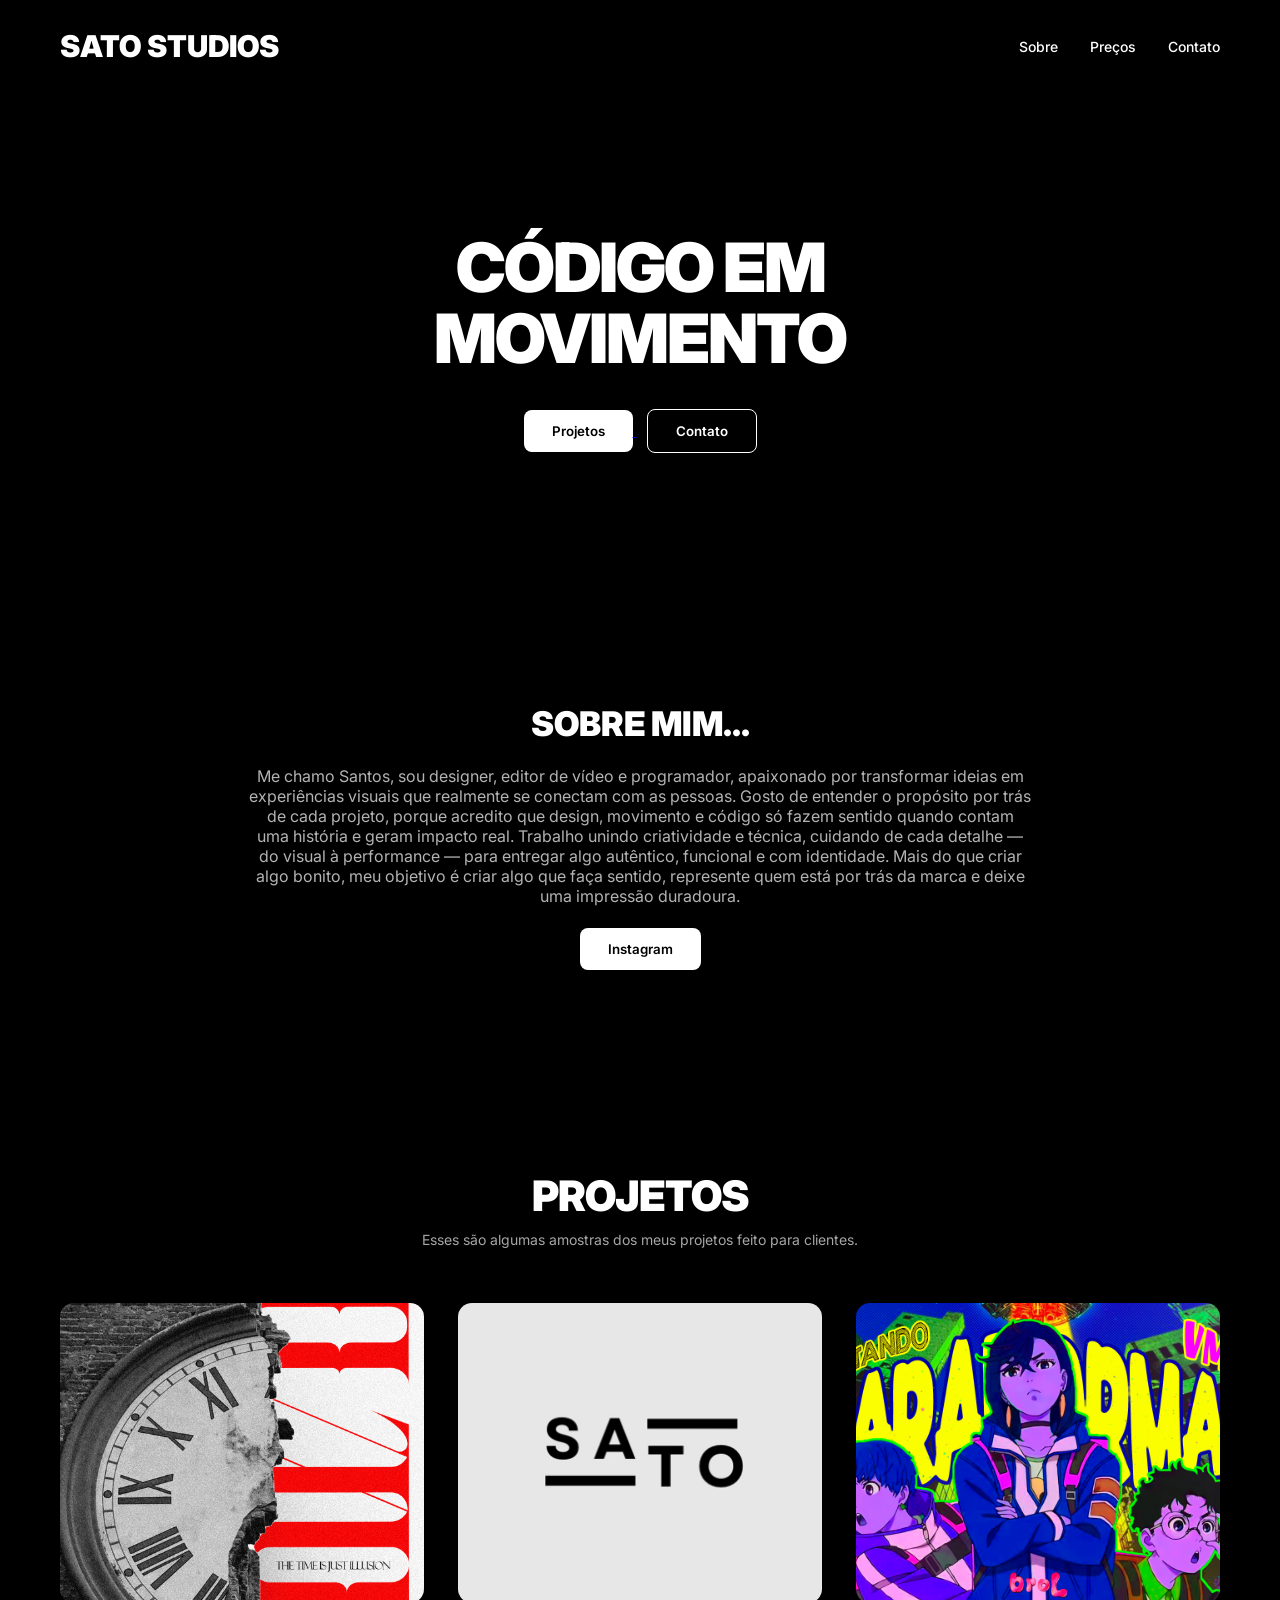
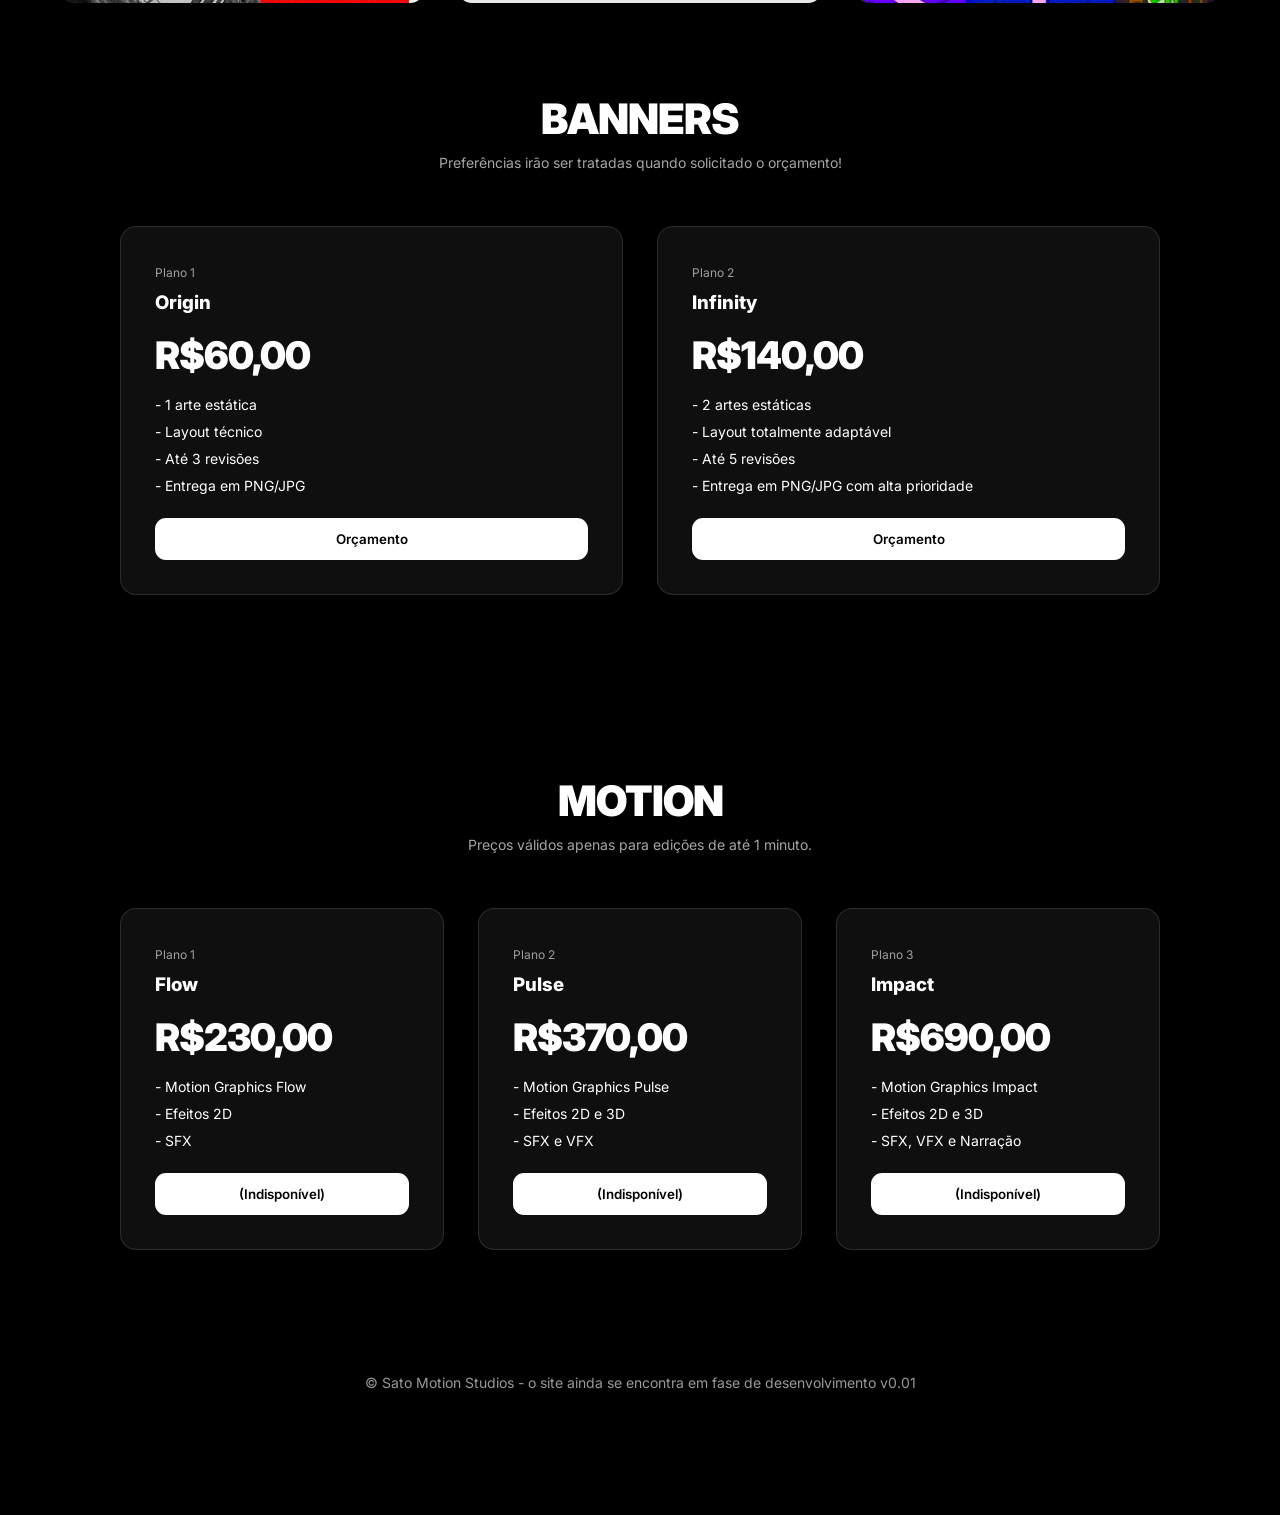
==== index.html @ 18ce4c40 "Initial commit" ====
<!DOCTYPE html>
<html lang="pt-br">
<head>
  <meta charset="UTF-8" />
  <title>SATO STUDIOS</title>
  <meta name="viewport" content="width=device-width, initial-scale=1.0" />
  <link rel="icon" href="logo.png" type="image/png">

  <!-- Inter Font -->
  <link rel="preconnect" href="https://fonts.googleapis.com">
  <link rel="preconnect" href="https://fonts.gstatic.com" crossorigin>
  <link href="https://fonts.googleapis.com/css2?family=Inter:wght@400;600;800;900&display=swap" rel="stylesheet">

  <link rel="stylesheet" href="style.css" />
</head>
<body>

  <!-- Video Background -->
  <div class="video-bg">
    <video autoplay muted loop playsinline>
      <source src="Fundo.mp4" type="video/mp4">
    </video>
  </div>

  <!-- Header -->
  <header class="header reveal-soft">
    <div class="logo">SATO STUDIOS</div>
    <nav class="nav">
      <a href="#sobre">Sobre</a>
      <a href="#motion">Preços</a>
      <a href="https://wa.me/993486316" target="_blank">Contato</a>
    </nav>
  </header>

  <!-- Hero -->
  <section class="hero reveal">
    <h1>CÓDIGO EM<br>MOVIMENTO</h1>
    <div class="hero-buttons reveal-soft">
      <a href="portfolio.html">
        <button class="btn-primary">Projetos</button>
      </a>
      <a href="https://wa.me/993486316" target="_blank">
        <button class="btn-outline">Contato</button>
      </a>
    </div>
  </section>

  <!-- About -->
  <section class="about reveal" id="sobre">
    <h2>SOBRE MIM...</h2>
    <p></p>
    <p>
      Me chamo Santos, sou designer, editor de vídeo e programador, apaixonado por transformar ideias em<br>
      experiências visuais que realmente se conectam com as pessoas. Gosto de entender o propósito por trás<br>
      de cada projeto, porque acredito que design, movimento e código só fazem sentido quando contam<br>
      uma história e geram impacto real. Trabalho unindo criatividade e técnica, cuidando de cada detalhe —<br>
      do visual à performance — para entregar algo autêntico, funcional e com identidade. Mais do que criar<br>
      algo bonito, meu objetivo é criar algo que faça sentido, represente quem está por trás da marca e deixe<br>
      uma impressão duradoura.
    </p>
    <p></p>
    <a href="https://www.instagram.com/sato_motion/following/?hl=pt_BR" target="_blank">
      <button class="btn-primary reveal-soft">Instagram</button>
    </a>
  </section>

  <!-- Projects / Motion -->
  <section class="motion reveal">
    <h2>PROJETOS</h2>
    <p class="subtitle reveal-soft">
      Esses são algumas amostras dos meus projetos feito para clientes.
    </p>

    <div class="cards">
      <a href="portfolio.html" class="image-card green reveal-soft"></a>
      <a href="portfolio.html" class="image-card pink reveal-soft"></a>
      <a href="portfolio.html" class="image-card orange reveal-soft"></a>
    </div>

<!-- Pricing MOTION -->
  <section class="pricing reveal">
    <h2>BANNERS</h2>
    <p class="subtitle reveal-soft">Preferências irão ser tratadas quando solicitado o orçamento!</p>

    <div class="price-grid two">
      <div class="price-card reveal-soft">
        <span class="plan">Plano 1</span>
        <h3>Origin</h3>
        <h1>R$60,00</h1>
        <ul>
          <li>- 1 arte estática</li>
          <li>- Layout técnico</li>
          <li>- Até 3 revisões</li>
          <li>- Entrega em PNG/JPG</li>
        </ul>
        <a href="https://wa.me/993486316" target="_blank">
          <button>Orçamento</button>
        </a>
      </div>

      <div class="price-card reveal-soft">
        <span class="plan">Plano 2</span>
        <h3>Infinity</h3>
        <h1>R$140,00</h1>
        <ul>
          <li>- 2 artes estáticas</li>
          <li>- Layout totalmente adaptável</li>
          <li>- Até 5 revisões</li>
          <li>- Entrega em PNG/JPG com alta prioridade</li>
        </ul>
        <a href="https://wa.me/993486316" target="_blank">
          <button>Orçamento</button>
        </a>
      </div>
    </div>
  </section>

  <!-- Pricing Motion -->
  <section class="pricing reveal">
    <h2 id="motion">MOTION</h2>
    <p class="subtitle reveal-soft">Preços válidos apenas para edições de até 1 minuto.</p>

    <div class="price-grid">
      <div class="price-card reveal-soft">
        <span class="plan">Plano 1</span>
        <h3>Flow</h3>
        <h1>R$230,00</h1>
        <ul>
          <li>- Motion Graphics Flow</li>
          <li>- Efeitos 2D</li>
          <li>- SFX</li>
        </ul>
        
          <button>(Indisponível)</button>
        </a>
      </div>

      <div class="price-card reveal-soft">
        <span class="plan">Plano 2</span>
        <h3>Pulse</h3>
        <h1>R$370,00</h1>
        <ul>
          <li>- Motion Graphics Pulse</li>
          <li>- Efeitos 2D e 3D</li>
          <li>- SFX e VFX</li>
        </ul>
        
          <button>(Indisponível)</button>
        </a>
      </div>

      <div class="price-card reveal-soft">
        <span class="plan">Plano 3</span>
        <h3>Impact</h3>
        <h1>R$690,00</h1>
        <ul>
          <li>- Motion Graphics Impact</li>
          <li>- Efeitos 2D e 3D</li>
          <li>- SFX, VFX e Narração</li>
        </ul>
        
          <button>(Indisponível)</button>
        </a>
      </div>
    </div>
  </section>

  <!-- Footer -->
  <footer class="footer reveal-soft">
    © Sato Motion Studios - o site ainda se encontra em fase de desenvolvimento v0.01
  </footer>

  <!-- JS -->
  <script>
    const reveals = document.querySelectorAll('.reveal, .reveal-soft');

    const observer = new IntersectionObserver(
      entries => {
        entries.forEach(entry => {
          if (entry.isIntersecting) {
            entry.target.classList.add('active');
            observer.unobserve(entry.target);
          }
        });
      },
      { threshold: 0.15 }
    );

    reveals.forEach(el => observer.observe(el));
  </script>
<script>
  let currentScroll = window.pageYOffset;
  let targetScroll = currentScroll;
  let isScrolling = false;

  const ease = 0.08; // quanto menor, mais pesado e suave

  function smoothScroll() {
    currentScroll += (targetScroll - currentScroll) * ease;

    if (Math.abs(targetScroll - currentScroll) < 0.5) {
      currentScroll = targetScroll;
      isScrolling = false;
    }

    window.scrollTo(0, currentScroll);

    if (isScrolling) {
      requestAnimationFrame(smoothScroll);
    }
  }

  window.addEventListener('wheel', e => {
    e.preventDefault();
    targetScroll += e.deltaY;
    targetScroll = Math.max(
      0,
      Math.min(targetScroll, document.body.scrollHeight - window.innerHeight)
    );

    if (!isScrolling) {
      isScrolling = true;
      requestAnimationFrame(smoothScroll);
    }
  }, { passive: false });

  /* âncoras suaves com inércia */
  document.querySelectorAll('a[href^="#"]').forEach(link => {
    link.addEventListener('click', e => {
      const target = document.querySelector(link.getAttribute('href'));
      if (!target) return;

      e.preventDefault();
      targetScroll = target.getBoundingClientRect().top + window.pageYOffset;
      isScrolling = true;
      requestAnimationFrame(smoothScroll);
    });
  });
  
</script>

</body>
</html>
---- style.css ----
/* RESET */
* {
  margin: 0;
  padding: 0;
  box-sizing: border-box;
  font-family: 'Inter', system-ui, -apple-system, sans-serif;
}

/* =========================
   CONFIGURAÇÕES RÁPIDAS
   ========================= */

/* Opacidade do vídeo (0 = invisível | 1 = totalmente visível) */
:root {
  --video-opacity: 0.6;
  --overlay-opacity: 0.6;
}

/* BODY */
body {
  background: #000;
  color: #fff;
  overflow-x: hidden;
}

/* =========================
   VIDEO BACKGROUND
   ========================= */

.video-bg {
  position: fixed;
  inset: 0;
  z-index: -2;
  overflow: hidden;
}

.video-bg video {
  width: 100%;
  height: 100%;
  object-fit: cover;
  opacity: var(--video-opacity);
}

/* OVERLAY ESCURO */
body::before {
  content: "";
  position: fixed;
  inset: 0;
  background: rgba(0, 0, 0, var(--overlay-opacity));
  z-index: -1;
}

/* GARANTE INTERFACE ACIMA */
header,
section,
footer {
  position: relative;
  z-index: 1;
}

/* =========================
   HEADER
   ========================= */

.header {
  display: flex;
  justify-content: space-between;
  align-items: center;
  padding: 28px 60px;
}

.logo {
  font-weight: 900;
  font-size: 30px;
}

.nav a {
  margin-left: 28px;
  text-decoration: none;
  color: #fff;
  font-size: 14px;
  font-weight: 500;
}

/* =========================
   HERO
   ========================= */

.hero {
  text-align: center;
  padding: 140px 20px;
}

.hero h1 {
  font-size: 68px;
  font-weight: 900;
  letter-spacing: -2px;
  line-height: 1.05;
}

.hero-buttons {
  margin-top: 34px;
}

.btn-primary {
  background: #fff;
  color: #000;
  padding: 13px 28px;
  border-radius: 8px;
  border: none;
  font-weight: 600;
  cursor: pointer;
}

.btn-outline {
  background: transparent;
  border: 1px solid #fff;
  color: #fff;
  padding: 13px 28px;
  border-radius: 8px;
  font-weight: 600;
  margin-left: 10px;
  cursor: pointer;
}

/* =========================
   ABOUT
   ========================= */

.about {
  text-align: center;
  padding: 110px 20px;
}

.about h2 {
  font-size: 34px;
  font-weight: 900;
}

.about p {
  margin: 12px 0 22px;
  color: rgba(255, 255, 255, 0.7);
}

/* =========================
   SECTIONS
   ========================= */

.motion,
.pricing {
  padding: 90px 60px;
}

.motion h2,
.pricing h2 {
  text-align: center;
  font-size: 42px;
  font-weight: 900;
  letter-spacing: -1px;
}

.subtitle {
  text-align: center;
  margin: 10px 0 55px;
  color: rgba(255, 255, 255, 0.65);
  font-size: 14px;
}

/* =========================
   CARDS
   ========================= */

.cards {
  display: grid;
  grid-template-columns: repeat(3, 1fr);
  gap: 34px;
}

.image-card {
  height: 300px;
  border-radius: 14px;
  background-size: cover;
  background-position: center;
  background-repeat: no-repeat;
  overflow: hidden;
}

/* imagens */
.green {
  background-image: url("teste-1.jpeg");
}

.pink {
  background-image: url("teste-5.jpeg");
}

.orange {
  background-image: url("teste-9.jpeg");
}

/* TEXT CARDS */
.text-cards {
  display: grid;
  grid-template-columns: repeat(3, 1fr);
  gap: 34px;
  margin-top: 22px;
}

.text-cards h3 {
  font-weight: 700;
  margin-bottom: 8px;
}

.text-cards p {
  color: rgba(255, 255, 255, 0.65);
  font-size: 14px;
}

/* =========================
   PRICING
   ========================= */

.price-grid {
  display: grid;
  grid-template-columns: repeat(3, 1fr);
  gap: 34px;
}

.price-grid.two {
  grid-template-columns: repeat(2, 1fr);
}

.price-card {
  border-radius: 16px;
  padding: 34px;
  background: rgba(255, 255, 255, 0.06);
  backdrop-filter: blur(10px);
  border: 1px solid rgba(255, 255, 255, 0.12);
}

.plan {
  font-size: 12px;
  color: rgba(255, 255, 255, 0.6);
}

.price-card h3 {
  margin: 10px 0;
  font-weight: 800;
}

.price-card h1 {
  font-size: 38px;
  font-weight: 900;
  letter-spacing: -1px;
  margin: 18px 0;
}

.price-card ul {
  list-style: none;
  margin-bottom: 24px;
}

.price-card li {
  margin-bottom: 10px;
  font-size: 14px;
}

.price-card button {
  width: 100%;
  padding: 13px;
  border-radius: 11px;
  border: none;
  background: #fff;
  color: #000;
  font-weight: 600;
  cursor: pointer;
}

/* =========================
   FOOTER
   ========================= */

.footer {
  padding: 34px;
  text-align: center;
  color: rgba(255, 255, 255, 0.6);
  font-size: 14px;
}
/* =========================
   BUTTON HOVER ANIMATION
   ========================= */

button,
.btn-nav {
  transition: 
    transform 0.25s ease,
    background-color 0.25s ease,
    color 0.25s ease,
    box-shadow 0.25s ease;
}

/* Hover */
button:hover,
.btn-nav:hover {
  transform: scale(1.03);
  background-color: #000000;
  color: #fff !important;
  box-shadow: 0 10px 30px rgba(0, 0, 0, 0.4);
}

/* Ajuste para botões outline */
.btn-outline:hover {
  background-color: #000;
  border-color: #000;
  color: #fff;
}

/* Clique (feedback tátil) */
button:active,
.btn-nav:active {
  transform: scale(0.97);
}

.motion .image-card {
  position: relative;
  overflow: hidden;
}

.motion .image-card::after {
  content: "VER PROJETO";
  position: absolute;
  inset: 0;

  display: flex;
  align-items: center;
  justify-content: center;

  font-size: 7px;
  font-weight: 600;
  letter-spacing: 2px;

  background: #000;
  color: #fff;

  transform: scale(0.10);
  opacity: 0;

  transition:
    transform 0.25s ease,
    opacity 0.25s ease;
}

.motion .image-card:hover::after {
  opacity: 1;
  transform: scale(2);
}

/* =========================
   ANIMAÇÕES – SATO STUDIOS
   ========================= */

/* Base para animações de entrada */
.reveal,
.reveal-soft {
  opacity: 0;
  transform: translateY(40px);
  transition: opacity 0.8s ease, transform 0.8s ease;
}

.reveal-soft {
  transform: translateY(20px);
  transition: opacity 0.6s ease, transform 0.6s ease;
}

.reveal.active,
.reveal-soft.active {
  opacity: 1;
  transform: translateY(0);
}

/* Header aparece suavemente */
.header {
  animation: headerFade 1s ease forwards;
}

@keyframes headerFade {
  from {
    opacity: 0;
    transform: translateY(-20px);
  }
  to {
    opacity: 1;
    transform: translateY(0);
  }
}

/* Hero – texto com impacto */
.hero h1 {
  animation: heroText 1.1s cubic-bezier(.19,1,.22,1) forwards;
}

@keyframes heroText {
  from {
    opacity: 0;
    transform: translateY(60px);
  }
  to {
    opacity: 1;
    transform: translateY(0);
  }
}

.hero-buttons {
  animation: heroButtons 1.2s ease forwards;
  animation-delay: 0.3s;
}

@keyframes heroButtons {
  from {
    opacity: 0;
    transform: translateY(30px);
  }
  to {
    opacity: 1;
    transform: translateY(0);
  }
}

/* Cards de projetos */
.image-card {
  transition: transform 0.5s ease, box-shadow 0.5s ease;
}

.image-card:hover {
  transform: translateY(-10px) scale(1.02);
  box-shadow: 0 20px 40px rgba(0,0,0,0.35);
}

/* Cards de preço */
.price-card {
  transition: transform 0.4s ease, box-shadow 0.4s ease;
}

.price-card:hover {
  transform: translateY(-12px);
  box-shadow: 0 25px 50px rgba(0,0,0,0.35);
}

/* Botões – resposta elegante */
button,
.btn-primary,
.btn-outline,
.btn-nav {
  transition: transform 0.25s ease, opacity 0.25s ease;
}

button:hover,
.btn-primary:hover,
.btn-outline:hover,
.btn-nav:hover {
  transform: translateY(-2px);
  opacity: 0.9;
}

/* Footer sutil */
.footer {
  opacity: 0;
  animation: footerFade 1s ease forwards;
  animation-delay: 0.6s;
}

@keyframes footerFade {
  to {
    opacity: 1;
  }
}

html, body {
  scroll-behavior: auto;
}

/* =========================
   RESPONSIVO — MOBILE FIRST
   ========================= */

/* CELULAR */
@media (max-width: 767px) {

  /* HEADER */
  .header {
    flex-direction: column;
    gap: 16px;
    padding: 20px;
  }

  /* HERO */
  .hero {
    padding: 110px 16px 90px;
  }

  .hero h1 {
    font-size: 42px;
    letter-spacing: -1px;
  }

  .hero-buttons {
    display: flex;
    flex-direction: column;
    gap: 14px;
  }

  .btn-outline {
    margin-left: 0;
  }

  /* ABOUT */
  .about {
    padding: 80px 16px;
  }

  .about h2 {
    font-size: 28px;
  }

  .about p {
    font-size: 14px;
    line-height: 1.7;
  }

  /* SECTIONS */
  .motion,
  .pricing {
    padding: 80px 16px;
  }

  .motion h2,
  .pricing h2 {
    font-size: 32px;
  }

  /* CARDS PROJETOS */
  .cards {
    grid-template-columns: 1fr;
    gap: 24px;
  }

  .image-card {
    height: 220px;
  }

  /* TEXT CARDS */
  .text-cards {
    grid-template-columns: 1fr;
    gap: 22px;
    margin-top: 28px;
  }

  /* PRICING */
  .price-grid,
  .price-grid.two {
    grid-template-columns: 1fr;
    gap: 26px;
  }

  .price-card {
    padding: 28px;
  }

  .price-card h1 {
    font-size: 32px;
  }

  /* REMOVE DEPENDÊNCIA DE HOVER NO MOBILE */
  .motion .image-card::after {
    display: none;
  }
}

/* =========================
   TABLET
   ========================= */

@media (min-width: 768px) and (max-width: 1023px) {

  .cards,
  .text-cards {
    grid-template-columns: repeat(2, 1fr);
  }

  .price-grid {
    grid-template-columns: repeat(2, 1fr);
  }

  .motion,
  .pricing {
    padding: 90px 40px;
  }

  .hero h1 {
    font-size: 56px;
  }
}
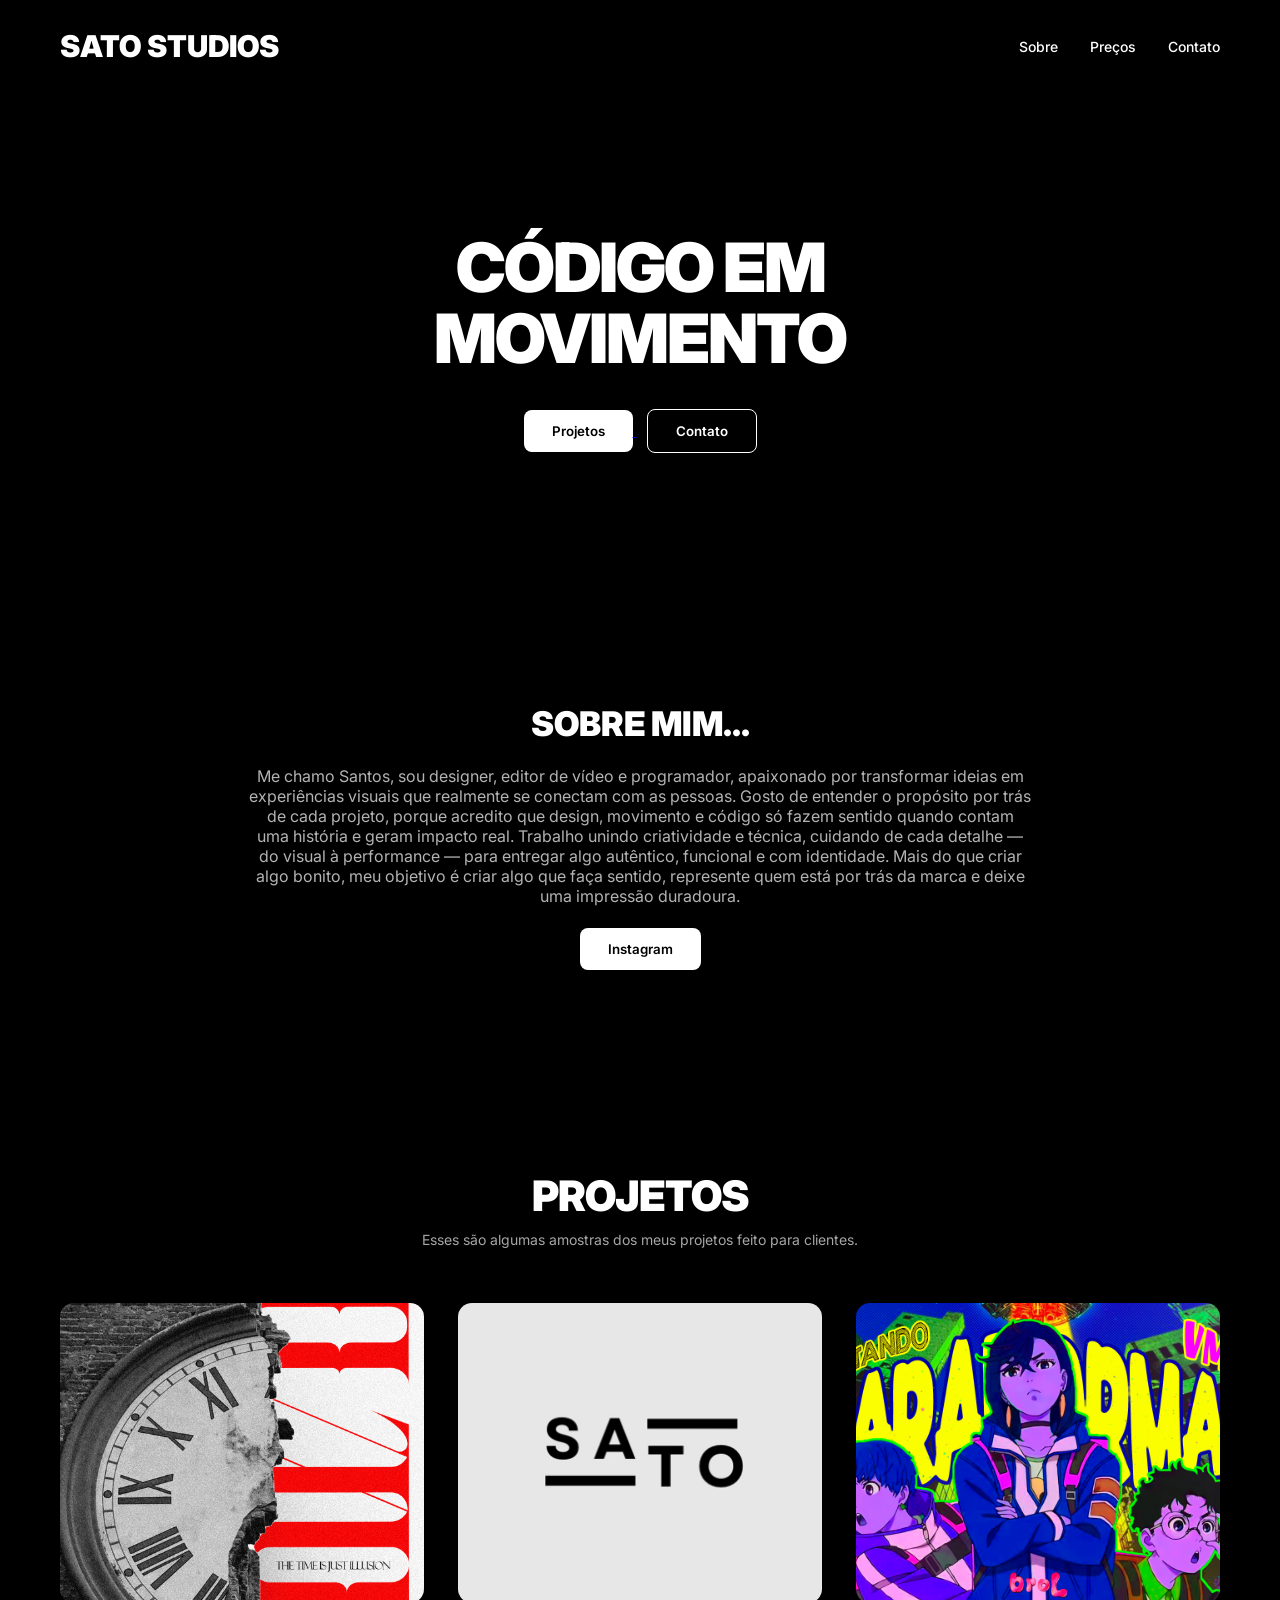
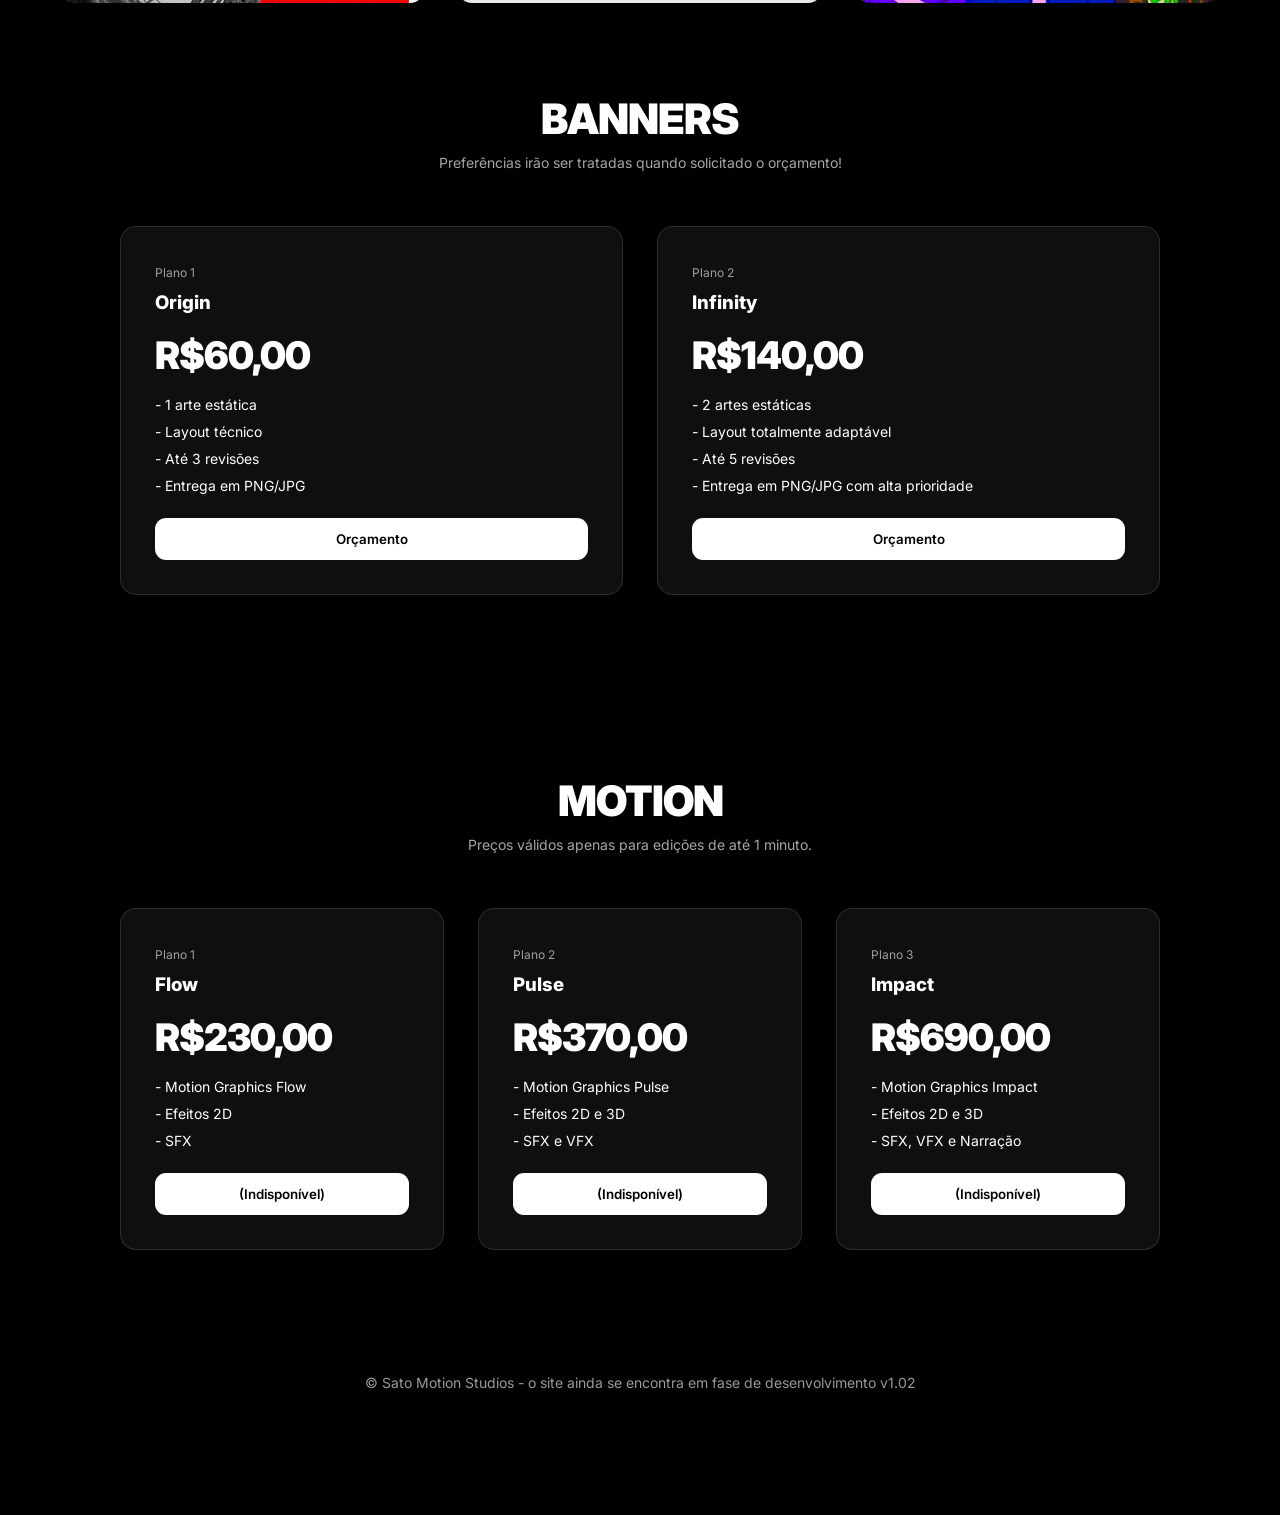
==== commit 14b7d3b5: "initial commit" ====
--- a/index.html
+++ b/index.html
@@ -167,7 +167,7 @@
 
   <!-- Footer -->
   <footer class="footer reveal-soft">
-    © Sato Motion Studios - o site ainda se encontra em fase de desenvolvimento v0.01
+    © Sato Motion Studios - o site ainda se encontra em fase de desenvolvimento v1.02
   </footer>
 
   <!-- JS -->
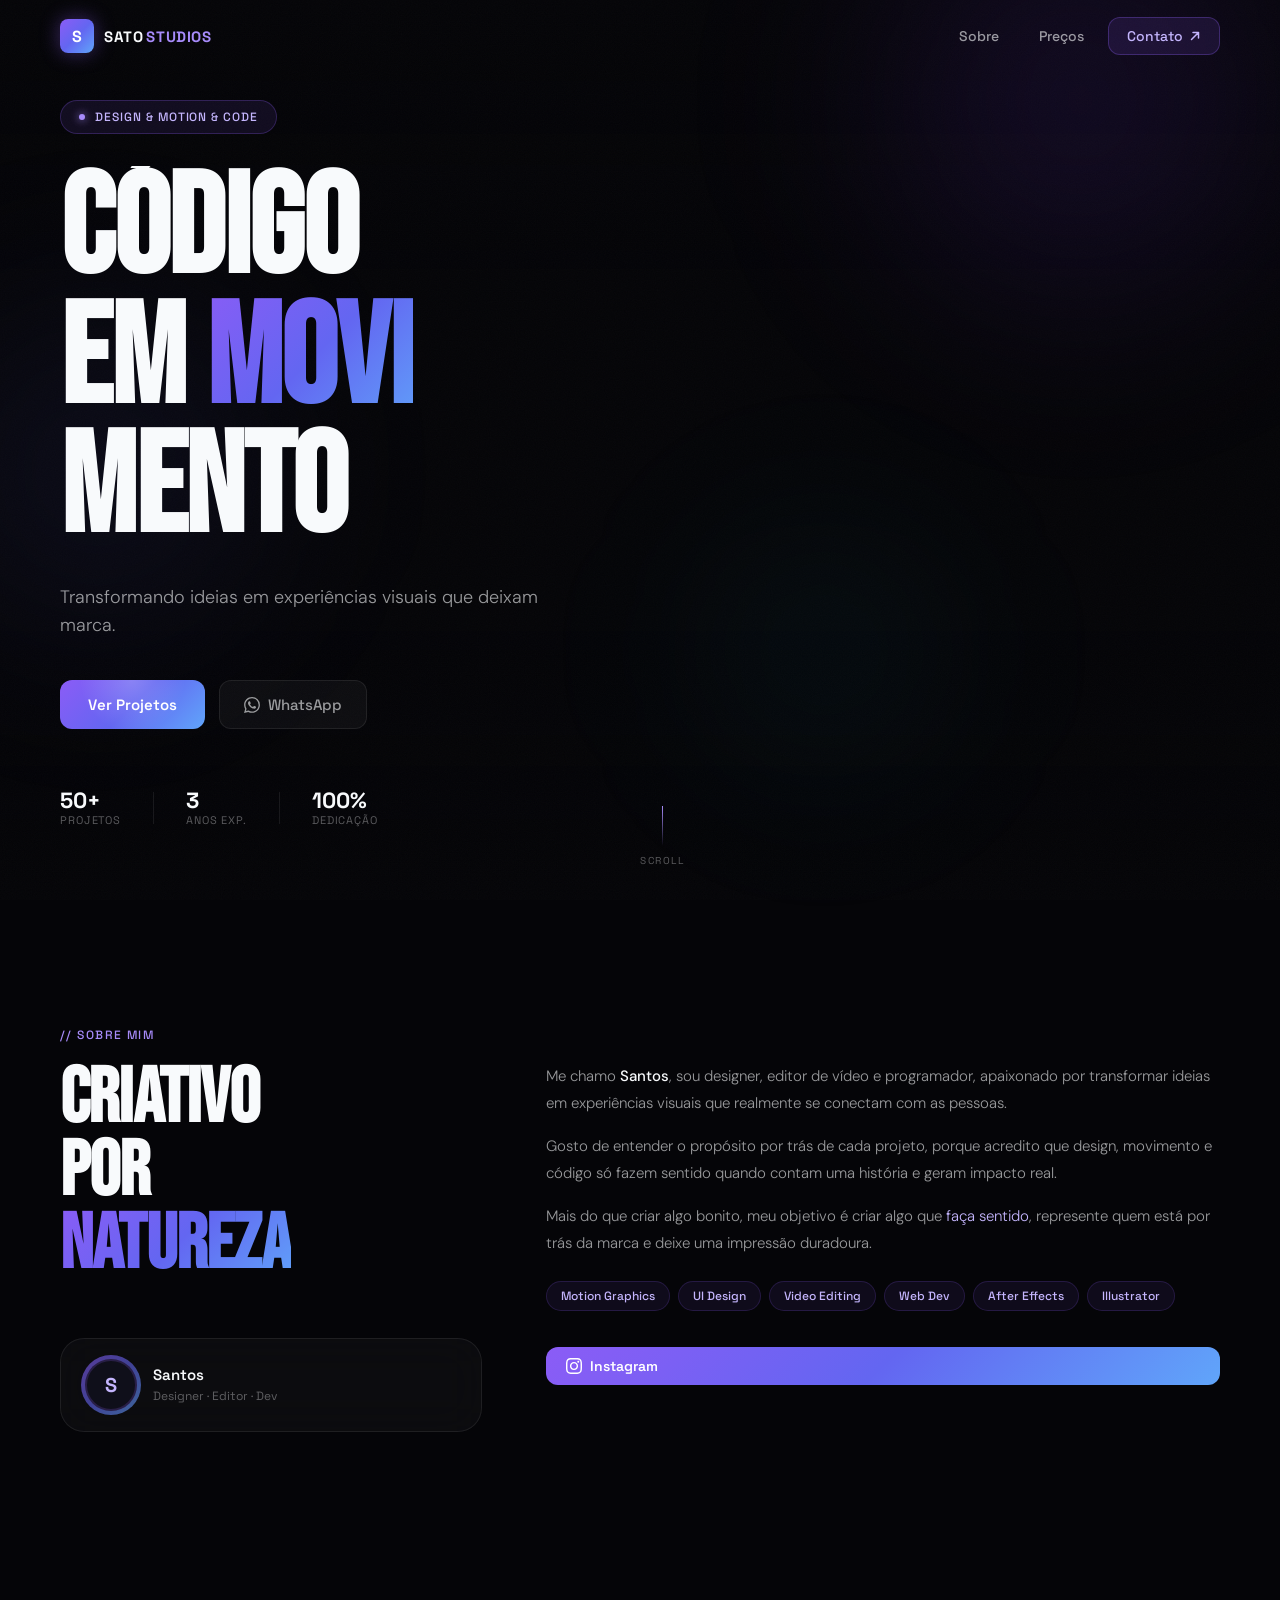
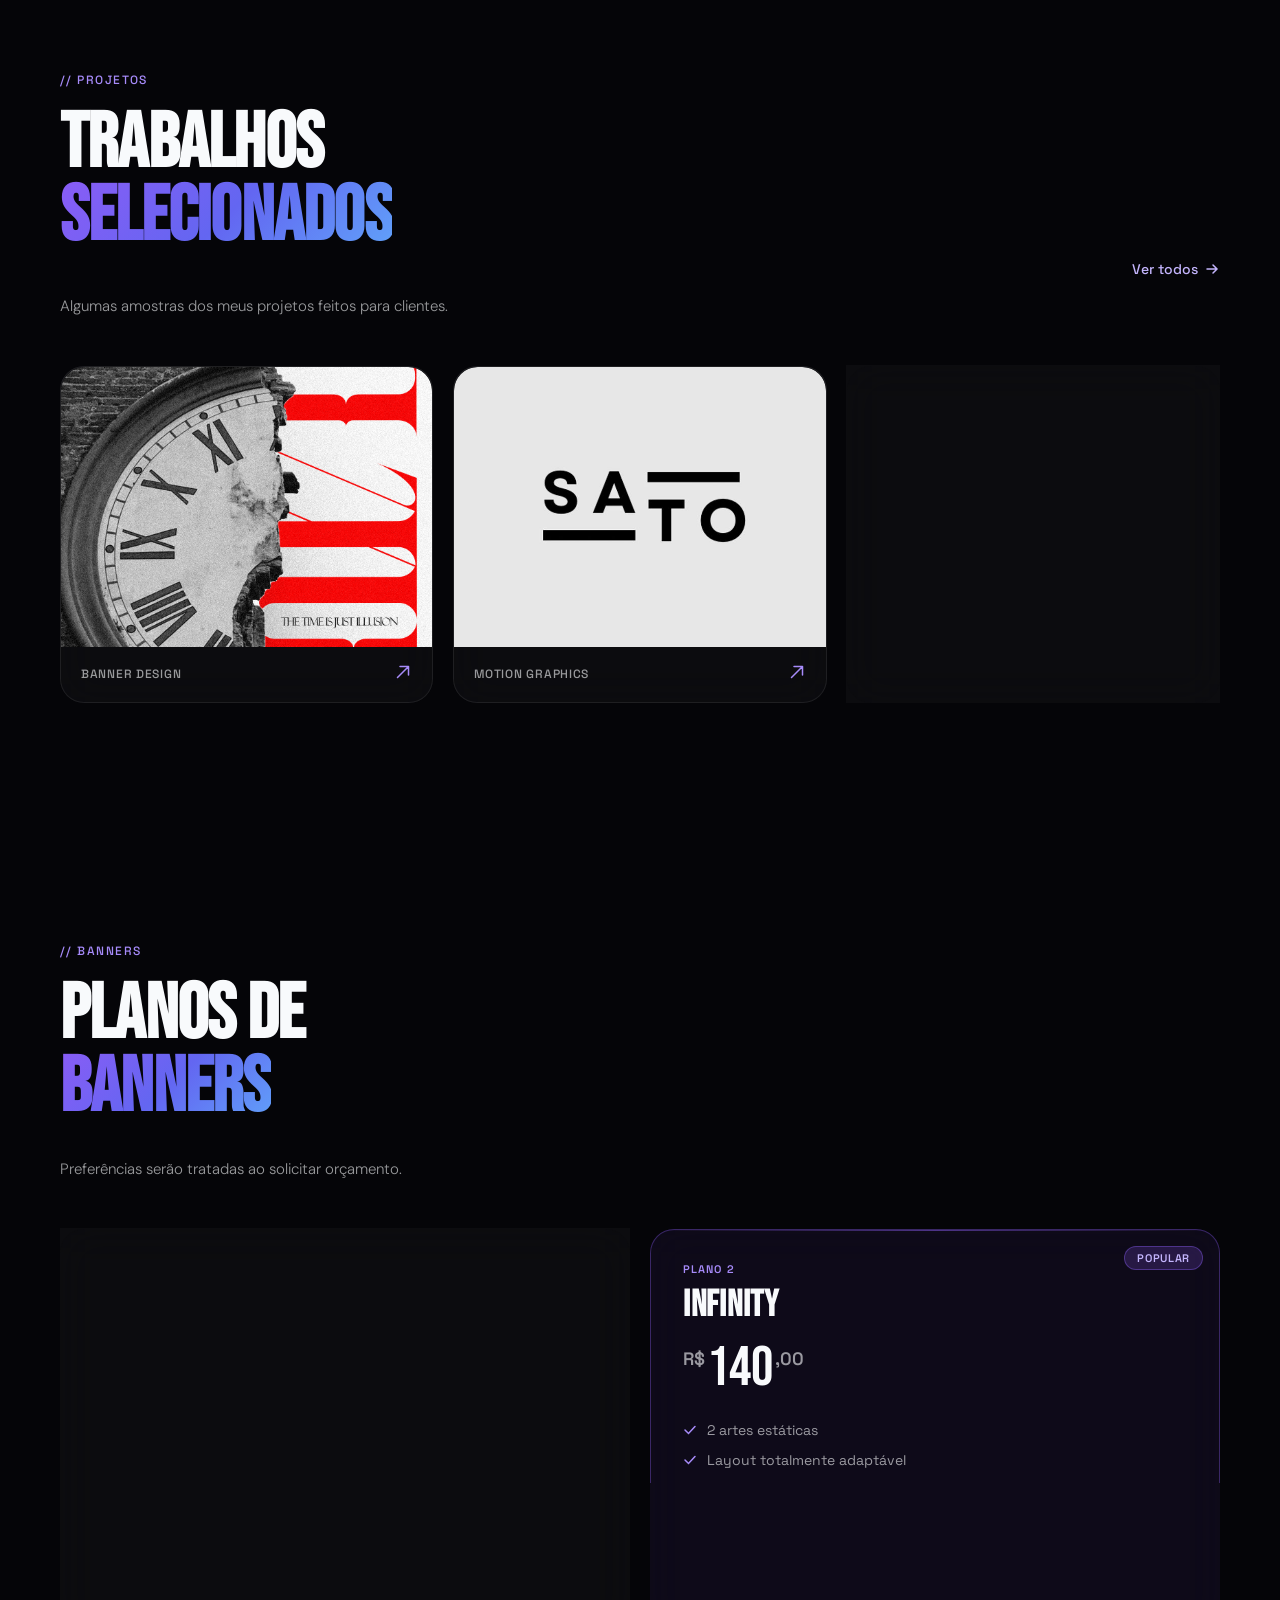
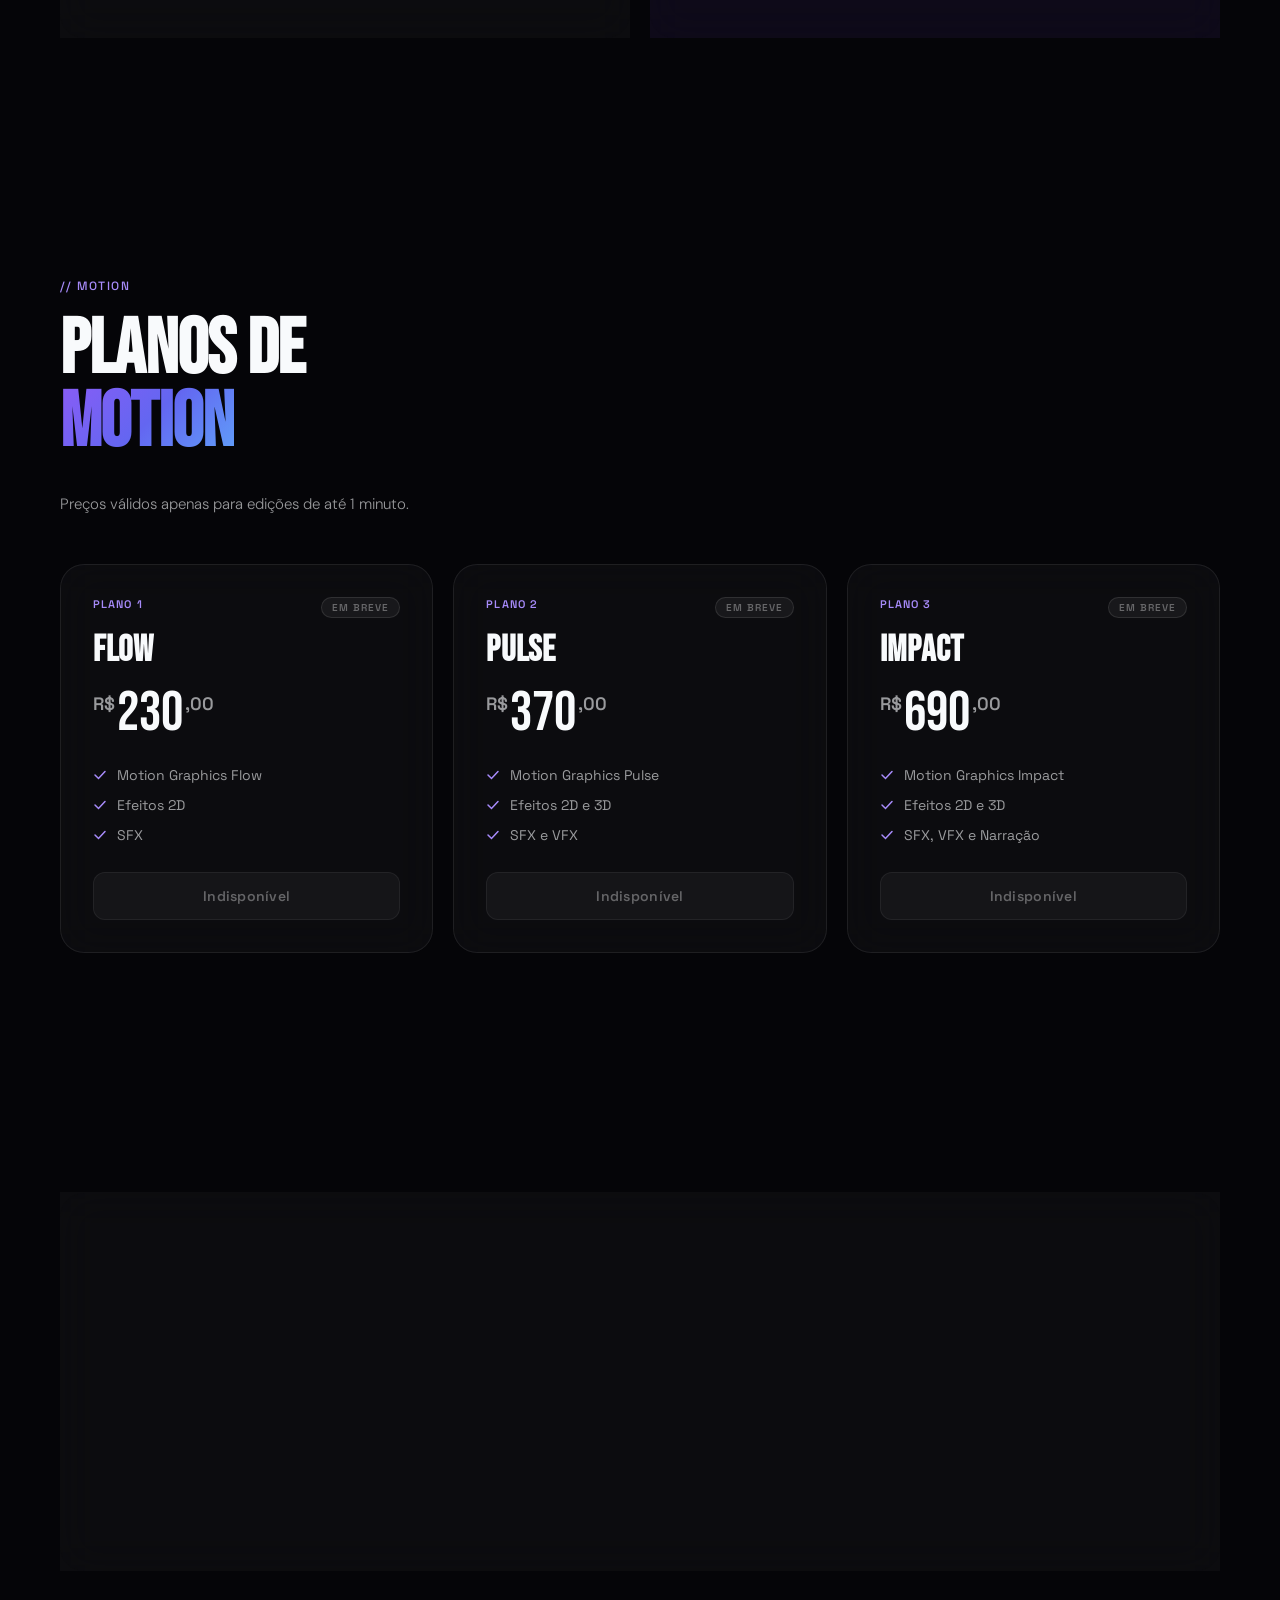
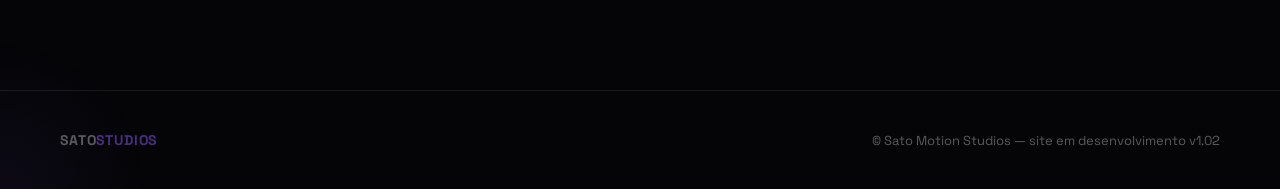
==== commit e4d122d7: "commit" ====
--- a/index.html
+++ b/index.html
@@ -5,239 +5,326 @@
   <title>SATO STUDIOS</title>
   <meta name="viewport" content="width=device-width, initial-scale=1.0" />
   <link rel="icon" href="logo.png" type="image/png">
-
-  <!-- Inter Font -->
   <link rel="preconnect" href="https://fonts.googleapis.com">
   <link rel="preconnect" href="https://fonts.gstatic.com" crossorigin>
-  <link href="https://fonts.googleapis.com/css2?family=Inter:wght@400;600;800;900&display=swap" rel="stylesheet">
-
+  <link href="https://fonts.googleapis.com/css2?family=Space+Grotesk:wght@300;400;500;600;700&family=Bebas+Neue&family=DM+Sans:ital,opsz,wght@0,9..40,300;0,9..40,400;0,9..40,500;1,9..40,300&display=swap" rel="stylesheet">
   <link rel="stylesheet" href="style.css" />
 </head>
 <body>
+
+  <!-- Noise overlay -->
+  <div class="noise-overlay"></div>
+
+  <!-- Ambient orbs -->
+  <div class="ambient-orb orb-1"></div>
+  <div class="ambient-orb orb-2"></div>
+  <div class="ambient-orb orb-3"></div>
 
   <!-- Video Background -->
   <div class="video-bg">
     <video autoplay muted loop playsinline>
       <source src="Fundo.mp4" type="video/mp4">
     </video>
+    <div class="video-overlay"></div>
   </div>
 
   <!-- Header -->
-  <header class="header reveal-soft">
-    <div class="logo">SATO STUDIOS</div>
-    <nav class="nav">
-      <a href="#sobre">Sobre</a>
-      <a href="#motion">Preços</a>
-      <a href="https://wa.me/993486316" target="_blank">Contato</a>
-    </nav>
+  <header class="header" id="header">
+    <div class="header-inner">
+      <div class="logo">
+        <span class="logo-mark">S</span>
+        <span class="logo-text">SATO<span class="logo-studios">STUDIOS</span></span>
+      </div>
+      <nav class="nav">
+        <a href="#sobre" class="nav-link">Sobre</a>
+        <a href="#precos" class="nav-link">Preços</a>
+        <a href="https://wa.me/993486316" target="_blank" class="nav-cta">
+          <span>Contato</span>
+          <svg width="12" height="12" viewBox="0 0 12 12" fill="none"><path d="M2.5 9.5L9.5 2.5M9.5 2.5H4M9.5 2.5V8" stroke="currentColor" stroke-width="1.5" stroke-linecap="round"/></svg>
+        </a>
+      </nav>
+      <button class="menu-toggle" id="menuToggle" aria-label="Menu">
+        <span></span><span></span>
+      </button>
+    </div>
+    <div class="mobile-nav" id="mobileNav">
+      <a href="#sobre" class="mobile-nav-link">Sobre</a>
+      <a href="#precos" class="mobile-nav-link">Preços</a>
+      <a href="https://wa.me/993486316" target="_blank" class="mobile-nav-link">Contato</a>
+    </div>
   </header>
 
   <!-- Hero -->
-  <section class="hero reveal">
-    <h1>CÓDIGO EM<br>MOVIMENTO</h1>
-    <div class="hero-buttons reveal-soft">
-      <a href="portfolio.html">
-        <button class="btn-primary">Projetos</button>
-      </a>
-      <a href="https://wa.me/993486316" target="_blank">
-        <button class="btn-outline">Contato</button>
-      </a>
+  <section class="hero">
+    <div class="hero-inner">
+      <div class="hero-badge">
+        <div class="badge-dot"></div>
+        <span>Design & Motion & Code</span>
+      </div>
+      <h1 class="hero-title">
+        <span class="hero-line line-1">CÓDIGO</span>
+        <span class="hero-line line-2">EM <em>MOVI</em></span>
+        <span class="hero-line line-3">MENTO</span>
+      </h1>
+      <p class="hero-sub">Transformando ideias em experiências visuais que deixam marca.</p>
+      <div class="hero-actions">
+        <a href="portfolio.html" class="btn-primary">
+          <span>Ver Projetos</span>
+          <div class="btn-glow"></div>
+        </a>
+        <a href="https://wa.me/993486316" target="_blank" class="btn-ghost">
+          <svg width="16" height="16" viewBox="0 0 24 24" fill="currentColor"><path d="M17.472 14.382c-.297-.149-1.758-.867-2.03-.967-.273-.099-.471-.148-.67.15-.197.297-.767.966-.94 1.164-.173.199-.347.223-.644.075-.297-.15-1.255-.463-2.39-1.475-.883-.788-1.48-1.761-1.653-2.059-.173-.297-.018-.458.13-.606.134-.133.298-.347.446-.52.149-.174.198-.298.298-.497.099-.198.05-.371-.025-.52-.075-.149-.669-1.612-.916-2.207-.242-.579-.487-.5-.669-.51-.173-.008-.371-.01-.57-.01-.198 0-.52.074-.792.372-.272.297-1.04 1.016-1.04 2.479 0 1.462 1.065 2.875 1.213 3.074.149.198 2.096 3.2 5.077 4.487.709.306 1.262.489 1.694.625.712.227 1.36.195 1.871.118.571-.085 1.758-.719 2.006-1.413.248-.694.248-1.289.173-1.413-.074-.124-.272-.198-.57-.347m-5.421 7.403h-.004a9.87 9.87 0 01-5.031-1.378l-.361-.214-3.741.982.998-3.648-.235-.374a9.86 9.86 0 01-1.51-5.26c.001-5.45 4.436-9.884 9.888-9.884 2.64 0 5.122 1.03 6.988 2.898a9.825 9.825 0 012.893 6.994c-.003 5.45-4.437 9.884-9.885 9.884m8.413-18.297A11.815 11.815 0 0012.05 0C5.495 0 .16 5.335.157 11.892c0 2.096.547 4.142 1.588 5.945L.057 24l6.305-1.654a11.882 11.882 0 005.683 1.448h.005c6.554 0 11.89-5.335 11.893-11.893a11.821 11.821 0 00-3.48-8.413z"/></svg>
+          <span>WhatsApp</span>
+        </a>
+      </div>
+      <div class="hero-stats">
+        <div class="stat"><span class="stat-num">50+</span><span class="stat-label">Projetos</span></div>
+        <div class="stat-divider"></div>
+        <div class="stat"><span class="stat-num">3</span><span class="stat-label">Anos exp.</span></div>
+        <div class="stat-divider"></div>
+        <div class="stat"><span class="stat-num">100%</span><span class="stat-label">Dedicação</span></div>
+      </div>
+    </div>
+    <div class="scroll-indicator">
+      <div class="scroll-line"></div>
+      <span>scroll</span>
     </div>
   </section>
 
   <!-- About -->
-  <section class="about reveal" id="sobre">
-    <h2>SOBRE MIM...</h2>
-    <p></p>
-    <p>
-      Me chamo Santos, sou designer, editor de vídeo e programador, apaixonado por transformar ideias em<br>
-      experiências visuais que realmente se conectam com as pessoas. Gosto de entender o propósito por trás<br>
-      de cada projeto, porque acredito que design, movimento e código só fazem sentido quando contam<br>
-      uma história e geram impacto real. Trabalho unindo criatividade e técnica, cuidando de cada detalhe —<br>
-      do visual à performance — para entregar algo autêntico, funcional e com identidade. Mais do que criar<br>
-      algo bonito, meu objetivo é criar algo que faça sentido, represente quem está por trás da marca e deixe<br>
-      uma impressão duradoura.
-    </p>
-    <p></p>
-    <a href="https://www.instagram.com/sato_motion/following/?hl=pt_BR" target="_blank">
-      <button class="btn-primary reveal-soft">Instagram</button>
-    </a>
-  </section>
-
-  <!-- Projects / Motion -->
-  <section class="motion reveal">
-    <h2>PROJETOS</h2>
-    <p class="subtitle reveal-soft">
-      Esses são algumas amostras dos meus projetos feito para clientes.
-    </p>
-
-    <div class="cards">
-      <a href="portfolio.html" class="image-card green reveal-soft"></a>
-      <a href="portfolio.html" class="image-card pink reveal-soft"></a>
-      <a href="portfolio.html" class="image-card orange reveal-soft"></a>
-    </div>
-
-<!-- Pricing MOTION -->
-  <section class="pricing reveal">
-    <h2>BANNERS</h2>
-    <p class="subtitle reveal-soft">Preferências irão ser tratadas quando solicitado o orçamento!</p>
-
-    <div class="price-grid two">
-      <div class="price-card reveal-soft">
-        <span class="plan">Plano 1</span>
-        <h3>Origin</h3>
-        <h1>R$60,00</h1>
-        <ul>
-          <li>- 1 arte estática</li>
-          <li>- Layout técnico</li>
-          <li>- Até 3 revisões</li>
-          <li>- Entrega em PNG/JPG</li>
-        </ul>
-        <a href="https://wa.me/993486316" target="_blank">
-          <button>Orçamento</button>
-        </a>
-      </div>
-
-      <div class="price-card reveal-soft">
-        <span class="plan">Plano 2</span>
-        <h3>Infinity</h3>
-        <h1>R$140,00</h1>
-        <ul>
-          <li>- 2 artes estáticas</li>
-          <li>- Layout totalmente adaptável</li>
-          <li>- Até 5 revisões</li>
-          <li>- Entrega em PNG/JPG com alta prioridade</li>
-        </ul>
-        <a href="https://wa.me/993486316" target="_blank">
-          <button>Orçamento</button>
-        </a>
+  <section class="about section-gap" id="sobre">
+    <div class="section-container">
+      <div class="section-tag">// sobre mim</div>
+      <div class="about-grid">
+        <div class="about-left">
+          <h2 class="section-title">Criativo<br>por<br><em>natureza</em></h2>
+          <div class="about-card glass-card">
+            <div class="about-avatar">
+              <div class="avatar-ring"></div>
+              <div class="avatar-inner">S</div>
+            </div>
+            <div class="about-meta">
+              <strong>Santos</strong>
+              <span>Designer · Editor · Dev</span>
+            </div>
+          </div>
+        </div>
+        <div class="about-right">
+          <p class="about-text">
+            Me chamo <strong>Santos</strong>, sou designer, editor de vídeo e programador, apaixonado por transformar ideias em experiências visuais que realmente se conectam com as pessoas.
+          </p>
+          <p class="about-text">
+            Gosto de entender o propósito por trás de cada projeto, porque acredito que design, movimento e código só fazem sentido quando contam uma história e geram impacto real.
+          </p>
+          <p class="about-text">
+            Mais do que criar algo bonito, meu objetivo é criar algo que <em>faça sentido</em>, represente quem está por trás da marca e deixe uma impressão duradoura.
+          </p>
+          <div class="about-skills">
+            <span class="skill-tag">Motion Graphics</span>
+            <span class="skill-tag">UI Design</span>
+            <span class="skill-tag">Video Editing</span>
+            <span class="skill-tag">Web Dev</span>
+            <span class="skill-tag">After Effects</span>
+            <span class="skill-tag">Illustrator</span>
+          </div>
+          <a href="https://www.instagram.com/sato_motion/following/?hl=pt_BR" target="_blank" class="btn-primary sm">
+            <svg width="16" height="16" viewBox="0 0 24 24" fill="currentColor"><path d="M12 2.163c3.204 0 3.584.012 4.85.07 3.252.148 4.771 1.691 4.919 4.919.058 1.265.069 1.645.069 4.849 0 3.205-.012 3.584-.069 4.849-.149 3.225-1.664 4.771-4.919 4.919-1.266.058-1.644.07-4.85.07-3.204 0-3.584-.012-4.849-.07-3.26-.149-4.771-1.699-4.919-4.92-.058-1.265-.07-1.644-.07-4.849 0-3.204.013-3.583.07-4.849.149-3.227 1.664-4.771 4.919-4.919 1.266-.057 1.645-.069 4.849-.069zm0-2.163c-3.259 0-3.667.014-4.947.072-4.358.2-6.78 2.618-6.98 6.98-.059 1.281-.073 1.689-.073 4.948 0 3.259.014 3.668.072 4.948.2 4.358 2.618 6.78 6.98 6.98 1.281.058 1.689.072 4.948.072 3.259 0 3.668-.014 4.948-.072 4.354-.2 6.782-2.618 6.979-6.98.059-1.28.073-1.689.073-4.948 0-3.259-.014-3.667-.072-4.947-.196-4.354-2.617-6.78-6.979-6.98-1.281-.059-1.69-.073-4.949-.073zm0 5.838c-3.403 0-6.162 2.759-6.162 6.162s2.759 6.163 6.162 6.163 6.162-2.759 6.162-6.163c0-3.403-2.759-6.162-6.162-6.162zm0 10.162c-2.209 0-4-1.79-4-4 0-2.209 1.791-4 4-4s4 1.791 4 4c0 2.21-1.791 4-4 4zm6.406-11.845c-.796 0-1.441.645-1.441 1.44s.645 1.44 1.441 1.44c.795 0 1.439-.645 1.439-1.44s-.644-1.44-1.439-1.44z"/></svg>
+            <span>Instagram</span>
+          </a>
+        </div>
+      </div>
+    </div>
+  </section>
+
+  <!-- Projects -->
+  <section class="projects section-gap">
+    <div class="section-container">
+      <div class="section-tag">// projetos</div>
+      <div class="projects-header">
+        <h2 class="section-title">Trabalhos<br><em>Selecionados</em></h2>
+        <a href="portfolio.html" class="link-arrow">Ver todos <svg width="16" height="16" viewBox="0 0 16 16" fill="none"><path d="M3 8h10M9 4l4 4-4 4" stroke="currentColor" stroke-width="1.5" stroke-linecap="round"/></svg></a>
+      </div>
+      <p class="subtitle-text">Algumas amostras dos meus projetos feitos para clientes.</p>
+      <div class="projects-grid">
+        <a href="portfolio.html" class="project-card glass-card reveal-up">
+          <div class="project-img" style="background-image: url('teste-1.jpeg')"></div>
+          <div class="project-info">
+            <span class="project-tag">Banner Design</span>
+            <span class="project-arrow"><svg width="18" height="18" viewBox="0 0 18 18" fill="none"><path d="M3.5 14.5L14.5 3.5M14.5 3.5H6M14.5 3.5V12" stroke="currentColor" stroke-width="1.5" stroke-linecap="round"/></svg></span>
+          </div>
+        </a>
+        <a href="portfolio.html" class="project-card glass-card reveal-up" style="--delay: 0.1s">
+          <div class="project-img" style="background-image: url('teste-5.jpeg')"></div>
+          <div class="project-info">
+            <span class="project-tag">Motion Graphics</span>
+            <span class="project-arrow"><svg width="18" height="18" viewBox="0 0 18 18" fill="none"><path d="M3.5 14.5L14.5 3.5M14.5 3.5H6M14.5 3.5V12" stroke="currentColor" stroke-width="1.5" stroke-linecap="round"/></svg></span>
+          </div>
+        </a>
+        <a href="portfolio.html" class="project-card glass-card reveal-up" style="--delay: 0.2s">
+          <div class="project-img" style="background-image: url('teste-9.jpeg')"></div>
+          <div class="project-info">
+            <span class="project-tag">Visual Design</span>
+            <span class="project-arrow"><svg width="18" height="18" viewBox="0 0 18 18" fill="none"><path d="M3.5 14.5L14.5 3.5M14.5 3.5H6M14.5 3.5V12" stroke="currentColor" stroke-width="1.5" stroke-linecap="round"/></svg></span>
+          </div>
+        </a>
+      </div>
+    </div>
+  </section>
+
+  <!-- Pricing Banners -->
+  <section class="pricing section-gap" id="precos">
+    <div class="section-container">
+      <div class="section-tag">// banners</div>
+      <div class="pricing-header">
+        <h2 class="section-title">Planos de<br><em>Banners</em></h2>
+        <p class="subtitle-text">Preferências serão tratadas ao solicitar orçamento.</p>
+      </div>
+
+      <div class="price-grid two reveal-up">
+        <div class="price-card glass-card">
+          <div class="price-card-top">
+            <div class="plan-badge">Plano 1</div>
+            <h3 class="plan-name">Origin</h3>
+            <div class="plan-price">
+              <span class="price-currency">R$</span>
+              <span class="price-amount">60</span>
+              <span class="price-cent">,00</span>
+            </div>
+          </div>
+          <ul class="plan-features">
+            <li><svg width="14" height="14" viewBox="0 0 14 14" fill="none"><path d="M2 7l3.5 3.5L12 3.5" stroke="#a78bfa" stroke-width="1.5" stroke-linecap="round"/></svg>1 arte estática</li>
+            <li><svg width="14" height="14" viewBox="0 0 14 14" fill="none"><path d="M2 7l3.5 3.5L12 3.5" stroke="#a78bfa" stroke-width="1.5" stroke-linecap="round"/></svg>Layout técnico</li>
+            <li><svg width="14" height="14" viewBox="0 0 14 14" fill="none"><path d="M2 7l3.5 3.5L12 3.5" stroke="#a78bfa" stroke-width="1.5" stroke-linecap="round"/></svg>Até 3 revisões</li>
+            <li><svg width="14" height="14" viewBox="0 0 14 14" fill="none"><path d="M2 7l3.5 3.5L12 3.5" stroke="#a78bfa" stroke-width="1.5" stroke-linecap="round"/></svg>Entrega em PNG/JPG</li>
+          </ul>
+          <a href="https://wa.me/993486316" target="_blank" class="btn-plan">Solicitar Orçamento</a>
+        </div>
+
+        <div class="price-card glass-card featured">
+          <div class="featured-badge">Popular</div>
+          <div class="price-card-top">
+            <div class="plan-badge">Plano 2</div>
+            <h3 class="plan-name">Infinity</h3>
+            <div class="plan-price">
+              <span class="price-currency">R$</span>
+              <span class="price-amount">140</span>
+              <span class="price-cent">,00</span>
+            </div>
+          </div>
+          <ul class="plan-features">
+            <li><svg width="14" height="14" viewBox="0 0 14 14" fill="none"><path d="M2 7l3.5 3.5L12 3.5" stroke="#a78bfa" stroke-width="1.5" stroke-linecap="round"/></svg>2 artes estáticas</li>
+            <li><svg width="14" height="14" viewBox="0 0 14 14" fill="none"><path d="M2 7l3.5 3.5L12 3.5" stroke="#a78bfa" stroke-width="1.5" stroke-linecap="round"/></svg>Layout totalmente adaptável</li>
+            <li><svg width="14" height="14" viewBox="0 0 14 14" fill="none"><path d="M2 7l3.5 3.5L12 3.5" stroke="#a78bfa" stroke-width="1.5" stroke-linecap="round"/></svg>Até 5 revisões</li>
+            <li><svg width="14" height="14" viewBox="0 0 14 14" fill="none"><path d="M2 7l3.5 3.5L12 3.5" stroke="#a78bfa" stroke-width="1.5" stroke-linecap="round"/></svg>Entrega PNG/JPG alta prioridade</li>
+          </ul>
+          <a href="https://wa.me/993486316" target="_blank" class="btn-plan glow">Solicitar Orçamento</a>
+        </div>
       </div>
     </div>
   </section>
 
   <!-- Pricing Motion -->
-  <section class="pricing reveal">
-    <h2 id="motion">MOTION</h2>
-    <p class="subtitle reveal-soft">Preços válidos apenas para edições de até 1 minuto.</p>
-
-    <div class="price-grid">
-      <div class="price-card reveal-soft">
-        <span class="plan">Plano 1</span>
-        <h3>Flow</h3>
-        <h1>R$230,00</h1>
-        <ul>
-          <li>- Motion Graphics Flow</li>
-          <li>- Efeitos 2D</li>
-          <li>- SFX</li>
-        </ul>
-        
-          <button>(Indisponível)</button>
-        </a>
-      </div>
-
-      <div class="price-card reveal-soft">
-        <span class="plan">Plano 2</span>
-        <h3>Pulse</h3>
-        <h1>R$370,00</h1>
-        <ul>
-          <li>- Motion Graphics Pulse</li>
-          <li>- Efeitos 2D e 3D</li>
-          <li>- SFX e VFX</li>
-        </ul>
-        
-          <button>(Indisponível)</button>
-        </a>
-      </div>
-
-      <div class="price-card reveal-soft">
-        <span class="plan">Plano 3</span>
-        <h3>Impact</h3>
-        <h1>R$690,00</h1>
-        <ul>
-          <li>- Motion Graphics Impact</li>
-          <li>- Efeitos 2D e 3D</li>
-          <li>- SFX, VFX e Narração</li>
-        </ul>
-        
-          <button>(Indisponível)</button>
-        </a>
+  <section class="pricing section-gap" id="motion">
+    <div class="section-container">
+      <div class="section-tag">// motion</div>
+      <div class="pricing-header">
+        <h2 class="section-title">Planos de<br><em>Motion</em></h2>
+        <p class="subtitle-text">Preços válidos apenas para edições de até 1 minuto.</p>
+      </div>
+
+      <div class="price-grid three reveal-up">
+        <div class="price-card glass-card unavailable">
+          <div class="price-card-top">
+            <div style="display:flex;align-items:center;justify-content:space-between;margin-bottom:10px;">
+              <div class="plan-badge">Plano 1</div>
+              <div class="unavailable-overlay">Em breve</div>
+            </div>
+            <h3 class="plan-name">Flow</h3>
+            <div class="plan-price">
+              <span class="price-currency">R$</span>
+              <span class="price-amount">230</span>
+              <span class="price-cent">,00</span>
+            </div>
+          </div>
+          <ul class="plan-features">
+            <li><svg width="14" height="14" viewBox="0 0 14 14" fill="none"><path d="M2 7l3.5 3.5L12 3.5" stroke="#a78bfa" stroke-width="1.5" stroke-linecap="round"/></svg>Motion Graphics Flow</li>
+            <li><svg width="14" height="14" viewBox="0 0 14 14" fill="none"><path d="M2 7l3.5 3.5L12 3.5" stroke="#a78bfa" stroke-width="1.5" stroke-linecap="round"/></svg>Efeitos 2D</li>
+            <li><svg width="14" height="14" viewBox="0 0 14 14" fill="none"><path d="M2 7l3.5 3.5L12 3.5" stroke="#a78bfa" stroke-width="1.5" stroke-linecap="round"/></svg>SFX</li>
+          </ul>
+          <button class="btn-plan disabled" disabled>Indisponível</button>
+        </div>
+
+        <div class="price-card glass-card unavailable">
+          <div class="price-card-top">
+            <div style="display:flex;align-items:center;justify-content:space-between;margin-bottom:10px;">
+              <div class="plan-badge">Plano 2</div>
+              <div class="unavailable-overlay">Em breve</div>
+            </div>
+            <h3 class="plan-name">Pulse</h3>
+            <div class="plan-price">
+              <span class="price-currency">R$</span>
+              <span class="price-amount">370</span>
+              <span class="price-cent">,00</span>
+            </div>
+          </div>
+          <ul class="plan-features">
+            <li><svg width="14" height="14" viewBox="0 0 14 14" fill="none"><path d="M2 7l3.5 3.5L12 3.5" stroke="#a78bfa" stroke-width="1.5" stroke-linecap="round"/></svg>Motion Graphics Pulse</li>
+            <li><svg width="14" height="14" viewBox="0 0 14 14" fill="none"><path d="M2 7l3.5 3.5L12 3.5" stroke="#a78bfa" stroke-width="1.5" stroke-linecap="round"/></svg>Efeitos 2D e 3D</li>
+            <li><svg width="14" height="14" viewBox="0 0 14 14" fill="none"><path d="M2 7l3.5 3.5L12 3.5" stroke="#a78bfa" stroke-width="1.5" stroke-linecap="round"/></svg>SFX e VFX</li>
+          </ul>
+          <button class="btn-plan disabled" disabled>Indisponível</button>
+        </div>
+
+        <div class="price-card glass-card unavailable">
+          <div class="price-card-top">
+            <div style="display:flex;align-items:center;justify-content:space-between;margin-bottom:10px;">
+              <div class="plan-badge">Plano 3</div>
+              <div class="unavailable-overlay">Em breve</div>
+            </div>
+            <h3 class="plan-name">Impact</h3>
+            <div class="plan-price">
+              <span class="price-currency">R$</span>
+              <span class="price-amount">690</span>
+              <span class="price-cent">,00</span>
+            </div>
+          </div>
+          <ul class="plan-features">
+            <li><svg width="14" height="14" viewBox="0 0 14 14" fill="none"><path d="M2 7l3.5 3.5L12 3.5" stroke="#a78bfa" stroke-width="1.5" stroke-linecap="round"/></svg>Motion Graphics Impact</li>
+            <li><svg width="14" height="14" viewBox="0 0 14 14" fill="none"><path d="M2 7l3.5 3.5L12 3.5" stroke="#a78bfa" stroke-width="1.5" stroke-linecap="round"/></svg>Efeitos 2D e 3D</li>
+            <li><svg width="14" height="14" viewBox="0 0 14 14" fill="none"><path d="M2 7l3.5 3.5L12 3.5" stroke="#a78bfa" stroke-width="1.5" stroke-linecap="round"/></svg>SFX, VFX e Narração</li>
+          </ul>
+          <button class="btn-plan disabled" disabled>Indisponível</button>
+        </div>
+      </div>
+    </div>
+  </section>
+
+  <!-- CTA Banner -->
+  <section class="cta-section section-gap">
+    <div class="section-container">
+      <div class="cta-card glass-card reveal-up">
+        <div class="cta-orb"></div>
+        <div class="cta-content">
+          <h2>Pronto para criar<br><em>algo incrível?</em></h2>
+          <p>Fale comigo e vamos transformar sua ideia em realidade.</p>
+          <a href="https://wa.me/993486316" target="_blank" class="btn-primary lg">
+            <span>Iniciar projeto</span>
+            <svg width="16" height="16" viewBox="0 0 16 16" fill="none"><path d="M3 8h10M9 4l4 4-4 4" stroke="currentColor" stroke-width="1.5" stroke-linecap="round"/></svg>
+            <div class="btn-glow"></div>
+          </a>
+        </div>
       </div>
     </div>
   </section>
 
   <!-- Footer -->
-  <footer class="footer reveal-soft">
-    © Sato Motion Studios - o site ainda se encontra em fase de desenvolvimento v1.02
+  <footer class="footer">
+    <div class="footer-inner">
+      <div class="footer-logo">SATO<span>STUDIOS</span></div>
+      <p class="footer-note">© Sato Motion Studios — site em desenvolvimento v1.02</p>
+    </div>
   </footer>
 
-  <!-- JS -->
-  <script>
-    const reveals = document.querySelectorAll('.reveal, .reveal-soft');
-
-    const observer = new IntersectionObserver(
-      entries => {
-        entries.forEach(entry => {
-          if (entry.isIntersecting) {
-            entry.target.classList.add('active');
-            observer.unobserve(entry.target);
-          }
-        });
-      },
-      { threshold: 0.15 }
-    );
-
-    reveals.forEach(el => observer.observe(el));
-  </script>
-<script>
-  let currentScroll = window.pageYOffset;
-  let targetScroll = currentScroll;
-  let isScrolling = false;
-
-  const ease = 0.08; // quanto menor, mais pesado e suave
-
-  function smoothScroll() {
-    currentScroll += (targetScroll - currentScroll) * ease;
-
-    if (Math.abs(targetScroll - currentScroll) < 0.5) {
-      currentScroll = targetScroll;
-      isScrolling = false;
-    }
-
-    window.scrollTo(0, currentScroll);
-
-    if (isScrolling) {
-      requestAnimationFrame(smoothScroll);
-    }
-  }
-
-  window.addEventListener('wheel', e => {
-    e.preventDefault();
-    targetScroll += e.deltaY;
-    targetScroll = Math.max(
-      0,
-      Math.min(targetScroll, document.body.scrollHeight - window.innerHeight)
-    );
-
-    if (!isScrolling) {
-      isScrolling = true;
-      requestAnimationFrame(smoothScroll);
-    }
-  }, { passive: false });
-
-  /* âncoras suaves com inércia */
-  document.querySelectorAll('a[href^="#"]').forEach(link => {
-    link.addEventListener('click', e => {
-      const target = document.querySelector(link.getAttribute('href'));
-      if (!target) return;
-
-      e.preventDefault();
-      targetScroll = target.getBoundingClientRect().top + window.pageYOffset;
-      isScrolling = true;
-      requestAnimationFrame(smoothScroll);
-    });
-  });
-  
-</script>
-
+  <script src="script.js"></script>
 </body>
 </html>
--- a/style.css
+++ b/style.css
@@ -1,36 +1,144 @@
-/* RESET */
-* {
+/* ==========================================
+   SATO STUDIOS — Premium Redesign v2.0
+   Dark · Glassmorphism · Neon · Futuristic
+   ========================================== */
+
+/* ── RESET ── */
+*, *::before, *::after {
   margin: 0;
   padding: 0;
   box-sizing: border-box;
-  font-family: 'Inter', system-ui, -apple-system, sans-serif;
-}
-
-/* =========================
-   CONFIGURAÇÕES RÁPIDAS
-   ========================= */
-
-/* Opacidade do vídeo (0 = invisível | 1 = totalmente visível) */
+}
+
+/* ── ROOT VARIABLES ── */
 :root {
-  --video-opacity: 0.6;
-  --overlay-opacity: 0.6;
-}
-
-/* BODY */
+  --bg-void: #050508;
+  --bg-surface: #0a0a12;
+  --bg-elevated: #0f0f1a;
+
+  --glass-bg: rgba(255, 255, 255, 0.03);
+  --glass-border: rgba(255, 255, 255, 0.08);
+  --glass-border-hover: rgba(167, 139, 250, 0.3);
+
+  --purple-100: #f3f0ff;
+  --purple-300: #c4b5fd;
+  --purple-400: #a78bfa;
+  --purple-500: #8b5cf6;
+  --purple-600: #7c3aed;
+  --purple-700: #6d28d9;
+  --purple-900: #2e1065;
+
+  --violet-400: #818cf8;
+  --violet-500: #6366f1;
+  --blue-400: #60a5fa;
+  --cyan-400: #22d3ee;
+  --pink-400: #f472b6;
+
+  --text-primary: #f8fafc;
+  --text-secondary: rgba(248, 250, 252, 0.6);
+  --text-muted: rgba(248, 250, 252, 0.35);
+
+  --neon-purple: rgba(139, 92, 246, 0.7);
+  --neon-violet: rgba(99, 102, 241, 0.5);
+
+  --gradient-hero: linear-gradient(135deg, var(--purple-500) 0%, var(--violet-500) 50%, var(--blue-400) 100%);
+  --gradient-card: linear-gradient(135deg, rgba(139,92,246,0.1) 0%, rgba(99,102,241,0.05) 100%);
+
+  --font-display: 'Bebas Neue', sans-serif;
+  --font-body: 'DM Sans', sans-serif;
+  --font-ui: 'Space Grotesk', sans-serif;
+
+  --radius-sm: 8px;
+  --radius-md: 12px;
+  --radius-lg: 18px;
+  --radius-xl: 24px;
+  --radius-2xl: 32px;
+
+  --section-gap: 120px;
+  --container-max: 1200px;
+  --container-pad: 60px;
+}
+
+/* ── BASE ── */
+html {
+  scroll-behavior: auto;
+}
+
 body {
-  background: #000;
-  color: #fff;
+  background: var(--bg-void);
+  color: var(--text-primary);
+  font-family: var(--font-body);
   overflow-x: hidden;
-}
-
-/* =========================
-   VIDEO BACKGROUND
-   ========================= */
-
+  -webkit-font-smoothing: antialiased;
+}
+
+/* ── NOISE OVERLAY ── */
+.noise-overlay {
+  position: fixed;
+  inset: 0;
+  z-index: 0;
+  pointer-events: none;
+  opacity: 0.025;
+  background-image: url("data:image/svg+xml,%3Csvg viewBox='0 0 256 256' xmlns='http://www.w3.org/2000/svg'%3E%3Cfilter id='noise'%3E%3CfeTurbulence type='fractalNoise' baseFrequency='0.9' numOctaves='4' stitchTiles='stitch'/%3E%3C/filter%3E%3Crect width='100%25' height='100%25' filter='url(%23noise)'/%3E%3C/svg%3E");
+  background-repeat: repeat;
+  background-size: 256px 256px;
+}
+
+/* ── AMBIENT ORBS ── */
+.ambient-orb {
+  position: fixed;
+  border-radius: 50%;
+  pointer-events: none;
+  z-index: 0;
+  filter: blur(80px);
+}
+
+.orb-1 {
+  width: 600px;
+  height: 600px;
+  background: radial-gradient(circle, rgba(124,58,237,0.15) 0%, transparent 70%);
+  top: -200px;
+  right: -100px;
+  animation: orbFloat1 12s ease-in-out infinite;
+}
+
+.orb-2 {
+  width: 500px;
+  height: 500px;
+  background: radial-gradient(circle, rgba(99,102,241,0.1) 0%, transparent 70%);
+  bottom: 20%;
+  left: -150px;
+  animation: orbFloat2 15s ease-in-out infinite;
+}
+
+.orb-3 {
+  width: 400px;
+  height: 400px;
+  background: radial-gradient(circle, rgba(34,211,238,0.06) 0%, transparent 70%);
+  top: 50%;
+  right: 20%;
+  animation: orbFloat3 18s ease-in-out infinite;
+}
+
+@keyframes orbFloat1 {
+  0%, 100% { transform: translate(0, 0) scale(1); }
+  33% { transform: translate(-40px, 30px) scale(1.05); }
+  66% { transform: translate(20px, -20px) scale(0.95); }
+}
+@keyframes orbFloat2 {
+  0%, 100% { transform: translate(0, 0); }
+  50% { transform: translate(30px, -40px); }
+}
+@keyframes orbFloat3 {
+  0%, 100% { transform: translate(0, 0) scale(1); }
+  50% { transform: translate(-20px, 30px) scale(1.1); }
+}
+
+/* ── VIDEO BACKGROUND ── */
 .video-bg {
   position: fixed;
   inset: 0;
-  z-index: -2;
+  z-index: -1;
   overflow: hidden;
 }
 
@@ -38,565 +146,1113 @@
   width: 100%;
   height: 100%;
   object-fit: cover;
-  opacity: var(--video-opacity);
-}
-
-/* OVERLAY ESCURO */
-body::before {
-  content: "";
+  opacity: 0.12;
+}
+
+.video-overlay {
+  position: absolute;
+  inset: 0;
+  background: linear-gradient(
+    to bottom,
+    var(--bg-void) 0%,
+    rgba(5,5,8,0.6) 30%,
+    rgba(5,5,8,0.6) 70%,
+    var(--bg-void) 100%
+  );
+}
+
+/* ── GLASS CARD ── */
+.glass-card {
+  background: var(--glass-bg);
+  backdrop-filter: blur(20px);
+  -webkit-backdrop-filter: blur(20px);
+  border: 1px solid var(--glass-border);
+  border-radius: var(--radius-xl);
+  transition: border-color 0.3s ease, transform 0.3s ease, box-shadow 0.3s ease;
+}
+
+.glass-card:hover {
+  border-color: var(--glass-border-hover);
+  box-shadow: 0 0 40px rgba(139,92,246,0.08), 0 20px 60px rgba(0,0,0,0.4);
+}
+
+/* ── HEADER ── */
+.header {
   position: fixed;
-  inset: 0;
-  background: rgba(0, 0, 0, var(--overlay-opacity));
-  z-index: -1;
-}
-
-/* GARANTE INTERFACE ACIMA */
-header,
-section,
-footer {
+  top: 0;
+  left: 0;
+  right: 0;
+  z-index: 100;
+  padding: 0 var(--container-pad);
+  transition: background 0.4s ease, backdrop-filter 0.4s ease;
+}
+
+.header.scrolled {
+  background: rgba(5,5,8,0.8);
+  backdrop-filter: blur(24px);
+  -webkit-backdrop-filter: blur(24px);
+  border-bottom: 1px solid var(--glass-border);
+}
+
+.header-inner {
+  display: flex;
+  align-items: center;
+  justify-content: space-between;
+  height: 72px;
+  max-width: var(--container-max);
+  margin: 0 auto;
+}
+
+/* Logo */
+.logo {
+  display: flex;
+  align-items: center;
+  gap: 10px;
+  text-decoration: none;
+  color: inherit;
+}
+
+.logo-mark {
+  width: 34px;
+  height: 34px;
+  background: var(--gradient-hero);
+  border-radius: var(--radius-sm);
+  display: flex;
+  align-items: center;
+  justify-content: center;
+  font-family: var(--font-ui);
+  font-weight: 700;
+  font-size: 16px;
+  color: #fff;
+  flex-shrink: 0;
+  box-shadow: 0 0 20px rgba(139,92,246,0.4);
+}
+
+.logo-text {
+  font-family: var(--font-ui);
+  font-weight: 700;
+  font-size: 15px;
+  letter-spacing: 0.04em;
+  color: var(--text-primary);
+}
+
+.logo-studios {
+  color: var(--purple-400);
+  margin-left: 3px;
+}
+
+/* Nav */
+.nav {
+  display: flex;
+  align-items: center;
+  gap: 8px;
+}
+
+.nav-link {
+  padding: 8px 16px;
+  text-decoration: none;
+  color: var(--text-secondary);
+  font-family: var(--font-ui);
+  font-size: 14px;
+  font-weight: 500;
+  border-radius: var(--radius-md);
+  transition: color 0.2s, background 0.2s;
+}
+
+.nav-link:hover {
+  color: var(--text-primary);
+  background: rgba(255,255,255,0.06);
+}
+
+.nav-cta {
+  display: flex;
+  align-items: center;
+  gap: 6px;
+  padding: 9px 18px;
+  background: rgba(139,92,246,0.12);
+  border: 1px solid rgba(139,92,246,0.3);
+  border-radius: var(--radius-md);
+  color: var(--purple-300);
+  text-decoration: none;
+  font-family: var(--font-ui);
+  font-size: 14px;
+  font-weight: 500;
+  transition: all 0.25s ease;
+}
+
+.nav-cta:hover {
+  background: rgba(139,92,246,0.2);
+  border-color: var(--purple-400);
+  color: #fff;
+  box-shadow: 0 0 20px rgba(139,92,246,0.2);
+}
+
+/* Mobile menu */
+.menu-toggle {
+  display: none;
+  flex-direction: column;
+  gap: 5px;
+  background: none;
+  border: none;
+  cursor: pointer;
+  padding: 6px;
+}
+
+.menu-toggle span {
+  display: block;
+  width: 22px;
+  height: 2px;
+  background: var(--text-primary);
+  border-radius: 2px;
+  transition: all 0.3s ease;
+}
+
+.menu-toggle.open span:first-child {
+  transform: rotate(45deg) translate(5px, 5px);
+}
+
+.menu-toggle.open span:last-child {
+  transform: rotate(-45deg) translate(5px, -5px);
+}
+
+.mobile-nav {
+  display: none;
+  flex-direction: column;
+  gap: 4px;
+  padding: 12px 0 20px;
+  border-top: 1px solid var(--glass-border);
+  max-width: var(--container-max);
+  margin: 0 auto;
+}
+
+.mobile-nav.open {
+  display: flex;
+}
+
+.mobile-nav-link {
+  padding: 12px 16px;
+  text-decoration: none;
+  color: var(--text-secondary);
+  font-family: var(--font-ui);
+  font-size: 15px;
+  border-radius: var(--radius-md);
+  transition: all 0.2s;
+}
+
+.mobile-nav-link:hover {
+  color: var(--text-primary);
+  background: rgba(255,255,255,0.06);
+}
+
+/* ── HERO ── */
+.hero {
+  min-height: 100vh;
+  display: flex;
+  align-items: center;
+  justify-content: center;
+  padding: 100px var(--container-pad) 80px;
   position: relative;
   z-index: 1;
 }
 
-/* =========================
-   HEADER
-   ========================= */
-
-.header {
-  display: flex;
+.hero-inner {
+  max-width: var(--container-max);
+  width: 100%;
+  margin: 0 auto;
+}
+
+/* Badge */
+.hero-badge {
+  display: inline-flex;
+  align-items: center;
+  gap: 10px;
+  padding: 8px 18px;
+  background: rgba(139,92,246,0.1);
+  border: 1px solid rgba(139,92,246,0.25);
+  border-radius: 100px;
+  font-family: var(--font-ui);
+  font-size: 12px;
+  font-weight: 500;
+  color: var(--purple-300);
+  letter-spacing: 0.08em;
+  text-transform: uppercase;
+  margin-bottom: 32px;
+  animation: fadeSlideDown 0.8s ease forwards;
+}
+
+.badge-dot {
+  width: 6px;
+  height: 6px;
+  background: var(--purple-400);
+  border-radius: 50%;
+  box-shadow: 0 0 8px var(--purple-400);
+  animation: pulse 2s ease-in-out infinite;
+}
+
+@keyframes pulse {
+  0%, 100% { opacity: 1; box-shadow: 0 0 8px var(--purple-400); }
+  50% { opacity: 0.5; box-shadow: 0 0 16px var(--purple-400); }
+}
+
+/* Hero Title */
+.hero-title {
+  font-family: var(--font-display);
+  font-size: clamp(72px, 11vw, 160px);
+  line-height: 0.92;
+  letter-spacing: -0.01em;
+  color: var(--text-primary);
+  display: flex;
+  flex-direction: column;
+  margin-bottom: 28px;
+}
+
+.hero-title .hero-line {
+  display: block;
+  overflow: hidden;
+}
+
+.hero-title .line-1 {
+  animation: heroLineIn 0.9s cubic-bezier(.16,1,.3,1) 0.1s both;
+}
+.hero-title .line-2 {
+  animation: heroLineIn 0.9s cubic-bezier(.16,1,.3,1) 0.2s both;
+}
+.hero-title .line-3 {
+  animation: heroLineIn 0.9s cubic-bezier(.16,1,.3,1) 0.3s both;
+}
+
+@keyframes heroLineIn {
+  from { opacity: 0; transform: translateY(100%); }
+  to { opacity: 1; transform: translateY(0); }
+}
+
+.hero-title em {
+  font-style: normal;
+  background: var(--gradient-hero);
+  -webkit-background-clip: text;
+  -webkit-text-fill-color: transparent;
+  background-clip: text;
+}
+
+.hero-sub {
+  color: var(--text-secondary);
+  font-size: 18px;
+  font-weight: 300;
+  max-width: 480px;
+  line-height: 1.6;
+  margin-bottom: 40px;
+  animation: fadeSlideUp 0.8s ease 0.5s both;
+}
+
+/* Hero Buttons */
+.hero-actions {
+  display: flex;
+  gap: 14px;
+  flex-wrap: wrap;
+  margin-bottom: 60px;
+  animation: fadeSlideUp 0.8s ease 0.6s both;
+}
+
+/* ── BUTTONS ── */
+.btn-primary {
+  position: relative;
+  display: inline-flex;
+  align-items: center;
+  gap: 8px;
+  padding: 14px 28px;
+  background: var(--gradient-hero);
+  border: none;
+  border-radius: var(--radius-md);
+  color: #fff;
+  font-family: var(--font-ui);
+  font-size: 15px;
+  font-weight: 600;
+  text-decoration: none;
+  cursor: pointer;
+  overflow: hidden;
+  transition: transform 0.25s ease, box-shadow 0.25s ease;
+}
+
+.btn-primary:hover {
+  transform: translateY(-2px);
+  box-shadow: 0 8px 32px rgba(139,92,246,0.4), 0 0 0 1px rgba(139,92,246,0.4);
+}
+
+.btn-primary:active {
+  transform: translateY(0);
+}
+
+.btn-primary.sm {
+  padding: 10px 20px;
+  font-size: 14px;
+}
+
+.btn-primary.lg {
+  padding: 16px 36px;
+  font-size: 16px;
+}
+
+.btn-glow {
+  position: absolute;
+  inset: 0;
+  background: radial-gradient(circle at 50% 0%, rgba(255,255,255,0.2) 0%, transparent 60%);
+  pointer-events: none;
+}
+
+.btn-ghost {
+  display: inline-flex;
+  align-items: center;
+  gap: 8px;
+  padding: 14px 24px;
+  background: rgba(255,255,255,0.04);
+  border: 1px solid var(--glass-border);
+  border-radius: var(--radius-md);
+  color: var(--text-secondary);
+  font-family: var(--font-ui);
+  font-size: 15px;
+  font-weight: 500;
+  text-decoration: none;
+  cursor: pointer;
+  transition: all 0.25s ease;
+}
+
+.btn-ghost:hover {
+  background: rgba(255,255,255,0.08);
+  border-color: rgba(255,255,255,0.15);
+  color: var(--text-primary);
+  transform: translateY(-2px);
+}
+
+/* Hero Stats */
+.hero-stats {
+  display: flex;
+  align-items: center;
+  gap: 32px;
+  animation: fadeSlideUp 0.8s ease 0.7s both;
+}
+
+.stat {
+  display: flex;
+  flex-direction: column;
+  gap: 2px;
+}
+
+.stat-num {
+  font-family: var(--font-ui);
+  font-weight: 700;
+  font-size: 22px;
+  color: var(--text-primary);
+  line-height: 1;
+}
+
+.stat-label {
+  font-size: 11px;
+  color: var(--text-muted);
+  text-transform: uppercase;
+  letter-spacing: 0.08em;
+  font-family: var(--font-ui);
+}
+
+.stat-divider {
+  width: 1px;
+  height: 32px;
+  background: var(--glass-border);
+}
+
+/* Scroll indicator */
+.scroll-indicator {
+  position: absolute;
+  bottom: 40px;
+  left: 50%;
+  transform: translateX(-50%);
+  display: flex;
+  flex-direction: column;
+  align-items: center;
+  gap: 8px;
+  animation: fadeSlideUp 1s ease 1s both;
+}
+
+.scroll-line {
+  width: 1px;
+  height: 40px;
+  background: linear-gradient(to bottom, var(--purple-400), transparent);
+  animation: scrollPulse 2s ease-in-out infinite;
+}
+
+.scroll-indicator span {
+  font-family: var(--font-ui);
+  font-size: 10px;
+  letter-spacing: 0.15em;
+  text-transform: uppercase;
+  color: var(--text-muted);
+}
+
+@keyframes scrollPulse {
+  0%, 100% { opacity: 0.4; transform: scaleY(1); }
+  50% { opacity: 1; transform: scaleY(1.2); }
+}
+
+/* ── SECTIONS ── */
+.section-gap {
+  padding: var(--section-gap) var(--container-pad);
+  position: relative;
+  z-index: 1;
+}
+
+.section-container {
+  max-width: var(--container-max);
+  margin: 0 auto;
+}
+
+.section-tag {
+  font-family: var(--font-ui);
+  font-size: 12px;
+  color: var(--purple-400);
+  letter-spacing: 0.12em;
+  text-transform: uppercase;
+  margin-bottom: 20px;
+  font-weight: 500;
+}
+
+.section-title {
+  font-family: var(--font-display);
+  font-size: clamp(44px, 6vw, 80px);
+  line-height: 0.95;
+  letter-spacing: -0.01em;
+  color: var(--text-primary);
+  margin-bottom: 32px;
+}
+
+.section-title em {
+  font-style: normal;
+  background: var(--gradient-hero);
+  -webkit-background-clip: text;
+  -webkit-text-fill-color: transparent;
+  background-clip: text;
+}
+
+.subtitle-text {
+  color: var(--text-secondary);
+  font-size: 15px;
+  font-weight: 300;
+  line-height: 1.6;
+  max-width: 500px;
+  margin-bottom: 48px;
+}
+
+/* ── ABOUT ── */
+.about-grid {
+  display: grid;
+  grid-template-columns: 1fr 1.6fr;
+  gap: 64px;
+  align-items: start;
+}
+
+.about-left {
+  display: flex;
+  flex-direction: column;
+  gap: 24px;
+}
+
+.about-card {
+  padding: 20px 24px;
+  display: flex;
+  align-items: center;
+  gap: 16px;
+}
+
+.about-avatar {
+  position: relative;
+  width: 52px;
+  height: 52px;
+  flex-shrink: 0;
+}
+
+.avatar-ring {
+  position: absolute;
+  inset: -4px;
+  border-radius: 50%;
+  background: var(--gradient-hero);
+  opacity: 0.6;
+  animation: avatarSpin 6s linear infinite;
+}
+
+@keyframes avatarSpin {
+  from { transform: rotate(0deg); }
+  to { transform: rotate(360deg); }
+}
+
+.avatar-inner {
+  position: relative;
+  width: 52px;
+  height: 52px;
+  background: var(--bg-elevated);
+  border-radius: 50%;
+  display: flex;
+  align-items: center;
+  justify-content: center;
+  font-family: var(--font-ui);
+  font-size: 20px;
+  font-weight: 700;
+  color: var(--purple-300);
+  border: 2px solid rgba(139,92,246,0.2);
+}
+
+.about-meta strong {
+  display: block;
+  font-family: var(--font-ui);
+  font-size: 15px;
+  font-weight: 600;
+  color: var(--text-primary);
+}
+
+.about-meta span {
+  font-size: 12px;
+  color: var(--text-muted);
+  font-family: var(--font-ui);
+}
+
+.about-right {
+  display: flex;
+  flex-direction: column;
+  gap: 16px;
+}
+
+.about-text {
+  color: var(--text-secondary);
+  font-size: 15px;
+  line-height: 1.8;
+  font-weight: 300;
+}
+
+.about-text strong {
+  color: var(--text-primary);
+  font-weight: 500;
+}
+
+.about-text em {
+  font-style: normal;
+  color: var(--purple-300);
+}
+
+.about-skills {
+  display: flex;
+  flex-wrap: wrap;
+  gap: 8px;
+  margin: 8px 0 20px;
+}
+
+.skill-tag {
+  padding: 6px 14px;
+  background: rgba(139,92,246,0.08);
+  border: 1px solid rgba(139,92,246,0.18);
+  border-radius: 100px;
+  font-size: 12px;
+  font-family: var(--font-ui);
+  font-weight: 500;
+  color: var(--purple-300);
+  transition: all 0.2s;
+}
+
+.skill-tag:hover {
+  background: rgba(139,92,246,0.15);
+  border-color: rgba(139,92,246,0.4);
+  color: #fff;
+}
+
+/* ── PROJECTS ── */
+.projects-header {
+  display: flex;
+  align-items: flex-end;
   justify-content: space-between;
-  align-items: center;
-  padding: 28px 60px;
-}
-
-.logo {
-  font-weight: 900;
-  font-size: 30px;
-}
-
-.nav a {
-  margin-left: 28px;
+  margin-bottom: 8px;
+}
+
+.link-arrow {
+  display: flex;
+  align-items: center;
+  gap: 6px;
+  color: var(--purple-300);
   text-decoration: none;
-  color: #fff;
+  font-family: var(--font-ui);
   font-size: 14px;
   font-weight: 500;
-}
-
-/* =========================
-   HERO
-   ========================= */
-
-.hero {
-  text-align: center;
-  padding: 140px 20px;
-}
-
-.hero h1 {
-  font-size: 68px;
-  font-weight: 900;
-  letter-spacing: -2px;
-  line-height: 1.05;
-}
-
-.hero-buttons {
-  margin-top: 34px;
-}
-
-.btn-primary {
-  background: #fff;
-  color: #000;
-  padding: 13px 28px;
-  border-radius: 8px;
-  border: none;
+  transition: all 0.2s;
+  padding-bottom: 8px;
+}
+
+.link-arrow:hover {
+  color: #fff;
+  gap: 10px;
+}
+
+.projects-grid {
+  display: grid;
+  grid-template-columns: repeat(3, 1fr);
+  gap: 20px;
+}
+
+.project-card {
+  position: relative;
+  overflow: hidden;
+  text-decoration: none;
+  border-radius: var(--radius-xl);
+  transition: transform 0.4s cubic-bezier(.16,1,.3,1), box-shadow 0.4s ease;
+}
+
+.project-card:hover {
+  transform: translateY(-8px) scale(1.01);
+  box-shadow: 0 24px 60px rgba(0,0,0,0.5), 0 0 40px rgba(139,92,246,0.12);
+}
+
+.project-img {
+  width: 100%;
+  height: 280px;
+  background-size: cover;
+  background-position: center;
+  transition: transform 0.6s ease;
+  border-radius: var(--radius-xl) var(--radius-xl) 0 0;
+}
+
+.project-card:hover .project-img {
+  transform: scale(1.06);
+}
+
+.project-info {
+  display: flex;
+  align-items: center;
+  justify-content: space-between;
+  padding: 16px 20px;
+}
+
+.project-tag {
+  font-family: var(--font-ui);
+  font-size: 12px;
+  font-weight: 500;
+  color: var(--text-secondary);
+  text-transform: uppercase;
+  letter-spacing: 0.06em;
+}
+
+.project-arrow {
+  color: var(--purple-400);
+  transition: transform 0.2s, color 0.2s;
+}
+
+.project-card:hover .project-arrow {
+  color: #fff;
+  transform: translate(3px, -3px);
+}
+
+/* ── PRICING ── */
+.pricing-header {
+  margin-bottom: 48px;
+}
+
+.price-grid {
+  display: grid;
+  gap: 20px;
+}
+
+.price-grid.two {
+  grid-template-columns: repeat(2, 1fr);
+}
+
+.price-grid.three {
+  grid-template-columns: repeat(3, 1fr);
+}
+
+.price-card {
+  padding: 32px;
+  position: relative;
+  overflow: hidden;
+  display: flex;
+  flex-direction: column;
+  gap: 0;
+}
+
+.price-card::before {
+  content: '';
+  position: absolute;
+  top: 0;
+  left: 0;
+  right: 0;
+  height: 1px;
+  background: linear-gradient(90deg, transparent, rgba(139,92,246,0.5), transparent);
+  opacity: 0;
+  transition: opacity 0.3s;
+}
+
+.price-card:hover::before {
+  opacity: 1;
+}
+
+.price-card.featured {
+  border-color: rgba(139,92,246,0.35);
+  background: rgba(139,92,246,0.07);
+}
+
+.price-card.featured::before {
+  opacity: 1;
+}
+
+.featured-badge {
+  position: absolute;
+  top: 16px;
+  right: 16px;
+  padding: 4px 12px;
+  background: rgba(139,92,246,0.2);
+  border: 1px solid rgba(139,92,246,0.4);
+  border-radius: 100px;
+  font-size: 11px;
+  font-family: var(--font-ui);
+  font-weight: 600;
+  color: var(--purple-300);
+  letter-spacing: 0.06em;
+  text-transform: uppercase;
+}
+
+.unavailable {
+  opacity: 1;
+}
+
+.unavailable-overlay {
+  display: inline-flex;
+  align-items: center;
+  padding: 3px 10px;
+  background: rgba(255,255,255,0.05);
+  border: 1px solid rgba(255,255,255,0.1);
+  border-radius: 100px;
+  font-family: var(--font-ui);
+  font-size: 10px;
+  font-weight: 600;
+  color: var(--text-muted);
+  text-transform: uppercase;
+  letter-spacing: 0.1em;
+  white-space: nowrap;
+}
+
+.price-card-top {
+  margin-bottom: 24px;
+}
+
+.plan-badge {
+  font-family: var(--font-ui);
+  font-size: 11px;
+  color: var(--purple-400);
+  text-transform: uppercase;
+  letter-spacing: 0.1em;
+  font-weight: 600;
+  margin-bottom: 8px;
+}
+
+.plan-name {
+  font-family: var(--font-display);
+  font-size: 36px;
+  color: var(--text-primary);
+  letter-spacing: 0.02em;
+  margin-bottom: 14px;
+}
+
+.plan-price {
+  display: flex;
+  align-items: flex-start;
+  gap: 2px;
+}
+
+.price-currency {
+  font-family: var(--font-ui);
+  font-size: 18px;
+  font-weight: 600;
+  color: var(--text-secondary);
+  margin-top: 6px;
+}
+
+.price-amount {
+  font-family: var(--font-display);
+  font-size: 56px;
+  color: var(--text-primary);
+  line-height: 1;
+}
+
+.price-cent {
+  font-family: var(--font-ui);
+  font-size: 18px;
+  font-weight: 600;
+  color: var(--text-secondary);
+  margin-top: 6px;
+}
+
+.plan-features {
+  list-style: none;
+  display: flex;
+  flex-direction: column;
+  gap: 12px;
+  margin-bottom: 28px;
+  flex: 1;
+}
+
+.plan-features li {
+  display: flex;
+  align-items: center;
+  gap: 10px;
+  font-size: 14px;
+  color: var(--text-secondary);
+  font-family: var(--font-ui);
+}
+
+.plan-features li svg {
+  flex-shrink: 0;
+}
+
+.btn-plan {
+  width: 100%;
+  padding: 14px;
+  border-radius: var(--radius-md);
+  border: 1px solid rgba(139,92,246,0.3);
+  background: rgba(139,92,246,0.08);
+  color: var(--purple-300);
+  font-family: var(--font-ui);
+  font-size: 14px;
   font-weight: 600;
   cursor: pointer;
-}
-
-.btn-outline {
-  background: transparent;
-  border: 1px solid #fff;
+  text-align: center;
+  text-decoration: none;
+  display: block;
+  transition: all 0.25s ease;
+  letter-spacing: 0.02em;
+}
+
+.btn-plan:hover {
+  background: rgba(139,92,246,0.18);
+  border-color: var(--purple-400);
   color: #fff;
-  padding: 13px 28px;
-  border-radius: 8px;
-  font-weight: 600;
-  margin-left: 10px;
-  cursor: pointer;
-}
-
-/* =========================
-   ABOUT
-   ========================= */
-
-.about {
+  box-shadow: 0 0 24px rgba(139,92,246,0.2);
+}
+
+.btn-plan.glow {
+  background: var(--gradient-hero);
+  border-color: transparent;
+  color: #fff;
+  box-shadow: 0 4px 20px rgba(139,92,246,0.3);
+}
+
+.btn-plan.glow:hover {
+  box-shadow: 0 8px 32px rgba(139,92,246,0.5);
+  transform: translateY(-1px);
+}
+
+.btn-plan.disabled {
+  background: rgba(255,255,255,0.04);
+  border-color: rgba(255,255,255,0.06);
+  color: var(--text-muted);
+  cursor: not-allowed;
+}
+
+.btn-plan.disabled:hover {
+  transform: none;
+  box-shadow: none;
+}
+
+/* ── CTA SECTION ── */
+.cta-card {
+  padding: 64px;
   text-align: center;
-  padding: 110px 20px;
-}
-
-.about h2 {
-  font-size: 34px;
-  font-weight: 900;
-}
-
-.about p {
-  margin: 12px 0 22px;
-  color: rgba(255, 255, 255, 0.7);
-}
-
-/* =========================
-   SECTIONS
-   ========================= */
-
-.motion,
-.pricing {
-  padding: 90px 60px;
-}
-
-.motion h2,
-.pricing h2 {
-  text-align: center;
-  font-size: 42px;
-  font-weight: 900;
-  letter-spacing: -1px;
-}
-
-.subtitle {
-  text-align: center;
-  margin: 10px 0 55px;
-  color: rgba(255, 255, 255, 0.65);
-  font-size: 14px;
-}
-
-/* =========================
-   CARDS
-   ========================= */
-
-.cards {
-  display: grid;
-  grid-template-columns: repeat(3, 1fr);
-  gap: 34px;
-}
-
-.image-card {
-  height: 300px;
-  border-radius: 14px;
-  background-size: cover;
-  background-position: center;
-  background-repeat: no-repeat;
-  overflow: hidden;
-}
-
-/* imagens */
-.green {
-  background-image: url("teste-1.jpeg");
-}
-
-.pink {
-  background-image: url("teste-5.jpeg");
-}
-
-.orange {
-  background-image: url("teste-9.jpeg");
-}
-
-/* TEXT CARDS */
-.text-cards {
-  display: grid;
-  grid-template-columns: repeat(3, 1fr);
-  gap: 34px;
-  margin-top: 22px;
-}
-
-.text-cards h3 {
-  font-weight: 700;
-  margin-bottom: 8px;
-}
-
-.text-cards p {
-  color: rgba(255, 255, 255, 0.65);
-  font-size: 14px;
-}
-
-/* =========================
-   PRICING
-   ========================= */
-
-.price-grid {
-  display: grid;
-  grid-template-columns: repeat(3, 1fr);
-  gap: 34px;
-}
-
-.price-grid.two {
-  grid-template-columns: repeat(2, 1fr);
-}
-
-.price-card {
-  border-radius: 16px;
-  padding: 34px;
-  background: rgba(255, 255, 255, 0.06);
-  backdrop-filter: blur(10px);
-  border: 1px solid rgba(255, 255, 255, 0.12);
-}
-
-.plan {
-  font-size: 12px;
-  color: rgba(255, 255, 255, 0.6);
-}
-
-.price-card h3 {
-  margin: 10px 0;
-  font-weight: 800;
-}
-
-.price-card h1 {
-  font-size: 38px;
-  font-weight: 900;
-  letter-spacing: -1px;
-  margin: 18px 0;
-}
-
-.price-card ul {
-  list-style: none;
-  margin-bottom: 24px;
-}
-
-.price-card li {
-  margin-bottom: 10px;
-  font-size: 14px;
-}
-
-.price-card button {
-  width: 100%;
-  padding: 13px;
-  border-radius: 11px;
-  border: none;
-  background: #fff;
-  color: #000;
-  font-weight: 600;
-  cursor: pointer;
-}
-
-/* =========================
-   FOOTER
-   ========================= */
-
-.footer {
-  padding: 34px;
-  text-align: center;
-  color: rgba(255, 255, 255, 0.6);
-  font-size: 14px;
-}
-/* =========================
-   BUTTON HOVER ANIMATION
-   ========================= */
-
-button,
-.btn-nav {
-  transition: 
-    transform 0.25s ease,
-    background-color 0.25s ease,
-    color 0.25s ease,
-    box-shadow 0.25s ease;
-}
-
-/* Hover */
-button:hover,
-.btn-nav:hover {
-  transform: scale(1.03);
-  background-color: #000000;
-  color: #fff !important;
-  box-shadow: 0 10px 30px rgba(0, 0, 0, 0.4);
-}
-
-/* Ajuste para botões outline */
-.btn-outline:hover {
-  background-color: #000;
-  border-color: #000;
-  color: #fff;
-}
-
-/* Clique (feedback tátil) */
-button:active,
-.btn-nav:active {
-  transform: scale(0.97);
-}
-
-.motion .image-card {
   position: relative;
   overflow: hidden;
 }
 
-.motion .image-card::after {
-  content: "VER PROJETO";
+.cta-orb {
   position: absolute;
-  inset: 0;
-
-  display: flex;
-  align-items: center;
-  justify-content: center;
-
-  font-size: 7px;
-  font-weight: 600;
-  letter-spacing: 2px;
-
-  background: #000;
-  color: #fff;
-
-  transform: scale(0.10);
-  opacity: 0;
-
-  transition:
-    transform 0.25s ease,
-    opacity 0.25s ease;
-}
-
-.motion .image-card:hover::after {
-  opacity: 1;
-  transform: scale(2);
-}
-
-/* =========================
-   ANIMAÇÕES – SATO STUDIOS
-   ========================= */
-
-/* Base para animações de entrada */
-.reveal,
-.reveal-soft {
+  width: 400px;
+  height: 400px;
+  background: radial-gradient(circle, rgba(139,92,246,0.15) 0%, transparent 70%);
+  top: 50%;
+  left: 50%;
+  transform: translate(-50%, -50%);
+  pointer-events: none;
+  filter: blur(40px);
+}
+
+.cta-content {
+  position: relative;
+  z-index: 1;
+}
+
+.cta-content h2 {
+  font-family: var(--font-display);
+  font-size: clamp(40px, 5vw, 64px);
+  line-height: 0.95;
+  margin-bottom: 16px;
+  color: var(--text-primary);
+}
+
+.cta-content h2 em {
+  font-style: normal;
+  background: var(--gradient-hero);
+  -webkit-background-clip: text;
+  -webkit-text-fill-color: transparent;
+  background-clip: text;
+}
+
+.cta-content p {
+  color: var(--text-secondary);
+  font-size: 16px;
+  margin-bottom: 36px;
+}
+
+/* ── FOOTER ── */
+.footer {
+  padding: 40px var(--container-pad);
+  border-top: 1px solid var(--glass-border);
+  position: relative;
+  z-index: 1;
+}
+
+.footer-inner {
+  max-width: var(--container-max);
+  margin: 0 auto;
+  display: flex;
+  align-items: center;
+  justify-content: space-between;
+}
+
+.footer-logo {
+  font-family: var(--font-ui);
+  font-weight: 700;
+  font-size: 14px;
+  color: var(--text-muted);
+  letter-spacing: 0.06em;
+}
+
+.footer-logo span {
+  color: rgba(139,92,246,0.5);
+}
+
+.footer-note {
+  font-size: 13px;
+  color: var(--text-muted);
+  font-family: var(--font-ui);
+}
+
+/* ── ANIMATIONS ── */
+@keyframes fadeSlideDown {
+  from { opacity: 0; transform: translateY(-20px); }
+  to { opacity: 1; transform: translateY(0); }
+}
+
+@keyframes fadeSlideUp {
+  from { opacity: 0; transform: translateY(20px); }
+  to { opacity: 1; transform: translateY(0); }
+}
+
+/* Scroll-triggered */
+.reveal-up {
   opacity: 0;
   transform: translateY(40px);
-  transition: opacity 0.8s ease, transform 0.8s ease;
-}
-
-.reveal-soft {
-  transform: translateY(20px);
-  transition: opacity 0.6s ease, transform 0.6s ease;
-}
-
-.reveal.active,
-.reveal-soft.active {
+  transition: opacity 0.7s ease, transform 0.7s cubic-bezier(.16,1,.3,1);
+  transition-delay: var(--delay, 0s);
+}
+
+.reveal-up.visible {
   opacity: 1;
   transform: translateY(0);
 }
 
-/* Header aparece suavemente */
-.header {
-  animation: headerFade 1s ease forwards;
-}
-
-@keyframes headerFade {
-  from {
-    opacity: 0;
-    transform: translateY(-20px);
-  }
-  to {
-    opacity: 1;
-    transform: translateY(0);
-  }
-}
-
-/* Hero – texto com impacto */
-.hero h1 {
-  animation: heroText 1.1s cubic-bezier(.19,1,.22,1) forwards;
-}
-
-@keyframes heroText {
-  from {
-    opacity: 0;
-    transform: translateY(60px);
-  }
-  to {
-    opacity: 1;
-    transform: translateY(0);
-  }
-}
-
-.hero-buttons {
-  animation: heroButtons 1.2s ease forwards;
-  animation-delay: 0.3s;
-}
-
-@keyframes heroButtons {
-  from {
-    opacity: 0;
-    transform: translateY(30px);
-  }
-  to {
-    opacity: 1;
-    transform: translateY(0);
-  }
-}
-
-/* Cards de projetos */
-.image-card {
-  transition: transform 0.5s ease, box-shadow 0.5s ease;
-}
-
-.image-card:hover {
-  transform: translateY(-10px) scale(1.02);
-  box-shadow: 0 20px 40px rgba(0,0,0,0.35);
-}
-
-/* Cards de preço */
-.price-card {
-  transition: transform 0.4s ease, box-shadow 0.4s ease;
-}
-
-.price-card:hover {
-  transform: translateY(-12px);
-  box-shadow: 0 25px 50px rgba(0,0,0,0.35);
-}
-
-/* Botões – resposta elegante */
-button,
-.btn-primary,
-.btn-outline,
-.btn-nav {
-  transition: transform 0.25s ease, opacity 0.25s ease;
-}
-
-button:hover,
-.btn-primary:hover,
-.btn-outline:hover,
-.btn-nav:hover {
-  transform: translateY(-2px);
-  opacity: 0.9;
-}
-
-/* Footer sutil */
-.footer {
-  opacity: 0;
-  animation: footerFade 1s ease forwards;
-  animation-delay: 0.6s;
-}
-
-@keyframes footerFade {
-  to {
-    opacity: 1;
-  }
-}
-
-html, body {
-  scroll-behavior: auto;
-}
-
-/* =========================
-   RESPONSIVO — MOBILE FIRST
-   ========================= */
-
-/* CELULAR */
-@media (max-width: 767px) {
-
-  /* HEADER */
-  .header {
+/* ── RIPPLE EFFECT ── */
+.btn-primary {
+  overflow: hidden;
+}
+
+.ripple {
+  position: absolute;
+  border-radius: 50%;
+  background: rgba(255,255,255,0.25);
+  transform: scale(0);
+  animation: rippleAnim 0.5s ease-out;
+  pointer-events: none;
+}
+
+@keyframes rippleAnim {
+  to { transform: scale(4); opacity: 0; }
+}
+
+/* ── RESPONSIVO ── */
+@media (max-width: 1024px) {
+  :root {
+    --container-pad: 32px;
+    --section-gap: 90px;
+  }
+
+  .about-grid {
+    grid-template-columns: 1fr;
+    gap: 40px;
+  }
+
+  .about-left {
+    flex-direction: row;
+    align-items: center;
+  }
+
+  .price-grid.three {
+    grid-template-columns: repeat(2, 1fr);
+  }
+}
+
+@media (max-width: 768px) {
+  :root {
+    --container-pad: 20px;
+    --section-gap: 72px;
+  }
+
+  .nav { display: none; }
+  .menu-toggle { display: flex; }
+
+  .hero-title {
+    font-size: clamp(60px, 16vw, 90px);
+  }
+
+  .hero-actions {
     flex-direction: column;
+    align-items: flex-start;
+  }
+
+  .hero-stats {
+    gap: 20px;
+  }
+
+  .projects-grid {
+    grid-template-columns: 1fr;
     gap: 16px;
-    padding: 20px;
-  }
-
-  /* HERO */
-  .hero {
-    padding: 110px 16px 90px;
-  }
-
-  .hero h1 {
-    font-size: 42px;
-    letter-spacing: -1px;
-  }
-
-  .hero-buttons {
-    display: flex;
+  }
+
+  .projects-header {
     flex-direction: column;
-    gap: 14px;
-  }
-
-  .btn-outline {
-    margin-left: 0;
-  }
-
-  /* ABOUT */
-  .about {
-    padding: 80px 16px;
-  }
-
-  .about h2 {
-    font-size: 28px;
-  }
-
-  .about p {
-    font-size: 14px;
-    line-height: 1.7;
-  }
-
-  /* SECTIONS */
-  .motion,
-  .pricing {
-    padding: 80px 16px;
-  }
-
-  .motion h2,
-  .pricing h2 {
-    font-size: 32px;
-  }
-
-  /* CARDS PROJETOS */
-  .cards {
+    align-items: flex-start;
+    gap: 12px;
+  }
+
+  .price-grid.two,
+  .price-grid.three {
     grid-template-columns: 1fr;
-    gap: 24px;
-  }
-
-  .image-card {
-    height: 220px;
-  }
-
-  /* TEXT CARDS */
-  .text-cards {
-    grid-template-columns: 1fr;
-    gap: 22px;
-    margin-top: 28px;
-  }
-
-  /* PRICING */
-  .price-grid,
-  .price-grid.two {
-    grid-template-columns: 1fr;
-    gap: 26px;
-  }
-
-  .price-card {
-    padding: 28px;
-  }
-
-  .price-card h1 {
-    font-size: 32px;
-  }
-
-  /* REMOVE DEPENDÊNCIA DE HOVER NO MOBILE */
-  .motion .image-card::after {
-    display: none;
-  }
-}
-
-/* =========================
-   TABLET
-   ========================= */
-
-@media (min-width: 768px) and (max-width: 1023px) {
-
-  .cards,
-  .text-cards {
-    grid-template-columns: repeat(2, 1fr);
-  }
-
-  .price-grid {
-    grid-template-columns: repeat(2, 1fr);
-  }
-
-  .motion,
-  .pricing {
-    padding: 90px 40px;
-  }
-
-  .hero h1 {
-    font-size: 56px;
+  }
+
+  .about-left {
+    flex-direction: column;
+    align-items: flex-start;
+  }
+
+  .cta-card {
+    padding: 40px 24px;
+  }
+
+  .footer-inner {
+    flex-direction: column;
+    gap: 12px;
+    text-align: center;
+  }
+
+  .section-title {
+    font-size: clamp(40px, 10vw, 56px);
   }
 }
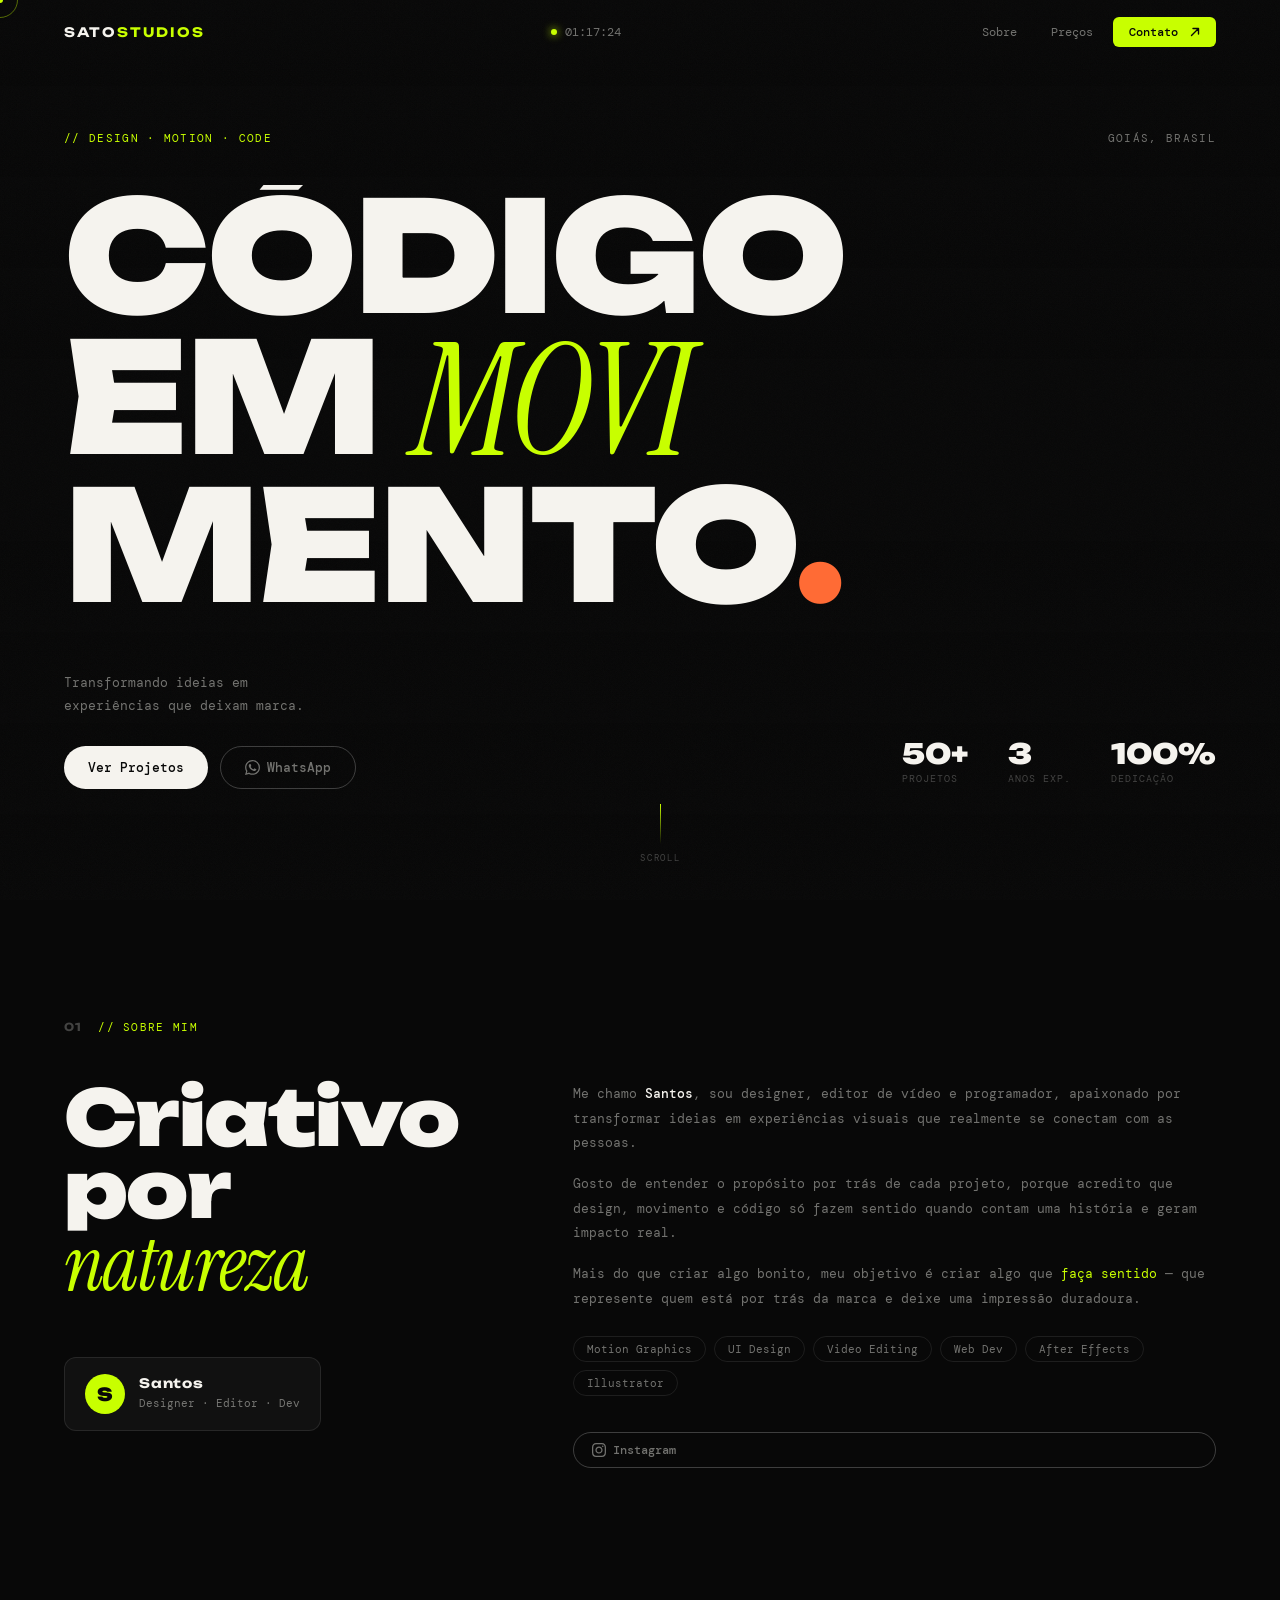
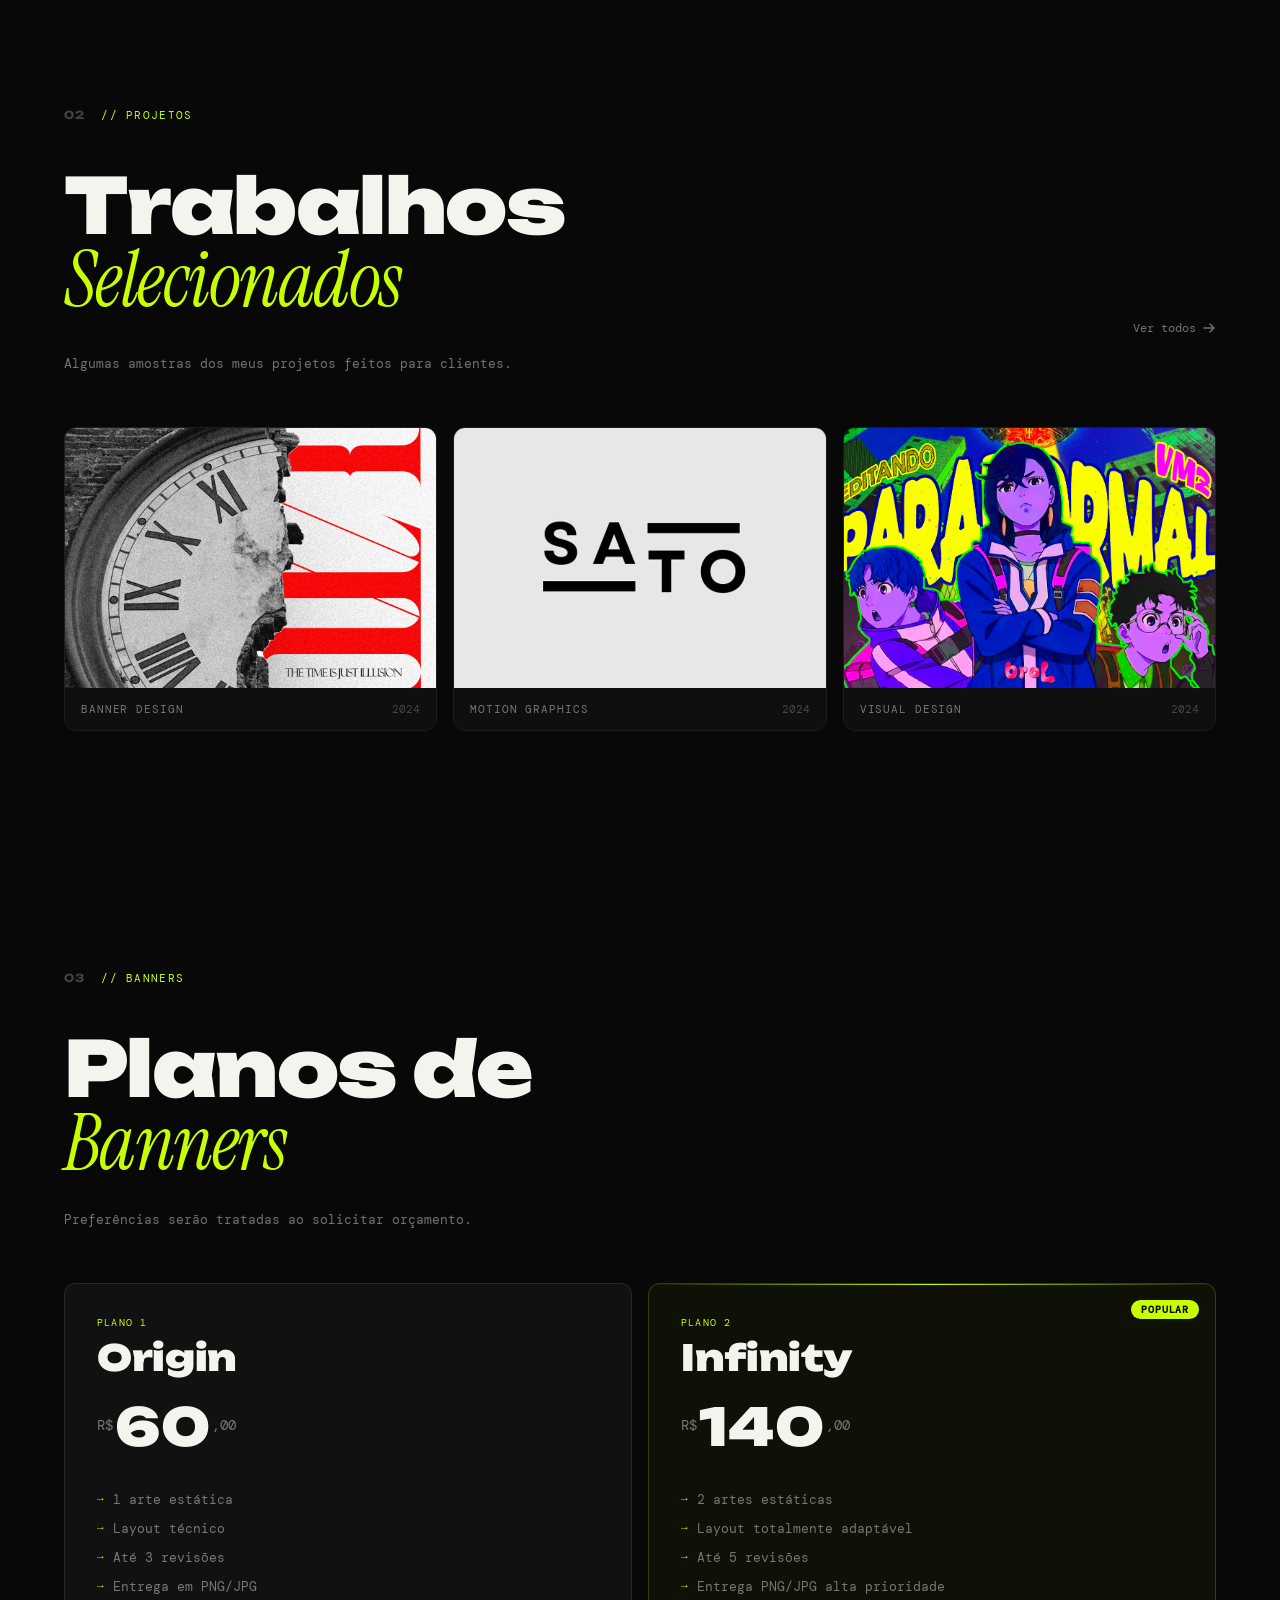
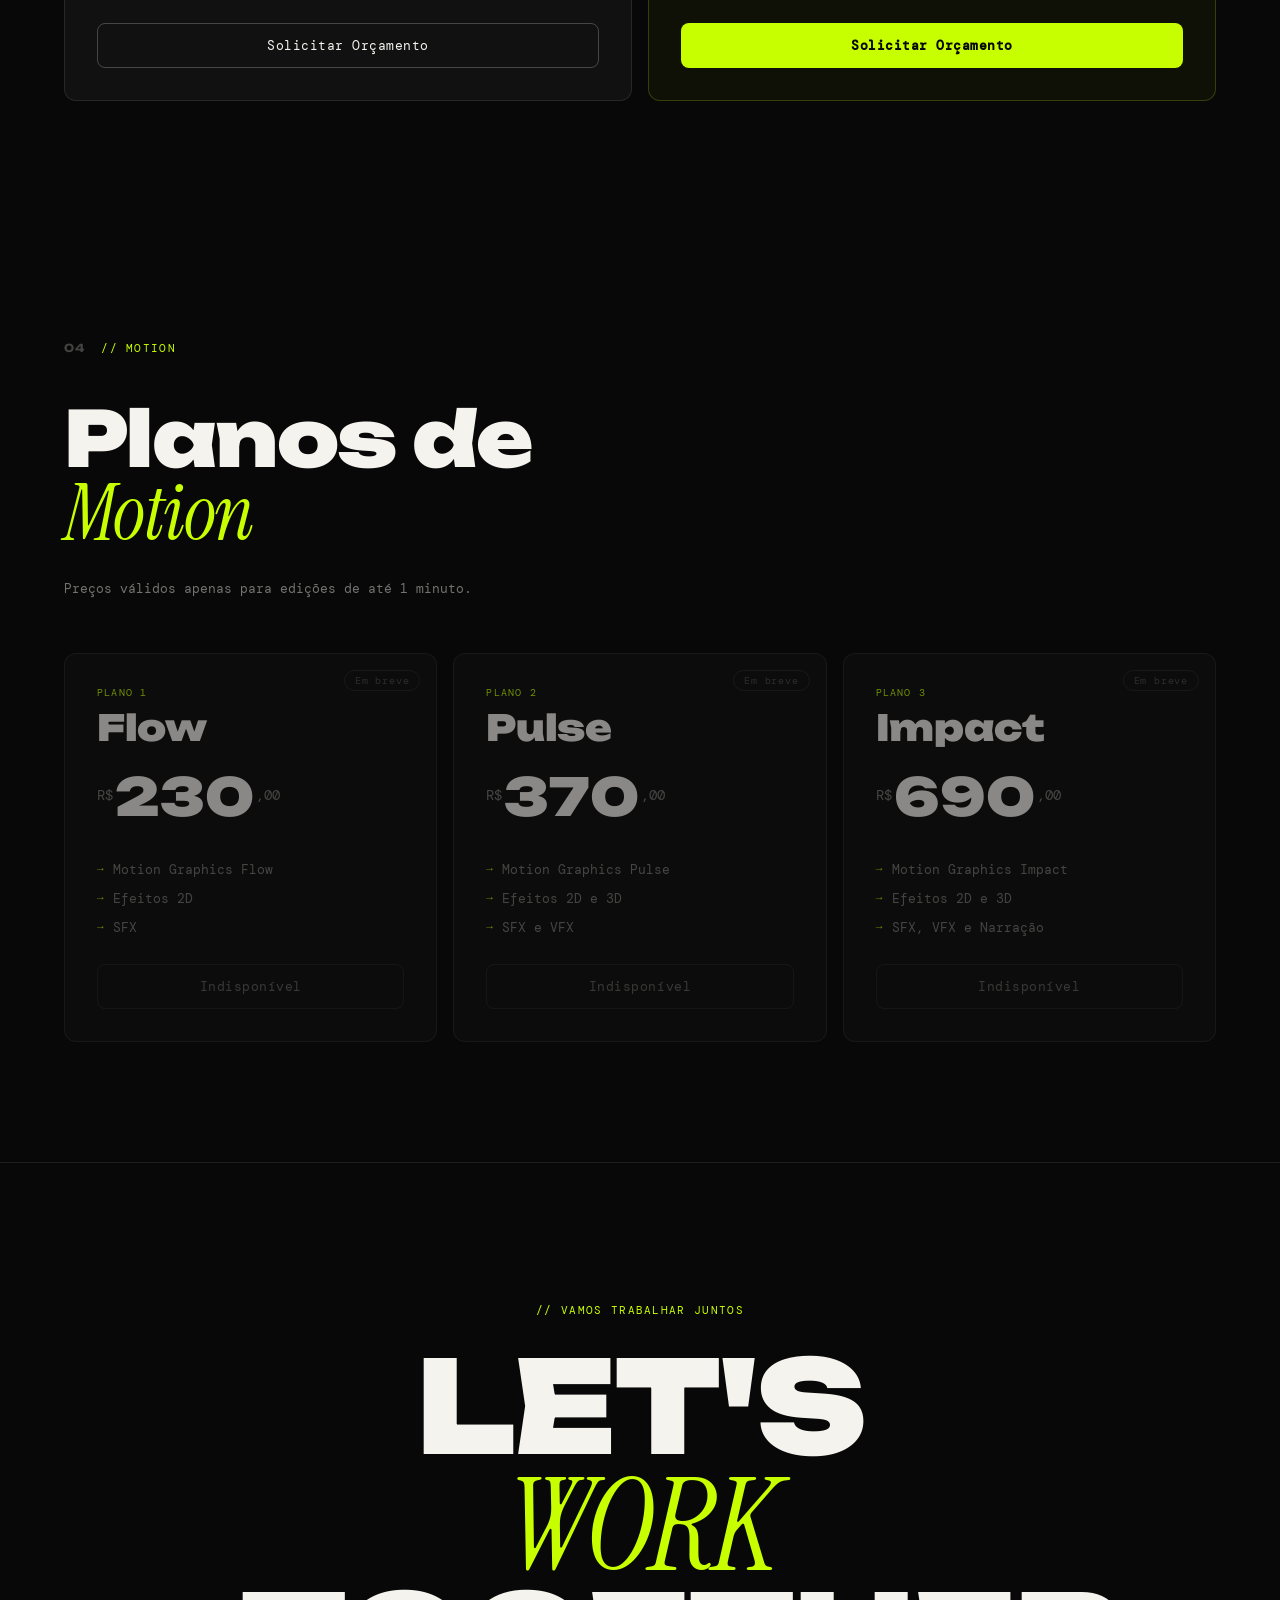
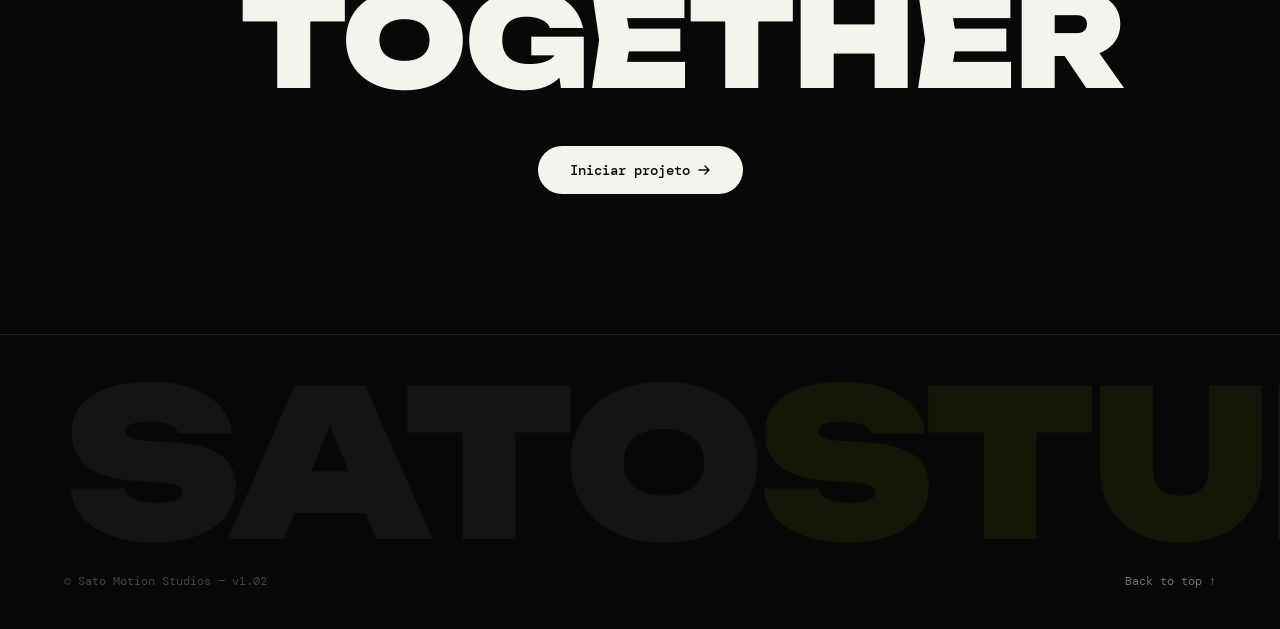
==== commit c20d4739: "0.2.0" ====
--- a/index.html
+++ b/index.html
@@ -7,321 +7,305 @@
   <link rel="icon" href="logo.png" type="image/png">
   <link rel="preconnect" href="https://fonts.googleapis.com">
   <link rel="preconnect" href="https://fonts.gstatic.com" crossorigin>
-  <link href="https://fonts.googleapis.com/css2?family=Space+Grotesk:wght@300;400;500;600;700&family=Bebas+Neue&family=DM+Sans:ital,opsz,wght@0,9..40,300;0,9..40,400;0,9..40,500;1,9..40,300&display=swap" rel="stylesheet">
+  <link href="https://fonts.googleapis.com/css2?family=Unbounded:wght@300;400;700;900&family=Instrument+Serif:ital@0;1&family=DM+Mono:wght@300;400;500&display=swap" rel="stylesheet">
   <link rel="stylesheet" href="style.css" />
 </head>
 <body>
 
-  <!-- Noise overlay -->
-  <div class="noise-overlay"></div>
-
-  <!-- Ambient orbs -->
-  <div class="ambient-orb orb-1"></div>
-  <div class="ambient-orb orb-2"></div>
-  <div class="ambient-orb orb-3"></div>
+  <!-- Noise -->
+  <div class="noise"></div>
 
   <!-- Video Background -->
   <div class="video-bg">
     <video autoplay muted loop playsinline>
       <source src="Fundo.mp4" type="video/mp4">
     </video>
-    <div class="video-overlay"></div>
+    <div class="video-veil"></div>
   </div>
 
-  <!-- Header -->
-  <header class="header" id="header">
-    <div class="header-inner">
-      <div class="logo">
-        <span class="logo-mark">S</span>
-        <span class="logo-text">SATO<span class="logo-studios">STUDIOS</span></span>
-      </div>
-      <nav class="nav">
-        <a href="#sobre" class="nav-link">Sobre</a>
-        <a href="#precos" class="nav-link">Preços</a>
-        <a href="https://wa.me/993486316" target="_blank" class="nav-cta">
-          <span>Contato</span>
-          <svg width="12" height="12" viewBox="0 0 12 12" fill="none"><path d="M2.5 9.5L9.5 2.5M9.5 2.5H4M9.5 2.5V8" stroke="currentColor" stroke-width="1.5" stroke-linecap="round"/></svg>
-        </a>
-      </nav>
-      <button class="menu-toggle" id="menuToggle" aria-label="Menu">
-        <span></span><span></span>
-      </button>
-    </div>
-    <div class="mobile-nav" id="mobileNav">
-      <a href="#sobre" class="mobile-nav-link">Sobre</a>
-      <a href="#precos" class="mobile-nav-link">Preços</a>
-      <a href="https://wa.me/993486316" target="_blank" class="mobile-nav-link">Contato</a>
+  <!-- ── HEADER ── -->
+  <header class="hdr" id="hdr">
+    <div class="hdr-left">
+      <a href="index.html" class="wordmark">SATO<span>STUDIOS</span></a>
+    </div>
+    <div class="hdr-center">
+      <div class="live-dot"></div>
+      <span id="clock" class="clock">00:00:00</span>
+    </div>
+    <nav class="hdr-right">
+      <a href="#sobre" class="hdr-link">Sobre</a>
+      <a href="#precos" class="hdr-link">Preços</a>
+      <a href="https://wa.me/993486316" target="_blank" class="hdr-cta">
+        Contato&nbsp;<svg width="10" height="10" viewBox="0 0 10 10" fill="none"><path d="M1.5 8.5L8.5 1.5M8.5 1.5H3M8.5 1.5V7" stroke="currentColor" stroke-width="1.4" stroke-linecap="round"/></svg>
+      </a>
+    </nav>
+    <!-- Mobile -->
+    <button class="burger" id="burger" aria-label="Menu"><span></span><span></span></button>
+    <div class="mob-nav" id="mobNav">
+      <a href="#sobre" class="mob-link">Sobre</a>
+      <a href="#precos" class="mob-link">Preços</a>
+      <a href="portfolio.html" class="mob-link">Portfólio</a>
+      <a href="https://wa.me/993486316" target="_blank" class="mob-link">Contato →</a>
     </div>
   </header>
 
-  <!-- Hero -->
+  <!-- ── HERO ── -->
   <section class="hero">
-    <div class="hero-inner">
-      <div class="hero-badge">
-        <div class="badge-dot"></div>
-        <span>Design & Motion & Code</span>
-      </div>
-      <h1 class="hero-title">
-        <span class="hero-line line-1">CÓDIGO</span>
-        <span class="hero-line line-2">EM <em>MOVI</em></span>
-        <span class="hero-line line-3">MENTO</span>
-      </h1>
-      <p class="hero-sub">Transformando ideias em experiências visuais que deixam marca.</p>
-      <div class="hero-actions">
-        <a href="portfolio.html" class="btn-primary">
-          <span>Ver Projetos</span>
-          <div class="btn-glow"></div>
-        </a>
-        <a href="https://wa.me/993486316" target="_blank" class="btn-ghost">
-          <svg width="16" height="16" viewBox="0 0 24 24" fill="currentColor"><path d="M17.472 14.382c-.297-.149-1.758-.867-2.03-.967-.273-.099-.471-.148-.67.15-.197.297-.767.966-.94 1.164-.173.199-.347.223-.644.075-.297-.15-1.255-.463-2.39-1.475-.883-.788-1.48-1.761-1.653-2.059-.173-.297-.018-.458.13-.606.134-.133.298-.347.446-.52.149-.174.198-.298.298-.497.099-.198.05-.371-.025-.52-.075-.149-.669-1.612-.916-2.207-.242-.579-.487-.5-.669-.51-.173-.008-.371-.01-.57-.01-.198 0-.52.074-.792.372-.272.297-1.04 1.016-1.04 2.479 0 1.462 1.065 2.875 1.213 3.074.149.198 2.096 3.2 5.077 4.487.709.306 1.262.489 1.694.625.712.227 1.36.195 1.871.118.571-.085 1.758-.719 2.006-1.413.248-.694.248-1.289.173-1.413-.074-.124-.272-.198-.57-.347m-5.421 7.403h-.004a9.87 9.87 0 01-5.031-1.378l-.361-.214-3.741.982.998-3.648-.235-.374a9.86 9.86 0 01-1.51-5.26c.001-5.45 4.436-9.884 9.888-9.884 2.64 0 5.122 1.03 6.988 2.898a9.825 9.825 0 012.893 6.994c-.003 5.45-4.437 9.884-9.885 9.884m8.413-18.297A11.815 11.815 0 0012.05 0C5.495 0 .16 5.335.157 11.892c0 2.096.547 4.142 1.588 5.945L.057 24l6.305-1.654a11.882 11.882 0 005.683 1.448h.005c6.554 0 11.89-5.335 11.893-11.893a11.821 11.821 0 00-3.48-8.413z"/></svg>
-          <span>WhatsApp</span>
-        </a>
+    <div class="hero-top">
+      <span class="hero-tag">// Design · Motion · Code</span>
+      <span class="hero-location">GOIÁS, BRASIL</span>
+    </div>
+
+    <h1 class="hero-display">
+      <span class="hd-line l1">CÓDIGO</span>
+      <span class="hd-line l2">EM <em>MOVI</em></span>
+      <span class="hd-line l3">MENTO<span class="hd-dot">.</span></span>
+    </h1>
+
+    <div class="hero-bottom">
+      <div class="hero-desc">
+        <p>Transformando ideias em<br>experiências que deixam marca.</p>
+        <div class="hero-actions">
+          <a href="portfolio.html" class="btn-pill filled">Ver Projetos</a>
+          <a href="https://wa.me/993486316" target="_blank" class="btn-pill ghost">
+            <svg width="15" height="15" viewBox="0 0 24 24" fill="currentColor"><path d="M17.472 14.382c-.297-.149-1.758-.867-2.03-.967-.273-.099-.471-.148-.67.15-.197.297-.767.966-.94 1.164-.173.199-.347.223-.644.075-.297-.15-1.255-.463-2.39-1.475-.883-.788-1.48-1.761-1.653-2.059-.173-.297-.018-.458.13-.606.134-.133.298-.347.446-.52.149-.174.198-.298.298-.497.099-.198.05-.371-.025-.52-.075-.149-.669-1.612-.916-2.207-.242-.579-.487-.5-.669-.51-.173-.008-.371-.01-.57-.01-.198 0-.52.074-.792.372-.272.297-1.04 1.016-1.04 2.479 0 1.462 1.065 2.875 1.213 3.074.149.198 2.096 3.2 5.077 4.487.709.306 1.262.489 1.694.625.712.227 1.36.195 1.871.118.571-.085 1.758-.719 2.006-1.413.248-.694.248-1.289.173-1.413-.074-.124-.272-.198-.57-.347m-5.421 7.403h-.004a9.87 9.87 0 01-5.031-1.378l-.361-.214-3.741.982.998-3.648-.235-.374a9.86 9.86 0 01-1.51-5.26c.001-5.45 4.436-9.884 9.888-9.884 2.64 0 5.122 1.03 6.988 2.898a9.825 9.825 0 012.893 6.994c-.003 5.45-4.437 9.884-9.885 9.884m8.413-18.297A11.815 11.815 0 0012.05 0C5.495 0 .16 5.335.157 11.892c0 2.096.547 4.142 1.588 5.945L.057 24l6.305-1.654a11.882 11.882 0 005.683 1.448h.005c6.554 0 11.89-5.335 11.893-11.893a11.821 11.821 0 00-3.48-8.413z"/></svg>
+            WhatsApp
+          </a>
+        </div>
       </div>
       <div class="hero-stats">
-        <div class="stat"><span class="stat-num">50+</span><span class="stat-label">Projetos</span></div>
-        <div class="stat-divider"></div>
-        <div class="stat"><span class="stat-num">3</span><span class="stat-label">Anos exp.</span></div>
-        <div class="stat-divider"></div>
-        <div class="stat"><span class="stat-num">100%</span><span class="stat-label">Dedicação</span></div>
-      </div>
-    </div>
-    <div class="scroll-indicator">
-      <div class="scroll-line"></div>
+        <div class="stat-item">
+          <span class="sn">50+</span>
+          <span class="sl">Projetos</span>
+        </div>
+        <div class="stat-item">
+          <span class="sn">3</span>
+          <span class="sl">Anos exp.</span>
+        </div>
+        <div class="stat-item">
+          <span class="sn">100%</span>
+          <span class="sl">Dedicação</span>
+        </div>
+      </div>
+    </div>
+
+    <div class="scroll-hint">
+      <div class="sh-line"></div>
       <span>scroll</span>
     </div>
   </section>
 
-  <!-- About -->
-  <section class="about section-gap" id="sobre">
-    <div class="section-container">
-      <div class="section-tag">// sobre mim</div>
-      <div class="about-grid">
+  <!-- ── SOBRE ── -->
+  <section class="section" id="sobre">
+    <div class="sec-wrap">
+      <div class="sec-eyebrow">
+        <span class="sec-num">01</span>
+        <span class="sec-tag">// sobre mim</span>
+      </div>
+
+      <div class="about-layout">
         <div class="about-left">
-          <h2 class="section-title">Criativo<br>por<br><em>natureza</em></h2>
-          <div class="about-card glass-card">
-            <div class="about-avatar">
-              <div class="avatar-ring"></div>
-              <div class="avatar-inner">S</div>
-            </div>
-            <div class="about-meta">
+          <h2 class="sec-title">Criativo<br>por<br><em>natureza</em></h2>
+          <div class="about-chip">
+            <div class="chip-avatar">S</div>
+            <div>
               <strong>Santos</strong>
               <span>Designer · Editor · Dev</span>
             </div>
           </div>
         </div>
         <div class="about-right">
-          <p class="about-text">
-            Me chamo <strong>Santos</strong>, sou designer, editor de vídeo e programador, apaixonado por transformar ideias em experiências visuais que realmente se conectam com as pessoas.
-          </p>
-          <p class="about-text">
-            Gosto de entender o propósito por trás de cada projeto, porque acredito que design, movimento e código só fazem sentido quando contam uma história e geram impacto real.
-          </p>
-          <p class="about-text">
-            Mais do que criar algo bonito, meu objetivo é criar algo que <em>faça sentido</em>, represente quem está por trás da marca e deixe uma impressão duradoura.
-          </p>
-          <div class="about-skills">
-            <span class="skill-tag">Motion Graphics</span>
-            <span class="skill-tag">UI Design</span>
-            <span class="skill-tag">Video Editing</span>
-            <span class="skill-tag">Web Dev</span>
-            <span class="skill-tag">After Effects</span>
-            <span class="skill-tag">Illustrator</span>
-          </div>
-          <a href="https://www.instagram.com/sato_motion/following/?hl=pt_BR" target="_blank" class="btn-primary sm">
-            <svg width="16" height="16" viewBox="0 0 24 24" fill="currentColor"><path d="M12 2.163c3.204 0 3.584.012 4.85.07 3.252.148 4.771 1.691 4.919 4.919.058 1.265.069 1.645.069 4.849 0 3.205-.012 3.584-.069 4.849-.149 3.225-1.664 4.771-4.919 4.919-1.266.058-1.644.07-4.85.07-3.204 0-3.584-.012-4.849-.07-3.26-.149-4.771-1.699-4.919-4.92-.058-1.265-.07-1.644-.07-4.849 0-3.204.013-3.583.07-4.849.149-3.227 1.664-4.771 4.919-4.919 1.266-.057 1.645-.069 4.849-.069zm0-2.163c-3.259 0-3.667.014-4.947.072-4.358.2-6.78 2.618-6.98 6.98-.059 1.281-.073 1.689-.073 4.948 0 3.259.014 3.668.072 4.948.2 4.358 2.618 6.78 6.98 6.98 1.281.058 1.689.072 4.948.072 3.259 0 3.668-.014 4.948-.072 4.354-.2 6.782-2.618 6.979-6.98.059-1.28.073-1.689.073-4.948 0-3.259-.014-3.667-.072-4.947-.196-4.354-2.617-6.78-6.979-6.98-1.281-.059-1.69-.073-4.949-.073zm0 5.838c-3.403 0-6.162 2.759-6.162 6.162s2.759 6.163 6.162 6.163 6.162-2.759 6.162-6.163c0-3.403-2.759-6.162-6.162-6.162zm0 10.162c-2.209 0-4-1.79-4-4 0-2.209 1.791-4 4-4s4 1.791 4 4c0 2.21-1.791 4-4 4zm6.406-11.845c-.796 0-1.441.645-1.441 1.44s.645 1.44 1.441 1.44c.795 0 1.439-.645 1.439-1.44s-.644-1.44-1.439-1.44z"/></svg>
-            <span>Instagram</span>
+          <p>Me chamo <strong>Santos</strong>, sou designer, editor de vídeo e programador, apaixonado por transformar ideias em experiências visuais que realmente se conectam com as pessoas.</p>
+          <p>Gosto de entender o propósito por trás de cada projeto, porque acredito que design, movimento e código só fazem sentido quando contam uma história e geram impacto real.</p>
+          <p>Mais do que criar algo bonito, meu objetivo é criar algo que <em>faça sentido</em> — que represente quem está por trás da marca e deixe uma impressão duradoura.</p>
+          <div class="tags-row">
+            <span class="tag">Motion Graphics</span>
+            <span class="tag">UI Design</span>
+            <span class="tag">Video Editing</span>
+            <span class="tag">Web Dev</span>
+            <span class="tag">After Effects</span>
+            <span class="tag">Illustrator</span>
+          </div>
+          <a href="https://www.instagram.com/sato_motion/" target="_blank" class="btn-pill ghost sm">
+            <svg width="14" height="14" viewBox="0 0 24 24" fill="currentColor"><path d="M12 2.163c3.204 0 3.584.012 4.85.07 3.252.148 4.771 1.691 4.919 4.919.058 1.265.069 1.645.069 4.849 0 3.205-.012 3.584-.069 4.849-.149 3.225-1.664 4.771-4.919 4.919-1.266.058-1.644.07-4.85.07-3.204 0-3.584-.012-4.849-.07-3.26-.149-4.771-1.699-4.919-4.92-.058-1.265-.07-1.644-.07-4.849 0-3.204.013-3.583.07-4.849.149-3.227 1.664-4.771 4.919-4.919 1.266-.057 1.645-.069 4.849-.069zm0-2.163c-3.259 0-3.667.014-4.947.072-4.358.2-6.78 2.618-6.98 6.98-.059 1.281-.073 1.689-.073 4.948 0 3.259.014 3.668.072 4.948.2 4.358 2.618 6.78 6.98 6.98 1.281.058 1.689.072 4.948.072 3.259 0 3.668-.014 4.948-.072 4.354-.2 6.782-2.618 6.979-6.98.059-1.28.073-1.689.073-4.948 0-3.259-.014-3.667-.072-4.947-.196-4.354-2.617-6.78-6.979-6.98-1.281-.059-1.69-.073-4.949-.073zm0 5.838c-3.403 0-6.162 2.759-6.162 6.162s2.759 6.163 6.162 6.163 6.162-2.759 6.162-6.163c0-3.403-2.759-6.162-6.162-6.162zm0 10.162c-2.209 0-4-1.79-4-4 0-2.209 1.791-4 4-4s4 1.791 4 4c0 2.21-1.791 4-4 4zm6.406-11.845c-.796 0-1.441.645-1.441 1.44s.645 1.44 1.441 1.44c.795 0 1.439-.645 1.439-1.44s-.644-1.44-1.439-1.44z"/></svg>
+            Instagram
           </a>
         </div>
       </div>
     </div>
   </section>
 
-  <!-- Projects -->
-  <section class="projects section-gap">
-    <div class="section-container">
-      <div class="section-tag">// projetos</div>
+  <!-- ── PROJETOS ── -->
+  <section class="section">
+    <div class="sec-wrap">
+      <div class="sec-eyebrow">
+        <span class="sec-num">02</span>
+        <span class="sec-tag">// projetos</span>
+      </div>
       <div class="projects-header">
-        <h2 class="section-title">Trabalhos<br><em>Selecionados</em></h2>
-        <a href="portfolio.html" class="link-arrow">Ver todos <svg width="16" height="16" viewBox="0 0 16 16" fill="none"><path d="M3 8h10M9 4l4 4-4 4" stroke="currentColor" stroke-width="1.5" stroke-linecap="round"/></svg></a>
-      </div>
-      <p class="subtitle-text">Algumas amostras dos meus projetos feitos para clientes.</p>
-      <div class="projects-grid">
-        <a href="portfolio.html" class="project-card glass-card reveal-up">
-          <div class="project-img" style="background-image: url('teste-1.jpeg')"></div>
-          <div class="project-info">
-            <span class="project-tag">Banner Design</span>
-            <span class="project-arrow"><svg width="18" height="18" viewBox="0 0 18 18" fill="none"><path d="M3.5 14.5L14.5 3.5M14.5 3.5H6M14.5 3.5V12" stroke="currentColor" stroke-width="1.5" stroke-linecap="round"/></svg></span>
+        <h2 class="sec-title">Trabalhos<br><em>Selecionados</em></h2>
+        <a href="portfolio.html" class="link-arr">Ver todos <svg width="14" height="14" viewBox="0 0 14 14" fill="none"><path d="M2 7h10M8 3l4 4-4 4" stroke="currentColor" stroke-width="1.4" stroke-linecap="round"/></svg></a>
+      </div>
+      <p class="sec-sub">Algumas amostras dos meus projetos feitos para clientes.</p>
+
+      <div class="proj-grid">
+        <a href="portfolio.html" class="proj-card r-up">
+          <div class="proj-img" style="background-image:url('teste-1.jpeg')">
+            <div class="proj-overlay">
+              <span>Ver projeto <svg width="14" height="14" viewBox="0 0 14 14" fill="none"><path d="M2 12L12 2M12 2H5M12 2V9" stroke="currentColor" stroke-width="1.5" stroke-linecap="round"/></svg></span>
+            </div>
+          </div>
+          <div class="proj-meta">
+            <span class="proj-cat">Banner Design</span>
+            <span class="proj-year">2024</span>
           </div>
         </a>
-        <a href="portfolio.html" class="project-card glass-card reveal-up" style="--delay: 0.1s">
-          <div class="project-img" style="background-image: url('teste-5.jpeg')"></div>
-          <div class="project-info">
-            <span class="project-tag">Motion Graphics</span>
-            <span class="project-arrow"><svg width="18" height="18" viewBox="0 0 18 18" fill="none"><path d="M3.5 14.5L14.5 3.5M14.5 3.5H6M14.5 3.5V12" stroke="currentColor" stroke-width="1.5" stroke-linecap="round"/></svg></span>
+        <a href="portfolio.html" class="proj-card r-up" style="--d:.1s">
+          <div class="proj-img" style="background-image:url('teste-5.jpeg')">
+            <div class="proj-overlay">
+              <span>Ver projeto <svg width="14" height="14" viewBox="0 0 14 14" fill="none"><path d="M2 12L12 2M12 2H5M12 2V9" stroke="currentColor" stroke-width="1.5" stroke-linecap="round"/></svg></span>
+            </div>
+          </div>
+          <div class="proj-meta">
+            <span class="proj-cat">Motion Graphics</span>
+            <span class="proj-year">2024</span>
           </div>
         </a>
-        <a href="portfolio.html" class="project-card glass-card reveal-up" style="--delay: 0.2s">
-          <div class="project-img" style="background-image: url('teste-9.jpeg')"></div>
-          <div class="project-info">
-            <span class="project-tag">Visual Design</span>
-            <span class="project-arrow"><svg width="18" height="18" viewBox="0 0 18 18" fill="none"><path d="M3.5 14.5L14.5 3.5M14.5 3.5H6M14.5 3.5V12" stroke="currentColor" stroke-width="1.5" stroke-linecap="round"/></svg></span>
+        <a href="portfolio.html" class="proj-card r-up" style="--d:.2s">
+          <div class="proj-img" style="background-image:url('teste-9.jpeg')">
+            <div class="proj-overlay">
+              <span>Ver projeto <svg width="14" height="14" viewBox="0 0 14 14" fill="none"><path d="M2 12L12 2M12 2H5M12 2V9" stroke="currentColor" stroke-width="1.5" stroke-linecap="round"/></svg></span>
+            </div>
+          </div>
+          <div class="proj-meta">
+            <span class="proj-cat">Visual Design</span>
+            <span class="proj-year">2024</span>
           </div>
         </a>
       </div>
     </div>
   </section>
 
-  <!-- Pricing Banners -->
-  <section class="pricing section-gap" id="precos">
-    <div class="section-container">
-      <div class="section-tag">// banners</div>
-      <div class="pricing-header">
-        <h2 class="section-title">Planos de<br><em>Banners</em></h2>
-        <p class="subtitle-text">Preferências serão tratadas ao solicitar orçamento.</p>
-      </div>
-
-      <div class="price-grid two reveal-up">
-        <div class="price-card glass-card">
-          <div class="price-card-top">
-            <div class="plan-badge">Plano 1</div>
+  <!-- ── BANNERS ── -->
+  <section class="section" id="precos">
+    <div class="sec-wrap">
+      <div class="sec-eyebrow">
+        <span class="sec-num">03</span>
+        <span class="sec-tag">// banners</span>
+      </div>
+      <h2 class="sec-title">Planos de<br><em>Banners</em></h2>
+      <p class="sec-sub">Preferências serão tratadas ao solicitar orçamento.</p>
+
+      <div class="plan-row r-up">
+        <div class="plan-card">
+          <div class="plan-top">
+            <span class="plan-lbl">Plano 1</span>
             <h3 class="plan-name">Origin</h3>
-            <div class="plan-price">
-              <span class="price-currency">R$</span>
-              <span class="price-amount">60</span>
-              <span class="price-cent">,00</span>
-            </div>
-          </div>
-          <ul class="plan-features">
-            <li><svg width="14" height="14" viewBox="0 0 14 14" fill="none"><path d="M2 7l3.5 3.5L12 3.5" stroke="#a78bfa" stroke-width="1.5" stroke-linecap="round"/></svg>1 arte estática</li>
-            <li><svg width="14" height="14" viewBox="0 0 14 14" fill="none"><path d="M2 7l3.5 3.5L12 3.5" stroke="#a78bfa" stroke-width="1.5" stroke-linecap="round"/></svg>Layout técnico</li>
-            <li><svg width="14" height="14" viewBox="0 0 14 14" fill="none"><path d="M2 7l3.5 3.5L12 3.5" stroke="#a78bfa" stroke-width="1.5" stroke-linecap="round"/></svg>Até 3 revisões</li>
-            <li><svg width="14" height="14" viewBox="0 0 14 14" fill="none"><path d="M2 7l3.5 3.5L12 3.5" stroke="#a78bfa" stroke-width="1.5" stroke-linecap="round"/></svg>Entrega em PNG/JPG</li>
-          </ul>
-          <a href="https://wa.me/993486316" target="_blank" class="btn-plan">Solicitar Orçamento</a>
-        </div>
-
-        <div class="price-card glass-card featured">
-          <div class="featured-badge">Popular</div>
-          <div class="price-card-top">
-            <div class="plan-badge">Plano 2</div>
+            <div class="plan-price">R$<span>60</span><small>,00</small></div>
+          </div>
+          <ul class="plan-feats">
+            <li>1 arte estática</li>
+            <li>Layout técnico</li>
+            <li>Até 3 revisões</li>
+            <li>Entrega em PNG/JPG</li>
+          </ul>
+          <a href="https://wa.me/993486316" target="_blank" class="plan-btn">Solicitar Orçamento</a>
+        </div>
+
+        <div class="plan-card hot">
+          <div class="hot-label">Popular</div>
+          <div class="plan-top">
+            <span class="plan-lbl">Plano 2</span>
             <h3 class="plan-name">Infinity</h3>
-            <div class="plan-price">
-              <span class="price-currency">R$</span>
-              <span class="price-amount">140</span>
-              <span class="price-cent">,00</span>
-            </div>
-          </div>
-          <ul class="plan-features">
-            <li><svg width="14" height="14" viewBox="0 0 14 14" fill="none"><path d="M2 7l3.5 3.5L12 3.5" stroke="#a78bfa" stroke-width="1.5" stroke-linecap="round"/></svg>2 artes estáticas</li>
-            <li><svg width="14" height="14" viewBox="0 0 14 14" fill="none"><path d="M2 7l3.5 3.5L12 3.5" stroke="#a78bfa" stroke-width="1.5" stroke-linecap="round"/></svg>Layout totalmente adaptável</li>
-            <li><svg width="14" height="14" viewBox="0 0 14 14" fill="none"><path d="M2 7l3.5 3.5L12 3.5" stroke="#a78bfa" stroke-width="1.5" stroke-linecap="round"/></svg>Até 5 revisões</li>
-            <li><svg width="14" height="14" viewBox="0 0 14 14" fill="none"><path d="M2 7l3.5 3.5L12 3.5" stroke="#a78bfa" stroke-width="1.5" stroke-linecap="round"/></svg>Entrega PNG/JPG alta prioridade</li>
-          </ul>
-          <a href="https://wa.me/993486316" target="_blank" class="btn-plan glow">Solicitar Orçamento</a>
-        </div>
-      </div>
-    </div>
-  </section>
-
-  <!-- Pricing Motion -->
-  <section class="pricing section-gap" id="motion">
-    <div class="section-container">
-      <div class="section-tag">// motion</div>
-      <div class="pricing-header">
-        <h2 class="section-title">Planos de<br><em>Motion</em></h2>
-        <p class="subtitle-text">Preços válidos apenas para edições de até 1 minuto.</p>
-      </div>
-
-      <div class="price-grid three reveal-up">
-        <div class="price-card glass-card unavailable">
-          <div class="price-card-top">
-            <div style="display:flex;align-items:center;justify-content:space-between;margin-bottom:10px;">
-              <div class="plan-badge">Plano 1</div>
-              <div class="unavailable-overlay">Em breve</div>
-            </div>
+            <div class="plan-price">R$<span>140</span><small>,00</small></div>
+          </div>
+          <ul class="plan-feats">
+            <li>2 artes estáticas</li>
+            <li>Layout totalmente adaptável</li>
+            <li>Até 5 revisões</li>
+            <li>Entrega PNG/JPG alta prioridade</li>
+          </ul>
+          <a href="https://wa.me/993486316" target="_blank" class="plan-btn accent">Solicitar Orçamento</a>
+        </div>
+      </div>
+    </div>
+  </section>
+
+  <!-- ── MOTION ── -->
+  <section class="section" id="motion">
+    <div class="sec-wrap">
+      <div class="sec-eyebrow">
+        <span class="sec-num">04</span>
+        <span class="sec-tag">// motion</span>
+      </div>
+      <h2 class="sec-title">Planos de<br><em>Motion</em></h2>
+      <p class="sec-sub">Preços válidos apenas para edições de até 1 minuto.</p>
+
+      <div class="plan-row three r-up">
+        <div class="plan-card dim">
+          <div class="dim-badge">Em breve</div>
+          <div class="plan-top">
+            <span class="plan-lbl">Plano 1</span>
             <h3 class="plan-name">Flow</h3>
-            <div class="plan-price">
-              <span class="price-currency">R$</span>
-              <span class="price-amount">230</span>
-              <span class="price-cent">,00</span>
-            </div>
-          </div>
-          <ul class="plan-features">
-            <li><svg width="14" height="14" viewBox="0 0 14 14" fill="none"><path d="M2 7l3.5 3.5L12 3.5" stroke="#a78bfa" stroke-width="1.5" stroke-linecap="round"/></svg>Motion Graphics Flow</li>
-            <li><svg width="14" height="14" viewBox="0 0 14 14" fill="none"><path d="M2 7l3.5 3.5L12 3.5" stroke="#a78bfa" stroke-width="1.5" stroke-linecap="round"/></svg>Efeitos 2D</li>
-            <li><svg width="14" height="14" viewBox="0 0 14 14" fill="none"><path d="M2 7l3.5 3.5L12 3.5" stroke="#a78bfa" stroke-width="1.5" stroke-linecap="round"/></svg>SFX</li>
-          </ul>
-          <button class="btn-plan disabled" disabled>Indisponível</button>
-        </div>
-
-        <div class="price-card glass-card unavailable">
-          <div class="price-card-top">
-            <div style="display:flex;align-items:center;justify-content:space-between;margin-bottom:10px;">
-              <div class="plan-badge">Plano 2</div>
-              <div class="unavailable-overlay">Em breve</div>
-            </div>
+            <div class="plan-price">R$<span>230</span><small>,00</small></div>
+          </div>
+          <ul class="plan-feats">
+            <li>Motion Graphics Flow</li>
+            <li>Efeitos 2D</li>
+            <li>SFX</li>
+          </ul>
+          <button class="plan-btn" disabled>Indisponível</button>
+        </div>
+        <div class="plan-card dim">
+          <div class="dim-badge">Em breve</div>
+          <div class="plan-top">
+            <span class="plan-lbl">Plano 2</span>
             <h3 class="plan-name">Pulse</h3>
-            <div class="plan-price">
-              <span class="price-currency">R$</span>
-              <span class="price-amount">370</span>
-              <span class="price-cent">,00</span>
-            </div>
-          </div>
-          <ul class="plan-features">
-            <li><svg width="14" height="14" viewBox="0 0 14 14" fill="none"><path d="M2 7l3.5 3.5L12 3.5" stroke="#a78bfa" stroke-width="1.5" stroke-linecap="round"/></svg>Motion Graphics Pulse</li>
-            <li><svg width="14" height="14" viewBox="0 0 14 14" fill="none"><path d="M2 7l3.5 3.5L12 3.5" stroke="#a78bfa" stroke-width="1.5" stroke-linecap="round"/></svg>Efeitos 2D e 3D</li>
-            <li><svg width="14" height="14" viewBox="0 0 14 14" fill="none"><path d="M2 7l3.5 3.5L12 3.5" stroke="#a78bfa" stroke-width="1.5" stroke-linecap="round"/></svg>SFX e VFX</li>
-          </ul>
-          <button class="btn-plan disabled" disabled>Indisponível</button>
-        </div>
-
-        <div class="price-card glass-card unavailable">
-          <div class="price-card-top">
-            <div style="display:flex;align-items:center;justify-content:space-between;margin-bottom:10px;">
-              <div class="plan-badge">Plano 3</div>
-              <div class="unavailable-overlay">Em breve</div>
-            </div>
+            <div class="plan-price">R$<span>370</span><small>,00</small></div>
+          </div>
+          <ul class="plan-feats">
+            <li>Motion Graphics Pulse</li>
+            <li>Efeitos 2D e 3D</li>
+            <li>SFX e VFX</li>
+          </ul>
+          <button class="plan-btn" disabled>Indisponível</button>
+        </div>
+        <div class="plan-card dim">
+          <div class="dim-badge">Em breve</div>
+          <div class="plan-top">
+            <span class="plan-lbl">Plano 3</span>
             <h3 class="plan-name">Impact</h3>
-            <div class="plan-price">
-              <span class="price-currency">R$</span>
-              <span class="price-amount">690</span>
-              <span class="price-cent">,00</span>
-            </div>
-          </div>
-          <ul class="plan-features">
-            <li><svg width="14" height="14" viewBox="0 0 14 14" fill="none"><path d="M2 7l3.5 3.5L12 3.5" stroke="#a78bfa" stroke-width="1.5" stroke-linecap="round"/></svg>Motion Graphics Impact</li>
-            <li><svg width="14" height="14" viewBox="0 0 14 14" fill="none"><path d="M2 7l3.5 3.5L12 3.5" stroke="#a78bfa" stroke-width="1.5" stroke-linecap="round"/></svg>Efeitos 2D e 3D</li>
-            <li><svg width="14" height="14" viewBox="0 0 14 14" fill="none"><path d="M2 7l3.5 3.5L12 3.5" stroke="#a78bfa" stroke-width="1.5" stroke-linecap="round"/></svg>SFX, VFX e Narração</li>
-          </ul>
-          <button class="btn-plan disabled" disabled>Indisponível</button>
-        </div>
-      </div>
-    </div>
-  </section>
-
-  <!-- CTA Banner -->
-  <section class="cta-section section-gap">
-    <div class="section-container">
-      <div class="cta-card glass-card reveal-up">
-        <div class="cta-orb"></div>
-        <div class="cta-content">
-          <h2>Pronto para criar<br><em>algo incrível?</em></h2>
-          <p>Fale comigo e vamos transformar sua ideia em realidade.</p>
-          <a href="https://wa.me/993486316" target="_blank" class="btn-primary lg">
-            <span>Iniciar projeto</span>
-            <svg width="16" height="16" viewBox="0 0 16 16" fill="none"><path d="M3 8h10M9 4l4 4-4 4" stroke="currentColor" stroke-width="1.5" stroke-linecap="round"/></svg>
-            <div class="btn-glow"></div>
-          </a>
-        </div>
-      </div>
-    </div>
-  </section>
-
-  <!-- Footer -->
+            <div class="plan-price">R$<span>690</span><small>,00</small></div>
+          </div>
+          <ul class="plan-feats">
+            <li>Motion Graphics Impact</li>
+            <li>Efeitos 2D e 3D</li>
+            <li>SFX, VFX e Narração</li>
+          </ul>
+          <button class="plan-btn" disabled>Indisponível</button>
+        </div>
+      </div>
+    </div>
+  </section>
+
+  <!-- ── CTA ── -->
+  <section class="cta-section">
+    <div class="cta-inner r-up">
+      <p class="cta-eyebrow">// vamos trabalhar juntos</p>
+      <h2 class="cta-display">LET'S<br><em>WORK</em><br>TOGETHER</h2>
+      <a href="https://wa.me/993486316" target="_blank" class="btn-pill filled lg">
+        Iniciar projeto
+        <svg width="14" height="14" viewBox="0 0 14 14" fill="none"><path d="M2 7h10M8 3l4 4-4 4" stroke="currentColor" stroke-width="1.4" stroke-linecap="round"/></svg>
+      </a>
+    </div>
+  </section>
+
+  <!-- ── FOOTER ── -->
   <footer class="footer">
-    <div class="footer-inner">
-      <div class="footer-logo">SATO<span>STUDIOS</span></div>
-      <p class="footer-note">© Sato Motion Studios — site em desenvolvimento v1.02</p>
+    <div class="footer-giant">SATO<span>STUDIOS</span></div>
+    <div class="footer-bar">
+      <p>© Sato Motion Studios — v1.02</p>
+      <a href="#" id="backTop" class="back-top">Back to top ↑</a>
     </div>
   </footer>
 
--- a/style.css
+++ b/style.css
@@ -1,1258 +1,732 @@
 /* ==========================================
-   SATO STUDIOS — Premium Redesign v2.0
-   Dark · Glassmorphism · Neon · Futuristic
+   SATO STUDIOS — Porto-Inspired Redesign v3.0
    ========================================== */
 
 /* ── RESET ── */
-*, *::before, *::after {
-  margin: 0;
-  padding: 0;
-  box-sizing: border-box;
-}
-
-/* ── ROOT VARIABLES ── */
+*, *::before, *::after { margin:0; padding:0; box-sizing:border-box; }
+
+/* ── TOKENS ── */
 :root {
-  --bg-void: #050508;
-  --bg-surface: #0a0a12;
-  --bg-elevated: #0f0f1a;
-
-  --glass-bg: rgba(255, 255, 255, 0.03);
-  --glass-border: rgba(255, 255, 255, 0.08);
-  --glass-border-hover: rgba(167, 139, 250, 0.3);
-
-  --purple-100: #f3f0ff;
-  --purple-300: #c4b5fd;
-  --purple-400: #a78bfa;
-  --purple-500: #8b5cf6;
-  --purple-600: #7c3aed;
-  --purple-700: #6d28d9;
-  --purple-900: #2e1065;
-
-  --violet-400: #818cf8;
-  --violet-500: #6366f1;
-  --blue-400: #60a5fa;
-  --cyan-400: #22d3ee;
-  --pink-400: #f472b6;
-
-  --text-primary: #f8fafc;
-  --text-secondary: rgba(248, 250, 252, 0.6);
-  --text-muted: rgba(248, 250, 252, 0.35);
-
-  --neon-purple: rgba(139, 92, 246, 0.7);
-  --neon-violet: rgba(99, 102, 241, 0.5);
-
-  --gradient-hero: linear-gradient(135deg, var(--purple-500) 0%, var(--violet-500) 50%, var(--blue-400) 100%);
-  --gradient-card: linear-gradient(135deg, rgba(139,92,246,0.1) 0%, rgba(99,102,241,0.05) 100%);
-
-  --font-display: 'Bebas Neue', sans-serif;
-  --font-body: 'DM Sans', sans-serif;
-  --font-ui: 'Space Grotesk', sans-serif;
-
-  --radius-sm: 8px;
-  --radius-md: 12px;
-  --radius-lg: 18px;
-  --radius-xl: 24px;
-  --radius-2xl: 32px;
-
-  --section-gap: 120px;
-  --container-max: 1200px;
-  --container-pad: 60px;
+  --black:   #080808;
+  --off:     #0f0f0f;
+  --surface: rgba(255,255,255,0.04);
+  --border:  rgba(255,255,255,0.09);
+  --border-h:rgba(255,255,255,0.22);
+  --white:   #f5f3ee;
+  --muted:   rgba(245,243,238,0.45);
+  --dimmer:  rgba(245,243,238,0.25);
+  --accent:  #c8ff00;   /* neon yellow-green */
+  --accent2: #ff6b35;   /* warm orange pop */
+
+  --f-display: 'Unbounded', sans-serif;
+  --f-serif:   'Instrument Serif', serif;
+  --f-mono:    'DM Mono', monospace;
+
+  --pad: clamp(20px, 5vw, 72px);
+  --r:   12px;
 }
 
 /* ── BASE ── */
-html {
-  scroll-behavior: auto;
-}
+html { scroll-behavior: auto; }
 
 body {
-  background: var(--bg-void);
-  color: var(--text-primary);
-  font-family: var(--font-body);
+  background: var(--black);
+  color: var(--white);
+  font-family: var(--f-mono);
   overflow-x: hidden;
   -webkit-font-smoothing: antialiased;
-}
-
-/* ── NOISE OVERLAY ── */
-.noise-overlay {
+  cursor: none;
+}
+
+/* ── CUSTOM CURSOR ── */
+.cursor-dot, .cursor-ring {
   position: fixed;
-  inset: 0;
-  z-index: 0;
   pointer-events: none;
-  opacity: 0.025;
-  background-image: url("data:image/svg+xml,%3Csvg viewBox='0 0 256 256' xmlns='http://www.w3.org/2000/svg'%3E%3Cfilter id='noise'%3E%3CfeTurbulence type='fractalNoise' baseFrequency='0.9' numOctaves='4' stitchTiles='stitch'/%3E%3C/filter%3E%3Crect width='100%25' height='100%25' filter='url(%23noise)'/%3E%3C/svg%3E");
-  background-repeat: repeat;
-  background-size: 256px 256px;
-}
-
-/* ── AMBIENT ORBS ── */
-.ambient-orb {
-  position: fixed;
+  z-index: 9999;
   border-radius: 50%;
-  pointer-events: none;
-  z-index: 0;
-  filter: blur(80px);
-}
-
-.orb-1 {
-  width: 600px;
-  height: 600px;
-  background: radial-gradient(circle, rgba(124,58,237,0.15) 0%, transparent 70%);
-  top: -200px;
-  right: -100px;
-  animation: orbFloat1 12s ease-in-out infinite;
-}
-
-.orb-2 {
-  width: 500px;
-  height: 500px;
-  background: radial-gradient(circle, rgba(99,102,241,0.1) 0%, transparent 70%);
-  bottom: 20%;
-  left: -150px;
-  animation: orbFloat2 15s ease-in-out infinite;
-}
-
-.orb-3 {
-  width: 400px;
-  height: 400px;
-  background: radial-gradient(circle, rgba(34,211,238,0.06) 0%, transparent 70%);
-  top: 50%;
-  right: 20%;
-  animation: orbFloat3 18s ease-in-out infinite;
-}
-
-@keyframes orbFloat1 {
-  0%, 100% { transform: translate(0, 0) scale(1); }
-  33% { transform: translate(-40px, 30px) scale(1.05); }
-  66% { transform: translate(20px, -20px) scale(0.95); }
-}
-@keyframes orbFloat2 {
-  0%, 100% { transform: translate(0, 0); }
-  50% { transform: translate(30px, -40px); }
-}
-@keyframes orbFloat3 {
-  0%, 100% { transform: translate(0, 0) scale(1); }
-  50% { transform: translate(-20px, 30px) scale(1.1); }
-}
-
-/* ── VIDEO BACKGROUND ── */
-.video-bg {
-  position: fixed;
-  inset: 0;
-  z-index: -1;
-  overflow: hidden;
-}
-
-.video-bg video {
-  width: 100%;
-  height: 100%;
-  object-fit: cover;
-  opacity: 0.12;
-}
-
-.video-overlay {
-  position: absolute;
-  inset: 0;
-  background: linear-gradient(
-    to bottom,
-    var(--bg-void) 0%,
-    rgba(5,5,8,0.6) 30%,
-    rgba(5,5,8,0.6) 70%,
-    var(--bg-void) 100%
-  );
-}
-
-/* ── GLASS CARD ── */
-.glass-card {
-  background: var(--glass-bg);
-  backdrop-filter: blur(20px);
-  -webkit-backdrop-filter: blur(20px);
-  border: 1px solid var(--glass-border);
-  border-radius: var(--radius-xl);
-  transition: border-color 0.3s ease, transform 0.3s ease, box-shadow 0.3s ease;
-}
-
-.glass-card:hover {
-  border-color: var(--glass-border-hover);
-  box-shadow: 0 0 40px rgba(139,92,246,0.08), 0 20px 60px rgba(0,0,0,0.4);
+  transform: translate(-50%, -50%);
+  transition: opacity .3s;
+}
+.cursor-dot {
+  width: 6px; height: 6px;
+  background: var(--accent);
+  top: 0; left: 0;
+}
+.cursor-ring {
+  width: 36px; height: 36px;
+  border: 1px solid rgba(200,255,0,.4);
+  top: 0; left: 0;
+  transition: transform .12s ease, width .2s, height .2s, border-color .2s;
+}
+body:hover .cursor-dot { opacity: 1; }
+a:hover ~ .cursor-ring,
+button:hover ~ .cursor-ring { transform: translate(-50%,-50%) scale(1.8); }
+
+/* ── NOISE ── */
+.noise {
+  position: fixed; inset: 0; z-index: 1; pointer-events: none;
+  opacity: .028;
+  background-image: url("data:image/svg+xml,%3Csvg viewBox='0 0 256 256' xmlns='http://www.w3.org/2000/svg'%3E%3Cfilter id='n'%3E%3CfeTurbulence type='fractalNoise' baseFrequency='0.9' numOctaves='4' stitchTiles='stitch'/%3E%3C/filter%3E%3Crect width='100%25' height='100%25' filter='url(%23n)'/%3E%3C/svg%3E");
+  background-size: 200px;
+}
+
+/* ── VIDEO BG ── */
+.video-bg { position: fixed; inset: 0; z-index: -1; }
+.video-bg video { width:100%; height:100%; object-fit:cover; opacity:.07; }
+.video-veil {
+  position: absolute; inset: 0;
+  background: linear-gradient(to bottom, var(--black) 0%, rgba(8,8,8,.5) 40%, rgba(8,8,8,.5) 60%, var(--black) 100%);
 }
 
 /* ── HEADER ── */
-.header {
-  position: fixed;
-  top: 0;
-  left: 0;
-  right: 0;
-  z-index: 100;
-  padding: 0 var(--container-pad);
-  transition: background 0.4s ease, backdrop-filter 0.4s ease;
-}
-
-.header.scrolled {
-  background: rgba(5,5,8,0.8);
+.hdr {
+  position: fixed; top: 0; left: 0; right: 0; z-index: 100;
+  display: flex; align-items: center; justify-content: space-between;
+  padding: 0 var(--pad);
+  height: 64px;
+  border-bottom: 1px solid transparent;
+  transition: border-color .4s, background .4s, backdrop-filter .4s;
+}
+.hdr.scrolled {
+  background: rgba(8,8,8,.85);
   backdrop-filter: blur(24px);
   -webkit-backdrop-filter: blur(24px);
-  border-bottom: 1px solid var(--glass-border);
-}
-
-.header-inner {
-  display: flex;
-  align-items: center;
-  justify-content: space-between;
-  height: 72px;
-  max-width: var(--container-max);
-  margin: 0 auto;
-}
-
-/* Logo */
-.logo {
-  display: flex;
-  align-items: center;
-  gap: 10px;
+  border-color: var(--border);
+}
+
+.wordmark {
+  font-family: var(--f-display);
+  font-size: 13px;
+  font-weight: 700;
+  letter-spacing: .15em;
   text-decoration: none;
-  color: inherit;
-}
-
-.logo-mark {
-  width: 34px;
-  height: 34px;
-  background: var(--gradient-hero);
-  border-radius: var(--radius-sm);
-  display: flex;
-  align-items: center;
-  justify-content: center;
-  font-family: var(--font-ui);
-  font-weight: 700;
-  font-size: 16px;
-  color: #fff;
-  flex-shrink: 0;
-  box-shadow: 0 0 20px rgba(139,92,246,0.4);
-}
-
-.logo-text {
-  font-family: var(--font-ui);
-  font-weight: 700;
-  font-size: 15px;
-  letter-spacing: 0.04em;
-  color: var(--text-primary);
-}
-
-.logo-studios {
-  color: var(--purple-400);
-  margin-left: 3px;
-}
-
-/* Nav */
-.nav {
-  display: flex;
-  align-items: center;
-  gap: 8px;
-}
-
-.nav-link {
-  padding: 8px 16px;
+  color: var(--white);
+}
+.wordmark span { color: var(--accent); }
+
+.hdr-center {
+  display: flex; align-items: center; gap: 8px;
+  font-family: var(--f-mono);
+  font-size: 12px;
+  color: var(--muted);
+}
+.live-dot {
+  width: 6px; height: 6px;
+  background: var(--accent);
+  border-radius: 50%;
+  box-shadow: 0 0 8px var(--accent);
+  animation: blink 2s ease-in-out infinite;
+}
+@keyframes blink {
+  0%,100% { opacity:1; } 50% { opacity:.3; }
+}
+
+.hdr-right {
+  display: flex; align-items: center; gap: 6px;
+}
+.hdr-link {
+  padding: 7px 14px;
+  font-family: var(--f-mono);
+  font-size: 12px;
+  color: var(--muted);
   text-decoration: none;
-  color: var(--text-secondary);
-  font-family: var(--font-ui);
+  border-radius: 6px;
+  transition: color .2s, background .2s;
+}
+.hdr-link:hover { color: var(--white); background: var(--surface); }
+
+.hdr-cta {
+  display: flex; align-items: center; gap: 5px;
+  padding: 7px 16px;
+  font-family: var(--f-mono);
+  font-size: 12px;
+  color: var(--black);
+  background: var(--accent);
+  border-radius: 6px;
+  text-decoration: none;
+  font-weight: 500;
+  transition: opacity .2s, transform .2s;
+}
+.hdr-cta:hover { opacity: .85; transform: translateY(-1px); }
+
+/* burger */
+.burger {
+  display: none; flex-direction: column; gap: 5px;
+  background: none; border: none; cursor: pointer; padding: 6px;
+}
+.burger span { display:block; width:20px; height:1.5px; background:var(--white); transition: all .3s; }
+.burger.open span:first-child { transform: rotate(45deg) translate(4.5px,4.5px); }
+.burger.open span:last-child  { transform: rotate(-45deg) translate(4.5px,-4.5px); }
+
+.mob-nav {
+  display: none; flex-direction: column;
+  position: absolute; top: 64px; left: 0; right: 0;
+  background: rgba(8,8,8,.96);
+  border-bottom: 1px solid var(--border);
+  padding: 16px var(--pad) 24px;
+  backdrop-filter: blur(20px);
+}
+.mob-nav.open { display: flex; }
+.mob-link {
+  padding: 12px 0;
+  font-family: var(--f-mono);
   font-size: 14px;
-  font-weight: 500;
-  border-radius: var(--radius-md);
-  transition: color 0.2s, background 0.2s;
-}
-
-.nav-link:hover {
-  color: var(--text-primary);
-  background: rgba(255,255,255,0.06);
-}
-
-.nav-cta {
-  display: flex;
-  align-items: center;
-  gap: 6px;
-  padding: 9px 18px;
-  background: rgba(139,92,246,0.12);
-  border: 1px solid rgba(139,92,246,0.3);
-  border-radius: var(--radius-md);
-  color: var(--purple-300);
+  color: var(--muted);
   text-decoration: none;
-  font-family: var(--font-ui);
-  font-size: 14px;
-  font-weight: 500;
-  transition: all 0.25s ease;
-}
-
-.nav-cta:hover {
-  background: rgba(139,92,246,0.2);
-  border-color: var(--purple-400);
-  color: #fff;
-  box-shadow: 0 0 20px rgba(139,92,246,0.2);
-}
-
-/* Mobile menu */
-.menu-toggle {
-  display: none;
-  flex-direction: column;
-  gap: 5px;
-  background: none;
-  border: none;
-  cursor: pointer;
-  padding: 6px;
-}
-
-.menu-toggle span {
-  display: block;
-  width: 22px;
-  height: 2px;
-  background: var(--text-primary);
-  border-radius: 2px;
-  transition: all 0.3s ease;
-}
-
-.menu-toggle.open span:first-child {
-  transform: rotate(45deg) translate(5px, 5px);
-}
-
-.menu-toggle.open span:last-child {
-  transform: rotate(-45deg) translate(5px, -5px);
-}
-
-.mobile-nav {
-  display: none;
-  flex-direction: column;
-  gap: 4px;
-  padding: 12px 0 20px;
-  border-top: 1px solid var(--glass-border);
-  max-width: var(--container-max);
-  margin: 0 auto;
-}
-
-.mobile-nav.open {
-  display: flex;
-}
-
-.mobile-nav-link {
-  padding: 12px 16px;
-  text-decoration: none;
-  color: var(--text-secondary);
-  font-family: var(--font-ui);
-  font-size: 15px;
-  border-radius: var(--radius-md);
-  transition: all 0.2s;
-}
-
-.mobile-nav-link:hover {
-  color: var(--text-primary);
-  background: rgba(255,255,255,0.06);
-}
+  border-bottom: 1px solid var(--border);
+  transition: color .2s;
+}
+.mob-link:last-child { border: none; }
+.mob-link:hover { color: var(--white); }
 
 /* ── HERO ── */
 .hero {
   min-height: 100vh;
-  display: flex;
-  align-items: center;
-  justify-content: center;
-  padding: 100px var(--container-pad) 80px;
-  position: relative;
-  z-index: 1;
-}
-
-.hero-inner {
-  max-width: var(--container-max);
-  width: 100%;
-  margin: 0 auto;
-}
-
-/* Badge */
-.hero-badge {
-  display: inline-flex;
-  align-items: center;
-  gap: 10px;
-  padding: 8px 18px;
-  background: rgba(139,92,246,0.1);
-  border: 1px solid rgba(139,92,246,0.25);
+  display: flex; flex-direction: column; justify-content: center;
+  padding: 100px var(--pad) 80px;
+  position: relative; z-index: 1;
+}
+
+.hero-top {
+  display: flex; align-items: center; justify-content: space-between;
+  margin-bottom: 40px;
+  animation: fadeUp .8s ease both;
+}
+.hero-tag {
+  font-family: var(--f-mono);
+  font-size: 11px;
+  color: var(--accent);
+  letter-spacing: .12em;
+  text-transform: uppercase;
+}
+.hero-location {
+  font-family: var(--f-mono);
+  font-size: 11px;
+  color: var(--muted);
+  letter-spacing: .12em;
+}
+
+.hero-display {
+  font-family: var(--f-display);
+  font-weight: 900;
+  font-size: clamp(68px, 12vw, 180px);
+  line-height: .92;
+  letter-spacing: -.02em;
+  margin-bottom: 56px;
+}
+.hd-line { display: block; overflow: hidden; }
+.l1 { animation: lineIn .9s cubic-bezier(.16,1,.3,1) .1s both; }
+.l2 { animation: lineIn .9s cubic-bezier(.16,1,.3,1) .22s both; }
+.l3 { animation: lineIn .9s cubic-bezier(.16,1,.3,1) .34s both; }
+
+@keyframes lineIn {
+  from { transform: translateY(110%); opacity: 0; }
+  to   { transform: translateY(0);    opacity: 1; }
+}
+
+.hero-display em {
+  font-style: italic;
+  font-family: var(--f-serif);
+  font-weight: 400;
+  color: var(--accent);
+}
+.hd-dot { color: var(--accent2); }
+
+.hero-bottom {
+  display: flex; align-items: flex-end; justify-content: space-between; gap: 32px;
+  flex-wrap: wrap;
+  animation: fadeUp .8s ease .5s both;
+}
+
+.hero-desc p {
+  font-family: var(--f-mono);
+  font-size: 13px;
+  line-height: 1.8;
+  color: var(--muted);
+  margin-bottom: 28px;
+}
+
+.hero-actions { display: flex; gap: 12px; flex-wrap: wrap; }
+
+.hero-stats {
+  display: flex; gap: 40px;
+  padding-bottom: 4px;
+}
+.stat-item { display: flex; flex-direction: column; gap: 4px; }
+.sn {
+  font-family: var(--f-display);
+  font-size: 28px;
+  font-weight: 900;
+  color: var(--white);
+  line-height: 1;
+}
+.sl {
+  font-family: var(--f-mono);
+  font-size: 10px;
+  color: var(--dimmer);
+  text-transform: uppercase;
+  letter-spacing: .1em;
+}
+
+.scroll-hint {
+  position: absolute; bottom: 36px; left: 50%;
+  transform: translateX(-50%);
+  display: flex; flex-direction: column; align-items: center; gap: 8px;
+  animation: fadeUp 1s ease 1.1s both;
+}
+.sh-line {
+  width: 1px; height: 40px;
+  background: linear-gradient(to bottom, var(--accent), transparent);
+  animation: grow 2s ease-in-out infinite;
+}
+@keyframes grow { 0%,100%{transform:scaleY(1);opacity:.5} 50%{transform:scaleY(1.3);opacity:1} }
+.scroll-hint span {
+  font-family: var(--f-mono); font-size: 9px;
+  color: var(--dimmer); letter-spacing: .2em; text-transform: uppercase;
+}
+
+/* ── BUTTONS ── */
+.btn-pill {
+  display: inline-flex; align-items: center; gap: 7px;
+  padding: 12px 24px;
   border-radius: 100px;
-  font-family: var(--font-ui);
-  font-size: 12px;
-  font-weight: 500;
-  color: var(--purple-300);
-  letter-spacing: 0.08em;
-  text-transform: uppercase;
-  margin-bottom: 32px;
-  animation: fadeSlideDown 0.8s ease forwards;
-}
-
-.badge-dot {
-  width: 6px;
-  height: 6px;
-  background: var(--purple-400);
-  border-radius: 50%;
-  box-shadow: 0 0 8px var(--purple-400);
-  animation: pulse 2s ease-in-out infinite;
-}
-
-@keyframes pulse {
-  0%, 100% { opacity: 1; box-shadow: 0 0 8px var(--purple-400); }
-  50% { opacity: 0.5; box-shadow: 0 0 16px var(--purple-400); }
-}
-
-/* Hero Title */
-.hero-title {
-  font-family: var(--font-display);
-  font-size: clamp(72px, 11vw, 160px);
-  line-height: 0.92;
-  letter-spacing: -0.01em;
-  color: var(--text-primary);
-  display: flex;
-  flex-direction: column;
-  margin-bottom: 28px;
-}
-
-.hero-title .hero-line {
-  display: block;
-  overflow: hidden;
-}
-
-.hero-title .line-1 {
-  animation: heroLineIn 0.9s cubic-bezier(.16,1,.3,1) 0.1s both;
-}
-.hero-title .line-2 {
-  animation: heroLineIn 0.9s cubic-bezier(.16,1,.3,1) 0.2s both;
-}
-.hero-title .line-3 {
-  animation: heroLineIn 0.9s cubic-bezier(.16,1,.3,1) 0.3s both;
-}
-
-@keyframes heroLineIn {
-  from { opacity: 0; transform: translateY(100%); }
-  to { opacity: 1; transform: translateY(0); }
-}
-
-.hero-title em {
-  font-style: normal;
-  background: var(--gradient-hero);
-  -webkit-background-clip: text;
-  -webkit-text-fill-color: transparent;
-  background-clip: text;
-}
-
-.hero-sub {
-  color: var(--text-secondary);
-  font-size: 18px;
-  font-weight: 300;
-  max-width: 480px;
-  line-height: 1.6;
-  margin-bottom: 40px;
-  animation: fadeSlideUp 0.8s ease 0.5s both;
-}
-
-/* Hero Buttons */
-.hero-actions {
-  display: flex;
-  gap: 14px;
-  flex-wrap: wrap;
-  margin-bottom: 60px;
-  animation: fadeSlideUp 0.8s ease 0.6s both;
-}
-
-/* ── BUTTONS ── */
-.btn-primary {
-  position: relative;
-  display: inline-flex;
-  align-items: center;
-  gap: 8px;
-  padding: 14px 28px;
-  background: var(--gradient-hero);
-  border: none;
-  border-radius: var(--radius-md);
-  color: #fff;
-  font-family: var(--font-ui);
-  font-size: 15px;
-  font-weight: 600;
-  text-decoration: none;
-  cursor: pointer;
-  overflow: hidden;
-  transition: transform 0.25s ease, box-shadow 0.25s ease;
-}
-
-.btn-primary:hover {
-  transform: translateY(-2px);
-  box-shadow: 0 8px 32px rgba(139,92,246,0.4), 0 0 0 1px rgba(139,92,246,0.4);
-}
-
-.btn-primary:active {
-  transform: translateY(0);
-}
-
-.btn-primary.sm {
-  padding: 10px 20px;
-  font-size: 14px;
-}
-
-.btn-primary.lg {
-  padding: 16px 36px;
-  font-size: 16px;
-}
-
-.btn-glow {
-  position: absolute;
-  inset: 0;
-  background: radial-gradient(circle at 50% 0%, rgba(255,255,255,0.2) 0%, transparent 60%);
-  pointer-events: none;
-}
-
-.btn-ghost {
-  display: inline-flex;
-  align-items: center;
-  gap: 8px;
-  padding: 14px 24px;
-  background: rgba(255,255,255,0.04);
-  border: 1px solid var(--glass-border);
-  border-radius: var(--radius-md);
-  color: var(--text-secondary);
-  font-family: var(--font-ui);
-  font-size: 15px;
+  font-family: var(--f-mono);
+  font-size: 13px;
   font-weight: 500;
   text-decoration: none;
-  cursor: pointer;
-  transition: all 0.25s ease;
-}
-
-.btn-ghost:hover {
-  background: rgba(255,255,255,0.08);
-  border-color: rgba(255,255,255,0.15);
-  color: var(--text-primary);
+  transition: all .25s ease;
+  cursor: pointer; border: none;
+}
+.btn-pill.filled {
+  background: var(--white);
+  color: var(--black);
+}
+.btn-pill.filled:hover {
+  background: var(--accent);
   transform: translateY(-2px);
-}
-
-/* Hero Stats */
-.hero-stats {
-  display: flex;
-  align-items: center;
-  gap: 32px;
-  animation: fadeSlideUp 0.8s ease 0.7s both;
-}
-
-.stat {
-  display: flex;
-  flex-direction: column;
-  gap: 2px;
-}
-
-.stat-num {
-  font-family: var(--font-ui);
+  box-shadow: 0 8px 28px rgba(200,255,0,.25);
+}
+.btn-pill.ghost {
+  background: transparent;
+  border: 1px solid var(--border-h);
+  color: var(--muted);
+}
+.btn-pill.ghost:hover {
+  border-color: var(--white);
+  color: var(--white);
+  transform: translateY(-2px);
+}
+.btn-pill.sm { padding: 9px 18px; font-size: 12px; }
+.btn-pill.lg { padding: 15px 32px; font-size: 14px; }
+
+/* ── SECTIONS ── */
+.section {
+  padding: 120px var(--pad);
+  position: relative; z-index: 1;
+}
+
+.sec-wrap { max-width: 1200px; margin: 0 auto; }
+
+.sec-eyebrow {
+  display: flex; align-items: center; gap: 16px;
+  margin-bottom: 48px;
+}
+.sec-num {
+  font-family: var(--f-display);
+  font-size: 11px;
   font-weight: 700;
-  font-size: 22px;
-  color: var(--text-primary);
-  line-height: 1;
-}
-
-.stat-label {
+  color: var(--dimmer);
+  letter-spacing: .1em;
+}
+.sec-tag {
+  font-family: var(--f-mono);
   font-size: 11px;
-  color: var(--text-muted);
+  color: var(--accent);
+  letter-spacing: .12em;
   text-transform: uppercase;
-  letter-spacing: 0.08em;
-  font-family: var(--font-ui);
-}
-
-.stat-divider {
-  width: 1px;
-  height: 32px;
-  background: var(--glass-border);
-}
-
-/* Scroll indicator */
-.scroll-indicator {
-  position: absolute;
-  bottom: 40px;
-  left: 50%;
-  transform: translateX(-50%);
-  display: flex;
-  flex-direction: column;
-  align-items: center;
-  gap: 8px;
-  animation: fadeSlideUp 1s ease 1s both;
-}
-
-.scroll-line {
-  width: 1px;
-  height: 40px;
-  background: linear-gradient(to bottom, var(--purple-400), transparent);
-  animation: scrollPulse 2s ease-in-out infinite;
-}
-
-.scroll-indicator span {
-  font-family: var(--font-ui);
-  font-size: 10px;
-  letter-spacing: 0.15em;
-  text-transform: uppercase;
-  color: var(--text-muted);
-}
-
-@keyframes scrollPulse {
-  0%, 100% { opacity: 0.4; transform: scaleY(1); }
-  50% { opacity: 1; transform: scaleY(1.2); }
-}
-
-/* ── SECTIONS ── */
-.section-gap {
-  padding: var(--section-gap) var(--container-pad);
-  position: relative;
-  z-index: 1;
-}
-
-.section-container {
-  max-width: var(--container-max);
-  margin: 0 auto;
-}
-
-.section-tag {
-  font-family: var(--font-ui);
-  font-size: 12px;
-  color: var(--purple-400);
-  letter-spacing: 0.12em;
-  text-transform: uppercase;
-  margin-bottom: 20px;
-  font-weight: 500;
-}
-
-.section-title {
-  font-family: var(--font-display);
-  font-size: clamp(44px, 6vw, 80px);
-  line-height: 0.95;
-  letter-spacing: -0.01em;
-  color: var(--text-primary);
-  margin-bottom: 32px;
-}
-
-.section-title em {
-  font-style: normal;
-  background: var(--gradient-hero);
-  -webkit-background-clip: text;
-  -webkit-text-fill-color: transparent;
-  background-clip: text;
-}
-
-.subtitle-text {
-  color: var(--text-secondary);
-  font-size: 15px;
-  font-weight: 300;
-  line-height: 1.6;
-  max-width: 500px;
-  margin-bottom: 48px;
+}
+
+.sec-title {
+  font-family: var(--f-display);
+  font-weight: 900;
+  font-size: clamp(40px, 6vw, 88px);
+  line-height: .94;
+  letter-spacing: -.02em;
+  margin-bottom: 28px;
+}
+.sec-title em {
+  font-style: italic;
+  font-family: var(--f-serif);
+  font-weight: 400;
+  color: var(--accent);
+}
+
+.sec-sub {
+  font-family: var(--f-mono);
+  font-size: 13px;
+  color: var(--muted);
+  line-height: 1.8;
+  margin-bottom: 52px;
+  max-width: 460px;
 }
 
 /* ── ABOUT ── */
-.about-grid {
+.about-layout {
   display: grid;
-  grid-template-columns: 1fr 1.6fr;
-  gap: 64px;
+  grid-template-columns: 1fr 1.5fr;
+  gap: 80px;
   align-items: start;
 }
-
-.about-left {
-  display: flex;
-  flex-direction: column;
-  gap: 24px;
-}
-
-.about-card {
-  padding: 20px 24px;
-  display: flex;
-  align-items: center;
-  gap: 16px;
-}
-
-.about-avatar {
-  position: relative;
-  width: 52px;
-  height: 52px;
+.about-left { display: flex; flex-direction: column; gap: 28px; }
+
+.about-chip {
+  display: flex; align-items: center; gap: 14px;
+  padding: 16px 20px;
+  background: var(--surface);
+  border: 1px solid var(--border);
+  border-radius: var(--r);
+  width: fit-content;
+}
+.chip-avatar {
+  width: 40px; height: 40px;
+  background: var(--accent);
+  border-radius: 50%;
+  display: flex; align-items: center; justify-content: center;
+  font-family: var(--f-display);
+  font-size: 18px; font-weight: 900;
+  color: var(--black);
   flex-shrink: 0;
 }
-
-.avatar-ring {
-  position: absolute;
-  inset: -4px;
-  border-radius: 50%;
-  background: var(--gradient-hero);
-  opacity: 0.6;
-  animation: avatarSpin 6s linear infinite;
-}
-
-@keyframes avatarSpin {
-  from { transform: rotate(0deg); }
-  to { transform: rotate(360deg); }
-}
-
-.avatar-inner {
-  position: relative;
-  width: 52px;
-  height: 52px;
-  background: var(--bg-elevated);
-  border-radius: 50%;
-  display: flex;
-  align-items: center;
-  justify-content: center;
-  font-family: var(--font-ui);
-  font-size: 20px;
-  font-weight: 700;
-  color: var(--purple-300);
-  border: 2px solid rgba(139,92,246,0.2);
-}
-
-.about-meta strong {
+.about-chip strong {
   display: block;
-  font-family: var(--font-ui);
-  font-size: 15px;
-  font-weight: 600;
-  color: var(--text-primary);
-}
-
-.about-meta span {
-  font-size: 12px;
-  color: var(--text-muted);
-  font-family: var(--font-ui);
-}
-
-.about-right {
-  display: flex;
-  flex-direction: column;
-  gap: 16px;
-}
-
-.about-text {
-  color: var(--text-secondary);
-  font-size: 15px;
-  line-height: 1.8;
-  font-weight: 300;
-}
-
-.about-text strong {
-  color: var(--text-primary);
-  font-weight: 500;
-}
-
-.about-text em {
-  font-style: normal;
-  color: var(--purple-300);
-}
-
-.about-skills {
-  display: flex;
-  flex-wrap: wrap;
-  gap: 8px;
+  font-family: var(--f-display);
+  font-size: 13px; font-weight: 700;
+  letter-spacing: .06em;
+  color: var(--white);
+}
+.about-chip span {
+  font-family: var(--f-mono);
+  font-size: 11px; color: var(--muted);
+}
+
+.about-right { display: flex; flex-direction: column; gap: 16px; }
+.about-right p {
+  font-family: var(--f-mono);
+  font-size: 13px; line-height: 1.9;
+  color: var(--muted);
+}
+.about-right p strong { color: var(--white); font-weight: 500; }
+.about-right p em { font-style: normal; color: var(--accent); }
+
+.tags-row {
+  display: flex; flex-wrap: wrap; gap: 8px;
   margin: 8px 0 20px;
 }
-
-.skill-tag {
-  padding: 6px 14px;
-  background: rgba(139,92,246,0.08);
-  border: 1px solid rgba(139,92,246,0.18);
+.tag {
+  padding: 5px 13px;
+  border: 1px solid var(--border);
   border-radius: 100px;
-  font-size: 12px;
-  font-family: var(--font-ui);
-  font-weight: 500;
-  color: var(--purple-300);
-  transition: all 0.2s;
-}
-
-.skill-tag:hover {
-  background: rgba(139,92,246,0.15);
-  border-color: rgba(139,92,246,0.4);
-  color: #fff;
+  font-family: var(--f-mono);
+  font-size: 11px;
+  color: var(--muted);
+  transition: all .2s;
+  cursor: default;
+}
+.tag:hover {
+  border-color: var(--accent);
+  color: var(--accent);
 }
 
 /* ── PROJECTS ── */
 .projects-header {
-  display: flex;
-  align-items: flex-end;
-  justify-content: space-between;
+  display: flex; align-items: flex-end; justify-content: space-between;
   margin-bottom: 8px;
 }
-
-.link-arrow {
-  display: flex;
-  align-items: center;
-  gap: 6px;
-  color: var(--purple-300);
-  text-decoration: none;
-  font-family: var(--font-ui);
-  font-size: 14px;
-  font-weight: 500;
-  transition: all 0.2s;
+.link-arr {
+  display: flex; align-items: center; gap: 6px;
+  font-family: var(--f-mono); font-size: 12px;
+  color: var(--muted); text-decoration: none;
   padding-bottom: 8px;
-}
-
-.link-arrow:hover {
-  color: #fff;
-  gap: 10px;
-}
-
-.projects-grid {
+  transition: color .2s, gap .2s;
+}
+.link-arr:hover { color: var(--white); gap: 10px; }
+
+.proj-grid {
   display: grid;
   grid-template-columns: repeat(3, 1fr);
-  gap: 20px;
-}
-
-.project-card {
+  gap: 16px;
+}
+
+.proj-card {
+  display: block; text-decoration: none;
+  border-radius: var(--r);
+  overflow: hidden;
+  border: 1px solid var(--border);
+  transition: border-color .3s, transform .4s cubic-bezier(.16,1,.3,1);
+}
+.proj-card:hover {
+  border-color: var(--border-h);
+  transform: translateY(-6px);
+}
+
+.proj-img {
+  height: 260px;
+  background-size: cover;
+  background-position: center;
+  position: relative;
+  transition: transform .5s ease;
+}
+.proj-card:hover .proj-img { transform: scale(1.04); }
+
+.proj-overlay {
+  position: absolute; inset: 0;
+  background: rgba(8,8,8,.6);
+  display: flex; align-items: flex-end; padding: 20px;
+  opacity: 0; transition: opacity .3s;
+}
+.proj-card:hover .proj-overlay { opacity: 1; }
+.proj-overlay span {
+  display: flex; align-items: center; gap: 6px;
+  font-family: var(--f-mono); font-size: 12px;
+  color: var(--accent); letter-spacing: .06em;
+}
+
+.proj-meta {
+  display: flex; align-items: center; justify-content: space-between;
+  padding: 14px 16px;
+  background: var(--off);
+}
+.proj-cat {
+  font-family: var(--f-mono); font-size: 11px;
+  color: var(--muted); text-transform: uppercase; letter-spacing: .08em;
+}
+.proj-year {
+  font-family: var(--f-mono); font-size: 11px;
+  color: var(--dimmer);
+}
+
+/* ── PRICING ── */
+.plan-row {
+  display: grid;
+  grid-template-columns: repeat(2, 1fr);
+  gap: 16px;
+}
+.plan-row.three { grid-template-columns: repeat(3, 1fr); }
+
+.plan-card {
+  padding: 32px;
+  background: var(--surface);
+  border: 1px solid var(--border);
+  border-radius: var(--r);
+  display: flex; flex-direction: column; gap: 0;
   position: relative;
   overflow: hidden;
-  text-decoration: none;
-  border-radius: var(--radius-xl);
-  transition: transform 0.4s cubic-bezier(.16,1,.3,1), box-shadow 0.4s ease;
-}
-
-.project-card:hover {
-  transform: translateY(-8px) scale(1.01);
-  box-shadow: 0 24px 60px rgba(0,0,0,0.5), 0 0 40px rgba(139,92,246,0.12);
-}
-
-.project-img {
-  width: 100%;
-  height: 280px;
-  background-size: cover;
-  background-position: center;
-  transition: transform 0.6s ease;
-  border-radius: var(--radius-xl) var(--radius-xl) 0 0;
-}
-
-.project-card:hover .project-img {
-  transform: scale(1.06);
-}
-
-.project-info {
-  display: flex;
-  align-items: center;
-  justify-content: space-between;
-  padding: 16px 20px;
-}
-
-.project-tag {
-  font-family: var(--font-ui);
-  font-size: 12px;
-  font-weight: 500;
-  color: var(--text-secondary);
+  transition: border-color .3s, box-shadow .3s;
+}
+.plan-card::after {
+  content: '';
+  position: absolute; top: 0; left: 0; right: 0; height: 1px;
+  background: linear-gradient(90deg, transparent, var(--accent), transparent);
+  opacity: 0; transition: opacity .3s;
+}
+.plan-card:hover { border-color: var(--border-h); }
+.plan-card:hover::after { opacity: 1; }
+
+.plan-card.hot {
+  border-color: rgba(200,255,0,.2);
+  background: rgba(200,255,0,.04);
+}
+.plan-card.hot::after { opacity: 1; }
+
+.hot-label {
+  position: absolute; top: 16px; right: 16px;
+  padding: 3px 10px;
+  background: var(--accent);
+  color: var(--black);
+  border-radius: 100px;
+  font-family: var(--f-mono); font-size: 10px; font-weight: 700;
+  text-transform: uppercase; letter-spacing: .08em;
+}
+
+.plan-card.dim { opacity: .55; }
+.dim-badge {
+  position: absolute; top: 16px; right: 16px;
+  padding: 3px 10px;
+  border: 1px solid var(--border);
+  border-radius: 100px;
+  font-family: var(--f-mono); font-size: 10px;
+  color: var(--dimmer); letter-spacing: .08em;
+}
+
+.plan-lbl {
+  font-family: var(--f-mono); font-size: 10px;
+  color: var(--accent); letter-spacing: .12em;
   text-transform: uppercase;
-  letter-spacing: 0.06em;
-}
-
-.project-arrow {
-  color: var(--purple-400);
-  transition: transform 0.2s, color 0.2s;
-}
-
-.project-card:hover .project-arrow {
-  color: #fff;
-  transform: translate(3px, -3px);
-}
-
-/* ── PRICING ── */
-.pricing-header {
+  display: block; margin-bottom: 6px;
+}
+.plan-name {
+  font-family: var(--f-display); font-weight: 900;
+  font-size: 36px; letter-spacing: -.01em;
+  color: var(--white); margin-bottom: 14px;
+}
+.plan-price {
+  font-family: var(--f-mono); font-size: 14px;
+  color: var(--muted);
+  margin-bottom: 24px;
+}
+.plan-price span {
+  font-family: var(--f-display); font-weight: 900;
+  font-size: 52px; color: var(--white);
+  vertical-align: middle;
+  margin: 0 2px;
+}
+.plan-price small { font-size: 14px; }
+
+.plan-top { margin-bottom: 0; }
+
+.plan-feats {
+  list-style: none;
+  display: flex; flex-direction: column; gap: 12px;
+  margin-bottom: 28px; flex: 1;
+  margin-top: 8px;
+}
+.plan-feats li {
+  font-family: var(--f-mono); font-size: 13px;
+  color: var(--muted); padding-left: 16px; position: relative;
+}
+.plan-feats li::before {
+  content: '→';
+  position: absolute; left: 0;
+  color: var(--accent); font-size: 11px;
+}
+
+.plan-btn {
+  width: 100%; padding: 13px;
+  border: 1px solid var(--border-h);
+  background: transparent;
+  color: var(--white);
+  border-radius: 8px;
+  font-family: var(--f-mono); font-size: 13px;
+  cursor: pointer; text-align: center; text-decoration: none;
+  display: block; transition: all .25s ease;
+  letter-spacing: .04em;
+}
+.plan-btn:hover:not(:disabled) {
+  background: var(--surface);
+  border-color: var(--white);
+}
+.plan-btn.accent {
+  background: var(--accent);
+  border-color: transparent;
+  color: var(--black);
+  font-weight: 600;
+}
+.plan-btn.accent:hover {
+  box-shadow: 0 8px 28px rgba(200,255,0,.3);
+  transform: translateY(-1px);
+}
+.plan-btn:disabled {
+  opacity: .35; cursor: not-allowed;
+}
+
+/* ── CTA ── */
+.cta-section {
+  padding: 140px var(--pad);
+  position: relative; z-index: 1;
+  text-align: center;
+  border-top: 1px solid var(--border);
+}
+.cta-inner { max-width: 800px; margin: 0 auto; }
+.cta-eyebrow {
+  font-family: var(--f-mono); font-size: 11px;
+  color: var(--accent); letter-spacing: .12em;
+  text-transform: uppercase;
+  display: block; margin-bottom: 32px;
+}
+.cta-display {
+  font-family: var(--f-display); font-weight: 900;
+  font-size: clamp(56px, 10vw, 130px);
+  line-height: .9; letter-spacing: -.02em;
   margin-bottom: 48px;
 }
-
-.price-grid {
-  display: grid;
-  gap: 20px;
-}
-
-.price-grid.two {
-  grid-template-columns: repeat(2, 1fr);
-}
-
-.price-grid.three {
-  grid-template-columns: repeat(3, 1fr);
-}
-
-.price-card {
-  padding: 32px;
-  position: relative;
-  overflow: hidden;
-  display: flex;
-  flex-direction: column;
-  gap: 0;
-}
-
-.price-card::before {
-  content: '';
-  position: absolute;
-  top: 0;
-  left: 0;
-  right: 0;
-  height: 1px;
-  background: linear-gradient(90deg, transparent, rgba(139,92,246,0.5), transparent);
-  opacity: 0;
-  transition: opacity 0.3s;
-}
-
-.price-card:hover::before {
-  opacity: 1;
-}
-
-.price-card.featured {
-  border-color: rgba(139,92,246,0.35);
-  background: rgba(139,92,246,0.07);
-}
-
-.price-card.featured::before {
-  opacity: 1;
-}
-
-.featured-badge {
-  position: absolute;
-  top: 16px;
-  right: 16px;
-  padding: 4px 12px;
-  background: rgba(139,92,246,0.2);
-  border: 1px solid rgba(139,92,246,0.4);
-  border-radius: 100px;
-  font-size: 11px;
-  font-family: var(--font-ui);
-  font-weight: 600;
-  color: var(--purple-300);
-  letter-spacing: 0.06em;
-  text-transform: uppercase;
-}
-
-.unavailable {
-  opacity: 1;
-}
-
-.unavailable-overlay {
-  display: inline-flex;
-  align-items: center;
-  padding: 3px 10px;
-  background: rgba(255,255,255,0.05);
-  border: 1px solid rgba(255,255,255,0.1);
-  border-radius: 100px;
-  font-family: var(--font-ui);
-  font-size: 10px;
-  font-weight: 600;
-  color: var(--text-muted);
-  text-transform: uppercase;
-  letter-spacing: 0.1em;
-  white-space: nowrap;
-}
-
-.price-card-top {
-  margin-bottom: 24px;
-}
-
-.plan-badge {
-  font-family: var(--font-ui);
-  font-size: 11px;
-  color: var(--purple-400);
-  text-transform: uppercase;
-  letter-spacing: 0.1em;
-  font-weight: 600;
-  margin-bottom: 8px;
-}
-
-.plan-name {
-  font-family: var(--font-display);
-  font-size: 36px;
-  color: var(--text-primary);
-  letter-spacing: 0.02em;
-  margin-bottom: 14px;
-}
-
-.plan-price {
-  display: flex;
-  align-items: flex-start;
-  gap: 2px;
-}
-
-.price-currency {
-  font-family: var(--font-ui);
-  font-size: 18px;
-  font-weight: 600;
-  color: var(--text-secondary);
-  margin-top: 6px;
-}
-
-.price-amount {
-  font-family: var(--font-display);
-  font-size: 56px;
-  color: var(--text-primary);
-  line-height: 1;
-}
-
-.price-cent {
-  font-family: var(--font-ui);
-  font-size: 18px;
-  font-weight: 600;
-  color: var(--text-secondary);
-  margin-top: 6px;
-}
-
-.plan-features {
-  list-style: none;
-  display: flex;
-  flex-direction: column;
-  gap: 12px;
-  margin-bottom: 28px;
-  flex: 1;
-}
-
-.plan-features li {
-  display: flex;
-  align-items: center;
-  gap: 10px;
-  font-size: 14px;
-  color: var(--text-secondary);
-  font-family: var(--font-ui);
-}
-
-.plan-features li svg {
-  flex-shrink: 0;
-}
-
-.btn-plan {
-  width: 100%;
-  padding: 14px;
-  border-radius: var(--radius-md);
-  border: 1px solid rgba(139,92,246,0.3);
-  background: rgba(139,92,246,0.08);
-  color: var(--purple-300);
-  font-family: var(--font-ui);
-  font-size: 14px;
-  font-weight: 600;
-  cursor: pointer;
-  text-align: center;
-  text-decoration: none;
-  display: block;
-  transition: all 0.25s ease;
-  letter-spacing: 0.02em;
-}
-
-.btn-plan:hover {
-  background: rgba(139,92,246,0.18);
-  border-color: var(--purple-400);
-  color: #fff;
-  box-shadow: 0 0 24px rgba(139,92,246,0.2);
-}
-
-.btn-plan.glow {
-  background: var(--gradient-hero);
-  border-color: transparent;
-  color: #fff;
-  box-shadow: 0 4px 20px rgba(139,92,246,0.3);
-}
-
-.btn-plan.glow:hover {
-  box-shadow: 0 8px 32px rgba(139,92,246,0.5);
-  transform: translateY(-1px);
-}
-
-.btn-plan.disabled {
-  background: rgba(255,255,255,0.04);
-  border-color: rgba(255,255,255,0.06);
-  color: var(--text-muted);
-  cursor: not-allowed;
-}
-
-.btn-plan.disabled:hover {
-  transform: none;
-  box-shadow: none;
-}
-
-/* ── CTA SECTION ── */
-.cta-card {
-  padding: 64px;
-  text-align: center;
-  position: relative;
-  overflow: hidden;
-}
-
-.cta-orb {
-  position: absolute;
-  width: 400px;
-  height: 400px;
-  background: radial-gradient(circle, rgba(139,92,246,0.15) 0%, transparent 70%);
-  top: 50%;
-  left: 50%;
-  transform: translate(-50%, -50%);
-  pointer-events: none;
-  filter: blur(40px);
-}
-
-.cta-content {
-  position: relative;
-  z-index: 1;
-}
-
-.cta-content h2 {
-  font-family: var(--font-display);
-  font-size: clamp(40px, 5vw, 64px);
-  line-height: 0.95;
-  margin-bottom: 16px;
-  color: var(--text-primary);
-}
-
-.cta-content h2 em {
-  font-style: normal;
-  background: var(--gradient-hero);
-  -webkit-background-clip: text;
-  -webkit-text-fill-color: transparent;
-  background-clip: text;
-}
-
-.cta-content p {
-  color: var(--text-secondary);
-  font-size: 16px;
-  margin-bottom: 36px;
+.cta-display em {
+  font-style: italic;
+  font-family: var(--f-serif); font-weight: 400;
+  color: var(--accent);
 }
 
 /* ── FOOTER ── */
 .footer {
-  padding: 40px var(--container-pad);
-  border-top: 1px solid var(--glass-border);
-  position: relative;
-  z-index: 1;
-}
-
-.footer-inner {
-  max-width: var(--container-max);
-  margin: 0 auto;
-  display: flex;
-  align-items: center;
-  justify-content: space-between;
-}
-
-.footer-logo {
-  font-family: var(--font-ui);
-  font-weight: 700;
-  font-size: 14px;
-  color: var(--text-muted);
-  letter-spacing: 0.06em;
-}
-
-.footer-logo span {
-  color: rgba(139,92,246,0.5);
-}
-
-.footer-note {
-  font-size: 13px;
-  color: var(--text-muted);
-  font-family: var(--font-ui);
+  border-top: 1px solid var(--border);
+  position: relative; z-index: 1;
+  overflow: hidden;
+}
+.footer-giant {
+  font-family: var(--f-display); font-weight: 900;
+  font-size: clamp(80px, 16vw, 220px);
+  line-height: .85;
+  color: rgba(245,243,238,.05);
+  padding: 40px var(--pad) 0;
+  user-select: none;
+  letter-spacing: -.03em;
+}
+.footer-giant span { color: rgba(200,255,0,.06); }
+
+.footer-bar {
+  display: flex; align-items: center; justify-content: space-between;
+  padding: 24px var(--pad) 40px;
+}
+.footer-bar p {
+  font-family: var(--f-mono); font-size: 12px;
+  color: var(--dimmer);
+}
+.back-top {
+  font-family: var(--f-mono); font-size: 12px;
+  color: var(--muted); text-decoration: none;
+  transition: color .2s;
+}
+.back-top:hover { color: var(--accent); }
+
+/* ── SCROLL REVEAL ── */
+.r-up {
+  opacity: 0; transform: translateY(40px);
+  transition: opacity .7s ease, transform .7s cubic-bezier(.16,1,.3,1);
+  transition-delay: var(--d, 0s);
+}
+.r-up.in {
+  opacity: 1; transform: translateY(0);
 }
 
 /* ── ANIMATIONS ── */
-@keyframes fadeSlideDown {
-  from { opacity: 0; transform: translateY(-20px); }
-  to { opacity: 1; transform: translateY(0); }
-}
-
-@keyframes fadeSlideUp {
-  from { opacity: 0; transform: translateY(20px); }
-  to { opacity: 1; transform: translateY(0); }
-}
-
-/* Scroll-triggered */
-.reveal-up {
-  opacity: 0;
-  transform: translateY(40px);
-  transition: opacity 0.7s ease, transform 0.7s cubic-bezier(.16,1,.3,1);
-  transition-delay: var(--delay, 0s);
-}
-
-.reveal-up.visible {
-  opacity: 1;
-  transform: translateY(0);
-}
-
-/* ── RIPPLE EFFECT ── */
-.btn-primary {
-  overflow: hidden;
-}
-
-.ripple {
-  position: absolute;
-  border-radius: 50%;
-  background: rgba(255,255,255,0.25);
-  transform: scale(0);
-  animation: rippleAnim 0.5s ease-out;
-  pointer-events: none;
-}
-
-@keyframes rippleAnim {
-  to { transform: scale(4); opacity: 0; }
-}
-
-/* ── RESPONSIVO ── */
+@keyframes fadeUp {
+  from { opacity:0; transform:translateY(20px); }
+  to   { opacity:1; transform:translateY(0); }
+}
+
+/* ── RESPONSIVE ── */
 @media (max-width: 1024px) {
-  :root {
-    --container-pad: 32px;
-    --section-gap: 90px;
-  }
-
-  .about-grid {
-    grid-template-columns: 1fr;
-    gap: 40px;
-  }
-
-  .about-left {
-    flex-direction: row;
-    align-items: center;
-  }
-
-  .price-grid.three {
-    grid-template-columns: repeat(2, 1fr);
-  }
+  .about-layout { grid-template-columns: 1fr; gap: 48px; }
+  .plan-row.three { grid-template-columns: repeat(2, 1fr); }
 }
 
 @media (max-width: 768px) {
-  :root {
-    --container-pad: 20px;
-    --section-gap: 72px;
-  }
-
-  .nav { display: none; }
-  .menu-toggle { display: flex; }
-
-  .hero-title {
-    font-size: clamp(60px, 16vw, 90px);
-  }
-
-  .hero-actions {
-    flex-direction: column;
-    align-items: flex-start;
-  }
-
-  .hero-stats {
-    gap: 20px;
-  }
-
-  .projects-grid {
-    grid-template-columns: 1fr;
-    gap: 16px;
-  }
-
-  .projects-header {
-    flex-direction: column;
-    align-items: flex-start;
-    gap: 12px;
-  }
-
-  .price-grid.two,
-  .price-grid.three {
-    grid-template-columns: 1fr;
-  }
-
-  .about-left {
-    flex-direction: column;
-    align-items: flex-start;
-  }
-
-  .cta-card {
-    padding: 40px 24px;
-  }
-
-  .footer-inner {
-    flex-direction: column;
-    gap: 12px;
-    text-align: center;
-  }
-
-  .section-title {
-    font-size: clamp(40px, 10vw, 56px);
-  }
+  :root { --pad: 20px; }
+  .hdr-right { display: none; }
+  .hdr-center { display: none; }
+  .burger { display: flex; }
+
+  .hero-top { flex-direction: column; align-items: flex-start; gap: 6px; }
+  .hero-bottom { flex-direction: column; align-items: flex-start; }
+  .hero-stats { gap: 24px; }
+
+  .proj-grid { grid-template-columns: 1fr; }
+  .plan-row, .plan-row.three { grid-template-columns: 1fr; }
+  .projects-header { flex-direction: column; align-items: flex-start; gap: 12px; }
+
+  .footer-bar { flex-direction: column; gap: 12px; text-align: center; }
+}
+
+@media (max-width: 480px) {
+  .hero-actions { flex-direction: column; }
+  .hero-stats { flex-wrap: wrap; }
 }
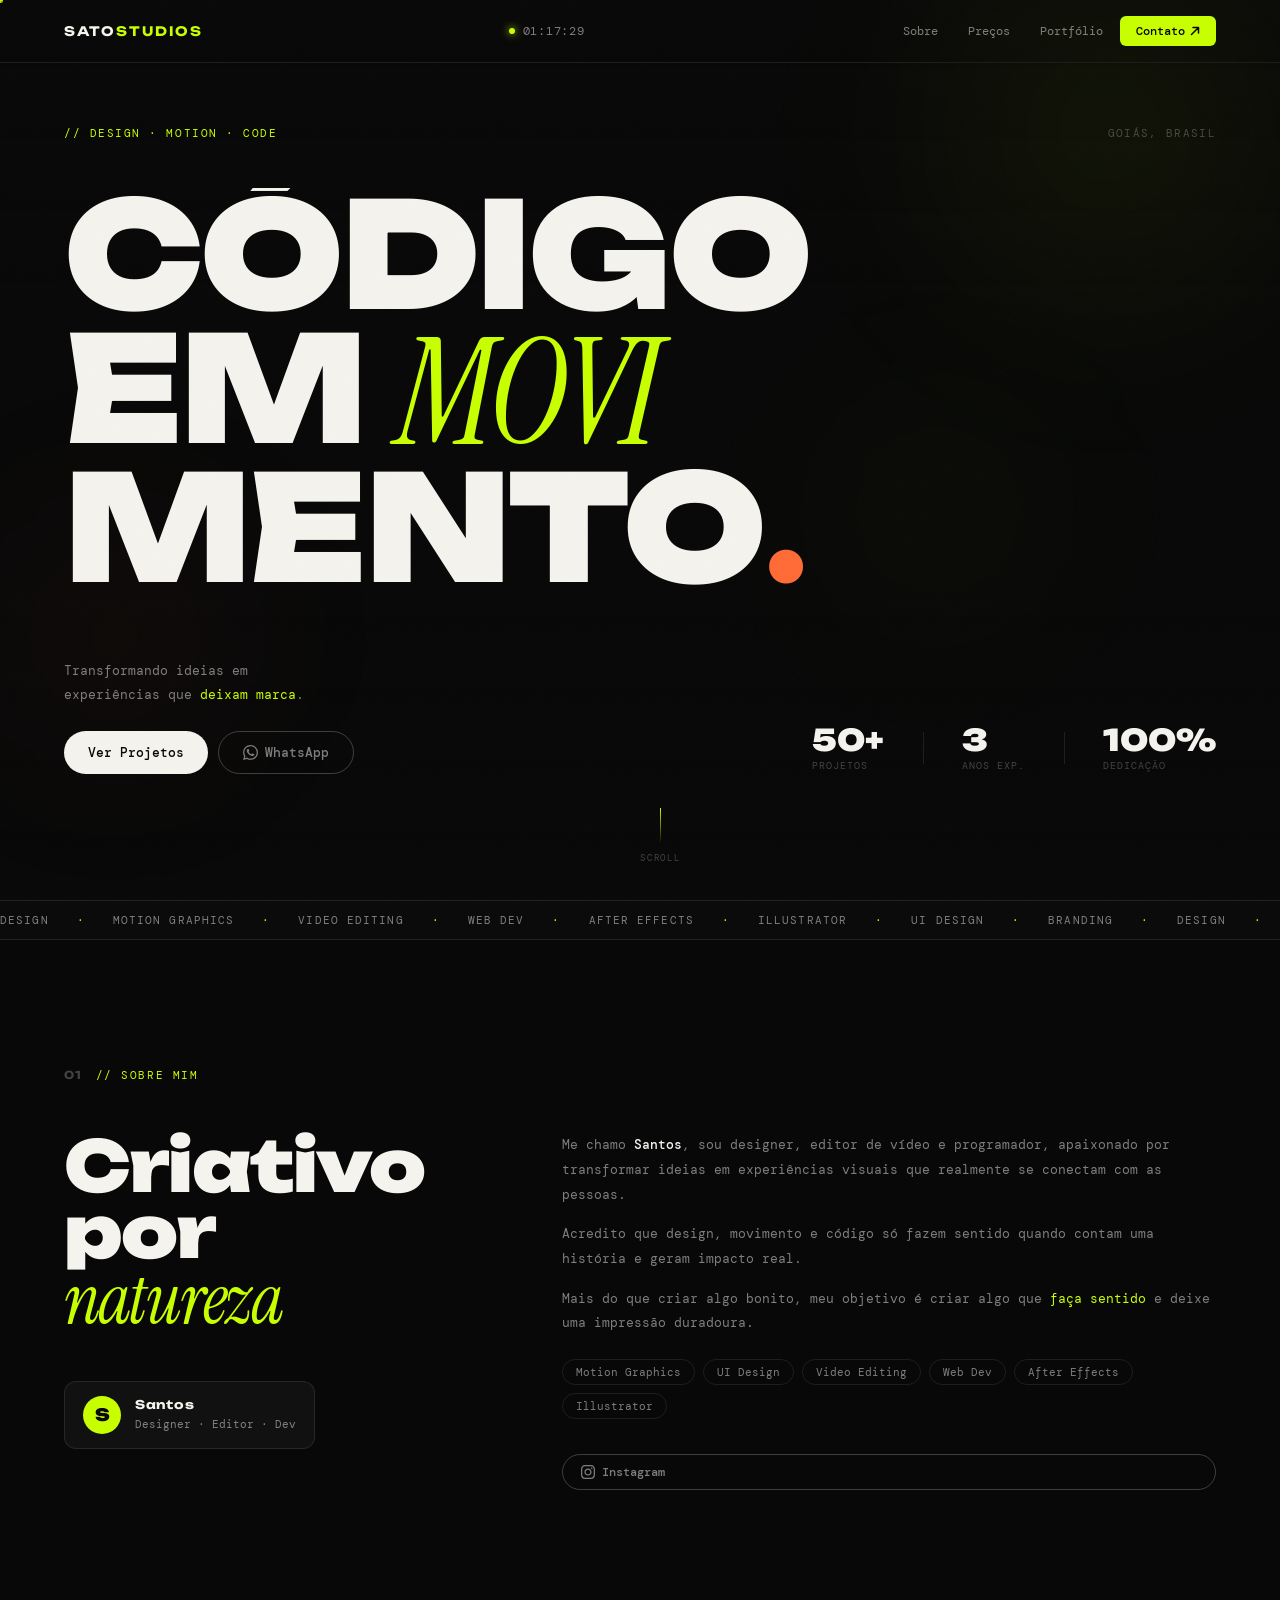
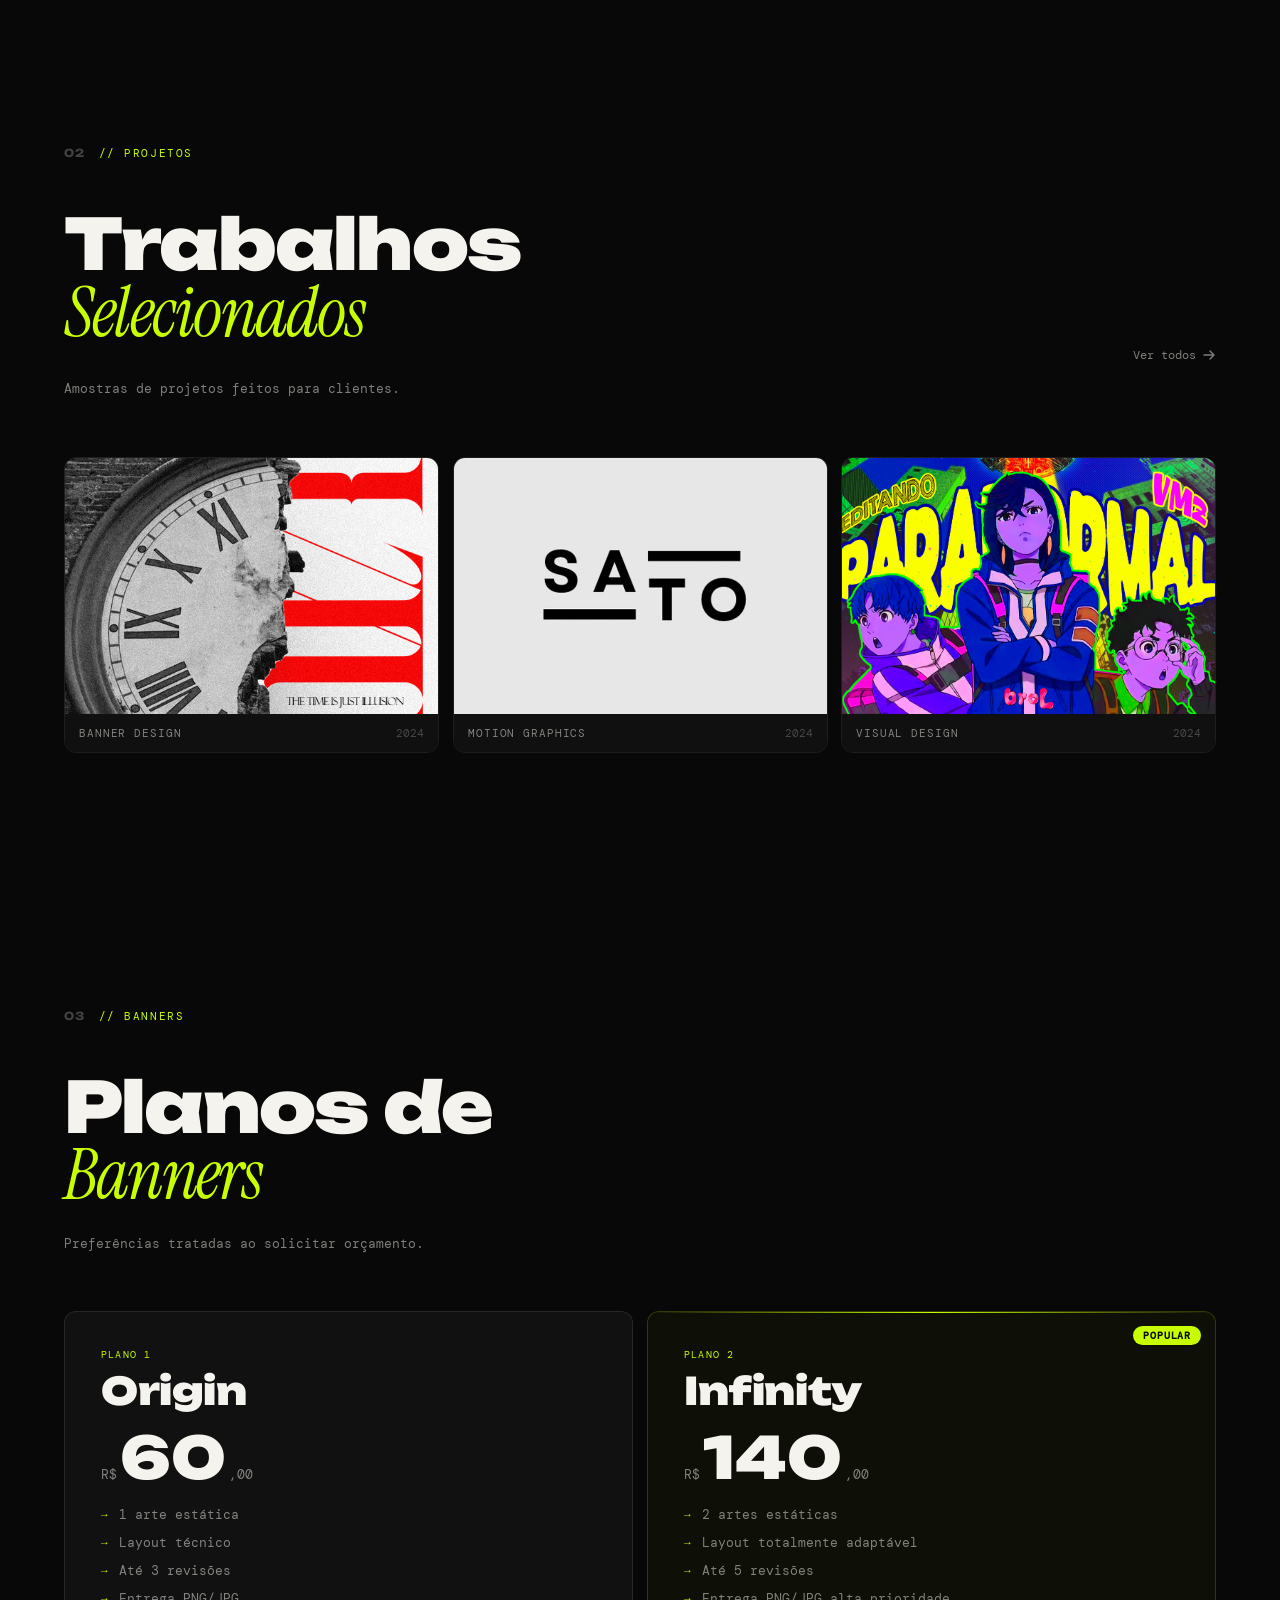
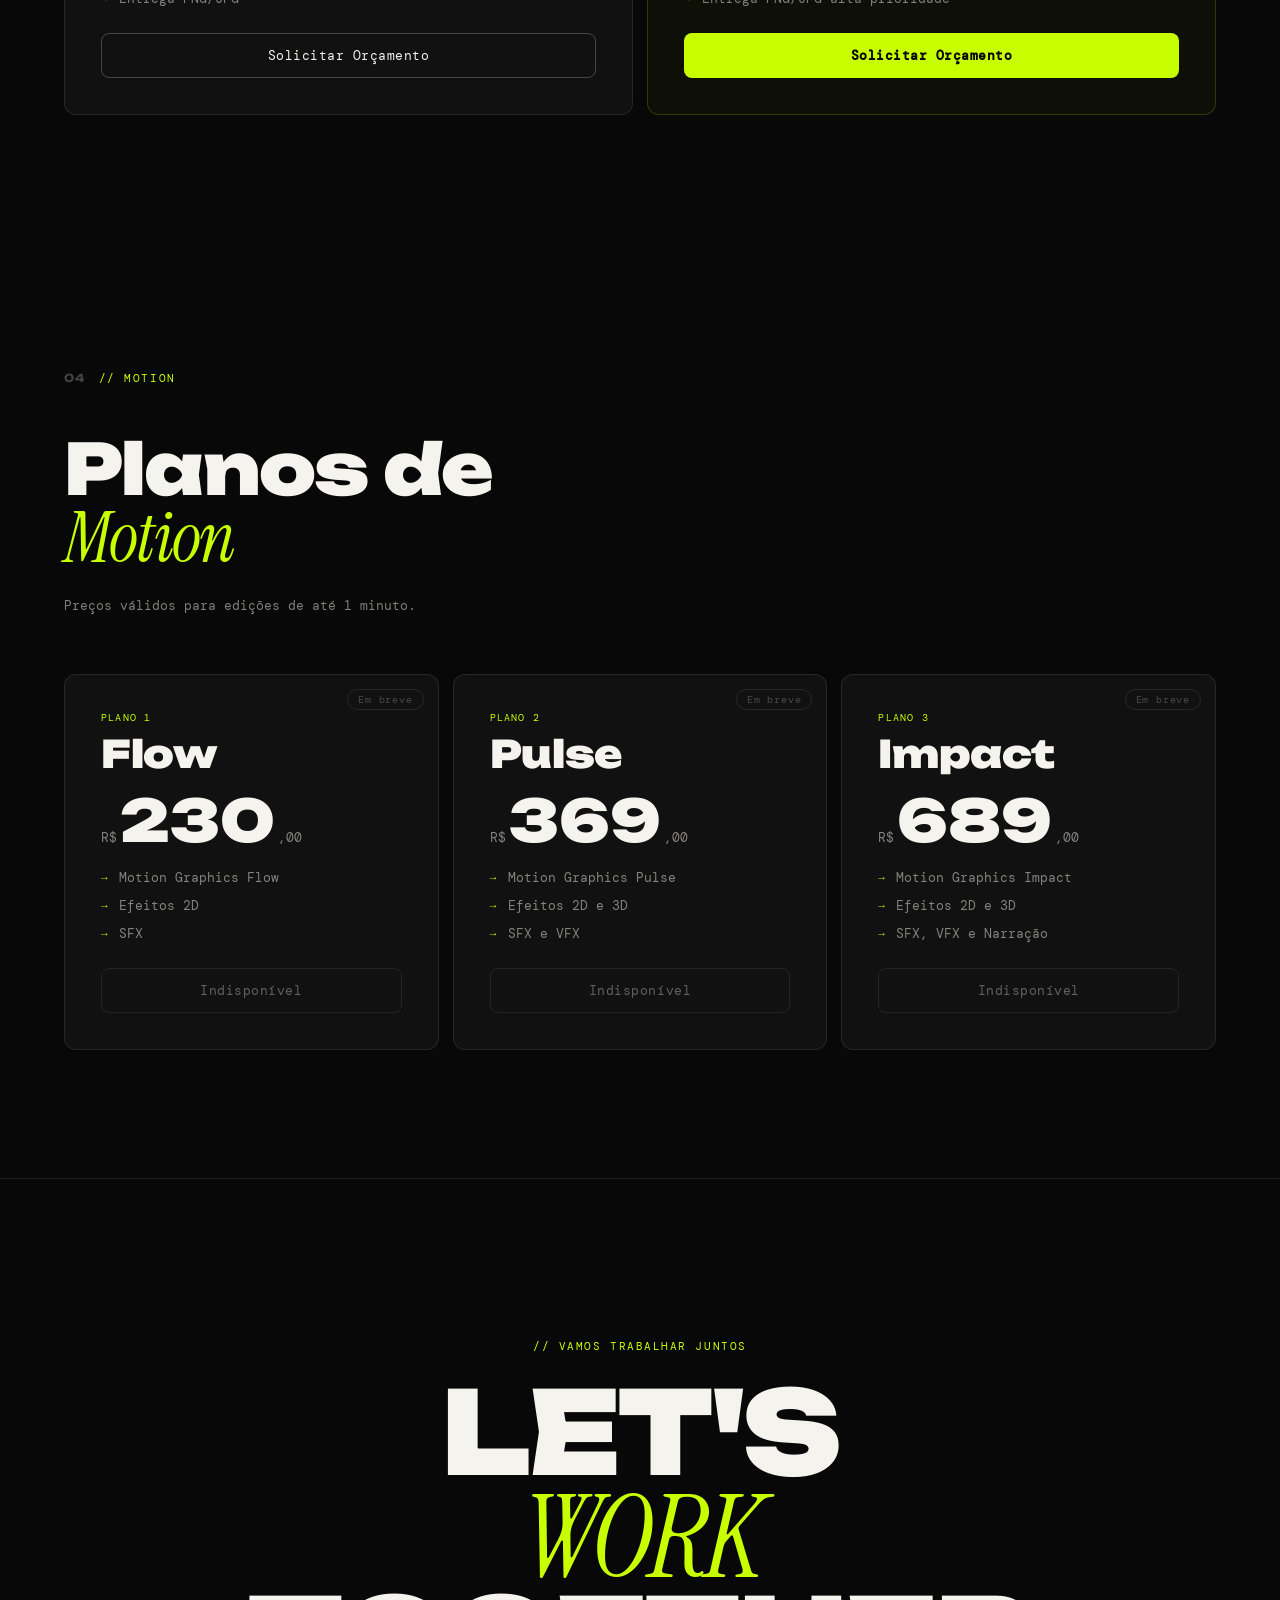
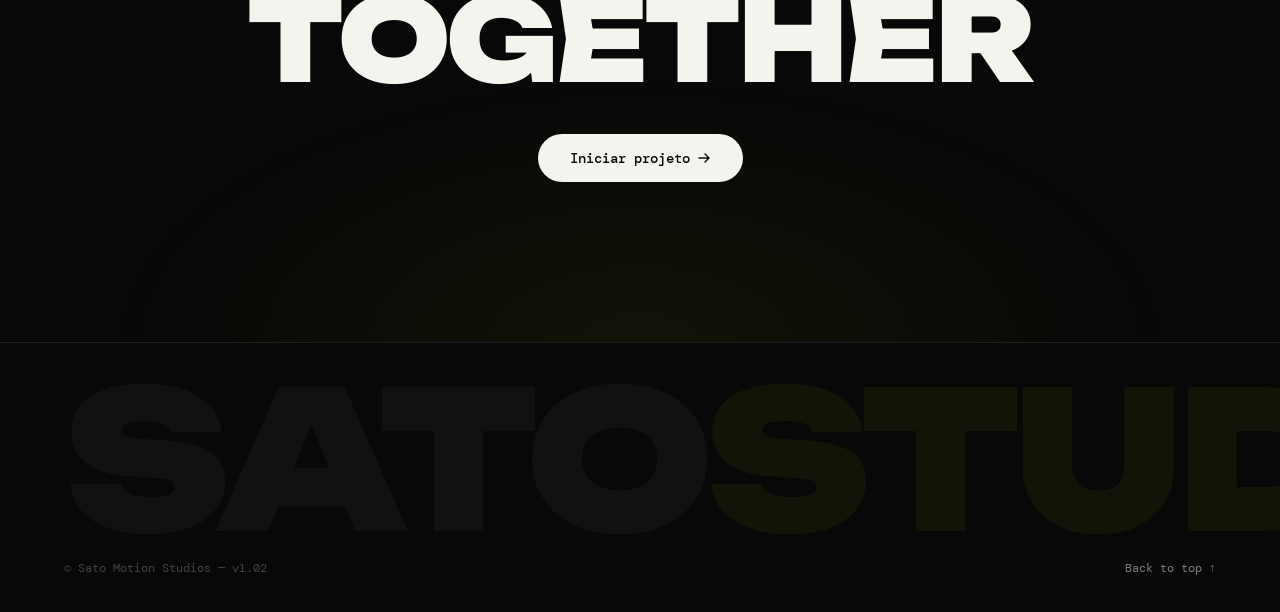
==== commit c486bbb4: "Ai papai commit" ====
--- a/index.html
+++ b/index.html
@@ -1,314 +1,366 @@
 <!DOCTYPE html>
 <html lang="pt-br">
 <head>
-  <meta charset="UTF-8" />
+  <meta charset="UTF-8"/>
   <title>SATO STUDIOS</title>
-  <meta name="viewport" content="width=device-width, initial-scale=1.0" />
+  <meta name="viewport" content="width=device-width, initial-scale=1.0"/>
   <link rel="icon" href="logo.png" type="image/png">
   <link rel="preconnect" href="https://fonts.googleapis.com">
   <link rel="preconnect" href="https://fonts.gstatic.com" crossorigin>
   <link href="https://fonts.googleapis.com/css2?family=Unbounded:wght@300;400;700;900&family=Instrument+Serif:ital@0;1&family=DM+Mono:wght@300;400;500&display=swap" rel="stylesheet">
-  <link rel="stylesheet" href="style.css" />
+  <link rel="stylesheet" href="style.css"/>
 </head>
 <body>
 
-  <!-- Noise -->
-  <div class="noise"></div>
-
-  <!-- Video Background -->
-  <div class="video-bg">
-    <video autoplay muted loop playsinline>
-      <source src="Fundo.mp4" type="video/mp4">
-    </video>
-    <div class="video-veil"></div>
-  </div>
-
-  <!-- ── HEADER ── -->
-  <header class="hdr" id="hdr">
-    <div class="hdr-left">
-      <a href="index.html" class="wordmark">SATO<span>STUDIOS</span></a>
-    </div>
-    <div class="hdr-center">
-      <div class="live-dot"></div>
-      <span id="clock" class="clock">00:00:00</span>
-    </div>
-    <nav class="hdr-right">
-      <a href="#sobre" class="hdr-link">Sobre</a>
-      <a href="#precos" class="hdr-link">Preços</a>
-      <a href="https://wa.me/993486316" target="_blank" class="hdr-cta">
-        Contato&nbsp;<svg width="10" height="10" viewBox="0 0 10 10" fill="none"><path d="M1.5 8.5L8.5 1.5M8.5 1.5H3M8.5 1.5V7" stroke="currentColor" stroke-width="1.4" stroke-linecap="round"/></svg>
+<!-- Noise -->
+<div class="noise" aria-hidden="true"></div>
+
+<!-- Video BG -->
+<div class="video-bg" aria-hidden="true">
+  <video autoplay muted loop playsinline>
+    <source src="Fundo.mp4" type="video/mp4">
+  </video>
+  <div class="video-veil"></div>
+</div>
+
+<!-- Custom cursor (desktop only) -->
+<div class="c-dot" id="cDot" aria-hidden="true"></div>
+<div class="c-ring" id="cRing" aria-hidden="true"></div>
+
+<!-- ════════════════════════════════
+     HEADER
+════════════════════════════════ -->
+<header class="hdr" id="hdr">
+  <div class="hdr-inner">
+    <a href="index.html" class="wordmark" aria-label="Sato Studios Home">
+      SATO<span>STUDIOS</span>
+    </a>
+
+    <div class="hdr-mid">
+      <span class="live-dot" aria-hidden="true"></span>
+      <span id="clock" class="clock" aria-live="polite">00:00:00</span>
+    </div>
+
+    <nav class="hdr-nav" aria-label="Principal">
+      <a href="#sobre"  class="hl">Sobre</a>
+      <a href="#precos" class="hl">Preços</a>
+      <a href="portfolio.html" class="hl">Portfólio</a>
+      <a href="https://wa.me/993486316" target="_blank" rel="noopener" class="hdr-cta">
+        Contato <svg width="10" height="10" viewBox="0 0 10 10" fill="none" aria-hidden="true"><path d="M1.5 8.5L8.5 1.5M8.5 1.5H3M8.5 1.5V7" stroke="currentColor" stroke-width="1.5" stroke-linecap="round"/></svg>
       </a>
     </nav>
-    <!-- Mobile -->
-    <button class="burger" id="burger" aria-label="Menu"><span></span><span></span></button>
-    <div class="mob-nav" id="mobNav">
-      <a href="#sobre" class="mob-link">Sobre</a>
-      <a href="#precos" class="mob-link">Preços</a>
-      <a href="portfolio.html" class="mob-link">Portfólio</a>
-      <a href="https://wa.me/993486316" target="_blank" class="mob-link">Contato →</a>
-    </div>
-  </header>
-
-  <!-- ── HERO ── -->
-  <section class="hero">
-    <div class="hero-top">
-      <span class="hero-tag">// Design · Motion · Code</span>
-      <span class="hero-location">GOIÁS, BRASIL</span>
+
+    <button class="burger" id="burger" aria-label="Abrir menu" aria-expanded="false">
+      <span></span><span></span>
+    </button>
+  </div>
+
+  <nav class="mob-nav" id="mobNav" aria-label="Menu mobile" hidden>
+    <a href="#sobre"  class="ml" tabindex="-1">Sobre</a>
+    <a href="#precos" class="ml" tabindex="-1">Preços</a>
+    <a href="portfolio.html" class="ml" tabindex="-1">Portfólio</a>
+    <a href="https://wa.me/993486316" target="_blank" rel="noopener" class="ml accent" tabindex="-1">Contato →</a>
+  </nav>
+</header>
+
+<!-- ════════════════════════════════
+     HERO
+════════════════════════════════ -->
+<section class="hero" id="hero">
+
+  <!-- parallax layers -->
+  <div class="px-layer px-slow" aria-hidden="true">
+    <div class="orb o1"></div>
+    <div class="orb o2"></div>
+  </div>
+  <div class="px-layer px-mid" aria-hidden="true">
+    <div class="orb o3"></div>
+  </div>
+
+  <div class="hero-wrap">
+    <div class="hero-top anim-fade-down">
+      <span class="h-tag">// Design · Motion · Code</span>
+      <span class="h-loc">GOIÁS, BRASIL</span>
     </div>
 
     <h1 class="hero-display">
-      <span class="hd-line l1">CÓDIGO</span>
-      <span class="hd-line l2">EM <em>MOVI</em></span>
-      <span class="hd-line l3">MENTO<span class="hd-dot">.</span></span>
+      <span class="hd l1">CÓDIGO</span>
+      <span class="hd l2">EM <em>MOVI</em></span>
+      <span class="hd l3">MENTO<b class="dot">.</b></span>
     </h1>
 
-    <div class="hero-bottom">
+    <div class="hero-bottom anim-fade-up">
       <div class="hero-desc">
-        <p>Transformando ideias em<br>experiências que deixam marca.</p>
-        <div class="hero-actions">
-          <a href="portfolio.html" class="btn-pill filled">Ver Projetos</a>
-          <a href="https://wa.me/993486316" target="_blank" class="btn-pill ghost">
-            <svg width="15" height="15" viewBox="0 0 24 24" fill="currentColor"><path d="M17.472 14.382c-.297-.149-1.758-.867-2.03-.967-.273-.099-.471-.148-.67.15-.197.297-.767.966-.94 1.164-.173.199-.347.223-.644.075-.297-.15-1.255-.463-2.39-1.475-.883-.788-1.48-1.761-1.653-2.059-.173-.297-.018-.458.13-.606.134-.133.298-.347.446-.52.149-.174.198-.298.298-.497.099-.198.05-.371-.025-.52-.075-.149-.669-1.612-.916-2.207-.242-.579-.487-.5-.669-.51-.173-.008-.371-.01-.57-.01-.198 0-.52.074-.792.372-.272.297-1.04 1.016-1.04 2.479 0 1.462 1.065 2.875 1.213 3.074.149.198 2.096 3.2 5.077 4.487.709.306 1.262.489 1.694.625.712.227 1.36.195 1.871.118.571-.085 1.758-.719 2.006-1.413.248-.694.248-1.289.173-1.413-.074-.124-.272-.198-.57-.347m-5.421 7.403h-.004a9.87 9.87 0 01-5.031-1.378l-.361-.214-3.741.982.998-3.648-.235-.374a9.86 9.86 0 01-1.51-5.26c.001-5.45 4.436-9.884 9.888-9.884 2.64 0 5.122 1.03 6.988 2.898a9.825 9.825 0 012.893 6.994c-.003 5.45-4.437 9.884-9.885 9.884m8.413-18.297A11.815 11.815 0 0012.05 0C5.495 0 .16 5.335.157 11.892c0 2.096.547 4.142 1.588 5.945L.057 24l6.305-1.654a11.882 11.882 0 005.683 1.448h.005c6.554 0 11.89-5.335 11.893-11.893a11.821 11.821 0 00-3.48-8.413z"/></svg>
+        <p>Transformando ideias em<br>experiências que <em>deixam marca</em>.</p>
+        <div class="hero-btns">
+          <a href="portfolio.html" class="btn-p">Ver Projetos</a>
+          <a href="https://wa.me/993486316" target="_blank" rel="noopener" class="btn-g">
+            <svg width="15" height="15" viewBox="0 0 24 24" fill="currentColor" aria-hidden="true"><path d="M17.472 14.382c-.297-.149-1.758-.867-2.03-.967-.273-.099-.471-.148-.67.15-.197.297-.767.966-.94 1.164-.173.199-.347.223-.644.075-.297-.15-1.255-.463-2.39-1.475-.883-.788-1.48-1.761-1.653-2.059-.173-.297-.018-.458.13-.606.134-.133.298-.347.446-.52.149-.174.198-.298.298-.497.099-.198.05-.371-.025-.52-.075-.149-.669-1.612-.916-2.207-.242-.579-.487-.5-.669-.51-.173-.008-.371-.01-.57-.01-.198 0-.52.074-.792.372-.272.297-1.04 1.016-1.04 2.479 0 1.462 1.065 2.875 1.213 3.074.149.198 2.096 3.2 5.077 4.487.709.306 1.262.489 1.694.625.712.227 1.36.195 1.871.118.571-.085 1.758-.719 2.006-1.413.248-.694.248-1.289.173-1.413-.074-.124-.272-.198-.57-.347m-5.421 7.403h-.004a9.87 9.87 0 01-5.031-1.378l-.361-.214-3.741.982.998-3.648-.235-.374a9.86 9.86 0 01-1.51-5.26c.001-5.45 4.436-9.884 9.888-9.884 2.64 0 5.122 1.03 6.988 2.898a9.825 9.825 0 012.893 6.994c-.003 5.45-4.437 9.884-9.885 9.884m8.413-18.297A11.815 11.815 0 0012.05 0C5.495 0 .16 5.335.157 11.892c0 2.096.547 4.142 1.588 5.945L.057 24l6.305-1.654a11.882 11.882 0 005.683 1.448h.005c6.554 0 11.89-5.335 11.893-11.893a11.821 11.821 0 00-3.48-8.413z"/></svg>
             WhatsApp
           </a>
         </div>
       </div>
+
       <div class="hero-stats">
-        <div class="stat-item">
-          <span class="sn">50+</span>
+        <div class="stat">
+          <span class="sn" data-count="50" data-suffix="+">0</span>
           <span class="sl">Projetos</span>
         </div>
-        <div class="stat-item">
-          <span class="sn">3</span>
+        <div class="sdiv" aria-hidden="true"></div>
+        <div class="stat">
+          <span class="sn" data-count="3">0</span>
           <span class="sl">Anos exp.</span>
         </div>
-        <div class="stat-item">
-          <span class="sn">100%</span>
+        <div class="sdiv" aria-hidden="true"></div>
+        <div class="stat">
+          <span class="sn" data-count="100" data-suffix="%">0</span>
           <span class="sl">Dedicação</span>
         </div>
       </div>
     </div>
-
-    <div class="scroll-hint">
-      <div class="sh-line"></div>
-      <span>scroll</span>
-    </div>
-  </section>
-
-  <!-- ── SOBRE ── -->
-  <section class="section" id="sobre">
-    <div class="sec-wrap">
-      <div class="sec-eyebrow">
-        <span class="sec-num">01</span>
-        <span class="sec-tag">// sobre mim</span>
-      </div>
-
-      <div class="about-layout">
-        <div class="about-left">
-          <h2 class="sec-title">Criativo<br>por<br><em>natureza</em></h2>
-          <div class="about-chip">
-            <div class="chip-avatar">S</div>
-            <div>
-              <strong>Santos</strong>
-              <span>Designer · Editor · Dev</span>
-            </div>
+  </div>
+
+  <div class="scroll-hint" aria-hidden="true">
+    <div class="sh-line"></div>
+    <span>scroll</span>
+  </div>
+</section>
+
+<!-- ════════════════════════════════
+     MARQUEE strip
+════════════════════════════════ -->
+<div class="marquee-strip" aria-hidden="true">
+  <div class="marquee-track">
+    <span>Design</span><span class="dot-sep">·</span>
+    <span>Motion Graphics</span><span class="dot-sep">·</span>
+    <span>Video Editing</span><span class="dot-sep">·</span>
+    <span>Web Dev</span><span class="dot-sep">·</span>
+    <span>After Effects</span><span class="dot-sep">·</span>
+    <span>Illustrator</span><span class="dot-sep">·</span>
+    <span>UI Design</span><span class="dot-sep">·</span>
+    <span>Branding</span><span class="dot-sep">·</span>
+    <!-- duplicate for seamless loop -->
+    <span>Design</span><span class="dot-sep">·</span>
+    <span>Motion Graphics</span><span class="dot-sep">·</span>
+    <span>Video Editing</span><span class="dot-sep">·</span>
+    <span>Web Dev</span><span class="dot-sep">·</span>
+    <span>After Effects</span><span class="dot-sep">·</span>
+    <span>Illustrator</span><span class="dot-sep">·</span>
+    <span>UI Design</span><span class="dot-sep">·</span>
+    <span>Branding</span><span class="dot-sep">·</span>
+  </div>
+</div>
+
+<!-- ════════════════════════════════
+     SOBRE
+════════════════════════════════ -->
+<section class="sec" id="sobre">
+  <div class="sec-wrap">
+
+    <div class="eyebrow reveal">
+      <span class="enum">01</span>
+      <span class="etag">// sobre mim</span>
+    </div>
+
+    <div class="about-grid">
+      <div class="about-l reveal">
+        <h2 class="sec-title">Criativo<br>por<br><em>natureza</em></h2>
+        <div class="chip">
+          <div class="chip-av">S</div>
+          <div>
+            <strong>Santos</strong>
+            <span>Designer · Editor · Dev</span>
           </div>
         </div>
-        <div class="about-right">
-          <p>Me chamo <strong>Santos</strong>, sou designer, editor de vídeo e programador, apaixonado por transformar ideias em experiências visuais que realmente se conectam com as pessoas.</p>
-          <p>Gosto de entender o propósito por trás de cada projeto, porque acredito que design, movimento e código só fazem sentido quando contam uma história e geram impacto real.</p>
-          <p>Mais do que criar algo bonito, meu objetivo é criar algo que <em>faça sentido</em> — que represente quem está por trás da marca e deixe uma impressão duradoura.</p>
-          <div class="tags-row">
-            <span class="tag">Motion Graphics</span>
-            <span class="tag">UI Design</span>
-            <span class="tag">Video Editing</span>
-            <span class="tag">Web Dev</span>
-            <span class="tag">After Effects</span>
-            <span class="tag">Illustrator</span>
-          </div>
-          <a href="https://www.instagram.com/sato_motion/" target="_blank" class="btn-pill ghost sm">
-            <svg width="14" height="14" viewBox="0 0 24 24" fill="currentColor"><path d="M12 2.163c3.204 0 3.584.012 4.85.07 3.252.148 4.771 1.691 4.919 4.919.058 1.265.069 1.645.069 4.849 0 3.205-.012 3.584-.069 4.849-.149 3.225-1.664 4.771-4.919 4.919-1.266.058-1.644.07-4.85.07-3.204 0-3.584-.012-4.849-.07-3.26-.149-4.771-1.699-4.919-4.92-.058-1.265-.07-1.644-.07-4.849 0-3.204.013-3.583.07-4.849.149-3.227 1.664-4.771 4.919-4.919 1.266-.057 1.645-.069 4.849-.069zm0-2.163c-3.259 0-3.667.014-4.947.072-4.358.2-6.78 2.618-6.98 6.98-.059 1.281-.073 1.689-.073 4.948 0 3.259.014 3.668.072 4.948.2 4.358 2.618 6.78 6.98 6.98 1.281.058 1.689.072 4.948.072 3.259 0 3.668-.014 4.948-.072 4.354-.2 6.782-2.618 6.979-6.98.059-1.28.073-1.689.073-4.948 0-3.259-.014-3.667-.072-4.947-.196-4.354-2.617-6.78-6.979-6.98-1.281-.059-1.69-.073-4.949-.073zm0 5.838c-3.403 0-6.162 2.759-6.162 6.162s2.759 6.163 6.162 6.163 6.162-2.759 6.162-6.163c0-3.403-2.759-6.162-6.162-6.162zm0 10.162c-2.209 0-4-1.79-4-4 0-2.209 1.791-4 4-4s4 1.791 4 4c0 2.21-1.791 4-4 4zm6.406-11.845c-.796 0-1.441.645-1.441 1.44s.645 1.44 1.441 1.44c.795 0 1.439-.645 1.439-1.44s-.644-1.44-1.439-1.44z"/></svg>
-            Instagram
-          </a>
-        </div>
-      </div>
-    </div>
-  </section>
-
-  <!-- ── PROJETOS ── -->
-  <section class="section">
-    <div class="sec-wrap">
-      <div class="sec-eyebrow">
-        <span class="sec-num">02</span>
-        <span class="sec-tag">// projetos</span>
-      </div>
-      <div class="projects-header">
-        <h2 class="sec-title">Trabalhos<br><em>Selecionados</em></h2>
-        <a href="portfolio.html" class="link-arr">Ver todos <svg width="14" height="14" viewBox="0 0 14 14" fill="none"><path d="M2 7h10M8 3l4 4-4 4" stroke="currentColor" stroke-width="1.4" stroke-linecap="round"/></svg></a>
-      </div>
-      <p class="sec-sub">Algumas amostras dos meus projetos feitos para clientes.</p>
-
-      <div class="proj-grid">
-        <a href="portfolio.html" class="proj-card r-up">
-          <div class="proj-img" style="background-image:url('teste-1.jpeg')">
-            <div class="proj-overlay">
-              <span>Ver projeto <svg width="14" height="14" viewBox="0 0 14 14" fill="none"><path d="M2 12L12 2M12 2H5M12 2V9" stroke="currentColor" stroke-width="1.5" stroke-linecap="round"/></svg></span>
-            </div>
-          </div>
-          <div class="proj-meta">
-            <span class="proj-cat">Banner Design</span>
-            <span class="proj-year">2024</span>
-          </div>
+      </div>
+
+      <div class="about-r reveal" style="--rd:.1s">
+        <p>Me chamo <strong>Santos</strong>, sou designer, editor de vídeo e programador, apaixonado por transformar ideias em experiências visuais que realmente se conectam com as pessoas.</p>
+        <p>Acredito que design, movimento e código só fazem sentido quando contam uma história e geram impacto real.</p>
+        <p>Mais do que criar algo bonito, meu objetivo é criar algo que <em>faça sentido</em> e deixe uma impressão duradoura.</p>
+        <div class="tags">
+          <span class="tag">Motion Graphics</span>
+          <span class="tag">UI Design</span>
+          <span class="tag">Video Editing</span>
+          <span class="tag">Web Dev</span>
+          <span class="tag">After Effects</span>
+          <span class="tag">Illustrator</span>
+        </div>
+        <a href="https://www.instagram.com/sato_motion/" target="_blank" rel="noopener" class="btn-g sm">
+          <svg width="14" height="14" viewBox="0 0 24 24" fill="currentColor" aria-hidden="true"><path d="M12 2.163c3.204 0 3.584.012 4.85.07 3.252.148 4.771 1.691 4.919 4.919.058 1.265.069 1.645.069 4.849 0 3.205-.012 3.584-.069 4.849-.149 3.225-1.664 4.771-4.919 4.919-1.266.058-1.644.07-4.85.07-3.204 0-3.584-.012-4.849-.07-3.26-.149-4.771-1.699-4.919-4.92-.058-1.265-.07-1.644-.07-4.849 0-3.204.013-3.583.07-4.849.149-3.227 1.664-4.771 4.919-4.919 1.266-.057 1.645-.069 4.849-.069zm0-2.163c-3.259 0-3.667.014-4.947.072-4.358.2-6.78 2.618-6.98 6.98-.059 1.281-.073 1.689-.073 4.948 0 3.259.014 3.668.072 4.948.2 4.358 2.618 6.78 6.98 6.98 1.281.058 1.689.072 4.948.072 3.259 0 3.668-.014 4.948-.072 4.354-.2 6.782-2.618 6.979-6.98.059-1.28.073-1.689.073-4.948 0-3.259-.014-3.667-.072-4.947-.196-4.354-2.617-6.78-6.979-6.98-1.281-.059-1.69-.073-4.949-.073zm0 5.838c-3.403 0-6.162 2.759-6.162 6.162s2.759 6.163 6.162 6.163 6.162-2.759 6.162-6.163c0-3.403-2.759-6.162-6.162-6.162zm0 10.162c-2.209 0-4-1.79-4-4 0-2.209 1.791-4 4-4s4 1.791 4 4c0 2.21-1.791 4-4 4zm6.406-11.845c-.796 0-1.441.645-1.441 1.44s.645 1.44 1.441 1.44c.795 0 1.439-.645 1.439-1.44s-.644-1.44-1.439-1.44z"/></svg>
+          Instagram
         </a>
-        <a href="portfolio.html" class="proj-card r-up" style="--d:.1s">
-          <div class="proj-img" style="background-image:url('teste-5.jpeg')">
-            <div class="proj-overlay">
-              <span>Ver projeto <svg width="14" height="14" viewBox="0 0 14 14" fill="none"><path d="M2 12L12 2M12 2H5M12 2V9" stroke="currentColor" stroke-width="1.5" stroke-linecap="round"/></svg></span>
-            </div>
-          </div>
-          <div class="proj-meta">
-            <span class="proj-cat">Motion Graphics</span>
-            <span class="proj-year">2024</span>
-          </div>
-        </a>
-        <a href="portfolio.html" class="proj-card r-up" style="--d:.2s">
-          <div class="proj-img" style="background-image:url('teste-9.jpeg')">
-            <div class="proj-overlay">
-              <span>Ver projeto <svg width="14" height="14" viewBox="0 0 14 14" fill="none"><path d="M2 12L12 2M12 2H5M12 2V9" stroke="currentColor" stroke-width="1.5" stroke-linecap="round"/></svg></span>
-            </div>
-          </div>
-          <div class="proj-meta">
-            <span class="proj-cat">Visual Design</span>
-            <span class="proj-year">2024</span>
-          </div>
-        </a>
-      </div>
-    </div>
-  </section>
-
-  <!-- ── BANNERS ── -->
-  <section class="section" id="precos">
-    <div class="sec-wrap">
-      <div class="sec-eyebrow">
-        <span class="sec-num">03</span>
-        <span class="sec-tag">// banners</span>
-      </div>
-      <h2 class="sec-title">Planos de<br><em>Banners</em></h2>
-      <p class="sec-sub">Preferências serão tratadas ao solicitar orçamento.</p>
-
-      <div class="plan-row r-up">
-        <div class="plan-card">
-          <div class="plan-top">
-            <span class="plan-lbl">Plano 1</span>
-            <h3 class="plan-name">Origin</h3>
-            <div class="plan-price">R$<span>60</span><small>,00</small></div>
-          </div>
-          <ul class="plan-feats">
-            <li>1 arte estática</li>
-            <li>Layout técnico</li>
-            <li>Até 3 revisões</li>
-            <li>Entrega em PNG/JPG</li>
-          </ul>
-          <a href="https://wa.me/993486316" target="_blank" class="plan-btn">Solicitar Orçamento</a>
-        </div>
-
-        <div class="plan-card hot">
-          <div class="hot-label">Popular</div>
-          <div class="plan-top">
-            <span class="plan-lbl">Plano 2</span>
-            <h3 class="plan-name">Infinity</h3>
-            <div class="plan-price">R$<span>140</span><small>,00</small></div>
-          </div>
-          <ul class="plan-feats">
-            <li>2 artes estáticas</li>
-            <li>Layout totalmente adaptável</li>
-            <li>Até 5 revisões</li>
-            <li>Entrega PNG/JPG alta prioridade</li>
-          </ul>
-          <a href="https://wa.me/993486316" target="_blank" class="plan-btn accent">Solicitar Orçamento</a>
-        </div>
-      </div>
-    </div>
-  </section>
-
-  <!-- ── MOTION ── -->
-  <section class="section" id="motion">
-    <div class="sec-wrap">
-      <div class="sec-eyebrow">
-        <span class="sec-num">04</span>
-        <span class="sec-tag">// motion</span>
-      </div>
-      <h2 class="sec-title">Planos de<br><em>Motion</em></h2>
-      <p class="sec-sub">Preços válidos apenas para edições de até 1 minuto.</p>
-
-      <div class="plan-row three r-up">
-        <div class="plan-card dim">
-          <div class="dim-badge">Em breve</div>
-          <div class="plan-top">
-            <span class="plan-lbl">Plano 1</span>
-            <h3 class="plan-name">Flow</h3>
-            <div class="plan-price">R$<span>230</span><small>,00</small></div>
-          </div>
-          <ul class="plan-feats">
-            <li>Motion Graphics Flow</li>
-            <li>Efeitos 2D</li>
-            <li>SFX</li>
-          </ul>
-          <button class="plan-btn" disabled>Indisponível</button>
-        </div>
-        <div class="plan-card dim">
-          <div class="dim-badge">Em breve</div>
-          <div class="plan-top">
-            <span class="plan-lbl">Plano 2</span>
-            <h3 class="plan-name">Pulse</h3>
-            <div class="plan-price">R$<span>370</span><small>,00</small></div>
-          </div>
-          <ul class="plan-feats">
-            <li>Motion Graphics Pulse</li>
-            <li>Efeitos 2D e 3D</li>
-            <li>SFX e VFX</li>
-          </ul>
-          <button class="plan-btn" disabled>Indisponível</button>
-        </div>
-        <div class="plan-card dim">
-          <div class="dim-badge">Em breve</div>
-          <div class="plan-top">
-            <span class="plan-lbl">Plano 3</span>
-            <h3 class="plan-name">Impact</h3>
-            <div class="plan-price">R$<span>690</span><small>,00</small></div>
-          </div>
-          <ul class="plan-feats">
-            <li>Motion Graphics Impact</li>
-            <li>Efeitos 2D e 3D</li>
-            <li>SFX, VFX e Narração</li>
-          </ul>
-          <button class="plan-btn" disabled>Indisponível</button>
-        </div>
-      </div>
-    </div>
-  </section>
-
-  <!-- ── CTA ── -->
-  <section class="cta-section">
-    <div class="cta-inner r-up">
-      <p class="cta-eyebrow">// vamos trabalhar juntos</p>
-      <h2 class="cta-display">LET'S<br><em>WORK</em><br>TOGETHER</h2>
-      <a href="https://wa.me/993486316" target="_blank" class="btn-pill filled lg">
-        Iniciar projeto
-        <svg width="14" height="14" viewBox="0 0 14 14" fill="none"><path d="M2 7h10M8 3l4 4-4 4" stroke="currentColor" stroke-width="1.4" stroke-linecap="round"/></svg>
+      </div>
+    </div>
+  </div>
+</section>
+
+<!-- ════════════════════════════════
+     PROJETOS
+════════════════════════════════ -->
+<section class="sec">
+  <div class="sec-wrap">
+
+    <div class="eyebrow reveal">
+      <span class="enum">02</span>
+      <span class="etag">// projetos</span>
+    </div>
+
+    <div class="proj-hdr reveal">
+      <h2 class="sec-title">Trabalhos<br><em>Selecionados</em></h2>
+      <a href="portfolio.html" class="link-arr">Ver todos <svg width="14" height="14" viewBox="0 0 14 14" fill="none" aria-hidden="true"><path d="M2 7h10M8 3l4 4-4 4" stroke="currentColor" stroke-width="1.4" stroke-linecap="round"/></svg></a>
+    </div>
+    <p class="sec-sub reveal" style="--rd:.05s">Amostras de projetos feitos para clientes.</p>
+
+    <div class="proj-grid">
+      <a href="portfolio.html" class="pcard reveal" style="--rd:.0s">
+        <div class="pimg" style="background-image:url('teste-1.jpeg')">
+          <div class="pover"><span>Abrir <svg width="12" height="12" viewBox="0 0 12 12" fill="none"><path d="M1.5 10.5L10.5 1.5M10.5 1.5H4M10.5 1.5V8" stroke="currentColor" stroke-width="1.5" stroke-linecap="round"/></svg></span></div>
+        </div>
+        <div class="pmeta"><span class="pcat">Banner Design</span><span class="pyr">2024</span></div>
       </a>
-    </div>
-  </section>
-
-  <!-- ── FOOTER ── -->
-  <footer class="footer">
-    <div class="footer-giant">SATO<span>STUDIOS</span></div>
-    <div class="footer-bar">
-      <p>© Sato Motion Studios — v1.02</p>
-      <a href="#" id="backTop" class="back-top">Back to top ↑</a>
-    </div>
-  </footer>
-
-  <script src="script.js"></script>
+      <a href="portfolio.html" class="pcard reveal" style="--rd:.1s">
+        <div class="pimg" style="background-image:url('teste-5.jpeg')">
+          <div class="pover"><span>Abrir <svg width="12" height="12" viewBox="0 0 12 12" fill="none"><path d="M1.5 10.5L10.5 1.5M10.5 1.5H4M10.5 1.5V8" stroke="currentColor" stroke-width="1.5" stroke-linecap="round"/></svg></span></div>
+        </div>
+        <div class="pmeta"><span class="pcat">Motion Graphics</span><span class="pyr">2024</span></div>
+      </a>
+      <a href="portfolio.html" class="pcard reveal" style="--rd:.2s">
+        <div class="pimg" style="background-image:url('teste-9.jpeg')">
+          <div class="pover"><span>Abrir <svg width="12" height="12" viewBox="0 0 12 12" fill="none"><path d="M1.5 10.5L10.5 1.5M10.5 1.5H4M10.5 1.5V8" stroke="currentColor" stroke-width="1.5" stroke-linecap="round"/></svg></span></div>
+        </div>
+        <div class="pmeta"><span class="pcat">Visual Design</span><span class="pyr">2024</span></div>
+      </a>
+    </div>
+  </div>
+</section>
+
+<!-- ════════════════════════════════
+     BANNERS PRICING
+════════════════════════════════ -->
+<section class="sec" id="precos">
+  <div class="sec-wrap">
+
+    <div class="eyebrow reveal">
+      <span class="enum">03</span>
+      <span class="etag">// banners</span>
+    </div>
+
+    <h2 class="sec-title reveal">Planos de<br><em>Banners</em></h2>
+    <p class="sec-sub reveal" style="--rd:.05s">Preferências tratadas ao solicitar orçamento.</p>
+
+    <div class="plan-grid two reveal" style="--rd:.1s">
+      <div class="pcard-plan">
+        <span class="plbl">Plano 1</span>
+        <h3 class="pname">Origin</h3>
+        <div class="pprice">R$<b data-count="60">0</b><small>,00</small></div>
+        <ul class="pfeats">
+          <li>1 arte estática</li>
+          <li>Layout técnico</li>
+          <li>Até 3 revisões</li>
+          <li>Entrega PNG/JPG</li>
+        </ul>
+        <a href="https://wa.me/993486316" target="_blank" rel="noopener" class="pbtn">Solicitar Orçamento</a>
+      </div>
+
+      <div class="pcard-plan hot">
+        <div class="hot-lbl">Popular</div>
+        <span class="plbl">Plano 2</span>
+        <h3 class="pname">Infinity</h3>
+        <div class="pprice">R$<b data-count="140">0</b><small>,00</small></div>
+        <ul class="pfeats">
+          <li>2 artes estáticas</li>
+          <li>Layout totalmente adaptável</li>
+          <li>Até 5 revisões</li>
+          <li>Entrega PNG/JPG alta prioridade</li>
+        </ul>
+        <a href="https://wa.me/993486316" target="_blank" rel="noopener" class="pbtn accent">Solicitar Orçamento</a>
+      </div>
+    </div>
+  </div>
+</section>
+
+<!-- ════════════════════════════════
+     MOTION PRICING
+════════════════════════════════ -->
+<section class="sec" id="motion">
+  <div class="sec-wrap">
+
+    <div class="eyebrow reveal">
+      <span class="enum">04</span>
+      <span class="etag">// motion</span>
+    </div>
+
+    <h2 class="sec-title reveal">Planos de<br><em>Motion</em></h2>
+    <p class="sec-sub reveal" style="--rd:.05s">Preços válidos para edições de até 1 minuto.</p>
+
+    <div class="plan-grid three reveal" style="--rd:.1s">
+      <div class="pcard-plan dim">
+        <div class="dim-lbl">Em breve</div>
+        <span class="plbl">Plano 1</span>
+        <h3 class="pname">Flow</h3>
+        <div class="pprice">R$<b data-count="230">0</b><small>,00</small></div>
+        <ul class="pfeats">
+          <li>Motion Graphics Flow</li>
+          <li>Efeitos 2D</li>
+          <li>SFX</li>
+        </ul>
+        <button class="pbtn" disabled>Indisponível</button>
+      </div>
+      <div class="pcard-plan dim">
+        <div class="dim-lbl">Em breve</div>
+        <span class="plbl">Plano 2</span>
+        <h3 class="pname">Pulse</h3>
+        <div class="pprice">R$<b data-count="370">0</b><small>,00</small></div>
+        <ul class="pfeats">
+          <li>Motion Graphics Pulse</li>
+          <li>Efeitos 2D e 3D</li>
+          <li>SFX e VFX</li>
+        </ul>
+        <button class="pbtn" disabled>Indisponível</button>
+      </div>
+      <div class="pcard-plan dim">
+        <div class="dim-lbl">Em breve</div>
+        <span class="plbl">Plano 3</span>
+        <h3 class="pname">Impact</h3>
+        <div class="pprice">R$<b data-count="690">0</b><small>,00</small></div>
+        <ul class="pfeats">
+          <li>Motion Graphics Impact</li>
+          <li>Efeitos 2D e 3D</li>
+          <li>SFX, VFX e Narração</li>
+        </ul>
+        <button class="pbtn" disabled>Indisponível</button>
+      </div>
+    </div>
+  </div>
+</section>
+
+<!-- ════════════════════════════════
+     CTA
+════════════════════════════════ -->
+
+<section class="cta-sec">
+  <div class="cta-inner reveal">
+    <p class="cta-ey">// vamos trabalhar juntos</p>
+    <h2 class="cta-disp">LET'S<br><em>WORK</em><br>TOGETHER</h2>
+    <a href="https://wa.me/993486316" target="_blank" rel="noopener" class="btn-p lg">
+      Iniciar projeto
+      <svg width="14" height="14" viewBox="0 0 14 14" fill="none" aria-hidden="true"><path d="M2 7h10M8 3l4 4-4 4" stroke="currentColor" stroke-width="1.4" stroke-linecap="round"/></svg>
+    </a>
+  </div>
+</section>
+
+<!-- ════════════════════════════════
+     FOOTER
+════════════════════════════════ -->
+<footer class="footer">
+  <div class="footer-giant" aria-hidden="true">SATO<span>STUDIOS</span></div>
+  <div class="footer-bar">
+    <p>© Sato Motion Studios — v1.02</p>
+    <button class="back-top" id="backTop" aria-label="Voltar ao topo">Back to top ↑</button>
+  </div>
+</footer>
+
+<script src="script.js"></script>
 </body>
 </html>
--- a/style.css
+++ b/style.css
@@ -1,732 +1,524 @@
 /* ==========================================
-   SATO STUDIOS — Porto-Inspired Redesign v3.0
+   SATO STUDIOS v3.1 — Rich Animations
    ========================================== */
 
 /* ── RESET ── */
-*, *::before, *::after { margin:0; padding:0; box-sizing:border-box; }
+*,*::before,*::after{margin:0;padding:0;box-sizing:border-box}
 
 /* ── TOKENS ── */
-:root {
-  --black:   #080808;
-  --off:     #0f0f0f;
-  --surface: rgba(255,255,255,0.04);
-  --border:  rgba(255,255,255,0.09);
-  --border-h:rgba(255,255,255,0.22);
-  --white:   #f5f3ee;
-  --muted:   rgba(245,243,238,0.45);
-  --dimmer:  rgba(245,243,238,0.25);
-  --accent:  #c8ff00;   /* neon yellow-green */
-  --accent2: #ff6b35;   /* warm orange pop */
-
-  --f-display: 'Unbounded', sans-serif;
-  --f-serif:   'Instrument Serif', serif;
-  --f-mono:    'DM Mono', monospace;
-
-  --pad: clamp(20px, 5vw, 72px);
-  --r:   12px;
+:root{
+  --bg:    #080808;
+  --off:   #101010;
+  --surf:  rgba(255,255,255,0.04);
+  --bd:    rgba(255,255,255,0.09);
+  --bdh:   rgba(255,255,255,0.22);
+  --w:     #f5f3ee;
+  --mut:   rgba(245,243,238,0.5);
+  --dim:   rgba(245,243,238,0.25);
+  --acc:   #c8ff00;
+  --acc2:  #ff6b35;
+  --fd:    'Unbounded',sans-serif;
+  --fs:    'Instrument Serif',serif;
+  --fm:    'DM Mono',monospace;
+  --pad:   clamp(18px,5vw,72px);
+  --r:     12px;
 }
 
 /* ── BASE ── */
-html { scroll-behavior: auto; }
-
-body {
-  background: var(--black);
-  color: var(--white);
-  font-family: var(--f-mono);
-  overflow-x: hidden;
-  -webkit-font-smoothing: antialiased;
-  cursor: none;
-}
+html{scroll-behavior:auto}
+body{
+  background:var(--bg);
+  color:var(--w);
+  font-family:var(--fm);
+  overflow-x:hidden;
+  -webkit-font-smoothing:antialiased;
+}
+@media(pointer:fine){body{cursor:none}}
 
 /* ── CUSTOM CURSOR ── */
-.cursor-dot, .cursor-ring {
-  position: fixed;
-  pointer-events: none;
-  z-index: 9999;
-  border-radius: 50%;
-  transform: translate(-50%, -50%);
-  transition: opacity .3s;
-}
-.cursor-dot {
-  width: 6px; height: 6px;
-  background: var(--accent);
-  top: 0; left: 0;
-}
-.cursor-ring {
-  width: 36px; height: 36px;
-  border: 1px solid rgba(200,255,0,.4);
-  top: 0; left: 0;
-  transition: transform .12s ease, width .2s, height .2s, border-color .2s;
-}
-body:hover .cursor-dot { opacity: 1; }
-a:hover ~ .cursor-ring,
-button:hover ~ .cursor-ring { transform: translate(-50%,-50%) scale(1.8); }
+.c-dot,.c-ring{
+  position:fixed;pointer-events:none;z-index:9999;
+  border-radius:50%;transform:translate(-50%,-50%);
+  will-change:left,top;
+}
+.c-dot{width:5px;height:5px;background:var(--acc);transition:opacity .2s}
+.c-ring{
+  width:32px;height:32px;
+  border:1.5px solid rgba(200,255,0,.35);
+  transition:width .18s,height .18s,border-color .18s;
+}
+@media(pointer:coarse){.c-dot,.c-ring{display:none}}
 
 /* ── NOISE ── */
-.noise {
-  position: fixed; inset: 0; z-index: 1; pointer-events: none;
-  opacity: .028;
-  background-image: url("data:image/svg+xml,%3Csvg viewBox='0 0 256 256' xmlns='http://www.w3.org/2000/svg'%3E%3Cfilter id='n'%3E%3CfeTurbulence type='fractalNoise' baseFrequency='0.9' numOctaves='4' stitchTiles='stitch'/%3E%3C/filter%3E%3Crect width='100%25' height='100%25' filter='url(%23n)'/%3E%3C/svg%3E");
-  background-size: 200px;
+.noise{
+  position:fixed;inset:0;z-index:2;pointer-events:none;opacity:.026;
+  background-image:url("data:image/svg+xml,%3Csvg viewBox='0 0 200 200' xmlns='http://www.w3.org/2000/svg'%3E%3Cfilter id='n'%3E%3CfeTurbulence type='fractalNoise' baseFrequency='.9' numOctaves='4' stitchTiles='stitch'/%3E%3C/filter%3E%3Crect width='100%25' height='100%25' filter='url(%23n)'/%3E%3C/svg%3E");
+  background-size:180px;
 }
 
 /* ── VIDEO BG ── */
-.video-bg { position: fixed; inset: 0; z-index: -1; }
-.video-bg video { width:100%; height:100%; object-fit:cover; opacity:.07; }
-.video-veil {
-  position: absolute; inset: 0;
-  background: linear-gradient(to bottom, var(--black) 0%, rgba(8,8,8,.5) 40%, rgba(8,8,8,.5) 60%, var(--black) 100%);
+.video-bg{position:fixed;inset:0;z-index:-1}
+.video-bg video{width:100%;height:100%;object-fit:cover;opacity:.07}
+.video-veil{
+  position:absolute;inset:0;
+  background:linear-gradient(to bottom,var(--bg) 0%,rgba(8,8,8,.45) 35%,rgba(8,8,8,.45) 65%,var(--bg) 100%);
 }
 
 /* ── HEADER ── */
-.hdr {
-  position: fixed; top: 0; left: 0; right: 0; z-index: 100;
-  display: flex; align-items: center; justify-content: space-between;
-  padding: 0 var(--pad);
-  height: 64px;
-  border-bottom: 1px solid transparent;
-  transition: border-color .4s, background .4s, backdrop-filter .4s;
-}
-.hdr.scrolled {
-  background: rgba(8,8,8,.85);
-  backdrop-filter: blur(24px);
-  -webkit-backdrop-filter: blur(24px);
-  border-color: var(--border);
-}
-
-.wordmark {
-  font-family: var(--f-display);
-  font-size: 13px;
-  font-weight: 700;
-  letter-spacing: .15em;
-  text-decoration: none;
-  color: var(--white);
-}
-.wordmark span { color: var(--accent); }
-
-.hdr-center {
-  display: flex; align-items: center; gap: 8px;
-  font-family: var(--f-mono);
-  font-size: 12px;
-  color: var(--muted);
-}
-.live-dot {
-  width: 6px; height: 6px;
-  background: var(--accent);
-  border-radius: 50%;
-  box-shadow: 0 0 8px var(--accent);
-  animation: blink 2s ease-in-out infinite;
-}
-@keyframes blink {
-  0%,100% { opacity:1; } 50% { opacity:.3; }
-}
-
-.hdr-right {
-  display: flex; align-items: center; gap: 6px;
-}
-.hdr-link {
-  padding: 7px 14px;
-  font-family: var(--f-mono);
-  font-size: 12px;
-  color: var(--muted);
-  text-decoration: none;
-  border-radius: 6px;
-  transition: color .2s, background .2s;
-}
-.hdr-link:hover { color: var(--white); background: var(--surface); }
-
-.hdr-cta {
-  display: flex; align-items: center; gap: 5px;
-  padding: 7px 16px;
-  font-family: var(--f-mono);
-  font-size: 12px;
-  color: var(--black);
-  background: var(--accent);
-  border-radius: 6px;
-  text-decoration: none;
-  font-weight: 500;
-  transition: opacity .2s, transform .2s;
-}
-.hdr-cta:hover { opacity: .85; transform: translateY(-1px); }
+.hdr{
+  position:fixed;top:0;left:0;right:0;z-index:200;
+  border-bottom:1px solid transparent;
+  transition:background .35s,border-color .35s,backdrop-filter .35s;
+}
+.hdr.scrolled{
+  background:rgba(8,8,8,.88);
+  backdrop-filter:blur(22px);
+  -webkit-backdrop-filter:blur(22px);
+  border-color:var(--bd);
+}
+.hdr-inner{
+  display:flex;align-items:center;justify-content:space-between;
+  height:62px;padding:0 var(--pad);
+  max-width:1280px;margin:0 auto;
+}
+
+.wordmark{
+  font-family:var(--fd);font-size:13px;font-weight:700;
+  letter-spacing:.14em;text-decoration:none;color:var(--w);
+  transition:opacity .2s;
+}
+.wordmark span{color:var(--acc)}
+.wordmark:hover{opacity:.75}
+
+.hdr-mid{display:flex;align-items:center;gap:8px}
+.live-dot{
+  width:6px;height:6px;background:var(--acc);border-radius:50%;
+  box-shadow:0 0 8px var(--acc);
+  animation:blink 2s ease-in-out infinite;
+}
+@keyframes blink{0%,100%{opacity:1}50%{opacity:.25}}
+.clock{font-family:var(--fm);font-size:12px;color:var(--mut);letter-spacing:.06em}
+
+.hdr-nav{display:flex;align-items:center;gap:4px}
+.hl{
+  padding:7px 13px;font-family:var(--fm);font-size:12px;
+  color:var(--mut);text-decoration:none;border-radius:6px;
+  transition:color .2s,background .2s;
+}
+.hl:hover{color:var(--w);background:var(--surf)}
+.hdr-cta{
+  display:flex;align-items:center;gap:5px;
+  padding:7px 16px;font-family:var(--fm);font-size:12px;font-weight:500;
+  color:var(--bg);background:var(--acc);border-radius:6px;
+  text-decoration:none;
+  transition:opacity .2s,transform .2s,box-shadow .2s;
+}
+.hdr-cta:hover{opacity:.85;transform:translateY(-1px);box-shadow:0 6px 20px rgba(200,255,0,.25)}
 
 /* burger */
-.burger {
-  display: none; flex-direction: column; gap: 5px;
-  background: none; border: none; cursor: pointer; padding: 6px;
-}
-.burger span { display:block; width:20px; height:1.5px; background:var(--white); transition: all .3s; }
-.burger.open span:first-child { transform: rotate(45deg) translate(4.5px,4.5px); }
-.burger.open span:last-child  { transform: rotate(-45deg) translate(4.5px,-4.5px); }
-
-.mob-nav {
-  display: none; flex-direction: column;
-  position: absolute; top: 64px; left: 0; right: 0;
-  background: rgba(8,8,8,.96);
-  border-bottom: 1px solid var(--border);
-  padding: 16px var(--pad) 24px;
-  backdrop-filter: blur(20px);
-}
-.mob-nav.open { display: flex; }
-.mob-link {
-  padding: 12px 0;
-  font-family: var(--f-mono);
-  font-size: 14px;
-  color: var(--muted);
-  text-decoration: none;
-  border-bottom: 1px solid var(--border);
-  transition: color .2s;
-}
-.mob-link:last-child { border: none; }
-.mob-link:hover { color: var(--white); }
+.burger{
+  display:none;flex-direction:column;gap:5px;
+  background:none;border:none;cursor:pointer;padding:6px;
+}
+.burger span{
+  display:block;width:20px;height:1.5px;background:var(--w);
+  border-radius:2px;transition:transform .28s,opacity .28s;
+  transform-origin:center;
+}
+.burger.open span:first-child{transform:translateY(6.5px) rotate(45deg)}
+.burger.open span:last-child{transform:translateY(-6.5px) rotate(-45deg)}
+
+/* mob nav */
+.mob-nav{
+  display:flex;flex-direction:column;
+  background:rgba(8,8,8,.97);
+  border-top:1px solid var(--bd);
+  padding:12px var(--pad) -1px;
+  overflow:hidden;
+  max-height:0;
+  transition:max-height .35s cubic-bezier(.16,1,.3,1),padding .35s;
+}
+.mob-nav.open{max-height:280px}
+.mob-nav[hidden]{display:none}/* fallback for no-JS */
+.ml{
+  padding:13px 0;font-family:var(--fm);font-size:14px;
+  color:var(--mut);text-decoration:none;
+  border-bottom:1px solid var(--bd);
+  transition:color .2s,padding-left .2s;
+}
+.ml:last-child{border:none}
+.ml:hover,.ml.accent{color:var(--w);padding-left:6px}
+.ml.accent{color:var(--acc)}
 
 /* ── HERO ── */
-.hero {
-  min-height: 100vh;
-  display: flex; flex-direction: column; justify-content: center;
-  padding: 100px var(--pad) 80px;
-  position: relative; z-index: 1;
-}
-
-.hero-top {
-  display: flex; align-items: center; justify-content: space-between;
-  margin-bottom: 40px;
-  animation: fadeUp .8s ease both;
-}
-.hero-tag {
-  font-family: var(--f-mono);
-  font-size: 11px;
-  color: var(--accent);
-  letter-spacing: .12em;
-  text-transform: uppercase;
-}
-.hero-location {
-  font-family: var(--f-mono);
-  font-size: 11px;
-  color: var(--muted);
-  letter-spacing: .12em;
-}
-
-.hero-display {
-  font-family: var(--f-display);
-  font-weight: 900;
-  font-size: clamp(68px, 12vw, 180px);
-  line-height: .92;
-  letter-spacing: -.02em;
-  margin-bottom: 56px;
-}
-.hd-line { display: block; overflow: hidden; }
-.l1 { animation: lineIn .9s cubic-bezier(.16,1,.3,1) .1s both; }
-.l2 { animation: lineIn .9s cubic-bezier(.16,1,.3,1) .22s both; }
-.l3 { animation: lineIn .9s cubic-bezier(.16,1,.3,1) .34s both; }
-
-@keyframes lineIn {
-  from { transform: translateY(110%); opacity: 0; }
-  to   { transform: translateY(0);    opacity: 1; }
-}
-
-.hero-display em {
-  font-style: italic;
-  font-family: var(--f-serif);
-  font-weight: 400;
-  color: var(--accent);
-}
-.hd-dot { color: var(--accent2); }
-
-.hero-bottom {
-  display: flex; align-items: flex-end; justify-content: space-between; gap: 32px;
-  flex-wrap: wrap;
-  animation: fadeUp .8s ease .5s both;
-}
-
-.hero-desc p {
-  font-family: var(--f-mono);
-  font-size: 13px;
-  line-height: 1.8;
-  color: var(--muted);
-  margin-bottom: 28px;
-}
-
-.hero-actions { display: flex; gap: 12px; flex-wrap: wrap; }
-
-.hero-stats {
-  display: flex; gap: 40px;
-  padding-bottom: 4px;
-}
-.stat-item { display: flex; flex-direction: column; gap: 4px; }
-.sn {
-  font-family: var(--f-display);
-  font-size: 28px;
-  font-weight: 900;
-  color: var(--white);
-  line-height: 1;
-}
-.sl {
-  font-family: var(--f-mono);
-  font-size: 10px;
-  color: var(--dimmer);
-  text-transform: uppercase;
-  letter-spacing: .1em;
-}
-
-.scroll-hint {
-  position: absolute; bottom: 36px; left: 50%;
-  transform: translateX(-50%);
-  display: flex; flex-direction: column; align-items: center; gap: 8px;
-  animation: fadeUp 1s ease 1.1s both;
-}
-.sh-line {
-  width: 1px; height: 40px;
-  background: linear-gradient(to bottom, var(--accent), transparent);
-  animation: grow 2s ease-in-out infinite;
-}
-@keyframes grow { 0%,100%{transform:scaleY(1);opacity:.5} 50%{transform:scaleY(1.3);opacity:1} }
-.scroll-hint span {
-  font-family: var(--f-mono); font-size: 9px;
-  color: var(--dimmer); letter-spacing: .2em; text-transform: uppercase;
-}
+.hero{
+  min-height:100svh;
+  display:flex;flex-direction:column;justify-content:center;
+  padding:80px var(--pad) 80px;
+  position:relative;z-index:1;overflow:hidden;
+}
+
+/* parallax orbs */
+.px-layer{position:absolute;inset:0;pointer-events:none;will-change:transform}
+.orb{position:absolute;border-radius:50%;filter:blur(90px)}
+.o1{width:500px;height:500px;background:radial-gradient(circle,rgba(200,255,0,.08) 0%,transparent 70%);top:-120px;right:-80px}
+.o2{width:350px;height:350px;background:radial-gradient(circle,rgba(255,107,53,.06) 0%,transparent 70%);bottom:10%;left:-60px}
+.o3{width:300px;height:300px;background:radial-gradient(circle,rgba(200,255,0,.05) 0%,transparent 70%);top:40%;right:15%}
+
+.hero-wrap{max-width:1280px;width:100%;margin:0 auto;position:relative;z-index:1}
+
+.hero-top{
+  display:flex;align-items:center;justify-content:space-between;
+  margin-bottom:clamp(28px,4vw,48px);
+  animation:fadeDown .6s ease both;
+}
+.h-tag{font-family:var(--fm);font-size:11px;color:var(--acc);letter-spacing:.14em;text-transform:uppercase}
+.h-loc{font-family:var(--fm);font-size:11px;color:var(--dim);letter-spacing:.12em}
+
+/* Hero title */
+.hero-display{
+  font-family:var(--fd);font-weight:900;
+  font-size:clamp(60px,11.5vw,172px);
+  line-height:.91;letter-spacing:-.025em;
+  margin-bottom:clamp(36px,5vw,64px);
+}
+.hd{display:block;overflow:hidden}
+.l1{animation:lineUp .75s cubic-bezier(.16,1,.3,1) .08s both}
+.l2{animation:lineUp .75s cubic-bezier(.16,1,.3,1) .18s both}
+.l3{animation:lineUp .75s cubic-bezier(.16,1,.3,1) .28s both}
+@keyframes lineUp{from{transform:translateY(105%);opacity:0}to{transform:translateY(0);opacity:1}}
+.hero-display em{font-style:italic;font-family:var(--fs);font-weight:400;color:var(--acc)}
+.dot{color:var(--acc2);font-style:normal}
+
+/* hero bottom */
+.hero-bottom{
+  display:flex;align-items:flex-end;justify-content:space-between;
+  gap:28px;flex-wrap:wrap;
+  animation:fadeUp .6s ease .42s both;
+}
+.hero-desc p{
+  font-family:var(--fm);font-size:13px;line-height:1.85;
+  color:var(--mut);margin-bottom:24px;
+}
+.hero-desc p em{font-style:normal;color:var(--acc)}
+
+.hero-btns{display:flex;gap:10px;flex-wrap:wrap}
+
+.hero-stats{display:flex;align-items:center;gap:clamp(20px,3vw,44px);padding-bottom:2px}
+.stat{display:flex;flex-direction:column;gap:4px}
+.sn{
+  font-family:var(--fd);font-size:clamp(22px,2.5vw,30px);font-weight:900;
+  color:var(--w);line-height:1;
+  transition:color .2s;
+}
+.sl{font-family:var(--fm);font-size:10px;color:var(--dim);text-transform:uppercase;letter-spacing:.1em}
+.sdiv{width:1px;height:32px;background:var(--bd)}
+
+/* scroll hint */
+.scroll-hint{
+  position:absolute;bottom:clamp(20px,3vw,36px);left:50%;
+  transform:translateX(-50%);
+  display:flex;flex-direction:column;align-items:center;gap:8px;
+  animation:fadeUp .8s ease 1s both;
+}
+.sh-line{
+  width:1px;height:36px;
+  background:linear-gradient(to bottom,var(--acc),transparent);
+  animation:grow 2s ease-in-out infinite;
+}
+@keyframes grow{0%,100%{transform:scaleY(1);opacity:.45}50%{transform:scaleY(1.4);opacity:1}}
+.scroll-hint span{font-family:var(--fm);font-size:9px;color:var(--dim);letter-spacing:.2em;text-transform:uppercase}
+
+/* ── MARQUEE ── */
+.marquee-strip{
+  position:relative;z-index:1;
+  border-top:1px solid var(--bd);
+  border-bottom:1px solid var(--bd);
+  padding:12px 0;overflow:hidden;
+  background:rgba(255,255,255,.015);
+}
+.marquee-track{
+  display:flex;align-items:center;gap:28px;
+  width:max-content;
+  animation:marquee 22s linear infinite;
+}
+.marquee-track span{
+  font-family:var(--fm);font-size:11px;
+  color:var(--mut);text-transform:uppercase;letter-spacing:.1em;
+  white-space:nowrap;
+}
+.marquee-track .dot-sep{color:var(--acc);flex-shrink:0}
+@keyframes marquee{from{transform:translateX(0)}to{transform:translateX(-50%)}}
+.marquee-strip:hover .marquee-track{animation-play-state:paused}
+
+/* ── SECTIONS ── */
+.sec{padding:clamp(72px,10vw,130px) var(--pad);position:relative;z-index:1}
+.sec-wrap{max-width:1280px;margin:0 auto}
+
+.eyebrow{display:flex;align-items:center;gap:14px;margin-bottom:clamp(32px,4vw,52px)}
+.enum{font-family:var(--fd);font-size:11px;font-weight:700;color:var(--dim);letter-spacing:.08em}
+.etag{font-family:var(--fm);font-size:11px;color:var(--acc);letter-spacing:.14em;text-transform:uppercase}
+
+.sec-title{
+  font-family:var(--fd);font-weight:900;
+  font-size:clamp(36px,5.5vw,84px);
+  line-height:.93;letter-spacing:-.025em;
+  margin-bottom:24px;
+}
+.sec-title em{font-style:italic;font-family:var(--fs);font-weight:400;color:var(--acc)}
+.sec-sub{
+  font-family:var(--fm);font-size:13px;color:var(--mut);
+  line-height:1.8;margin-bottom:clamp(36px,5vw,56px);max-width:460px;
+}
+
+/* ── ABOUT ── */
+.about-grid{display:grid;grid-template-columns:1fr 1.6fr;gap:clamp(40px,7vw,100px);align-items:start}
+.about-l{display:flex;flex-direction:column;gap:24px}
+.chip{
+  display:flex;align-items:center;gap:14px;
+  padding:14px 18px;
+  background:var(--surf);border:1px solid var(--bd);border-radius:var(--r);
+  width:fit-content;
+  transition:border-color .3s,transform .3s;
+}
+.chip:hover{border-color:var(--acc);transform:translateY(-2px)}
+.chip-av{
+  width:38px;height:38px;background:var(--acc);border-radius:50%;
+  display:flex;align-items:center;justify-content:center;
+  font-family:var(--fd);font-size:17px;font-weight:900;color:var(--bg);flex-shrink:0;
+}
+.chip strong{display:block;font-family:var(--fd);font-size:12px;font-weight:700;letter-spacing:.06em;color:var(--w)}
+.chip span{font-family:var(--fm);font-size:11px;color:var(--mut)}
+
+.about-r{display:flex;flex-direction:column;gap:15px}
+.about-r p{font-family:var(--fm);font-size:13px;line-height:1.9;color:var(--mut)}
+.about-r p strong{color:var(--w);font-weight:500}
+.about-r p em{font-style:normal;color:var(--acc)}
+
+.tags{display:flex;flex-wrap:wrap;gap:8px;margin:8px 0 20px}
+.tag{
+  padding:5px 13px;border:1px solid var(--bd);border-radius:100px;
+  font-family:var(--fm);font-size:11px;color:var(--mut);
+  cursor:default;
+  transition:border-color .2s,color .2s,transform .2s;
+}
+.tag:hover{border-color:var(--acc);color:var(--acc);transform:translateY(-2px)}
+
+/* ── PROJECTS ── */
+.proj-hdr{display:flex;align-items:flex-end;justify-content:space-between;margin-bottom:8px}
+.link-arr{
+  display:flex;align-items:center;gap:6px;
+  font-family:var(--fm);font-size:12px;color:var(--mut);text-decoration:none;
+  padding-bottom:6px;
+  transition:color .2s,gap .2s;
+}
+.link-arr:hover{color:var(--w);gap:10px}
+
+.proj-grid{display:grid;grid-template-columns:repeat(3,1fr);gap:14px}
+
+.pcard{
+  display:block;text-decoration:none;border-radius:var(--r);overflow:hidden;
+  border:1px solid var(--bd);
+  transition:border-color .3s,transform .4s cubic-bezier(.16,1,.3,1),box-shadow .4s;
+  will-change:transform;
+}
+.pcard:hover{
+  border-color:var(--bdh);
+  transform:translateY(-8px);
+  box-shadow:0 24px 60px rgba(0,0,0,.5);
+}
+.pimg{
+  height:clamp(200px,20vw,290px);
+  background-size:cover;background-position:center;
+  position:relative;overflow:hidden;
+  transition:transform .55s ease;
+}
+.pcard:hover .pimg{transform:scale(1.06)}
+.pover{
+  position:absolute;inset:0;
+  background:rgba(8,8,8,.6);
+  display:flex;align-items:flex-end;padding:16px;
+  opacity:0;transition:opacity .28s;
+}
+.pcard:hover .pover{opacity:1}
+.pover span{
+  display:flex;align-items:center;gap:6px;
+  font-family:var(--fm);font-size:12px;color:var(--acc);letter-spacing:.06em;
+}
+.pmeta{
+  display:flex;align-items:center;justify-content:space-between;
+  padding:12px 14px;background:var(--off);
+}
+.pcat{font-family:var(--fm);font-size:11px;color:var(--mut);text-transform:uppercase;letter-spacing:.08em}
+.pyr{font-family:var(--fm);font-size:11px;color:var(--dim)}
+
+/* ── PRICING ── */
+.plan-grid{display:grid;gap:14px}
+.plan-grid.two{grid-template-columns:repeat(2,1fr)}
+.plan-grid.three{grid-template-columns:repeat(3,1fr)}
+
+.pcard-plan{
+  padding:clamp(22px,3vw,36px);
+  background:var(--surf);border:1px solid var(--bd);border-radius:var(--r);
+  display:flex;flex-direction:column;position:relative;overflow:hidden;
+  transition:border-color .3s,box-shadow .3s,transform .3s;
+}
+.pcard-plan::before{
+  content:'';position:absolute;top:0;left:0;right:0;height:1px;
+  background:linear-gradient(90deg,transparent,var(--acc),transparent);
+  opacity:0;transition:opacity .3s;
+}
+.pcard-plan:hover{border-color:var(--bdh);transform:translateY(-3px)}
+.pcard-plan:hover::before{opacity:1}
+.pcard-plan.hot{border-color:rgba(200,255,0,.18);background:rgba(200,255,0,.03)}
+.pcard-plan.hot::before{opacity:1}
+.pcard-plan.dim{opacity:.55}
+.pcard-plan.dim:hover{transform:none}
+
+.hot-lbl{
+  position:absolute;top:14px;right:14px;
+  padding:3px 10px;background:var(--acc);color:var(--bg);
+  border-radius:100px;font-family:var(--fm);font-size:10px;font-weight:700;
+  text-transform:uppercase;letter-spacing:.08em;
+}
+.dim-lbl{
+  position:absolute;top:14px;right:14px;
+  padding:3px 10px;border:1px solid var(--bd);
+  border-radius:100px;font-family:var(--fm);font-size:10px;color:var(--dim);
+  letter-spacing:.08em;
+}
+.plbl{font-family:var(--fm);font-size:10px;color:var(--acc);letter-spacing:.12em;text-transform:uppercase;display:block;margin-bottom:6px}
+.pname{font-family:var(--fd);font-weight:900;font-size:clamp(28px,3vw,38px);letter-spacing:-.01em;color:var(--w);margin-bottom:14px}
+.pprice{
+  font-family:var(--fm);font-size:13px;color:var(--mut);
+  margin-bottom:8px;display:flex;align-items:baseline;gap:3px;
+}
+.pprice b{
+  font-family:var(--fd);font-weight:900;
+  font-size:clamp(44px,5vw,58px);color:var(--w);font-style:normal;line-height:1;
+}
+.pprice small{font-size:13px}
+
+.pfeats{list-style:none;display:flex;flex-direction:column;gap:11px;margin-bottom:26px;flex:1;margin-top:12px}
+.pfeats li{font-family:var(--fm);font-size:13px;color:var(--mut);padding-left:18px;position:relative}
+.pfeats li::before{content:'→';position:absolute;left:0;color:var(--acc);font-size:11px;top:.1em}
+
+.pbtn{
+  width:100%;padding:13px;border:1px solid var(--bdh);
+  background:transparent;color:var(--w);border-radius:8px;
+  font-family:var(--fm);font-size:13px;letter-spacing:.04em;
+  cursor:pointer;text-align:center;text-decoration:none;display:block;
+  transition:all .25s ease;
+}
+.pbtn:hover:not(:disabled){background:var(--surf);border-color:var(--w)}
+.pbtn.accent{background:var(--acc);border-color:transparent;color:var(--bg);font-weight:600}
+.pbtn.accent:hover{box-shadow:0 8px 28px rgba(200,255,0,.3);transform:translateY(-1px)}
+.pbtn:disabled{opacity:.35;cursor:not-allowed}
 
 /* ── BUTTONS ── */
-.btn-pill {
-  display: inline-flex; align-items: center; gap: 7px;
-  padding: 12px 24px;
-  border-radius: 100px;
-  font-family: var(--f-mono);
-  font-size: 13px;
-  font-weight: 500;
-  text-decoration: none;
-  transition: all .25s ease;
-  cursor: pointer; border: none;
-}
-.btn-pill.filled {
-  background: var(--white);
-  color: var(--black);
-}
-.btn-pill.filled:hover {
-  background: var(--accent);
-  transform: translateY(-2px);
-  box-shadow: 0 8px 28px rgba(200,255,0,.25);
-}
-.btn-pill.ghost {
-  background: transparent;
-  border: 1px solid var(--border-h);
-  color: var(--muted);
-}
-.btn-pill.ghost:hover {
-  border-color: var(--white);
-  color: var(--white);
-  transform: translateY(-2px);
-}
-.btn-pill.sm { padding: 9px 18px; font-size: 12px; }
-.btn-pill.lg { padding: 15px 32px; font-size: 14px; }
-
-/* ── SECTIONS ── */
-.section {
-  padding: 120px var(--pad);
-  position: relative; z-index: 1;
-}
-
-.sec-wrap { max-width: 1200px; margin: 0 auto; }
-
-.sec-eyebrow {
-  display: flex; align-items: center; gap: 16px;
-  margin-bottom: 48px;
-}
-.sec-num {
-  font-family: var(--f-display);
-  font-size: 11px;
-  font-weight: 700;
-  color: var(--dimmer);
-  letter-spacing: .1em;
-}
-.sec-tag {
-  font-family: var(--f-mono);
-  font-size: 11px;
-  color: var(--accent);
-  letter-spacing: .12em;
-  text-transform: uppercase;
-}
-
-.sec-title {
-  font-family: var(--f-display);
-  font-weight: 900;
-  font-size: clamp(40px, 6vw, 88px);
-  line-height: .94;
-  letter-spacing: -.02em;
-  margin-bottom: 28px;
-}
-.sec-title em {
-  font-style: italic;
-  font-family: var(--f-serif);
-  font-weight: 400;
-  color: var(--accent);
-}
-
-.sec-sub {
-  font-family: var(--f-mono);
-  font-size: 13px;
-  color: var(--muted);
-  line-height: 1.8;
-  margin-bottom: 52px;
-  max-width: 460px;
-}
-
-/* ── ABOUT ── */
-.about-layout {
-  display: grid;
-  grid-template-columns: 1fr 1.5fr;
-  gap: 80px;
-  align-items: start;
-}
-.about-left { display: flex; flex-direction: column; gap: 28px; }
-
-.about-chip {
-  display: flex; align-items: center; gap: 14px;
-  padding: 16px 20px;
-  background: var(--surface);
-  border: 1px solid var(--border);
-  border-radius: var(--r);
-  width: fit-content;
-}
-.chip-avatar {
-  width: 40px; height: 40px;
-  background: var(--accent);
-  border-radius: 50%;
-  display: flex; align-items: center; justify-content: center;
-  font-family: var(--f-display);
-  font-size: 18px; font-weight: 900;
-  color: var(--black);
-  flex-shrink: 0;
-}
-.about-chip strong {
-  display: block;
-  font-family: var(--f-display);
-  font-size: 13px; font-weight: 700;
-  letter-spacing: .06em;
-  color: var(--white);
-}
-.about-chip span {
-  font-family: var(--f-mono);
-  font-size: 11px; color: var(--muted);
-}
-
-.about-right { display: flex; flex-direction: column; gap: 16px; }
-.about-right p {
-  font-family: var(--f-mono);
-  font-size: 13px; line-height: 1.9;
-  color: var(--muted);
-}
-.about-right p strong { color: var(--white); font-weight: 500; }
-.about-right p em { font-style: normal; color: var(--accent); }
-
-.tags-row {
-  display: flex; flex-wrap: wrap; gap: 8px;
-  margin: 8px 0 20px;
-}
-.tag {
-  padding: 5px 13px;
-  border: 1px solid var(--border);
-  border-radius: 100px;
-  font-family: var(--f-mono);
-  font-size: 11px;
-  color: var(--muted);
-  transition: all .2s;
-  cursor: default;
-}
-.tag:hover {
-  border-color: var(--accent);
-  color: var(--accent);
-}
-
-/* ── PROJECTS ── */
-.projects-header {
-  display: flex; align-items: flex-end; justify-content: space-between;
-  margin-bottom: 8px;
-}
-.link-arr {
-  display: flex; align-items: center; gap: 6px;
-  font-family: var(--f-mono); font-size: 12px;
-  color: var(--muted); text-decoration: none;
-  padding-bottom: 8px;
-  transition: color .2s, gap .2s;
-}
-.link-arr:hover { color: var(--white); gap: 10px; }
-
-.proj-grid {
-  display: grid;
-  grid-template-columns: repeat(3, 1fr);
-  gap: 16px;
-}
-
-.proj-card {
-  display: block; text-decoration: none;
-  border-radius: var(--r);
-  overflow: hidden;
-  border: 1px solid var(--border);
-  transition: border-color .3s, transform .4s cubic-bezier(.16,1,.3,1);
-}
-.proj-card:hover {
-  border-color: var(--border-h);
-  transform: translateY(-6px);
-}
-
-.proj-img {
-  height: 260px;
-  background-size: cover;
-  background-position: center;
-  position: relative;
-  transition: transform .5s ease;
-}
-.proj-card:hover .proj-img { transform: scale(1.04); }
-
-.proj-overlay {
-  position: absolute; inset: 0;
-  background: rgba(8,8,8,.6);
-  display: flex; align-items: flex-end; padding: 20px;
-  opacity: 0; transition: opacity .3s;
-}
-.proj-card:hover .proj-overlay { opacity: 1; }
-.proj-overlay span {
-  display: flex; align-items: center; gap: 6px;
-  font-family: var(--f-mono); font-size: 12px;
-  color: var(--accent); letter-spacing: .06em;
-}
-
-.proj-meta {
-  display: flex; align-items: center; justify-content: space-between;
-  padding: 14px 16px;
-  background: var(--off);
-}
-.proj-cat {
-  font-family: var(--f-mono); font-size: 11px;
-  color: var(--muted); text-transform: uppercase; letter-spacing: .08em;
-}
-.proj-year {
-  font-family: var(--f-mono); font-size: 11px;
-  color: var(--dimmer);
-}
-
-/* ── PRICING ── */
-.plan-row {
-  display: grid;
-  grid-template-columns: repeat(2, 1fr);
-  gap: 16px;
-}
-.plan-row.three { grid-template-columns: repeat(3, 1fr); }
-
-.plan-card {
-  padding: 32px;
-  background: var(--surface);
-  border: 1px solid var(--border);
-  border-radius: var(--r);
-  display: flex; flex-direction: column; gap: 0;
-  position: relative;
-  overflow: hidden;
-  transition: border-color .3s, box-shadow .3s;
-}
-.plan-card::after {
-  content: '';
-  position: absolute; top: 0; left: 0; right: 0; height: 1px;
-  background: linear-gradient(90deg, transparent, var(--accent), transparent);
-  opacity: 0; transition: opacity .3s;
-}
-.plan-card:hover { border-color: var(--border-h); }
-.plan-card:hover::after { opacity: 1; }
-
-.plan-card.hot {
-  border-color: rgba(200,255,0,.2);
-  background: rgba(200,255,0,.04);
-}
-.plan-card.hot::after { opacity: 1; }
-
-.hot-label {
-  position: absolute; top: 16px; right: 16px;
-  padding: 3px 10px;
-  background: var(--accent);
-  color: var(--black);
-  border-radius: 100px;
-  font-family: var(--f-mono); font-size: 10px; font-weight: 700;
-  text-transform: uppercase; letter-spacing: .08em;
-}
-
-.plan-card.dim { opacity: .55; }
-.dim-badge {
-  position: absolute; top: 16px; right: 16px;
-  padding: 3px 10px;
-  border: 1px solid var(--border);
-  border-radius: 100px;
-  font-family: var(--f-mono); font-size: 10px;
-  color: var(--dimmer); letter-spacing: .08em;
-}
-
-.plan-lbl {
-  font-family: var(--f-mono); font-size: 10px;
-  color: var(--accent); letter-spacing: .12em;
-  text-transform: uppercase;
-  display: block; margin-bottom: 6px;
-}
-.plan-name {
-  font-family: var(--f-display); font-weight: 900;
-  font-size: 36px; letter-spacing: -.01em;
-  color: var(--white); margin-bottom: 14px;
-}
-.plan-price {
-  font-family: var(--f-mono); font-size: 14px;
-  color: var(--muted);
-  margin-bottom: 24px;
-}
-.plan-price span {
-  font-family: var(--f-display); font-weight: 900;
-  font-size: 52px; color: var(--white);
-  vertical-align: middle;
-  margin: 0 2px;
-}
-.plan-price small { font-size: 14px; }
-
-.plan-top { margin-bottom: 0; }
-
-.plan-feats {
-  list-style: none;
-  display: flex; flex-direction: column; gap: 12px;
-  margin-bottom: 28px; flex: 1;
-  margin-top: 8px;
-}
-.plan-feats li {
-  font-family: var(--f-mono); font-size: 13px;
-  color: var(--muted); padding-left: 16px; position: relative;
-}
-.plan-feats li::before {
-  content: '→';
-  position: absolute; left: 0;
-  color: var(--accent); font-size: 11px;
-}
-
-.plan-btn {
-  width: 100%; padding: 13px;
-  border: 1px solid var(--border-h);
-  background: transparent;
-  color: var(--white);
-  border-radius: 8px;
-  font-family: var(--f-mono); font-size: 13px;
-  cursor: pointer; text-align: center; text-decoration: none;
-  display: block; transition: all .25s ease;
-  letter-spacing: .04em;
-}
-.plan-btn:hover:not(:disabled) {
-  background: var(--surface);
-  border-color: var(--white);
-}
-.plan-btn.accent {
-  background: var(--accent);
-  border-color: transparent;
-  color: var(--black);
-  font-weight: 600;
-}
-.plan-btn.accent:hover {
-  box-shadow: 0 8px 28px rgba(200,255,0,.3);
-  transform: translateY(-1px);
-}
-.plan-btn:disabled {
-  opacity: .35; cursor: not-allowed;
-}
+.btn-p{
+  display:inline-flex;align-items:center;gap:7px;
+  padding:12px 24px;border-radius:100px;
+  background:var(--w);color:var(--bg);
+  font-family:var(--fm);font-size:13px;font-weight:500;
+  text-decoration:none;transition:all .22s ease;
+  border:none;cursor:pointer;
+}
+.btn-p:hover{background:var(--acc);transform:translateY(-2px);box-shadow:0 8px 28px rgba(200,255,0,.25)}
+.btn-p.lg{padding:15px 32px;font-size:14px}
+.btn-g{
+  display:inline-flex;align-items:center;gap:7px;
+  padding:12px 24px;border-radius:100px;
+  background:transparent;border:1px solid var(--bdh);color:var(--mut);
+  font-family:var(--fm);font-size:13px;font-weight:500;
+  text-decoration:none;transition:all .22s ease;
+  cursor:pointer;
+}
+.btn-g:hover{border-color:var(--w);color:var(--w);transform:translateY(-2px)}
+.btn-g.sm{padding:9px 18px;font-size:12px}
 
 /* ── CTA ── */
-.cta-section {
-  padding: 140px var(--pad);
-  position: relative; z-index: 1;
-  text-align: center;
-  border-top: 1px solid var(--border);
-}
-.cta-inner { max-width: 800px; margin: 0 auto; }
-.cta-eyebrow {
-  font-family: var(--f-mono); font-size: 11px;
-  color: var(--accent); letter-spacing: .12em;
-  text-transform: uppercase;
-  display: block; margin-bottom: 32px;
-}
-.cta-display {
-  font-family: var(--f-display); font-weight: 900;
-  font-size: clamp(56px, 10vw, 130px);
-  line-height: .9; letter-spacing: -.02em;
-  margin-bottom: 48px;
-}
-.cta-display em {
-  font-style: italic;
-  font-family: var(--f-serif); font-weight: 400;
-  color: var(--accent);
-}
+.cta-sec{
+  padding:clamp(100px,14vw,160px) var(--pad);
+  position:relative;z-index:1;text-align:center;
+  border-top:1px solid var(--bd);overflow:hidden;
+}
+.cta-sec::before{
+  content:'';position:absolute;inset:0;pointer-events:none;
+  background:radial-gradient(ellipse 60% 50% at 50% 100%,rgba(200,255,0,.05) 0%,transparent 70%);
+}
+.cta-inner{max-width:820px;margin:0 auto;position:relative}
+.cta-ey{font-family:var(--fm);font-size:11px;color:var(--acc);letter-spacing:.14em;text-transform:uppercase;display:block;margin-bottom:28px}
+.cta-disp{
+  font-family:var(--fd);font-weight:900;
+  font-size:clamp(54px,9vw,128px);
+  line-height:.88;letter-spacing:-.03em;
+  margin-bottom:44px;
+}
+.cta-disp em{font-style:italic;font-family:var(--fs);font-weight:400;color:var(--acc)}
 
 /* ── FOOTER ── */
-.footer {
-  border-top: 1px solid var(--border);
-  position: relative; z-index: 1;
-  overflow: hidden;
-}
-.footer-giant {
-  font-family: var(--f-display); font-weight: 900;
-  font-size: clamp(80px, 16vw, 220px);
-  line-height: .85;
-  color: rgba(245,243,238,.05);
-  padding: 40px var(--pad) 0;
-  user-select: none;
-  letter-spacing: -.03em;
-}
-.footer-giant span { color: rgba(200,255,0,.06); }
-
-.footer-bar {
-  display: flex; align-items: center; justify-content: space-between;
-  padding: 24px var(--pad) 40px;
-}
-.footer-bar p {
-  font-family: var(--f-mono); font-size: 12px;
-  color: var(--dimmer);
-}
-.back-top {
-  font-family: var(--f-mono); font-size: 12px;
-  color: var(--muted); text-decoration: none;
-  transition: color .2s;
-}
-.back-top:hover { color: var(--accent); }
+.footer{border-top:1px solid var(--bd);position:relative;z-index:1;overflow:hidden}
+.footer-giant{
+  font-family:var(--fd);font-weight:900;
+  font-size:clamp(72px,15vw,210px);
+  line-height:.84;letter-spacing:-.04em;
+  color:rgba(245,243,238,.04);
+  padding:36px var(--pad) 0;user-select:none;
+}
+.footer-giant span{color:rgba(200,255,0,.05)}
+.footer-bar{
+  display:flex;align-items:center;justify-content:space-between;
+  padding:20px var(--pad) 36px;
+}
+.footer-bar p{font-family:var(--fm);font-size:12px;color:var(--dim)}
+.back-top{
+  font-family:var(--fm);font-size:12px;color:var(--mut);
+  background:none;border:none;cursor:pointer;
+  transition:color .2s,transform .2s;
+}
+.back-top:hover{color:var(--acc);transform:translateY(-2px)}
 
 /* ── SCROLL REVEAL ── */
-.r-up {
-  opacity: 0; transform: translateY(40px);
-  transition: opacity .7s ease, transform .7s cubic-bezier(.16,1,.3,1);
-  transition-delay: var(--d, 0s);
-}
-.r-up.in {
-  opacity: 1; transform: translateY(0);
-}
-
-/* ── ANIMATIONS ── */
-@keyframes fadeUp {
-  from { opacity:0; transform:translateY(20px); }
-  to   { opacity:1; transform:translateY(0); }
-}
+.reveal{
+  opacity:0;transform:translateY(36px);
+  transition:opacity .6s ease,transform .6s cubic-bezier(.16,1,.3,1);
+  transition-delay:var(--rd,0s);
+}
+.reveal.in{opacity:1;transform:translateY(0)}
+
+/* ── HERO ANIM ── */
+.anim-fade-down{animation:fadeDown .6s ease both}
+.anim-fade-up{animation:fadeUp .6s ease .42s both}
+@keyframes fadeDown{from{opacity:0;transform:translateY(-18px)}to{opacity:1;transform:translateY(0)}}
+@keyframes fadeUp{from{opacity:0;transform:translateY(22px)}to{opacity:1;transform:translateY(0)}}
 
 /* ── RESPONSIVE ── */
-@media (max-width: 1024px) {
-  .about-layout { grid-template-columns: 1fr; gap: 48px; }
-  .plan-row.three { grid-template-columns: repeat(2, 1fr); }
-}
-
-@media (max-width: 768px) {
-  :root { --pad: 20px; }
-  .hdr-right { display: none; }
-  .hdr-center { display: none; }
-  .burger { display: flex; }
-
-  .hero-top { flex-direction: column; align-items: flex-start; gap: 6px; }
-  .hero-bottom { flex-direction: column; align-items: flex-start; }
-  .hero-stats { gap: 24px; }
-
-  .proj-grid { grid-template-columns: 1fr; }
-  .plan-row, .plan-row.three { grid-template-columns: 1fr; }
-  .projects-header { flex-direction: column; align-items: flex-start; gap: 12px; }
-
-  .footer-bar { flex-direction: column; gap: 12px; text-align: center; }
-}
-
-@media (max-width: 480px) {
-  .hero-actions { flex-direction: column; }
-  .hero-stats { flex-wrap: wrap; }
-}+@media(max-width:1024px){
+  .about-grid{grid-template-columns:1fr;gap:40px}
+  .plan-grid.three{grid-template-columns:repeat(2,1fr)}
+}
+
+@media(max-width:768px){
+  .hdr-nav{display:none}
+  .hdr-mid{display:none}
+  .burger{display:flex}
+
+  .hero{padding-top:72px;padding-bottom:72px}
+  .hero-top{flex-direction:column;align-items:flex-start;gap:5px}
+  .hero-bottom{flex-direction:column;align-items:flex-start;gap:24px}
+  .hero-stats{gap:20px}
+
+  .proj-grid{grid-template-columns:1fr}
+  .plan-grid.two,.plan-grid.three{grid-template-columns:1fr}
+  .proj-hdr{flex-direction:column;align-items:flex-start;gap:10px}
+
+  .footer-bar{flex-direction:column;gap:10px;text-align:center}
+  .cta-sec{padding:80px var(--pad)}
+}
+
+@media(max-width:480px){
+  .hero-btns{flex-direction:column}
+  .hero-stats{flex-wrap:wrap;row-gap:14px}
+  .about-l{flex-direction:column}
+}
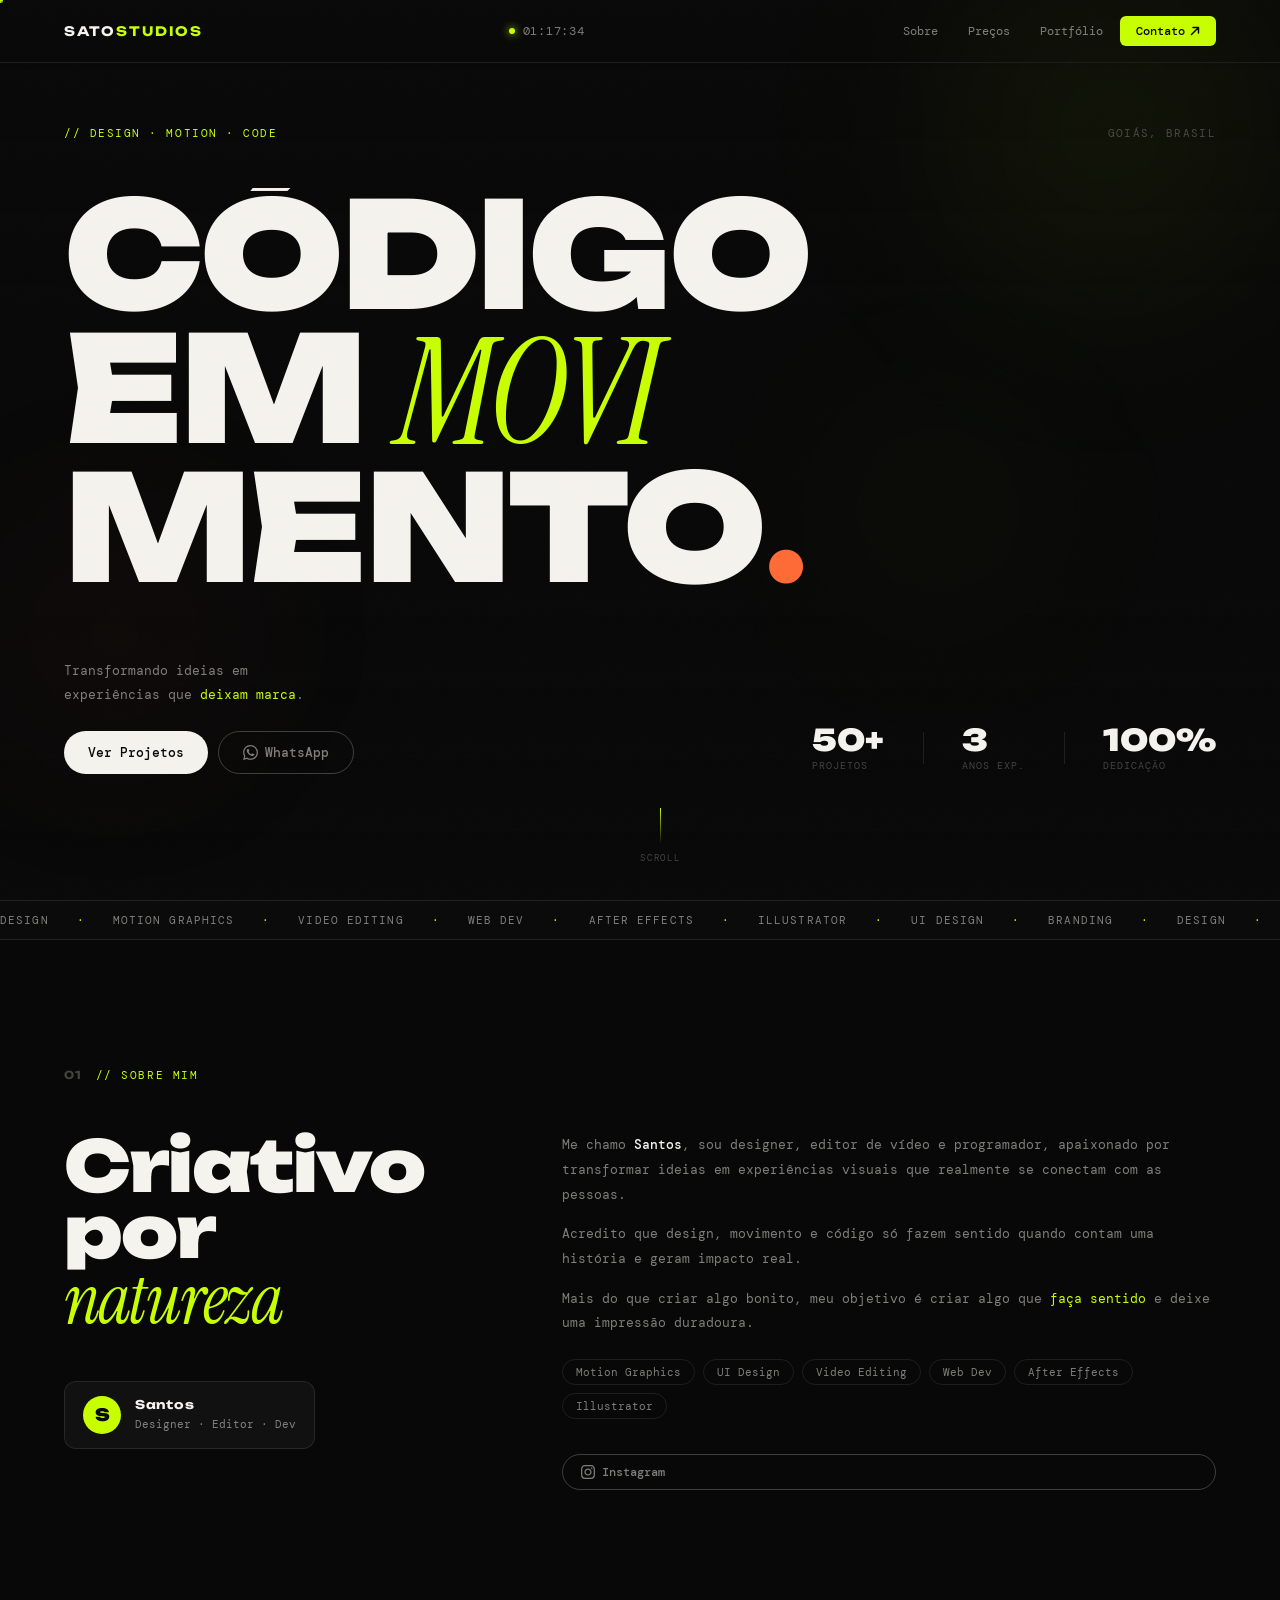
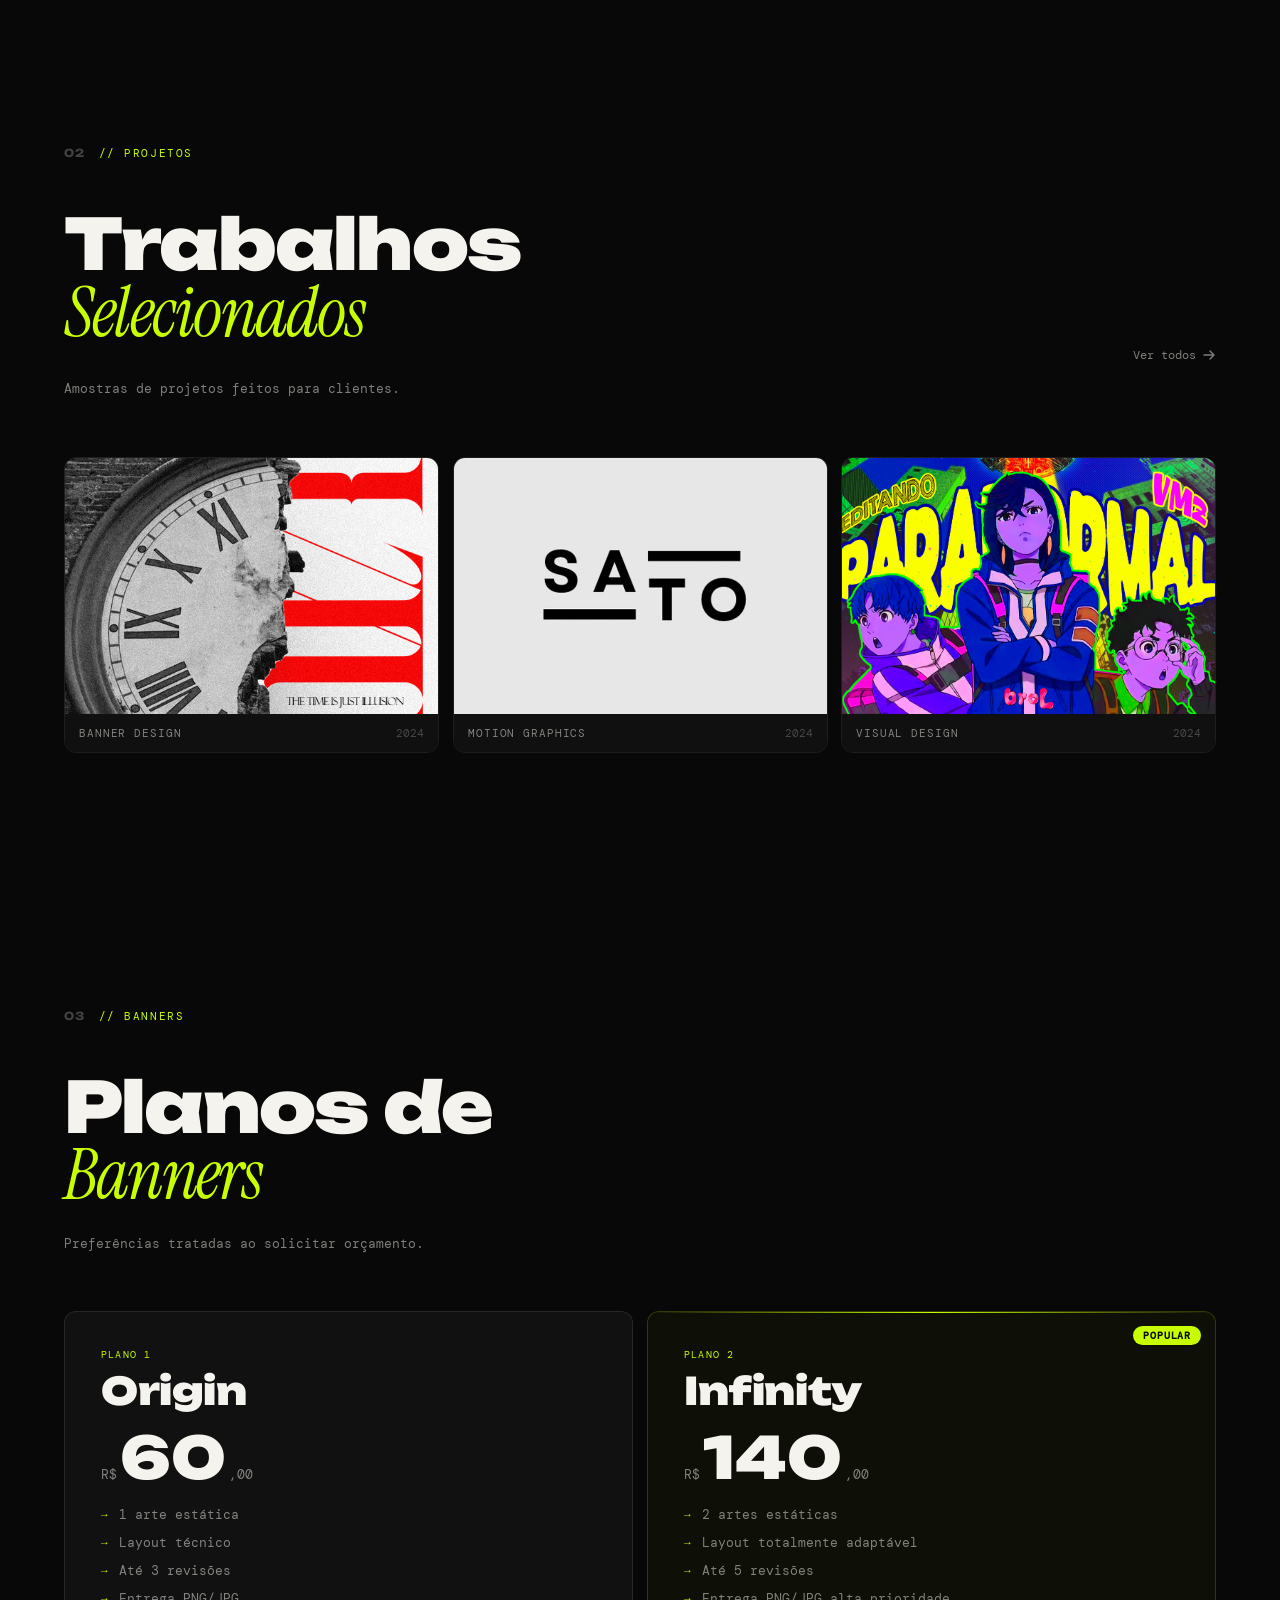
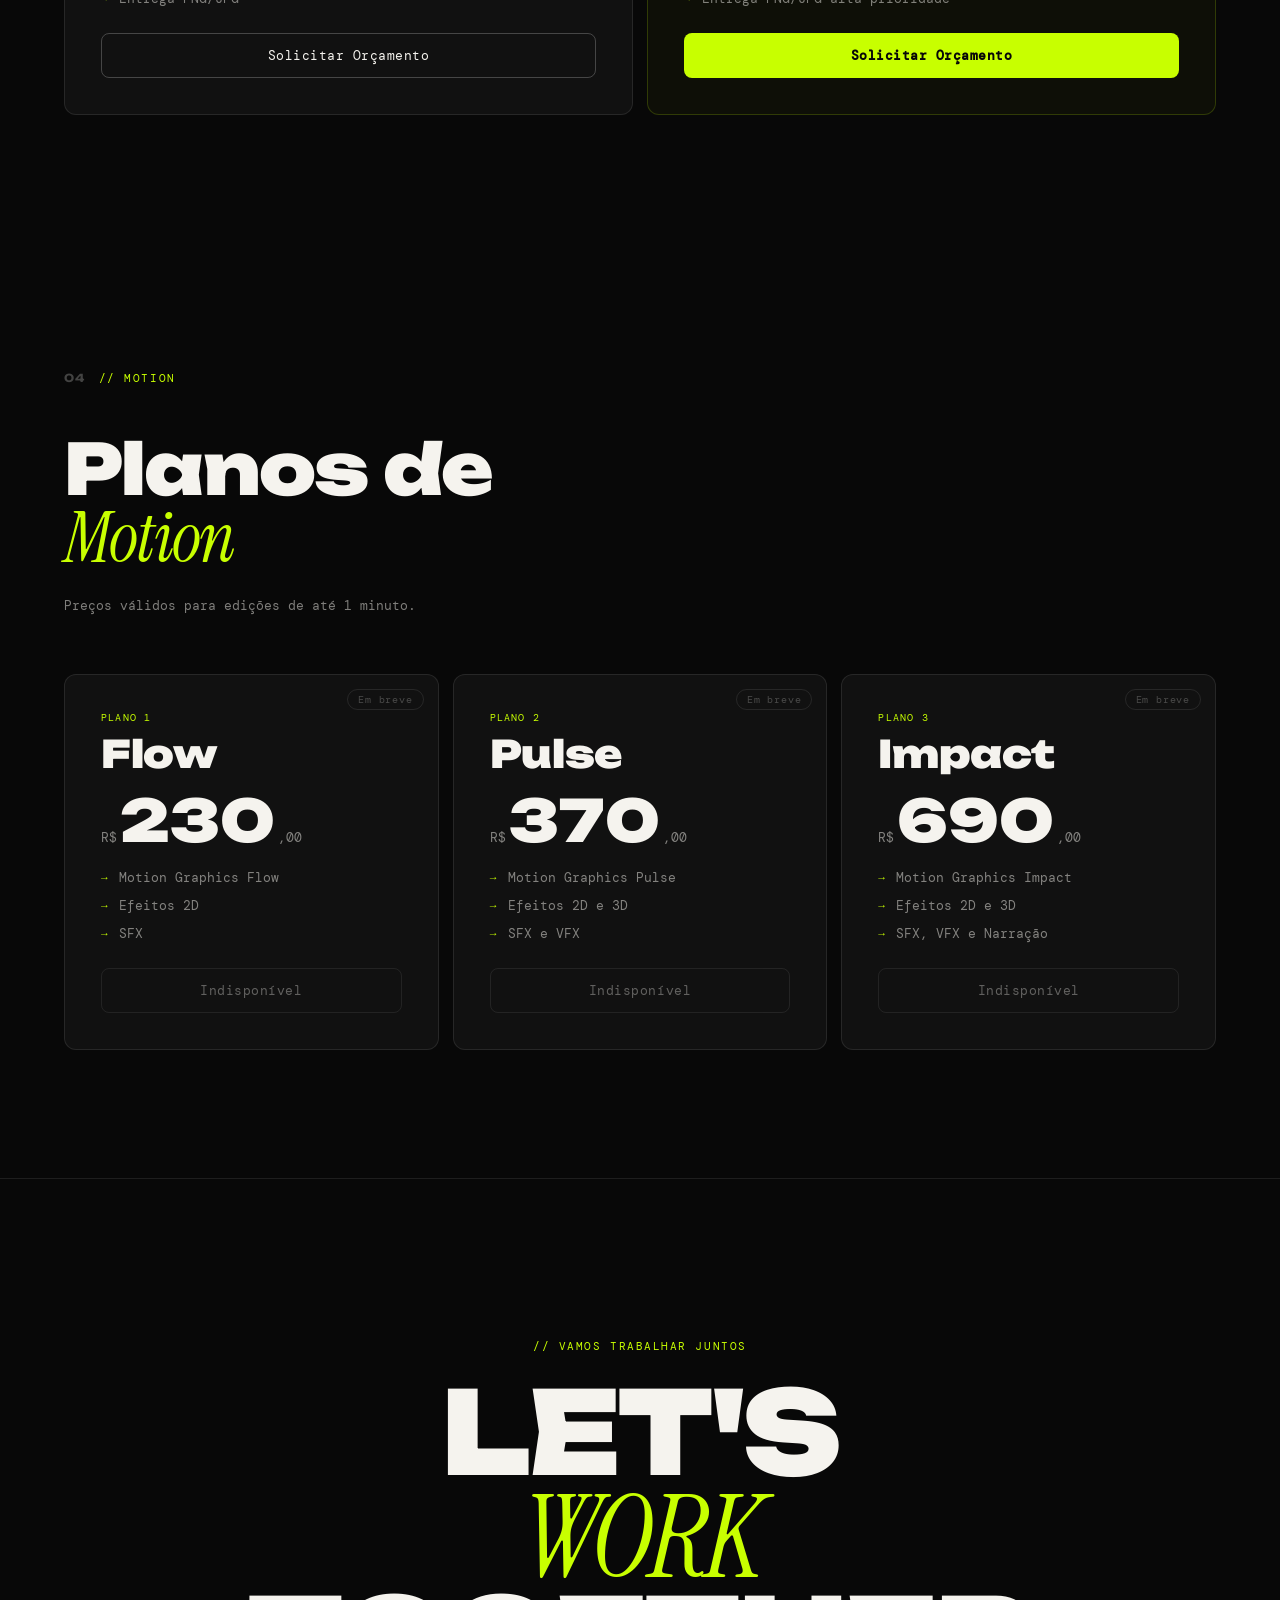
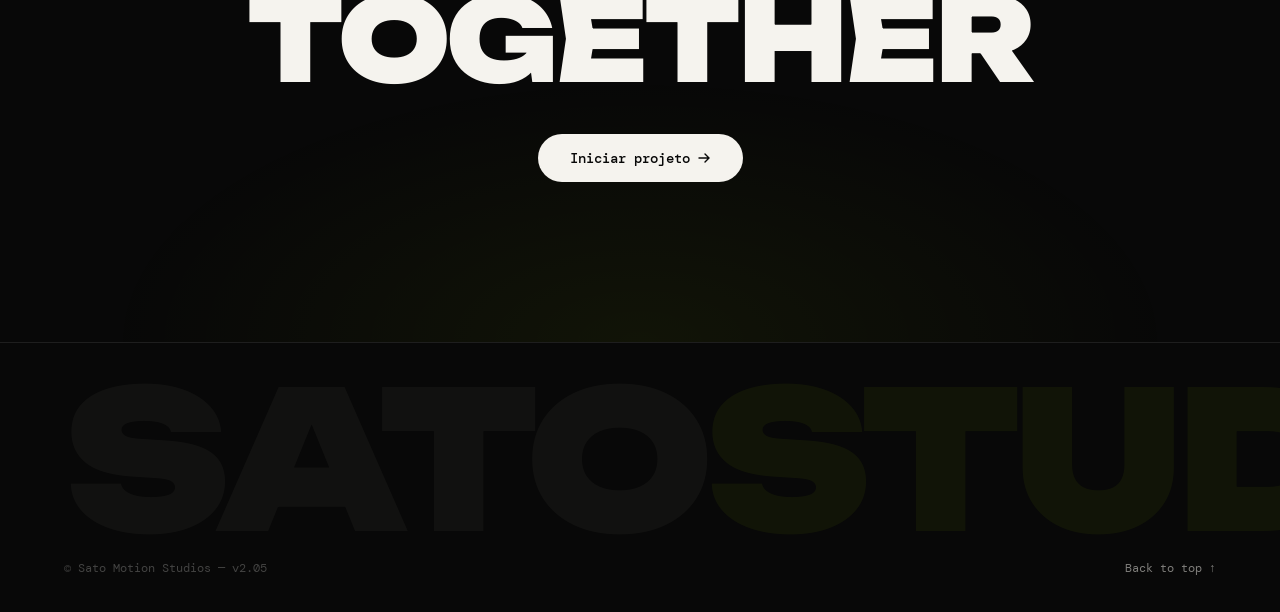
==== commit 9ecfa52b: "mediu commit" ====
--- a/index.html
+++ b/index.html
@@ -356,7 +356,7 @@
 <footer class="footer">
   <div class="footer-giant" aria-hidden="true">SATO<span>STUDIOS</span></div>
   <div class="footer-bar">
-    <p>© Sato Motion Studios — v1.02</p>
+    <p>© Sato Motion Studios — v2.05</p>
     <button class="back-top" id="backTop" aria-label="Voltar ao topo">Back to top ↑</button>
   </div>
 </footer>
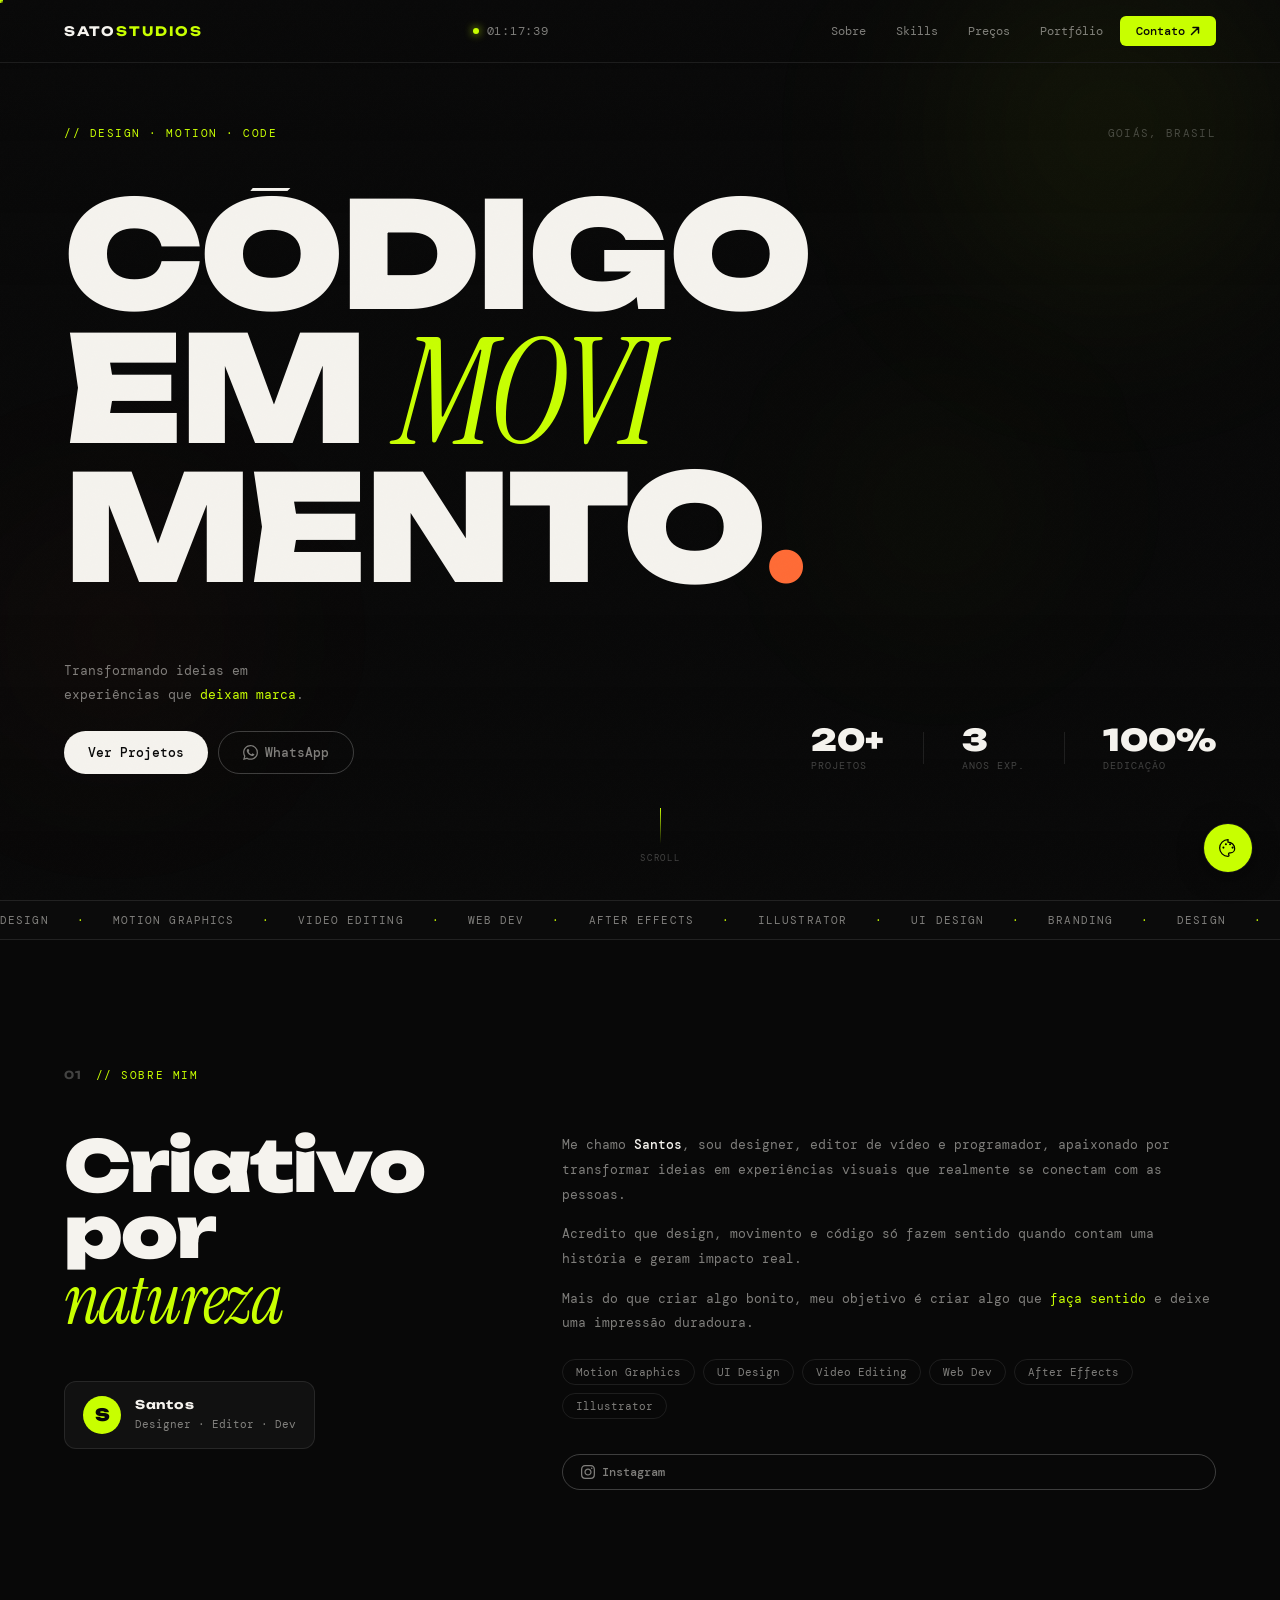
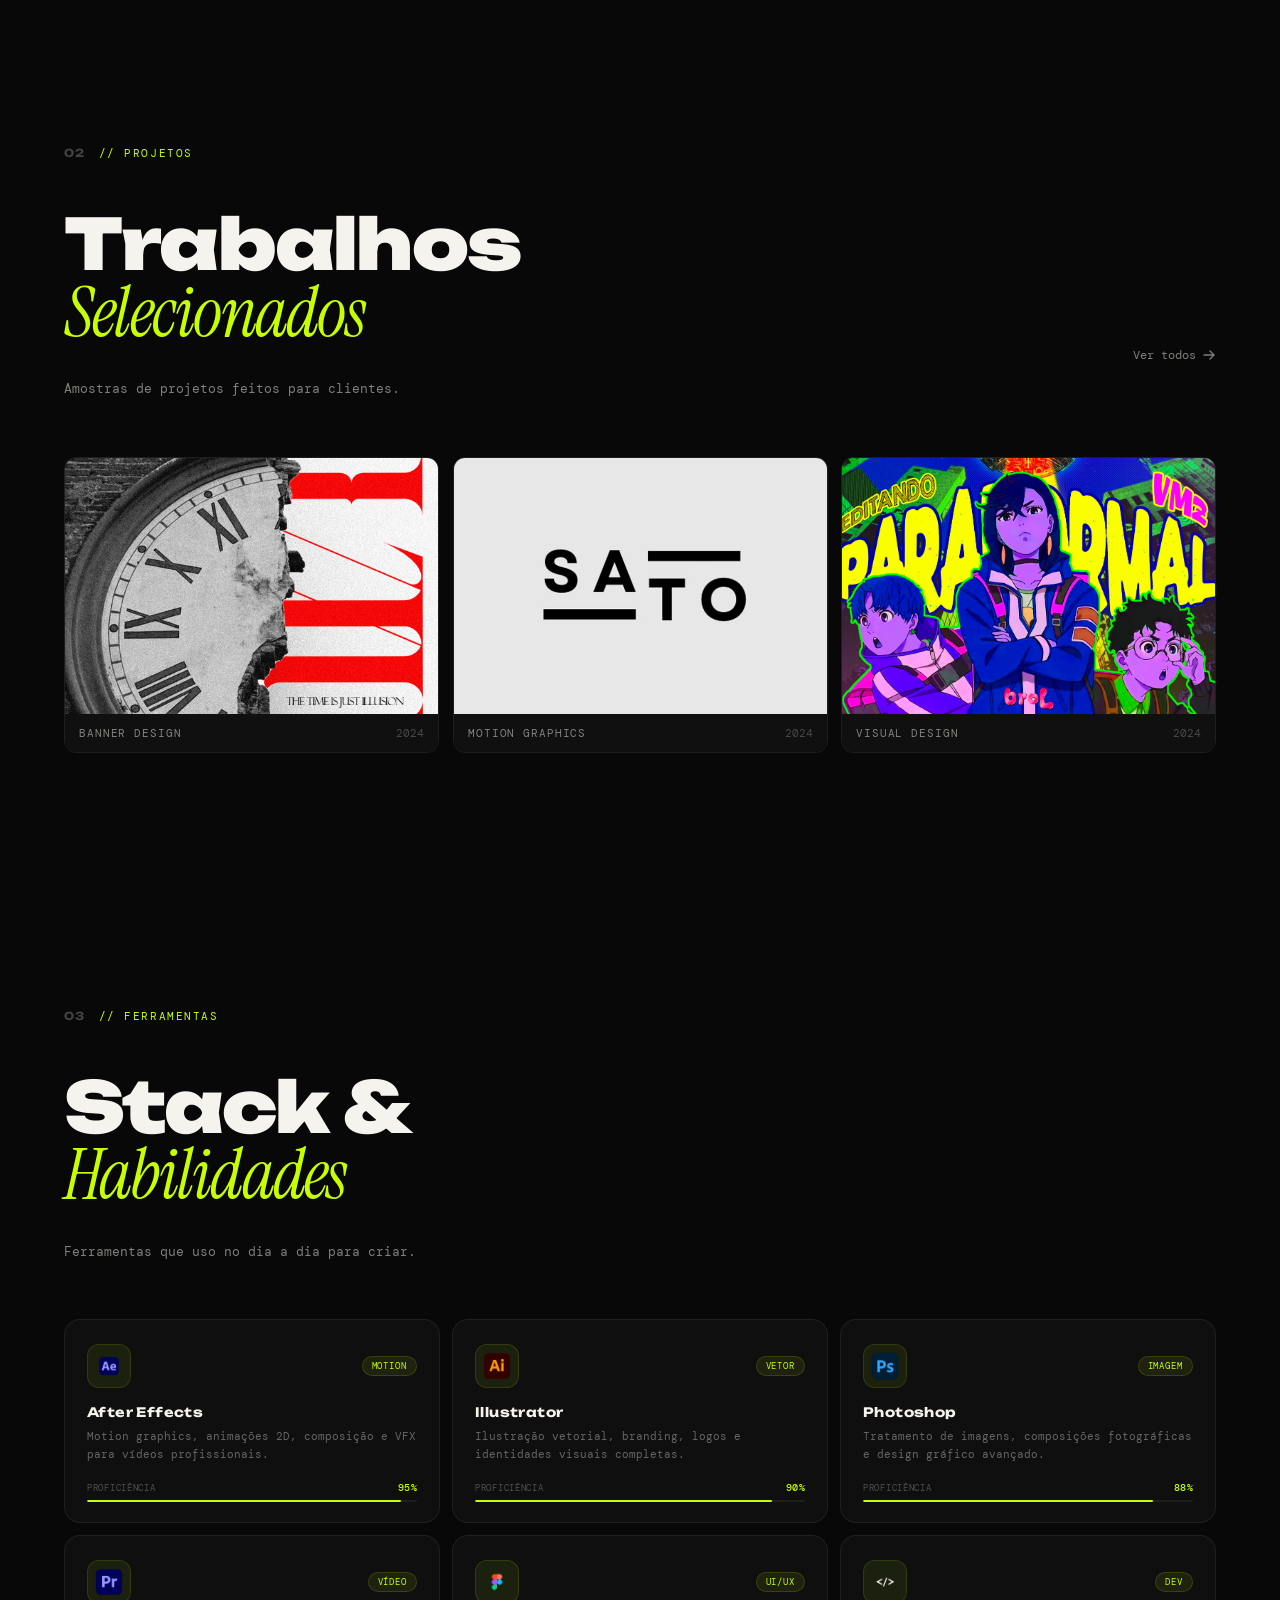
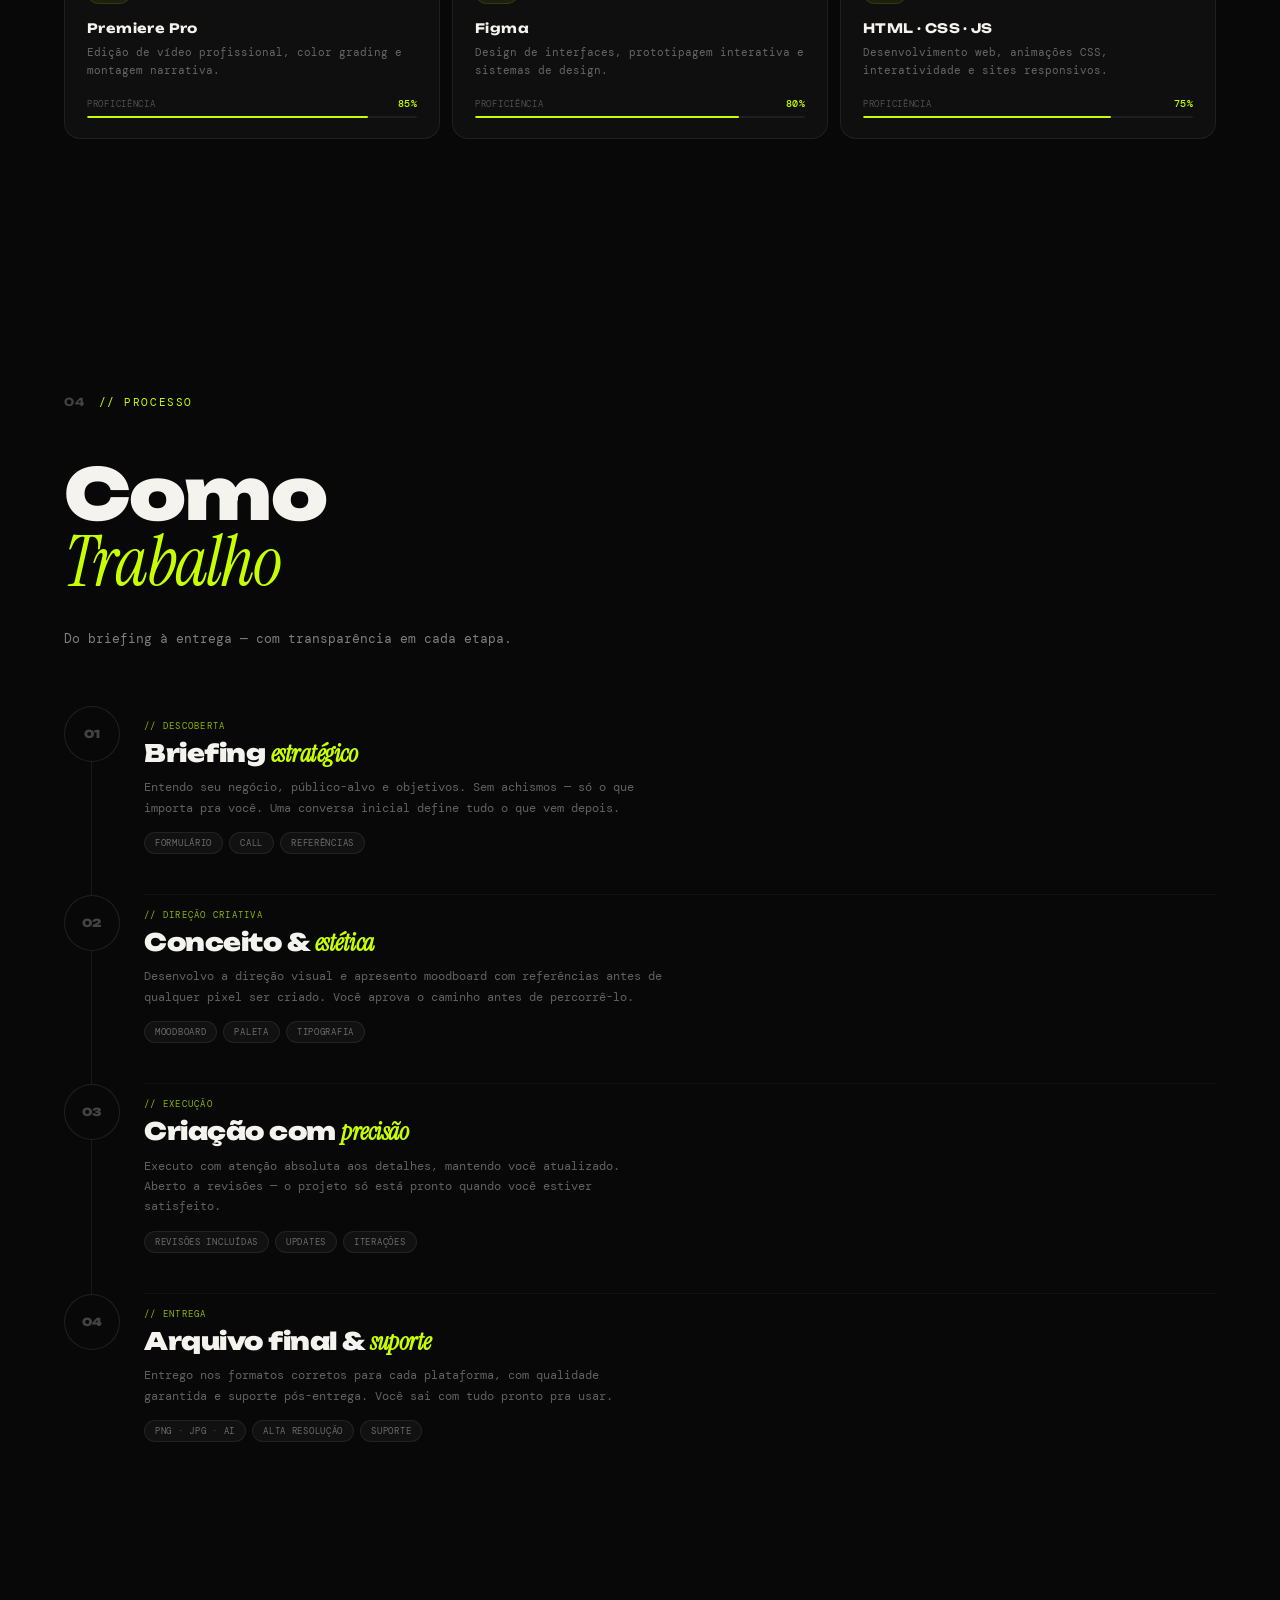
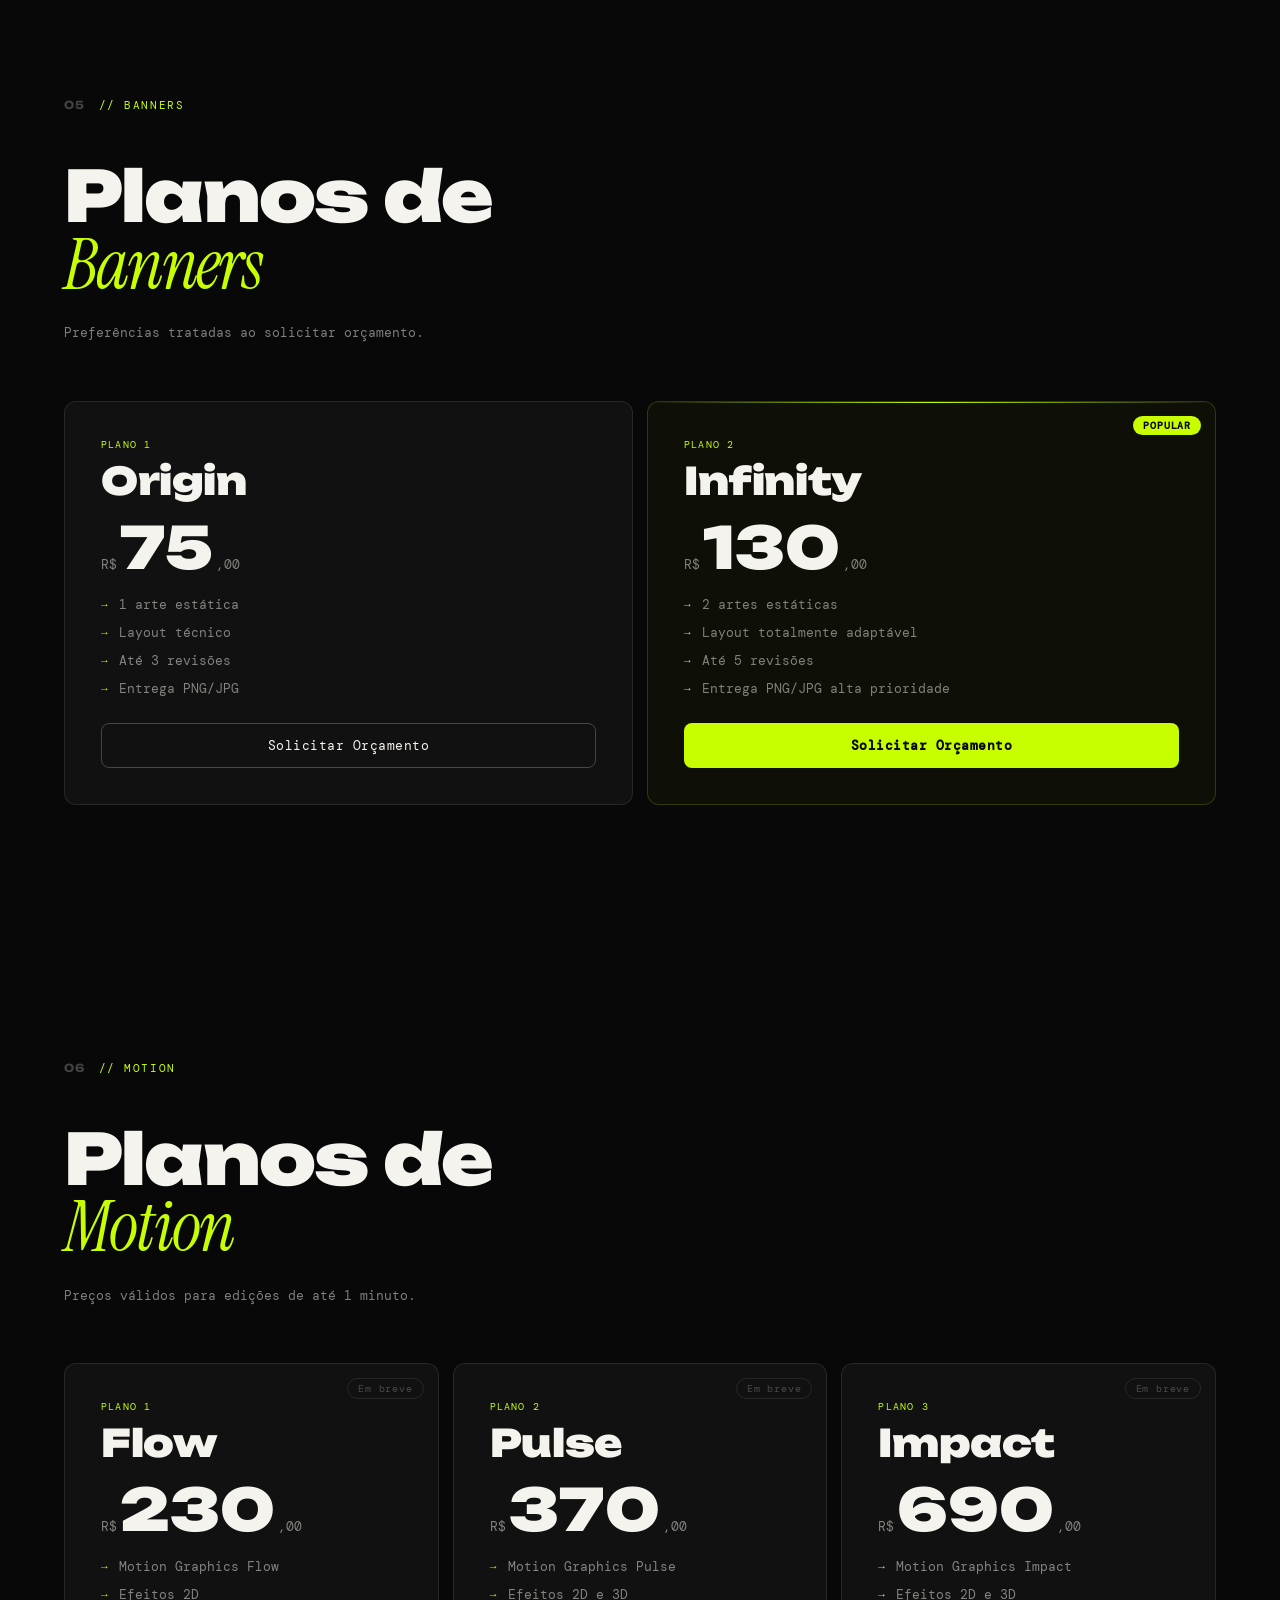
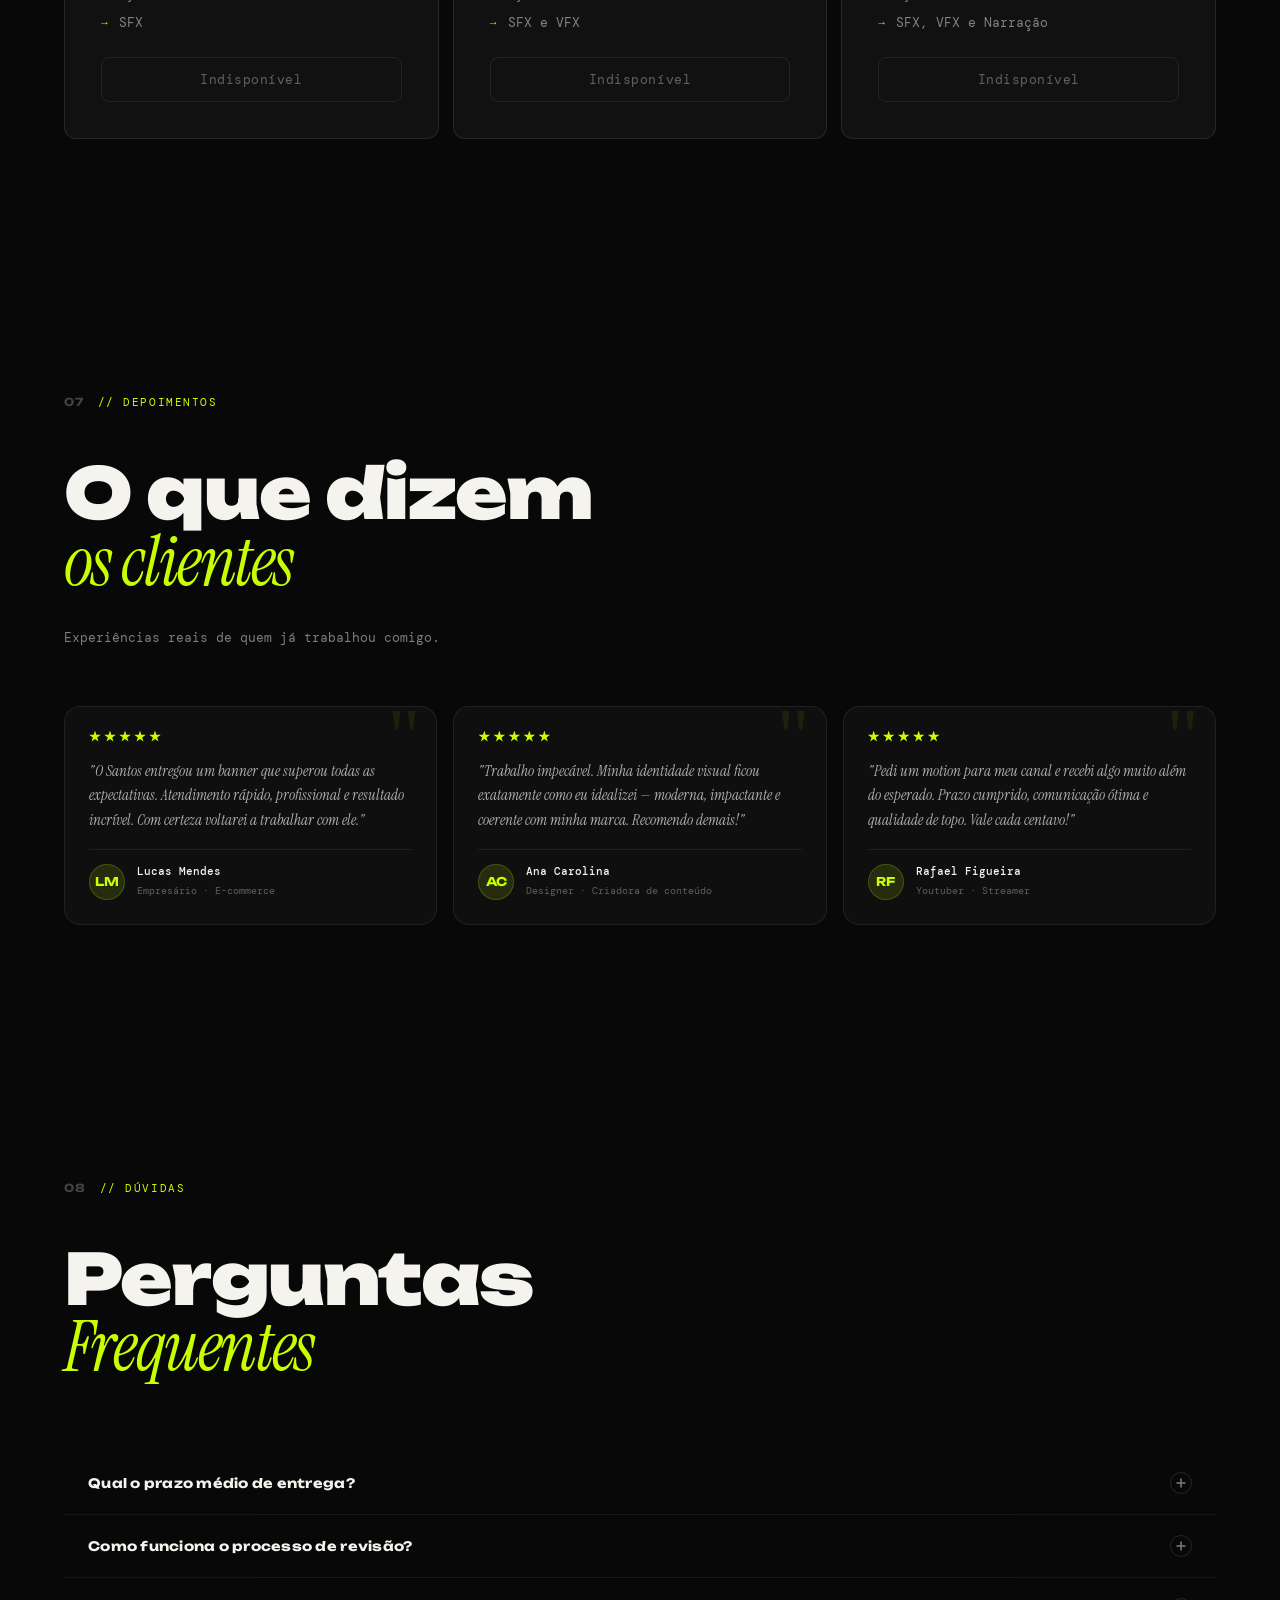
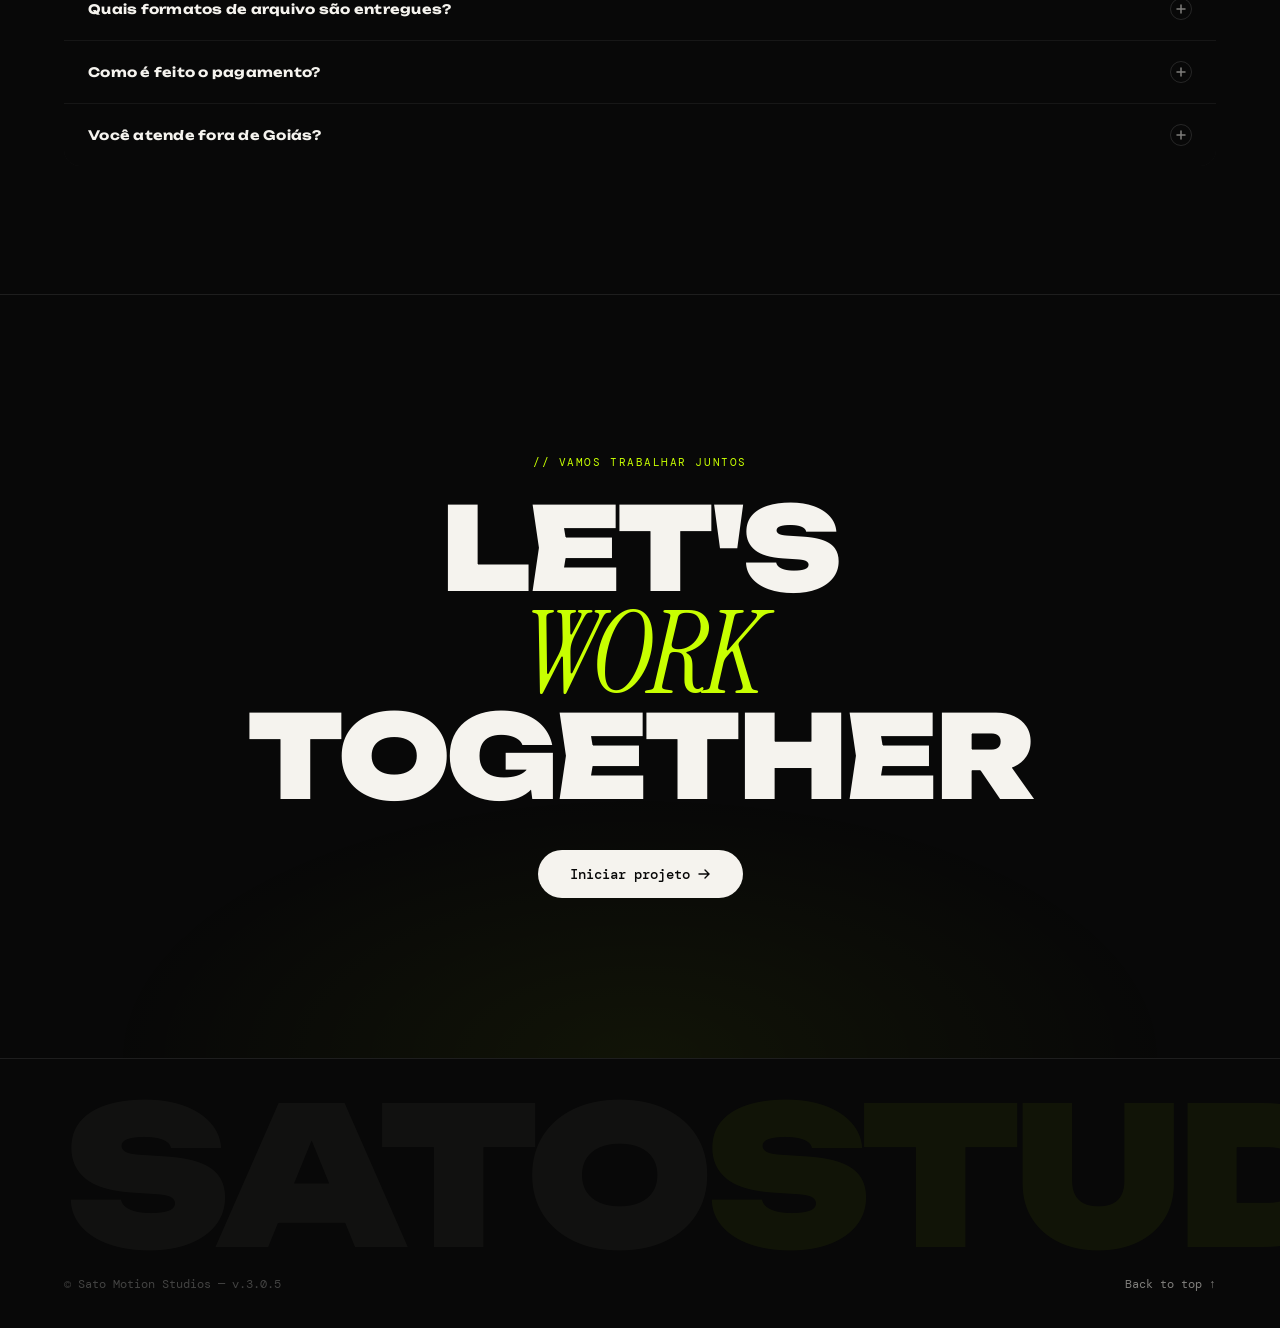
==== commit 28b035fd: "v3.0.5 commit" ====
--- a/index.html
+++ b/index.html
@@ -9,6 +9,557 @@
   <link rel="preconnect" href="https://fonts.gstatic.com" crossorigin>
   <link href="https://fonts.googleapis.com/css2?family=Unbounded:wght@300;400;700;900&family=Instrument+Serif:ital@0;1&family=DM+Mono:wght@300;400;500&display=swap" rel="stylesheet">
   <link rel="stylesheet" href="style.css"/>
+
+  <style>
+    /* ══════════════════════════════════
+       COLOR PICKER FLUTUANTE
+    ══════════════════════════════════ */
+    .cp-trigger {
+      position: fixed;
+      bottom: 28px;
+      right: 28px;
+      z-index: 500;
+      width: 48px;
+      height: 48px;
+      border-radius: 50%;
+      background: var(--acc);
+      border: none;
+      cursor: pointer;
+      display: flex;
+      align-items: center;
+      justify-content: center;
+      box-shadow: 0 4px 24px rgba(0,0,0,.5), 0 0 0 1px rgba(255,255,255,.08);
+      transition: transform .2s, box-shadow .2s;
+    }
+    .cp-trigger:hover {
+      transform: scale(1.1) rotate(15deg);
+      box-shadow: 0 6px 30px rgba(0,0,0,.6), 0 0 20px rgba(var(--acc-rgb),.4);
+    }
+    .cp-trigger svg { pointer-events: none; }
+
+    .cp-panel {
+      position: fixed;
+      bottom: 88px;
+      right: 28px;
+      z-index: 499;
+      background: rgba(10,10,10,.97);
+      border: 1px solid rgba(255,255,255,.1);
+      border-radius: 18px;
+      padding: 20px;
+      width: 260px;
+      backdrop-filter: blur(24px);
+      -webkit-backdrop-filter: blur(24px);
+      box-shadow: 0 20px 60px rgba(0,0,0,.7);
+      opacity: 0;
+      transform: translateY(12px) scale(.96);
+      pointer-events: none;
+      transition: opacity .25s cubic-bezier(.16,1,.3,1), transform .25s cubic-bezier(.16,1,.3,1);
+    }
+    .cp-panel.open {
+      opacity: 1;
+      transform: translateY(0) scale(1);
+      pointer-events: all;
+    }
+    .cp-label {
+      font-family: var(--fm);
+      font-size: 10px;
+      color: rgba(245,243,238,.35);
+      letter-spacing: .14em;
+      text-transform: uppercase;
+      margin-bottom: 14px;
+      display: block;
+    }
+    .cp-swatches {
+      display: grid;
+      grid-template-columns: repeat(4, 1fr);
+      gap: 8px;
+      margin-bottom: 14px;
+    }
+    .cp-swatch {
+      width: 100%;
+      aspect-ratio: 1;
+      border-radius: 9px;
+      border: 2px solid transparent;
+      cursor: pointer;
+      transition: transform .15s, border-color .15s, box-shadow .15s;
+      position: relative;
+    }
+    .cp-swatch:hover { transform: scale(1.1); }
+    .cp-swatch.active {
+      border-color: rgba(255,255,255,.5);
+      box-shadow: 0 0 12px rgba(255,255,255,.15);
+    }
+    .cp-swatch.active::after {
+      content: '';
+      position: absolute;
+      inset: 0;
+      background: url("data:image/svg+xml,%3Csvg xmlns='http://www.w3.org/2000/svg' viewBox='0 0 16 16' fill='none'%3E%3Cpath d='M3 8l3.5 3.5L13 5' stroke='%23000' stroke-width='2' stroke-linecap='round'/%3E%3C/svg%3E") center/14px no-repeat;
+      border-radius: 7px;
+    }
+    .cp-divider {
+      height: 1px;
+      background: rgba(255,255,255,.07);
+      margin: 12px 0;
+    }
+    .cp-custom-row {
+      display: flex;
+      align-items: center;
+      gap: 10px;
+    }
+    .cp-custom-row label {
+      font-family: var(--fm);
+      font-size: 10px;
+      color: rgba(245,243,238,.45);
+      flex: 1;
+    }
+    .cp-color-input {
+      width: 34px;
+      height: 30px;
+      border: 1px solid rgba(255,255,255,.12);
+      border-radius: 7px;
+      background: none;
+      cursor: pointer;
+      padding: 2px;
+    }
+    .cp-hex {
+      font-family: var(--fm);
+      font-size: 10px;
+      color: var(--acc);
+      letter-spacing: .05em;
+      min-width: 54px;
+    }
+    .cp-tip {
+      font-family: var(--fm);
+      font-size: 9px;
+      color: rgba(245,243,238,.2);
+      text-align: center;
+      margin-top: 12px;
+      letter-spacing: .06em;
+    }
+
+    /* ══════════════════════════════════
+       SEÇÃO FERRAMENTAS v2
+    ══════════════════════════════════ */
+    .tools-grid {
+      display: grid;
+      grid-template-columns: repeat(3, 1fr);
+      gap: 12px;
+      margin-top: 48px;
+    }
+    @media (max-width: 768px) {
+      .tools-grid { grid-template-columns: repeat(2, 1fr); }
+    }
+    @media (max-width: 480px) {
+      .tools-grid { grid-template-columns: 1fr; }
+    }
+    .tool-cell {
+      background: rgba(255,255,255,.03);
+      border: 1px solid rgba(255,255,255,.07);
+      border-radius: 16px;
+      padding: 24px 22px 20px;
+      display: flex;
+      flex-direction: column;
+      gap: 0;
+      transition: border-color .3s, background .3s, transform .3s;
+      position: relative;
+      overflow: hidden;
+      cursor: default;
+    }
+    .tool-cell::after {
+      content: '';
+      position: absolute;
+      bottom: 0; left: 0; right: 0;
+      height: 2px;
+      background: var(--acc);
+      transform: scaleX(0);
+      transform-origin: left;
+      transition: transform .4s cubic-bezier(.16,1,.3,1);
+    }
+    .tool-cell:hover {
+      border-color: rgba(var(--acc-rgb),.18);
+      background: rgba(var(--acc-rgb),.03);
+      transform: translateY(-3px);
+    }
+    .tool-cell:hover::after { transform: scaleX(1); }
+
+    .tool-header {
+      display: flex;
+      align-items: center;
+      justify-content: space-between;
+      margin-bottom: 16px;
+    }
+    .tool-icon {
+      width: 44px;
+      height: 44px;
+      border-radius: 12px;
+      background: rgba(var(--acc-rgb),.07);
+      border: 1px solid rgba(var(--acc-rgb),.12);
+      display: flex;
+      align-items: center;
+      justify-content: center;
+      flex-shrink: 0;
+      overflow: hidden;
+      transition: background .3s, border-color .3s;
+    }
+    .tool-cell:hover .tool-icon {
+      background: rgba(var(--acc-rgb),.13);
+      border-color: rgba(var(--acc-rgb),.25);
+    }
+    .tool-icon img {
+      width: 28px;
+      height: 28px;
+      object-fit: contain;
+    }
+    .tool-badge {
+      font-family: var(--fm);
+      font-size: 9px;
+      letter-spacing: .1em;
+      text-transform: uppercase;
+      color: var(--acc);
+      background: rgba(var(--acc-rgb),.08);
+      border: 1px solid rgba(var(--acc-rgb),.15);
+      padding: 3px 9px;
+      border-radius: 100px;
+    }
+    .tool-name {
+      font-family: var(--fd);
+      font-size: 13px;
+      font-weight: 700;
+      letter-spacing: .03em;
+      color: var(--w);
+      margin-bottom: 8px;
+    }
+    .tool-desc {
+      font-family: var(--fm);
+      font-size: 11px;
+      color: rgba(245,243,238,.38);
+      line-height: 1.6;
+      margin-bottom: 18px;
+      flex: 1;
+    }
+    .tool-bar-wrap {
+      display: flex;
+      flex-direction: column;
+      gap: 6px;
+    }
+    .tool-bar-label {
+      display: flex;
+      justify-content: space-between;
+      align-items: center;
+    }
+    .tool-bar-label span {
+      font-family: var(--fm);
+      font-size: 9px;
+      color: rgba(245,243,238,.28);
+      letter-spacing: .08em;
+      text-transform: uppercase;
+    }
+    .tool-bar-label b {
+      font-family: var(--fm);
+      font-size: 10px;
+      color: var(--acc);
+      font-weight: 500;
+      letter-spacing: .04em;
+    }
+    .tool-bar-track {
+      height: 2px;
+      background: rgba(255,255,255,.06);
+      border-radius: 2px;
+      overflow: hidden;
+    }
+    .tool-bar-fill {
+      height: 100%;
+      background: var(--acc);
+      border-radius: 2px;
+      width: 0;
+      transition: width 1.4s cubic-bezier(.16,1,.3,1);
+    }
+
+    /* ══════════════════════════════════
+       SEÇÃO PROCESSO v2
+    ══════════════════════════════════ */
+    .process-timeline {
+      display: flex;
+      flex-direction: column;
+      gap: 0;
+      margin-top: 56px;
+      position: relative;
+    }
+    .proc-row {
+      display: grid;
+      grid-template-columns: 56px 1fr;
+      gap: 0 24px;
+      position: relative;
+    }
+    /* Linha vertical conectora */
+    .proc-row:not(:last-child) .proc-line-col::after {
+      content: '';
+      position: absolute;
+      left: 27px;
+      top: 56px;
+      bottom: 0;
+      width: 1px;
+      background: rgba(255,255,255,.07);
+    }
+    .proc-line-col {
+      position: relative;
+      display: flex;
+      flex-direction: column;
+      align-items: center;
+      padding-top: 0;
+    }
+    .proc-circle {
+      width: 56px;
+      height: 56px;
+      border-radius: 50%;
+      border: 1px solid rgba(255,255,255,.1);
+      background: var(--bg);
+      display: flex;
+      align-items: center;
+      justify-content: center;
+      flex-shrink: 0;
+      position: relative;
+      z-index: 1;
+      transition: border-color .3s, background .3s;
+    }
+    .proc-row:hover .proc-circle {
+      border-color: var(--acc);
+      background: rgba(var(--acc-rgb),.06);
+    }
+    .proc-circle-num {
+      font-family: var(--fd);
+      font-size: 11px;
+      font-weight: 900;
+      color: rgba(245,243,238,.25);
+      letter-spacing: .04em;
+      transition: color .3s;
+    }
+    .proc-row:hover .proc-circle-num { color: var(--acc); }
+
+    .proc-content {
+      padding: 14px 0 40px;
+      border-bottom: 1px solid rgba(255,255,255,.04);
+    }
+    .proc-row:last-child .proc-content { border-bottom: none; padding-bottom: 0; }
+
+    .proc-tag {
+      font-family: var(--fm);
+      font-size: 9px;
+      letter-spacing: .14em;
+      text-transform: uppercase;
+      color: var(--acc);
+      margin-bottom: 8px;
+      display: block;
+      opacity: .7;
+    }
+    .proc-title {
+      font-family: var(--fd);
+      font-size: clamp(18px, 3vw, 24px);
+      font-weight: 900;
+      letter-spacing: -.02em;
+      color: var(--w);
+      margin-bottom: 10px;
+      line-height: 1.1;
+    }
+    .proc-title em {
+      font-family: var(--fs);
+      font-style: italic;
+      color: var(--acc);
+    }
+    .proc-desc {
+      font-family: var(--fm);
+      font-size: 12px;
+      color: rgba(245,243,238,.38);
+      line-height: 1.7;
+      max-width: 520px;
+    }
+    .proc-chips {
+      display: flex;
+      gap: 6px;
+      flex-wrap: wrap;
+      margin-top: 14px;
+    }
+    .proc-chip {
+      font-family: var(--fm);
+      font-size: 9px;
+      letter-spacing: .08em;
+      text-transform: uppercase;
+      color: rgba(245,243,238,.4);
+      background: rgba(255,255,255,.04);
+      border: 1px solid rgba(255,255,255,.07);
+      padding: 4px 10px;
+      border-radius: 100px;
+    }
+    @media (max-width: 600px) {
+      .proc-row { grid-template-columns: 44px 1fr; gap: 0 16px; }
+      .proc-circle { width: 44px; height: 44px; }
+      .proc-row:not(:last-child) .proc-line-col::after { left: 21px; }
+    }
+
+    /* ══════════════════════════════════
+       SEÇÃO DEPOIMENTOS
+    ══════════════════════════════════ */
+    .test-grid {
+      display: grid;
+      grid-template-columns: repeat(3, 1fr);
+      gap: 16px;
+      margin-top: 48px;
+    }
+    @media (max-width: 900px) {
+      .test-grid { grid-template-columns: 1fr; }
+    }
+    .test-card {
+      background: rgba(255,255,255,.03);
+      border: 1px solid rgba(255,255,255,.07);
+      border-radius: 16px;
+      padding: 24px;
+      display: flex;
+      flex-direction: column;
+      gap: 16px;
+      transition: border-color .3s, background .3s, transform .3s;
+      position: relative;
+      overflow: hidden;
+    }
+    .test-card::before {
+      content: '"';
+      position: absolute;
+      top: -10px;
+      right: 16px;
+      font-family: var(--fs);
+      font-size: 80px;
+      color: rgba(var(--acc-rgb),.07);
+      line-height: 1;
+      pointer-events: none;
+    }
+    .test-card:hover {
+      border-color: rgba(var(--acc-rgb),.2);
+      background: rgba(var(--acc-rgb),.03);
+      transform: translateY(-4px);
+    }
+    .test-stars {
+      display: flex;
+      gap: 3px;
+    }
+    .test-star {
+      width: 12px;
+      height: 12px;
+      background: var(--acc);
+      clip-path: polygon(50% 0%,61% 35%,98% 35%,68% 57%,79% 91%,50% 70%,21% 91%,32% 57%,2% 35%,39% 35%);
+    }
+    .test-text {
+      font-family: var(--fs);
+      font-size: 15px;
+      font-style: italic;
+      color: rgba(245,243,238,.7);
+      line-height: 1.65;
+      flex: 1;
+    }
+    .test-author {
+      display: flex;
+      align-items: center;
+      gap: 12px;
+      border-top: 1px solid rgba(255,255,255,.06);
+      padding-top: 14px;
+    }
+    .test-av {
+      width: 36px;
+      height: 36px;
+      border-radius: 50%;
+      background: rgba(var(--acc-rgb),.12);
+      border: 1px solid rgba(var(--acc-rgb),.2);
+      display: flex;
+      align-items: center;
+      justify-content: center;
+      font-family: var(--fd);
+      font-size: 12px;
+      font-weight: 700;
+      color: var(--acc);
+      flex-shrink: 0;
+    }
+    .test-info strong {
+      display: block;
+      font-family: var(--fm);
+      font-size: 11px;
+      color: var(--w);
+      font-weight: 500;
+    }
+    .test-info span {
+      font-family: var(--fm);
+      font-size: 10px;
+      color: rgba(245,243,238,.35);
+    }
+
+    /* ══════════════════════════════════
+       FAQ
+    ══════════════════════════════════ */
+    .faq-list {
+      margin-top: 48px;
+      display: flex;
+      flex-direction: column;
+      gap: 1px;
+      background: rgba(255,255,255,.06);
+      border-radius: 16px;
+      overflow: hidden;
+    }
+    .faq-item {
+      background: var(--bg);
+    }
+    .faq-q {
+      width: 100%;
+      background: none;
+      border: none;
+      cursor: pointer;
+      padding: 20px 24px;
+      display: flex;
+      align-items: center;
+      justify-content: space-between;
+      gap: 16px;
+      text-align: left;
+      font-family: var(--fd);
+      font-size: 13px;
+      font-weight: 700;
+      color: var(--w);
+      letter-spacing: .02em;
+      transition: background .2s;
+    }
+    .faq-q:hover { background: rgba(255,255,255,.025); }
+    .faq-icon {
+      width: 22px;
+      height: 22px;
+      border-radius: 50%;
+      border: 1px solid rgba(255,255,255,.12);
+      display: flex;
+      align-items: center;
+      justify-content: center;
+      flex-shrink: 0;
+      transition: border-color .25s, background .25s, transform .35s;
+    }
+    .faq-q[aria-expanded="true"] .faq-icon {
+      border-color: var(--acc);
+      background: rgba(var(--acc-rgb),.1);
+      transform: rotate(45deg);
+    }
+    .faq-icon svg { stroke: rgba(245,243,238,.5); }
+    .faq-q[aria-expanded="true"] .faq-icon svg { stroke: var(--acc); }
+    .faq-a {
+      max-height: 0;
+      overflow: hidden;
+      transition: max-height .45s cubic-bezier(.16,1,.3,1), padding .35s;
+    }
+    .faq-a.open { max-height: 300px; }
+    .faq-a-inner {
+      padding: 0 24px 20px;
+      font-family: var(--fm);
+      font-size: 12px;
+      color: rgba(245,243,238,.45);
+      line-height: 1.75;
+      border-top: 1px solid rgba(255,255,255,.05);
+      padding-top: 16px;
+    }
+
+    /* Acc rgb variable support */
+    :root { --acc-rgb: 200,255,0; }
+  </style>
 </head>
 <body>
 
@@ -26,6 +577,31 @@
 <!-- Custom cursor (desktop only) -->
 <div class="c-dot" id="cDot" aria-hidden="true"></div>
 <div class="c-ring" id="cRing" aria-hidden="true"></div>
+
+<!-- ════════════════════════════════
+     COLOR PICKER FLUTUANTE
+════════════════════════════════ -->
+<button class="cp-trigger" id="cpTrigger" aria-label="Personalizar cor do tema" aria-expanded="false">
+  <svg width="20" height="20" viewBox="0 0 24 24" fill="none" aria-hidden="true">
+    <path d="M12 2C6.477 2 2 6.477 2 12s4.477 10 10 10c.69 0 1.25-.56 1.25-1.25 0-.325-.125-.62-.325-.845a1.237 1.237 0 01-.32-.84c0-.69.56-1.25 1.25-1.25H15c2.76 0 5-2.24 5-5 0-4.42-3.58-8-8-8z" stroke="currentColor" stroke-width="1.5" stroke-linecap="round"/>
+    <circle cx="6.5" cy="11.5" r="1.25" fill="currentColor"/>
+    <circle cx="9.5" cy="7.5" r="1.25" fill="currentColor"/>
+    <circle cx="14.5" cy="7.5" r="1.25" fill="currentColor"/>
+    <circle cx="17.5" cy="11.5" r="1.25" fill="currentColor"/>
+  </svg>
+</button>
+
+<div class="cp-panel" id="cpPanel" aria-hidden="true">
+  <span class="cp-label">// cor de destaque</span>
+  <div class="cp-swatches" id="cpSwatches"></div>
+  <div class="cp-divider"></div>
+  <div class="cp-custom-row">
+    <label for="cpInput">Personalizada</label>
+    <input type="color" class="cp-color-input" id="cpInput" value="#c8ff00">
+    <span class="cp-hex" id="cpHex">#c8ff00</span>
+  </div>
+  <p class="cp-tip">Preferência salva automaticamente</p>
+</div>
 
 <!-- ════════════════════════════════
      HEADER
@@ -43,6 +619,7 @@
 
     <nav class="hdr-nav" aria-label="Principal">
       <a href="#sobre"  class="hl">Sobre</a>
+      <a href="#ferramentas" class="hl">Skills</a>
       <a href="#precos" class="hl">Preços</a>
       <a href="portfolio.html" class="hl">Portfólio</a>
       <a href="https://wa.me/993486316" target="_blank" rel="noopener" class="hdr-cta">
@@ -56,8 +633,9 @@
   </div>
 
   <nav class="mob-nav" id="mobNav" aria-label="Menu mobile" hidden>
-    <a href="#sobre"  class="ml" tabindex="-1">Sobre</a>
-    <a href="#precos" class="ml" tabindex="-1">Preços</a>
+    <a href="#sobre"       class="ml" tabindex="-1">Sobre</a>
+    <a href="#ferramentas" class="ml" tabindex="-1">Skills</a>
+    <a href="#precos"      class="ml" tabindex="-1">Preços</a>
     <a href="portfolio.html" class="ml" tabindex="-1">Portfólio</a>
     <a href="https://wa.me/993486316" target="_blank" rel="noopener" class="ml accent" tabindex="-1">Contato →</a>
   </nav>
@@ -67,8 +645,6 @@
      HERO
 ════════════════════════════════ -->
 <section class="hero" id="hero">
-
-  <!-- parallax layers -->
   <div class="px-layer px-slow" aria-hidden="true">
     <div class="orb o1"></div>
     <div class="orb o2"></div>
@@ -103,7 +679,7 @@
 
       <div class="hero-stats">
         <div class="stat">
-          <span class="sn" data-count="50" data-suffix="+">0</span>
+          <span class="sn" data-count="20" data-suffix="+">0</span>
           <span class="sl">Projetos</span>
         </div>
         <div class="sdiv" aria-hidden="true"></div>
@@ -139,7 +715,6 @@
     <span>Illustrator</span><span class="dot-sep">·</span>
     <span>UI Design</span><span class="dot-sep">·</span>
     <span>Branding</span><span class="dot-sep">·</span>
-    <!-- duplicate for seamless loop -->
     <span>Design</span><span class="dot-sep">·</span>
     <span>Motion Graphics</span><span class="dot-sep">·</span>
     <span>Video Editing</span><span class="dot-sep">·</span>
@@ -156,7 +731,6 @@
 ════════════════════════════════ -->
 <section class="sec" id="sobre">
   <div class="sec-wrap">
-
     <div class="eyebrow reveal">
       <span class="enum">01</span>
       <span class="etag">// sobre mim</span>
@@ -200,7 +774,6 @@
 ════════════════════════════════ -->
 <section class="sec">
   <div class="sec-wrap">
-
     <div class="eyebrow reveal">
       <span class="enum">02</span>
       <span class="etag">// projetos</span>
@@ -236,13 +809,214 @@
 </section>
 
 <!-- ════════════════════════════════
+     FERRAMENTAS / SKILLS
+════════════════════════════════ -->
+<section class="sec" id="ferramentas">
+  <div class="sec-wrap">
+    <div class="eyebrow reveal">
+      <span class="enum">03</span>
+      <span class="etag">// ferramentas</span>
+    </div>
+
+    <div class="proj-hdr reveal">
+      <h2 class="sec-title">Stack &<br><em>Habilidades</em></h2>
+    </div>
+    <p class="sec-sub reveal" style="--rd:.05s">Ferramentas que uso no dia a dia para criar.</p>
+
+    <div class="tools-grid reveal" style="--rd:.1s" id="toolsGrid">
+
+      <!-- After Effects -->
+      <div class="tool-cell">
+        <div class="tool-header">
+          <div class="tool-icon">
+            <img src="after-removebg-preview.png" alt="After Effects">
+          </div>
+          <span class="tool-badge">Motion</span>
+        </div>
+        <div class="tool-name">After Effects</div>
+        <div class="tool-desc">Motion graphics, animações 2D, composição e VFX para vídeos profissionais.</div>
+        <div class="tool-bar-wrap">
+          <div class="tool-bar-label"><span>Proficiência</span><b>95%</b></div>
+          <div class="tool-bar-track"><div class="tool-bar-fill" data-width="95"></div></div>
+        </div>
+      </div>
+
+      <!-- Illustrator -->
+      <div class="tool-cell">
+        <div class="tool-header">
+          <div class="tool-icon">
+            <img src="adobe-removebg-preview.png" alt="Illustrator">
+          </div>
+          <span class="tool-badge">Vetor</span>
+        </div>
+        <div class="tool-name">Illustrator</div>
+        <div class="tool-desc">Ilustração vetorial, branding, logos e identidades visuais completas.</div>
+        <div class="tool-bar-wrap">
+          <div class="tool-bar-label"><span>Proficiência</span><b>90%</b></div>
+          <div class="tool-bar-track"><div class="tool-bar-fill" data-width="90"></div></div>
+        </div>
+      </div>
+
+      <!-- Photoshop -->
+      <div class="tool-cell">
+        <div class="tool-header">
+          <div class="tool-icon">
+            <img src="photo-removebg-preview.png" alt="Photoshop">
+          </div>
+          <span class="tool-badge">Imagem</span>
+        </div>
+        <div class="tool-name">Photoshop</div>
+        <div class="tool-desc">Tratamento de imagens, composições fotográficas e design gráfico avançado.</div>
+        <div class="tool-bar-wrap">
+          <div class="tool-bar-label"><span>Proficiência</span><b>88%</b></div>
+          <div class="tool-bar-track"><div class="tool-bar-fill" data-width="88"></div></div>
+        </div>
+      </div>
+
+      <!-- Premiere Pro -->
+      <div class="tool-cell">
+        <div class="tool-header">
+          <div class="tool-icon">
+            <img src="premiere-removebg-preview.png" alt="Premiere Pro">
+          </div>
+          <span class="tool-badge">Vídeo</span>
+        </div>
+        <div class="tool-name">Premiere Pro</div>
+        <div class="tool-desc">Edição de vídeo profissional, color grading e montagem narrativa.</div>
+        <div class="tool-bar-wrap">
+          <div class="tool-bar-label"><span>Proficiência</span><b>85%</b></div>
+          <div class="tool-bar-track"><div class="tool-bar-fill" data-width="85"></div></div>
+        </div>
+      </div>
+
+      <!-- Figma -->
+      <div class="tool-cell">
+        <div class="tool-header">
+          <div class="tool-icon">
+            <img src="figma-removebg-preview.png" alt="Figma">
+          </div>
+          <span class="tool-badge">UI/UX</span>
+        </div>
+        <div class="tool-name">Figma</div>
+        <div class="tool-desc">Design de interfaces, prototipagem interativa e sistemas de design.</div>
+        <div class="tool-bar-wrap">
+          <div class="tool-bar-label"><span>Proficiência</span><b>80%</b></div>
+          <div class="tool-bar-track"><div class="tool-bar-fill" data-width="80"></div></div>
+        </div>
+      </div>
+
+      <!-- HTML CSS JS -->
+      <div class="tool-cell">
+        <div class="tool-header">
+          <div class="tool-icon">
+            <img src="codigo-removebg-preview.png" alt="HTML CSS JS">
+          </div>
+          <span class="tool-badge">Dev</span>
+        </div>
+        <div class="tool-name">HTML · CSS · JS</div>
+        <div class="tool-desc">Desenvolvimento web, animações CSS, interatividade e sites responsivos.</div>
+        <div class="tool-bar-wrap">
+          <div class="tool-bar-label"><span>Proficiência</span><b>75%</b></div>
+          <div class="tool-bar-track"><div class="tool-bar-fill" data-width="75"></div></div>
+        </div>
+      </div>
+
+    </div>
+  </div>
+</section>
+
+<!-- ════════════════════════════════
+     PROCESSO
+════════════════════════════════ -->
+<section class="sec" id="processo">
+  <div class="sec-wrap">
+    <div class="eyebrow reveal">
+      <span class="enum">04</span>
+      <span class="etag">// processo</span>
+    </div>
+
+    <div class="proj-hdr reveal">
+      <h2 class="sec-title">Como<br><em>Trabalho</em></h2>
+    </div>
+    <p class="sec-sub reveal" style="--rd:.05s">Do briefing à entrega — com transparência em cada etapa.</p>
+
+    <div class="process-timeline reveal" style="--rd:.1s">
+
+      <div class="proc-row">
+        <div class="proc-line-col">
+          <div class="proc-circle"><span class="proc-circle-num">01</span></div>
+        </div>
+        <div class="proc-content">
+          <span class="proc-tag">// descoberta</span>
+          <h3 class="proc-title">Briefing <em>estratégico</em></h3>
+          <p class="proc-desc">Entendo seu negócio, público-alvo e objetivos. Sem achismos — só o que importa pra você. Uma conversa inicial define tudo o que vem depois.</p>
+          <div class="proc-chips">
+            <span class="proc-chip">Formulário</span>
+            <span class="proc-chip">Call</span>
+            <span class="proc-chip">Referências</span>
+          </div>
+        </div>
+      </div>
+
+      <div class="proc-row">
+        <div class="proc-line-col">
+          <div class="proc-circle"><span class="proc-circle-num">02</span></div>
+        </div>
+        <div class="proc-content">
+          <span class="proc-tag">// direção criativa</span>
+          <h3 class="proc-title">Conceito &amp; <em>estética</em></h3>
+          <p class="proc-desc">Desenvolvo a direção visual e apresento moodboard com referências antes de qualquer pixel ser criado. Você aprova o caminho antes de percorrê-lo.</p>
+          <div class="proc-chips">
+            <span class="proc-chip">Moodboard</span>
+            <span class="proc-chip">Paleta</span>
+            <span class="proc-chip">Tipografia</span>
+          </div>
+        </div>
+      </div>
+
+      <div class="proc-row">
+        <div class="proc-line-col">
+          <div class="proc-circle"><span class="proc-circle-num">03</span></div>
+        </div>
+        <div class="proc-content">
+          <span class="proc-tag">// execução</span>
+          <h3 class="proc-title">Criação com <em>precisão</em></h3>
+          <p class="proc-desc">Executo com atenção absoluta aos detalhes, mantendo você atualizado. Aberto a revisões — o projeto só está pronto quando você estiver satisfeito.</p>
+          <div class="proc-chips">
+            <span class="proc-chip">Revisões incluídas</span>
+            <span class="proc-chip">Updates</span>
+            <span class="proc-chip">Iterações</span>
+          </div>
+        </div>
+      </div>
+
+      <div class="proc-row">
+        <div class="proc-line-col">
+          <div class="proc-circle"><span class="proc-circle-num">04</span></div>
+        </div>
+        <div class="proc-content">
+          <span class="proc-tag">// entrega</span>
+          <h3 class="proc-title">Arquivo final &amp; <em>suporte</em></h3>
+          <p class="proc-desc">Entrego nos formatos corretos para cada plataforma, com qualidade garantida e suporte pós-entrega. Você sai com tudo pronto pra usar.</p>
+          <div class="proc-chips">
+            <span class="proc-chip">PNG · JPG · AI</span>
+            <span class="proc-chip">Alta resolução</span>
+            <span class="proc-chip">Suporte</span>
+          </div>
+        </div>
+      </div>
+
+    </div>
+  </div>
+</section>
+
+<!-- ════════════════════════════════
      BANNERS PRICING
 ════════════════════════════════ -->
 <section class="sec" id="precos">
   <div class="sec-wrap">
-
     <div class="eyebrow reveal">
-      <span class="enum">03</span>
+      <span class="enum">05</span>
       <span class="etag">// banners</span>
     </div>
 
@@ -253,7 +1027,7 @@
       <div class="pcard-plan">
         <span class="plbl">Plano 1</span>
         <h3 class="pname">Origin</h3>
-        <div class="pprice">R$<b data-count="60">0</b><small>,00</small></div>
+        <div class="pprice">R$<b data-count="75">0</b><small>,00</small></div>
         <ul class="pfeats">
           <li>1 arte estática</li>
           <li>Layout técnico</li>
@@ -267,7 +1041,7 @@
         <div class="hot-lbl">Popular</div>
         <span class="plbl">Plano 2</span>
         <h3 class="pname">Infinity</h3>
-        <div class="pprice">R$<b data-count="140">0</b><small>,00</small></div>
+        <div class="pprice">R$<b data-count="130">0</b><small>,00</small></div>
         <ul class="pfeats">
           <li>2 artes estáticas</li>
           <li>Layout totalmente adaptável</li>
@@ -285,9 +1059,8 @@
 ════════════════════════════════ -->
 <section class="sec" id="motion">
   <div class="sec-wrap">
-
     <div class="eyebrow reveal">
-      <span class="enum">04</span>
+      <span class="enum">06</span>
       <span class="etag">// motion</span>
     </div>
 
@@ -336,9 +1109,141 @@
 </section>
 
 <!-- ════════════════════════════════
+     DEPOIMENTOS
+════════════════════════════════ -->
+<section class="sec" id="depoimentos">
+  <div class="sec-wrap">
+    <div class="eyebrow reveal">
+      <span class="enum">07</span>
+      <span class="etag">// depoimentos</span>
+    </div>
+
+    <div class="proj-hdr reveal">
+      <h2 class="sec-title">O que dizem<br><em>os clientes</em></h2>
+    </div>
+    <p class="sec-sub reveal" style="--rd:.05s">Experiências reais de quem já trabalhou comigo.</p>
+
+    <div class="test-grid reveal" style="--rd:.1s">
+
+      <div class="test-card">
+        <div class="test-stars">
+          <div class="test-star"></div><div class="test-star"></div><div class="test-star"></div><div class="test-star"></div><div class="test-star"></div>
+        </div>
+        <p class="test-text">"O Santos entregou um banner que superou todas as expectativas. Atendimento rápido, profissional e resultado incrível. Com certeza voltarei a trabalhar com ele."</p>
+        <div class="test-author">
+          <div class="test-av">LM</div>
+          <div class="test-info">
+            <strong>Lucas Mendes</strong>
+            <span>Empresário · E-commerce</span>
+          </div>
+        </div>
+      </div>
+
+      <div class="test-card">
+        <div class="test-stars">
+          <div class="test-star"></div><div class="test-star"></div><div class="test-star"></div><div class="test-star"></div><div class="test-star"></div>
+        </div>
+        <p class="test-text">"Trabalho impecável. Minha identidade visual ficou exatamente como eu idealizei — moderna, impactante e coerente com minha marca. Recomendo demais!"</p>
+        <div class="test-author">
+          <div class="test-av">AC</div>
+          <div class="test-info">
+            <strong>Ana Carolina</strong>
+            <span>Designer · Criadora de conteúdo</span>
+          </div>
+        </div>
+      </div>
+
+      <div class="test-card">
+        <div class="test-stars">
+          <div class="test-star"></div><div class="test-star"></div><div class="test-star"></div><div class="test-star"></div><div class="test-star"></div>
+        </div>
+        <p class="test-text">"Pedi um motion para meu canal e recebi algo muito além do esperado. Prazo cumprido, comunicação ótima e qualidade de topo. Vale cada centavo!"</p>
+        <div class="test-author">
+          <div class="test-av">RF</div>
+          <div class="test-info">
+            <strong>Rafael Figueira</strong>
+            <span>Youtuber · Streamer</span>
+          </div>
+        </div>
+      </div>
+
+    </div>
+  </div>
+</section>
+
+<!-- ════════════════════════════════
+     FAQ
+════════════════════════════════ -->
+<section class="sec" id="faq">
+  <div class="sec-wrap">
+    <div class="eyebrow reveal">
+      <span class="enum">08</span>
+      <span class="etag">// dúvidas</span>
+    </div>
+
+    <div class="proj-hdr reveal">
+      <h2 class="sec-title">Perguntas<br><em>Frequentes</em></h2>
+    </div>
+
+    <div class="faq-list reveal" style="--rd:.1s" id="faqList">
+
+      <div class="faq-item">
+        <button class="faq-q" aria-expanded="false" aria-controls="faq1">
+          Qual o prazo médio de entrega?
+          <div class="faq-icon"><svg width="12" height="12" viewBox="0 0 12 12" fill="none"><path d="M6 2v8M2 6h8" stroke-width="1.5" stroke-linecap="round"/></svg></div>
+        </button>
+        <div class="faq-a" id="faq1" role="region">
+          <div class="faq-a-inner">Para banners estáticos, o prazo é de 2 a 4 dias úteis após a aprovação do briefing. Projetos maiores como identidade visual completa ou motion graphics podem levar de 5 a 10 dias úteis. Entregas urgentes podem ser negociadas com um adicional de prioridade.</div>
+        </div>
+      </div>
+
+      <div class="faq-item">
+        <button class="faq-q" aria-expanded="false" aria-controls="faq2">
+          Como funciona o processo de revisão?
+          <div class="faq-icon"><svg width="12" height="12" viewBox="0 0 12 12" fill="none"><path d="M6 2v8M2 6h8" stroke-width="1.5" stroke-linecap="round"/></svg></div>
+        </button>
+        <div class="faq-a" id="faq2" role="region">
+          <div class="faq-a-inner">Cada plano inclui um número específico de revisões. Uma revisão cobre ajustes de texto, cor, posicionamento e pequenas alterações no layout. Mudanças drásticas de conceito após a aprovação inicial podem ser tratadas como novo projeto.</div>
+        </div>
+      </div>
+
+      <div class="faq-item">
+        <button class="faq-q" aria-expanded="false" aria-controls="faq3">
+          Quais formatos de arquivo são entregues?
+          <div class="faq-icon"><svg width="12" height="12" viewBox="0 0 12 12" fill="none"><path d="M6 2v8M2 6h8" stroke-width="1.5" stroke-linecap="round"/></svg></div>
+        </button>
+        <div class="faq-a" id="faq3" role="region">
+          <div class="faq-a-inner">Para banners: PNG e JPG em alta resolução. Para motion: MP4 em alta qualidade, podendo incluir GIF animado. Para identidade visual: AI, PDF vetorial e PNG com fundo transparente. Formatos adicionais podem ser solicitados sem custo extra.</div>
+        </div>
+      </div>
+
+      <div class="faq-item">
+        <button class="faq-q" aria-expanded="false" aria-controls="faq4">
+          Como é feito o pagamento?
+          <div class="faq-icon"><svg width="12" height="12" viewBox="0 0 12 12" fill="none"><path d="M6 2v8M2 6h8" stroke-width="1.5" stroke-linecap="round"/></svg></div>
+        </button>
+        <div class="faq-a" id="faq4" role="region">
+          <div class="faq-a-inner">O pagamento é feito via PIX, com 50% de entrada para iniciar o projeto e 50% na entrega do arquivo final aprovado. Para projetos recorrentes ou clientes frequentes, condições especiais podem ser negociadas diretamente pelo WhatsApp.</div>
+        </div>
+      </div>
+
+      <div class="faq-item">
+        <button class="faq-q" aria-expanded="false" aria-controls="faq5">
+          Você atende fora de Goiás?
+          <div class="faq-icon"><svg width="12" height="12" viewBox="0 0 12 12" fill="none"><path d="M6 2v8M2 6h8" stroke-width="1.5" stroke-linecap="round"/></svg></div>
+        </button>
+        <div class="faq-a" id="faq5" role="region">
+          <div class="faq-a-inner">Sim! Todo o processo é 100% online, então atendo clientes de qualquer estado ou país. A comunicação é feita por WhatsApp e o envio dos arquivos por plataformas digitais. Não existe fronteira para criar.</div>
+        </div>
+      </div>
+
+    </div>
+  </div>
+</section>
+
+<!-- ════════════════════════════════
      CTA
 ════════════════════════════════ -->
-
 <section class="cta-sec">
   <div class="cta-inner reveal">
     <p class="cta-ey">// vamos trabalhar juntos</p>
@@ -356,11 +1261,125 @@
 <footer class="footer">
   <div class="footer-giant" aria-hidden="true">SATO<span>STUDIOS</span></div>
   <div class="footer-bar">
-    <p>© Sato Motion Studios — v2.05</p>
+    <p>© Sato Motion Studios — v.3.0.5</p>
     <button class="back-top" id="backTop" aria-label="Voltar ao topo">Back to top ↑</button>
   </div>
 </footer>
 
 <script src="script.js"></script>
+
+<script>
+/* ══════════════════════════════════════
+   COLOR PICKER
+══════════════════════════════════════ */
+const CP_PRESETS = [
+  { hex: '#c8ff00', label: 'Verde Lima' },
+  { hex: '#00d4ff', label: 'Ciano' },
+  { hex: '#ff6b35', label: 'Laranja' },
+  { hex: '#a855f7', label: 'Roxo' },
+  { hex: '#ff3366', label: 'Rosa' },
+  { hex: '#00ff9f', label: 'Verde Neon' },
+  { hex: '#ffd700', label: 'Dourado' },
+  { hex: '#38bdf8', label: 'Azul' },
+];
+
+function hexToRgb(hex) {
+  const r = parseInt(hex.slice(1,3), 16);
+  const g = parseInt(hex.slice(3,5), 16);
+  const b = parseInt(hex.slice(5,7), 16);
+  return `${r},${g},${b}`;
+}
+
+function applyAccent(hex) {
+  document.documentElement.style.setProperty('--acc', hex);
+  document.documentElement.style.setProperty('--acc-rgb', hexToRgb(hex));
+  document.getElementById('cpHex').textContent = hex;
+  document.getElementById('cpInput').value = hex;
+  document.querySelectorAll('.cp-swatch').forEach(s => {
+    s.classList.toggle('active', s.dataset.hex.toLowerCase() === hex.toLowerCase());
+  });
+  try { localStorage.setItem('sato_acc', hex); } catch(e) {}
+}
+
+// Build swatches
+const swatchContainer = document.getElementById('cpSwatches');
+const savedAcc = (() => { try { return localStorage.getItem('sato_acc'); } catch(e) { return null; } })();
+const initialAcc = savedAcc || '#c8ff00';
+
+CP_PRESETS.forEach(p => {
+  const el = document.createElement('button');
+  el.className = 'cp-swatch' + (p.hex === initialAcc ? ' active' : '');
+  el.style.background = p.hex;
+  el.dataset.hex = p.hex;
+  el.title = p.label;
+  el.setAttribute('aria-label', 'Cor: ' + p.label);
+  el.addEventListener('click', () => applyAccent(p.hex));
+  swatchContainer.appendChild(el);
+});
+
+document.getElementById('cpInput').addEventListener('input', e => applyAccent(e.target.value));
+
+// Apply saved color on load
+if (savedAcc) applyAccent(savedAcc);
+
+// Toggle panel
+const cpTrigger = document.getElementById('cpTrigger');
+const cpPanel = document.getElementById('cpPanel');
+
+cpTrigger.addEventListener('click', () => {
+  const isOpen = cpPanel.classList.toggle('open');
+  cpTrigger.setAttribute('aria-expanded', isOpen);
+  cpPanel.setAttribute('aria-hidden', !isOpen);
+});
+
+document.addEventListener('click', e => {
+  if (!cpTrigger.contains(e.target) && !cpPanel.contains(e.target)) {
+    cpPanel.classList.remove('open');
+    cpTrigger.setAttribute('aria-expanded', 'false');
+    cpPanel.setAttribute('aria-hidden', 'true');
+  }
+});
+
+/* ══════════════════════════════════════
+   TOOLS BAR ANIMATION
+══════════════════════════════════════ */
+const toolsObs = new IntersectionObserver(entries => {
+  entries.forEach(entry => {
+    if (entry.isIntersecting) {
+      entry.target.querySelectorAll('.tool-bar-fill').forEach(bar => {
+        bar.style.width = bar.dataset.width + '%';
+      });
+      toolsObs.unobserve(entry.target);
+    }
+  });
+}, { threshold: 0.2 });
+
+const toolsGrid = document.getElementById('toolsGrid');
+if (toolsGrid) toolsObs.observe(toolsGrid);
+
+/* ══════════════════════════════════════
+   FAQ ACCORDION
+══════════════════════════════════════ */
+document.querySelectorAll('.faq-q').forEach(btn => {
+  btn.addEventListener('click', () => {
+    const isOpen = btn.getAttribute('aria-expanded') === 'true';
+    const targetId = btn.getAttribute('aria-controls');
+    const answer = document.getElementById(targetId);
+
+    // Close all
+    document.querySelectorAll('.faq-q').forEach(b => {
+      b.setAttribute('aria-expanded', 'false');
+      document.getElementById(b.getAttribute('aria-controls')).classList.remove('open');
+    });
+
+    // Open clicked (if was closed)
+    if (!isOpen) {
+      btn.setAttribute('aria-expanded', 'true');
+      answer.classList.add('open');
+    }
+  });
+});
+</script>
+
 </body>
 </html>
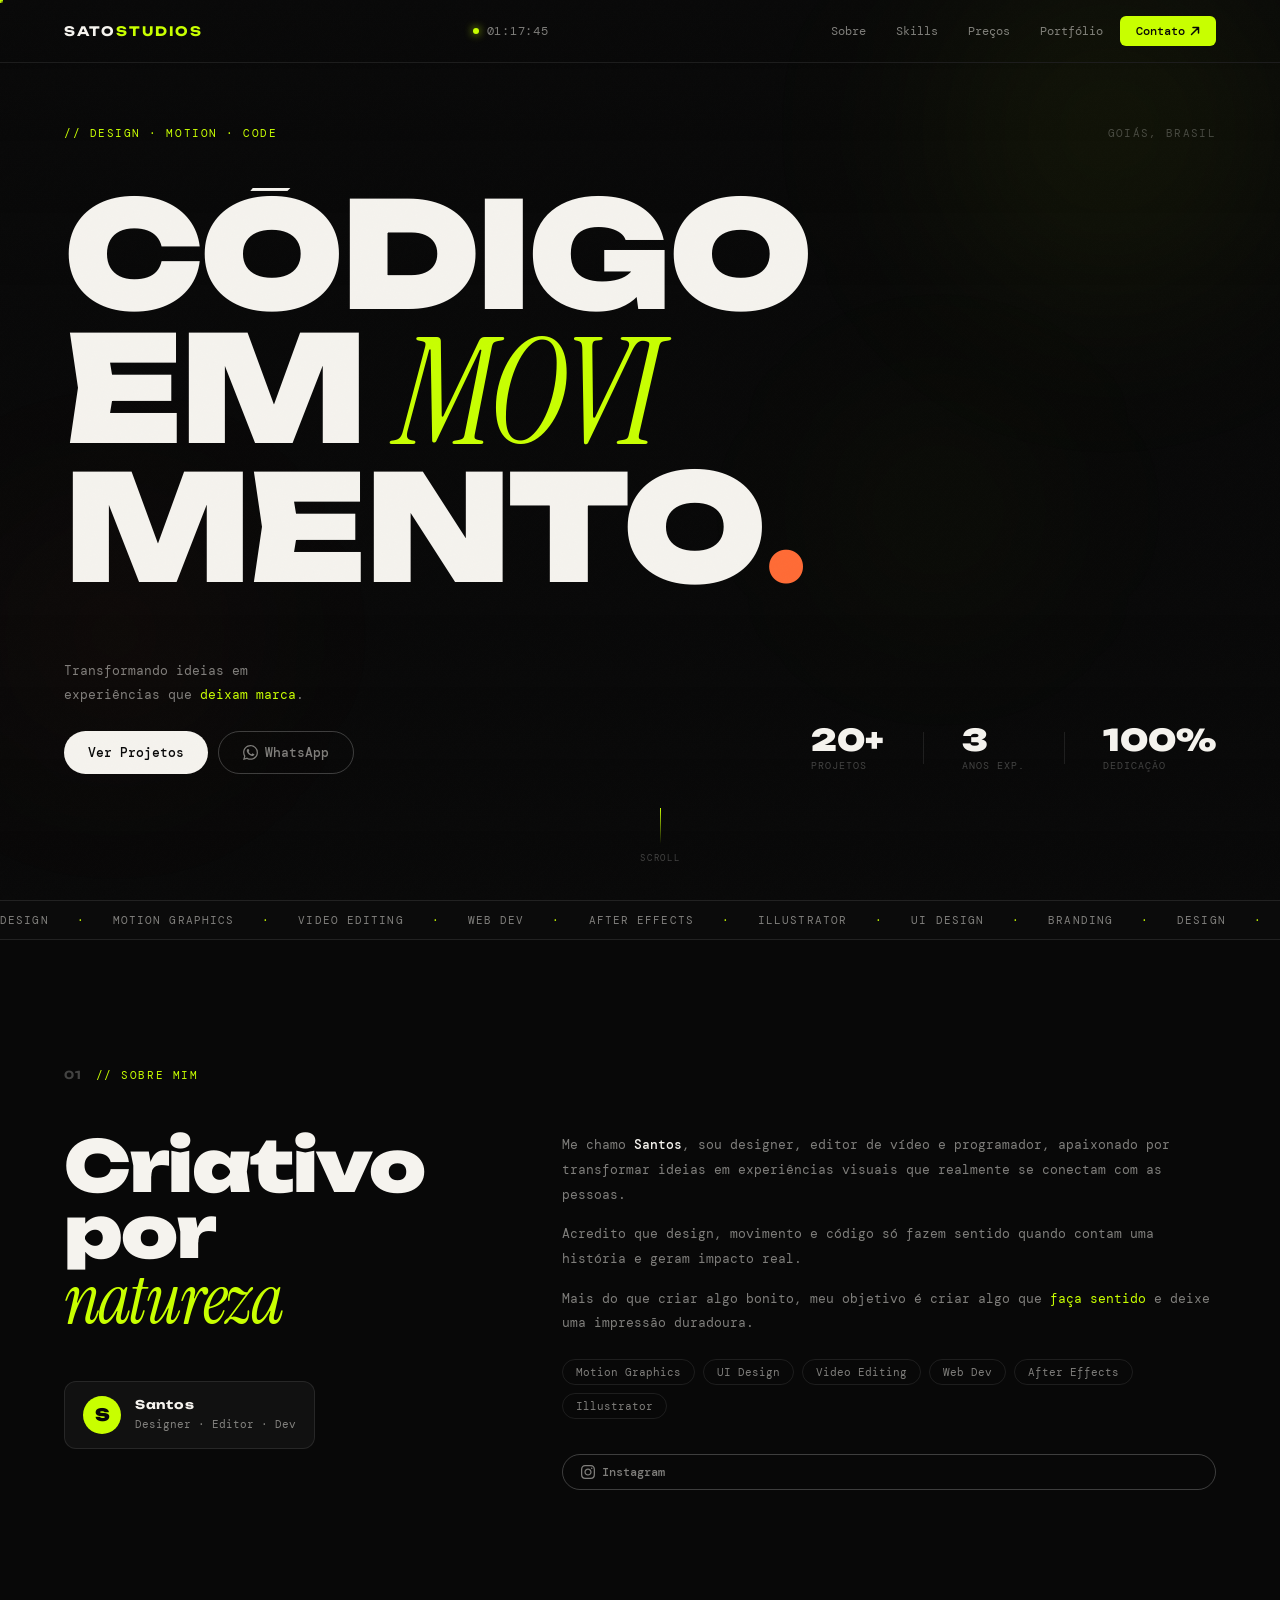
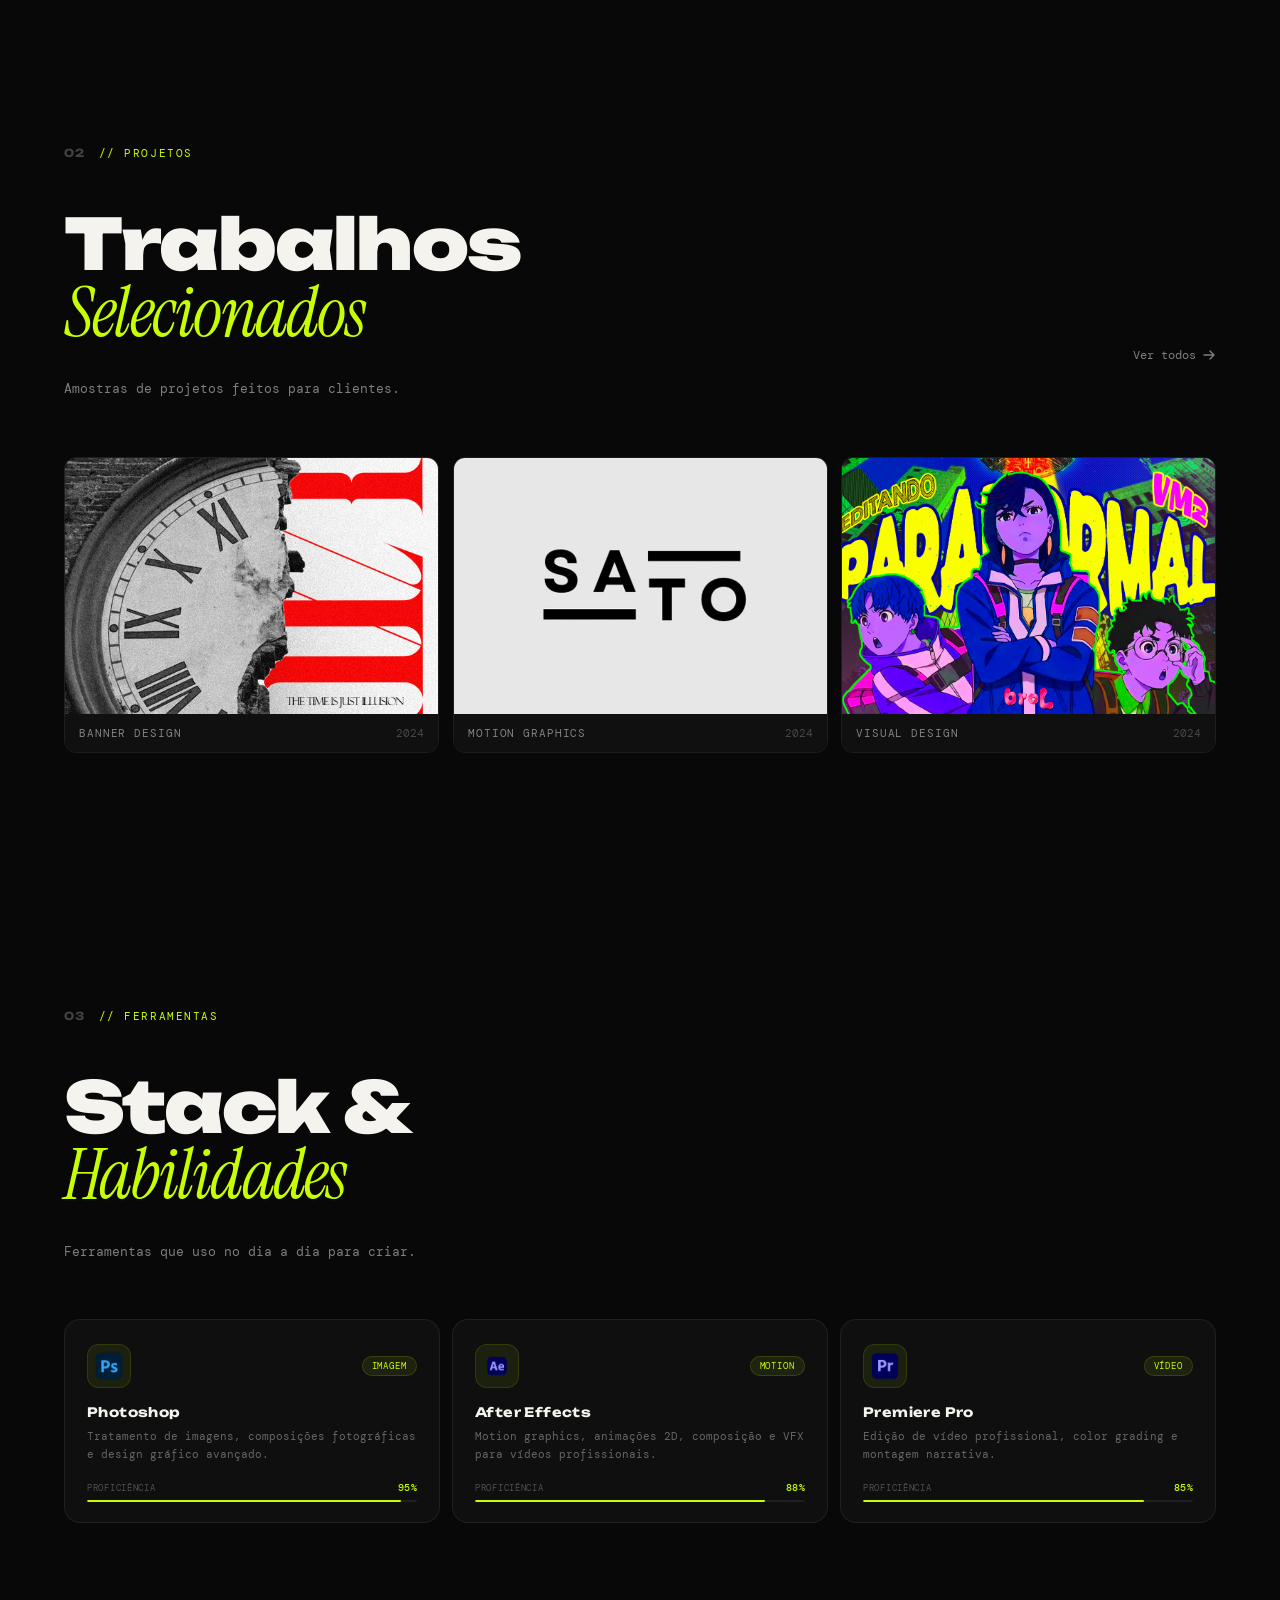
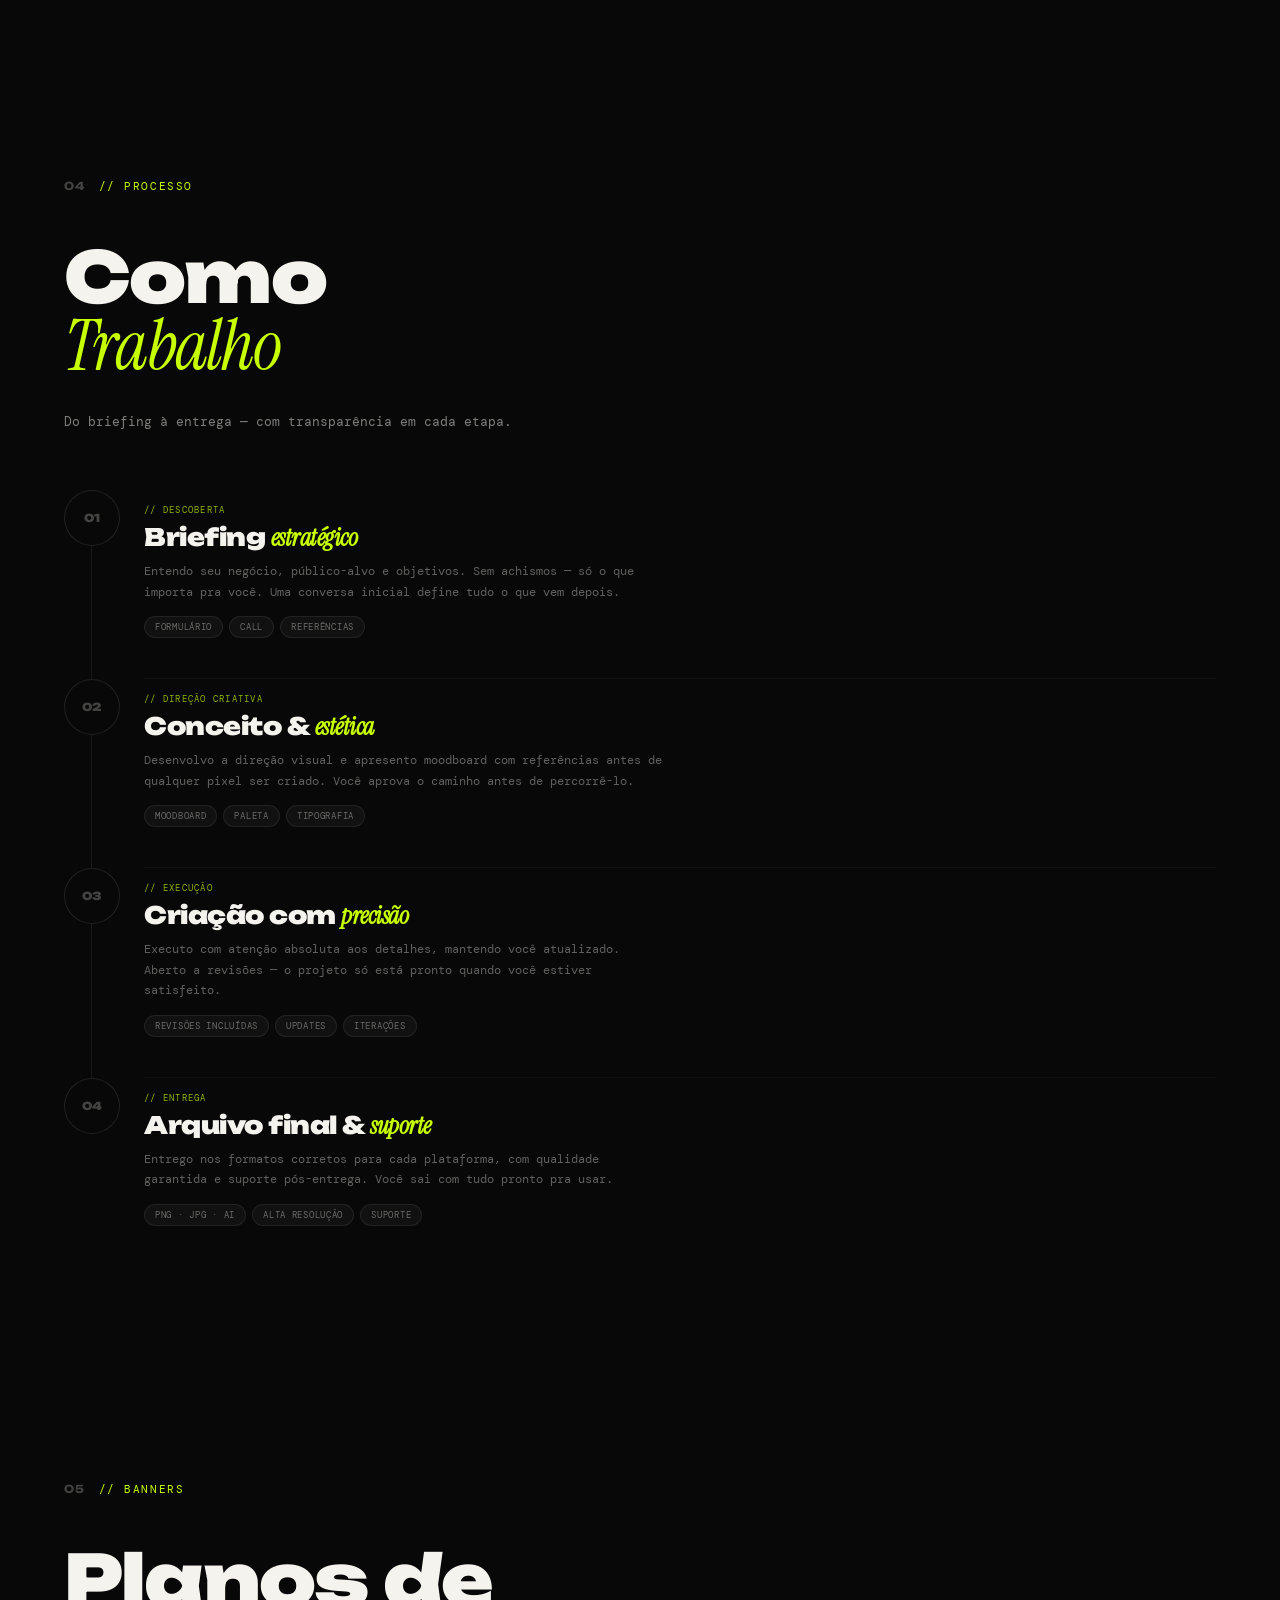
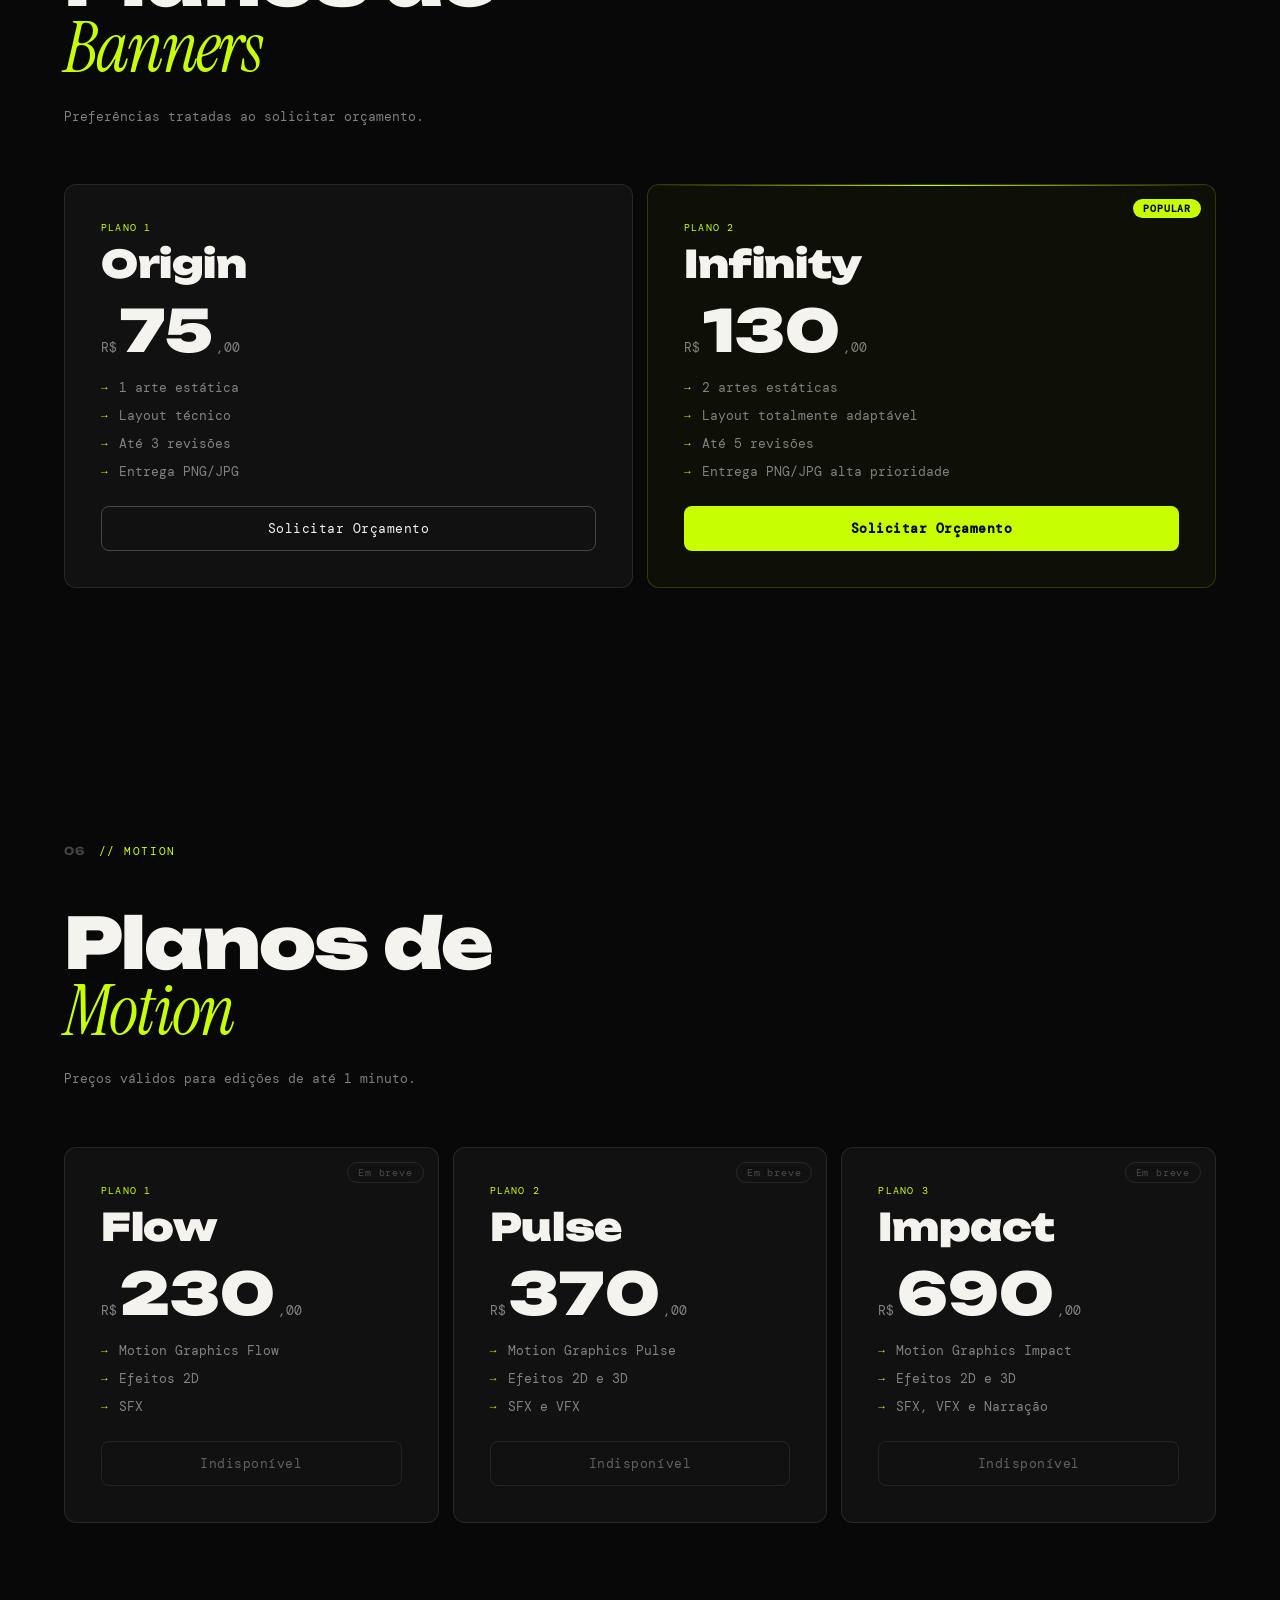
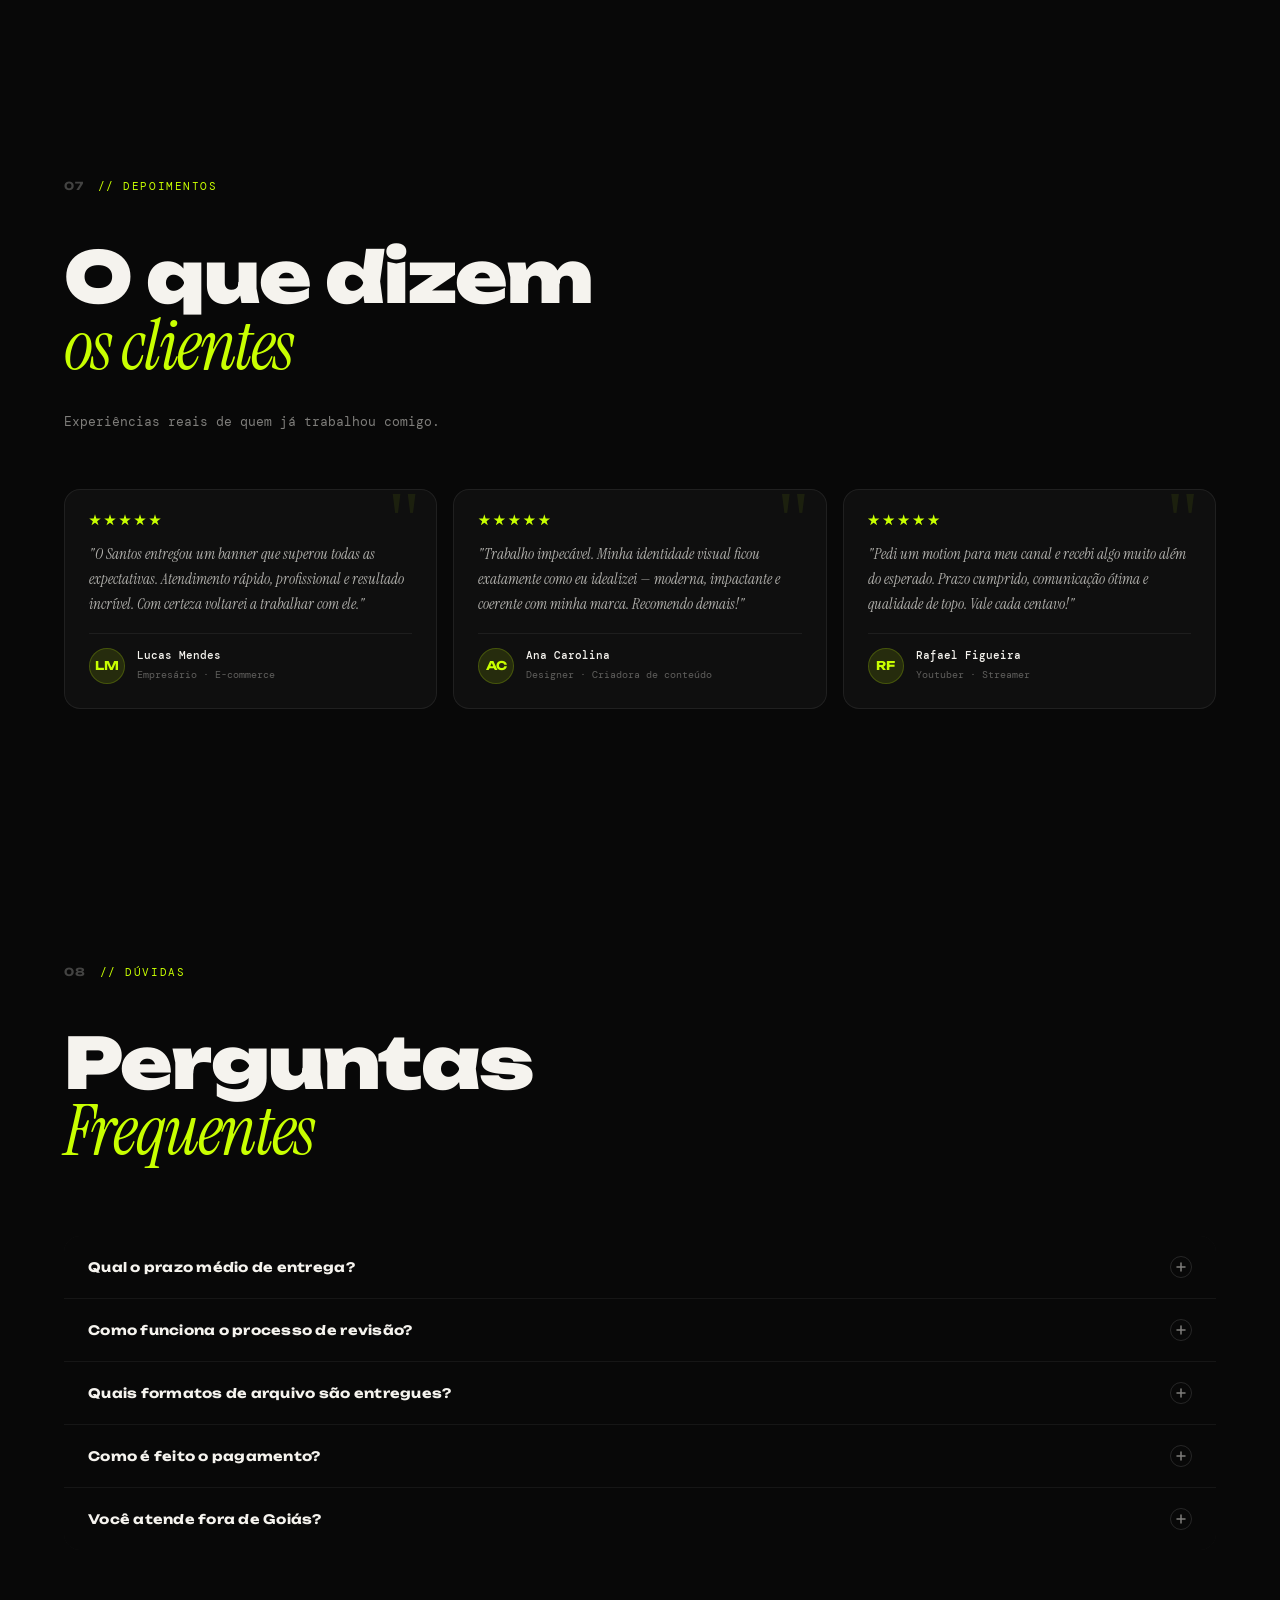
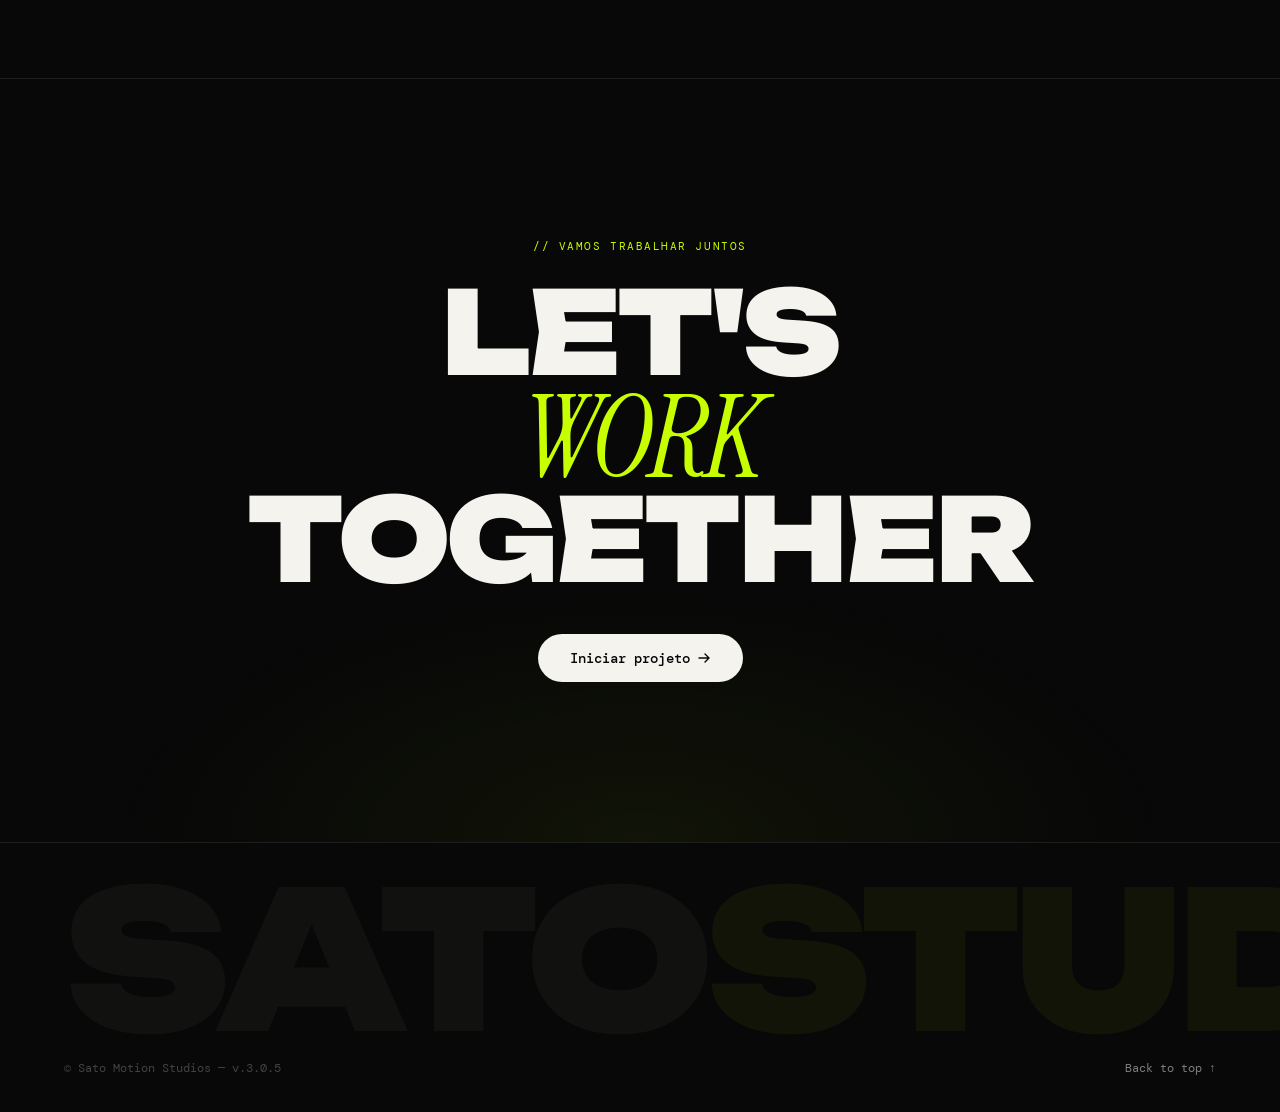
==== commit 76491390: "teste commit" ====
--- a/index.html
+++ b/index.html
@@ -12,132 +12,6 @@
 
   <style>
     /* ══════════════════════════════════
-       COLOR PICKER FLUTUANTE
-    ══════════════════════════════════ */
-    .cp-trigger {
-      position: fixed;
-      bottom: 28px;
-      right: 28px;
-      z-index: 500;
-      width: 48px;
-      height: 48px;
-      border-radius: 50%;
-      background: var(--acc);
-      border: none;
-      cursor: pointer;
-      display: flex;
-      align-items: center;
-      justify-content: center;
-      box-shadow: 0 4px 24px rgba(0,0,0,.5), 0 0 0 1px rgba(255,255,255,.08);
-      transition: transform .2s, box-shadow .2s;
-    }
-    .cp-trigger:hover {
-      transform: scale(1.1) rotate(15deg);
-      box-shadow: 0 6px 30px rgba(0,0,0,.6), 0 0 20px rgba(var(--acc-rgb),.4);
-    }
-    .cp-trigger svg { pointer-events: none; }
-
-    .cp-panel {
-      position: fixed;
-      bottom: 88px;
-      right: 28px;
-      z-index: 499;
-      background: rgba(10,10,10,.97);
-      border: 1px solid rgba(255,255,255,.1);
-      border-radius: 18px;
-      padding: 20px;
-      width: 260px;
-      backdrop-filter: blur(24px);
-      -webkit-backdrop-filter: blur(24px);
-      box-shadow: 0 20px 60px rgba(0,0,0,.7);
-      opacity: 0;
-      transform: translateY(12px) scale(.96);
-      pointer-events: none;
-      transition: opacity .25s cubic-bezier(.16,1,.3,1), transform .25s cubic-bezier(.16,1,.3,1);
-    }
-    .cp-panel.open {
-      opacity: 1;
-      transform: translateY(0) scale(1);
-      pointer-events: all;
-    }
-    .cp-label {
-      font-family: var(--fm);
-      font-size: 10px;
-      color: rgba(245,243,238,.35);
-      letter-spacing: .14em;
-      text-transform: uppercase;
-      margin-bottom: 14px;
-      display: block;
-    }
-    .cp-swatches {
-      display: grid;
-      grid-template-columns: repeat(4, 1fr);
-      gap: 8px;
-      margin-bottom: 14px;
-    }
-    .cp-swatch {
-      width: 100%;
-      aspect-ratio: 1;
-      border-radius: 9px;
-      border: 2px solid transparent;
-      cursor: pointer;
-      transition: transform .15s, border-color .15s, box-shadow .15s;
-      position: relative;
-    }
-    .cp-swatch:hover { transform: scale(1.1); }
-    .cp-swatch.active {
-      border-color: rgba(255,255,255,.5);
-      box-shadow: 0 0 12px rgba(255,255,255,.15);
-    }
-    .cp-swatch.active::after {
-      content: '';
-      position: absolute;
-      inset: 0;
-      background: url("data:image/svg+xml,%3Csvg xmlns='http://www.w3.org/2000/svg' viewBox='0 0 16 16' fill='none'%3E%3Cpath d='M3 8l3.5 3.5L13 5' stroke='%23000' stroke-width='2' stroke-linecap='round'/%3E%3C/svg%3E") center/14px no-repeat;
-      border-radius: 7px;
-    }
-    .cp-divider {
-      height: 1px;
-      background: rgba(255,255,255,.07);
-      margin: 12px 0;
-    }
-    .cp-custom-row {
-      display: flex;
-      align-items: center;
-      gap: 10px;
-    }
-    .cp-custom-row label {
-      font-family: var(--fm);
-      font-size: 10px;
-      color: rgba(245,243,238,.45);
-      flex: 1;
-    }
-    .cp-color-input {
-      width: 34px;
-      height: 30px;
-      border: 1px solid rgba(255,255,255,.12);
-      border-radius: 7px;
-      background: none;
-      cursor: pointer;
-      padding: 2px;
-    }
-    .cp-hex {
-      font-family: var(--fm);
-      font-size: 10px;
-      color: var(--acc);
-      letter-spacing: .05em;
-      min-width: 54px;
-    }
-    .cp-tip {
-      font-family: var(--fm);
-      font-size: 9px;
-      color: rgba(245,243,238,.2);
-      text-align: center;
-      margin-top: 12px;
-      letter-spacing: .06em;
-    }
-
-    /* ══════════════════════════════════
        SEÇÃO FERRAMENTAS v2
     ══════════════════════════════════ */
     .tools-grid {
@@ -291,7 +165,6 @@
       gap: 0 24px;
       position: relative;
     }
-    /* Linha vertical conectora */
     .proc-row:not(:last-child) .proc-line-col::after {
       content: '';
       position: absolute;
@@ -557,7 +430,6 @@
       padding-top: 16px;
     }
 
-    /* Acc rgb variable support */
     :root { --acc-rgb: 200,255,0; }
   </style>
 </head>
@@ -577,31 +449,6 @@
 <!-- Custom cursor (desktop only) -->
 <div class="c-dot" id="cDot" aria-hidden="true"></div>
 <div class="c-ring" id="cRing" aria-hidden="true"></div>
-
-<!-- ════════════════════════════════
-     COLOR PICKER FLUTUANTE
-════════════════════════════════ -->
-<button class="cp-trigger" id="cpTrigger" aria-label="Personalizar cor do tema" aria-expanded="false">
-  <svg width="20" height="20" viewBox="0 0 24 24" fill="none" aria-hidden="true">
-    <path d="M12 2C6.477 2 2 6.477 2 12s4.477 10 10 10c.69 0 1.25-.56 1.25-1.25 0-.325-.125-.62-.325-.845a1.237 1.237 0 01-.32-.84c0-.69.56-1.25 1.25-1.25H15c2.76 0 5-2.24 5-5 0-4.42-3.58-8-8-8z" stroke="currentColor" stroke-width="1.5" stroke-linecap="round"/>
-    <circle cx="6.5" cy="11.5" r="1.25" fill="currentColor"/>
-    <circle cx="9.5" cy="7.5" r="1.25" fill="currentColor"/>
-    <circle cx="14.5" cy="7.5" r="1.25" fill="currentColor"/>
-    <circle cx="17.5" cy="11.5" r="1.25" fill="currentColor"/>
-  </svg>
-</button>
-
-<div class="cp-panel" id="cpPanel" aria-hidden="true">
-  <span class="cp-label">// cor de destaque</span>
-  <div class="cp-swatches" id="cpSwatches"></div>
-  <div class="cp-divider"></div>
-  <div class="cp-custom-row">
-    <label for="cpInput">Personalizada</label>
-    <input type="color" class="cp-color-input" id="cpInput" value="#c8ff00">
-    <span class="cp-hex" id="cpHex">#c8ff00</span>
-  </div>
-  <p class="cp-tip">Preferência salva automaticamente</p>
-</div>
 
 <!-- ════════════════════════════════
      HEADER
@@ -825,7 +672,21 @@
 
     <div class="tools-grid reveal" style="--rd:.1s" id="toolsGrid">
 
-      <!-- After Effects -->
+      <div class="tool-cell">
+        <div class="tool-header">
+          <div class="tool-icon">
+            <img src="photo-removebg-preview.png" alt="Photoshop">
+          </div>
+          <span class="tool-badge">Imagem</span>
+        </div>
+        <div class="tool-name">Photoshop</div>
+        <div class="tool-desc">Tratamento de imagens, composições fotográficas e design gráfico avançado.</div>
+        <div class="tool-bar-wrap">
+          <div class="tool-bar-label"><span>Proficiência</span><b>95%</b></div>
+          <div class="tool-bar-track"><div class="tool-bar-fill" data-width="95"></div></div>
+        </div>
+      </div>
+
       <div class="tool-cell">
         <div class="tool-header">
           <div class="tool-icon">
@@ -836,44 +697,12 @@
         <div class="tool-name">After Effects</div>
         <div class="tool-desc">Motion graphics, animações 2D, composição e VFX para vídeos profissionais.</div>
         <div class="tool-bar-wrap">
-          <div class="tool-bar-label"><span>Proficiência</span><b>95%</b></div>
-          <div class="tool-bar-track"><div class="tool-bar-fill" data-width="95"></div></div>
-        </div>
-      </div>
-
-      <!-- Illustrator -->
-      <div class="tool-cell">
-        <div class="tool-header">
-          <div class="tool-icon">
-            <img src="adobe-removebg-preview.png" alt="Illustrator">
-          </div>
-          <span class="tool-badge">Vetor</span>
-        </div>
-        <div class="tool-name">Illustrator</div>
-        <div class="tool-desc">Ilustração vetorial, branding, logos e identidades visuais completas.</div>
-        <div class="tool-bar-wrap">
-          <div class="tool-bar-label"><span>Proficiência</span><b>90%</b></div>
-          <div class="tool-bar-track"><div class="tool-bar-fill" data-width="90"></div></div>
-        </div>
-      </div>
-
-      <!-- Photoshop -->
-      <div class="tool-cell">
-        <div class="tool-header">
-          <div class="tool-icon">
-            <img src="photo-removebg-preview.png" alt="Photoshop">
-          </div>
-          <span class="tool-badge">Imagem</span>
-        </div>
-        <div class="tool-name">Photoshop</div>
-        <div class="tool-desc">Tratamento de imagens, composições fotográficas e design gráfico avançado.</div>
-        <div class="tool-bar-wrap">
           <div class="tool-bar-label"><span>Proficiência</span><b>88%</b></div>
           <div class="tool-bar-track"><div class="tool-bar-fill" data-width="88"></div></div>
         </div>
       </div>
 
-      <!-- Premiere Pro -->
+
       <div class="tool-cell">
         <div class="tool-header">
           <div class="tool-icon">
@@ -889,38 +718,7 @@
         </div>
       </div>
 
-      <!-- Figma -->
-      <div class="tool-cell">
-        <div class="tool-header">
-          <div class="tool-icon">
-            <img src="figma-removebg-preview.png" alt="Figma">
-          </div>
-          <span class="tool-badge">UI/UX</span>
-        </div>
-        <div class="tool-name">Figma</div>
-        <div class="tool-desc">Design de interfaces, prototipagem interativa e sistemas de design.</div>
-        <div class="tool-bar-wrap">
-          <div class="tool-bar-label"><span>Proficiência</span><b>80%</b></div>
-          <div class="tool-bar-track"><div class="tool-bar-fill" data-width="80"></div></div>
-        </div>
-      </div>
-
-      <!-- HTML CSS JS -->
-      <div class="tool-cell">
-        <div class="tool-header">
-          <div class="tool-icon">
-            <img src="codigo-removebg-preview.png" alt="HTML CSS JS">
-          </div>
-          <span class="tool-badge">Dev</span>
-        </div>
-        <div class="tool-name">HTML · CSS · JS</div>
-        <div class="tool-desc">Desenvolvimento web, animações CSS, interatividade e sites responsivos.</div>
-        <div class="tool-bar-wrap">
-          <div class="tool-bar-label"><span>Proficiência</span><b>75%</b></div>
-          <div class="tool-bar-track"><div class="tool-bar-fill" data-width="75"></div></div>
-        </div>
-      </div>
-
+      
     </div>
   </div>
 </section>
@@ -1270,77 +1068,6 @@
 
 <script>
 /* ══════════════════════════════════════
-   COLOR PICKER
-══════════════════════════════════════ */
-const CP_PRESETS = [
-  { hex: '#c8ff00', label: 'Verde Lima' },
-  { hex: '#00d4ff', label: 'Ciano' },
-  { hex: '#ff6b35', label: 'Laranja' },
-  { hex: '#a855f7', label: 'Roxo' },
-  { hex: '#ff3366', label: 'Rosa' },
-  { hex: '#00ff9f', label: 'Verde Neon' },
-  { hex: '#ffd700', label: 'Dourado' },
-  { hex: '#38bdf8', label: 'Azul' },
-];
-
-function hexToRgb(hex) {
-  const r = parseInt(hex.slice(1,3), 16);
-  const g = parseInt(hex.slice(3,5), 16);
-  const b = parseInt(hex.slice(5,7), 16);
-  return `${r},${g},${b}`;
-}
-
-function applyAccent(hex) {
-  document.documentElement.style.setProperty('--acc', hex);
-  document.documentElement.style.setProperty('--acc-rgb', hexToRgb(hex));
-  document.getElementById('cpHex').textContent = hex;
-  document.getElementById('cpInput').value = hex;
-  document.querySelectorAll('.cp-swatch').forEach(s => {
-    s.classList.toggle('active', s.dataset.hex.toLowerCase() === hex.toLowerCase());
-  });
-  try { localStorage.setItem('sato_acc', hex); } catch(e) {}
-}
-
-// Build swatches
-const swatchContainer = document.getElementById('cpSwatches');
-const savedAcc = (() => { try { return localStorage.getItem('sato_acc'); } catch(e) { return null; } })();
-const initialAcc = savedAcc || '#c8ff00';
-
-CP_PRESETS.forEach(p => {
-  const el = document.createElement('button');
-  el.className = 'cp-swatch' + (p.hex === initialAcc ? ' active' : '');
-  el.style.background = p.hex;
-  el.dataset.hex = p.hex;
-  el.title = p.label;
-  el.setAttribute('aria-label', 'Cor: ' + p.label);
-  el.addEventListener('click', () => applyAccent(p.hex));
-  swatchContainer.appendChild(el);
-});
-
-document.getElementById('cpInput').addEventListener('input', e => applyAccent(e.target.value));
-
-// Apply saved color on load
-if (savedAcc) applyAccent(savedAcc);
-
-// Toggle panel
-const cpTrigger = document.getElementById('cpTrigger');
-const cpPanel = document.getElementById('cpPanel');
-
-cpTrigger.addEventListener('click', () => {
-  const isOpen = cpPanel.classList.toggle('open');
-  cpTrigger.setAttribute('aria-expanded', isOpen);
-  cpPanel.setAttribute('aria-hidden', !isOpen);
-});
-
-document.addEventListener('click', e => {
-  if (!cpTrigger.contains(e.target) && !cpPanel.contains(e.target)) {
-    cpPanel.classList.remove('open');
-    cpTrigger.setAttribute('aria-expanded', 'false');
-    cpPanel.setAttribute('aria-hidden', 'true');
-  }
-});
-
-/* ══════════════════════════════════════
    TOOLS BAR ANIMATION
 ══════════════════════════════════════ */
 const toolsObs = new IntersectionObserver(entries => {
